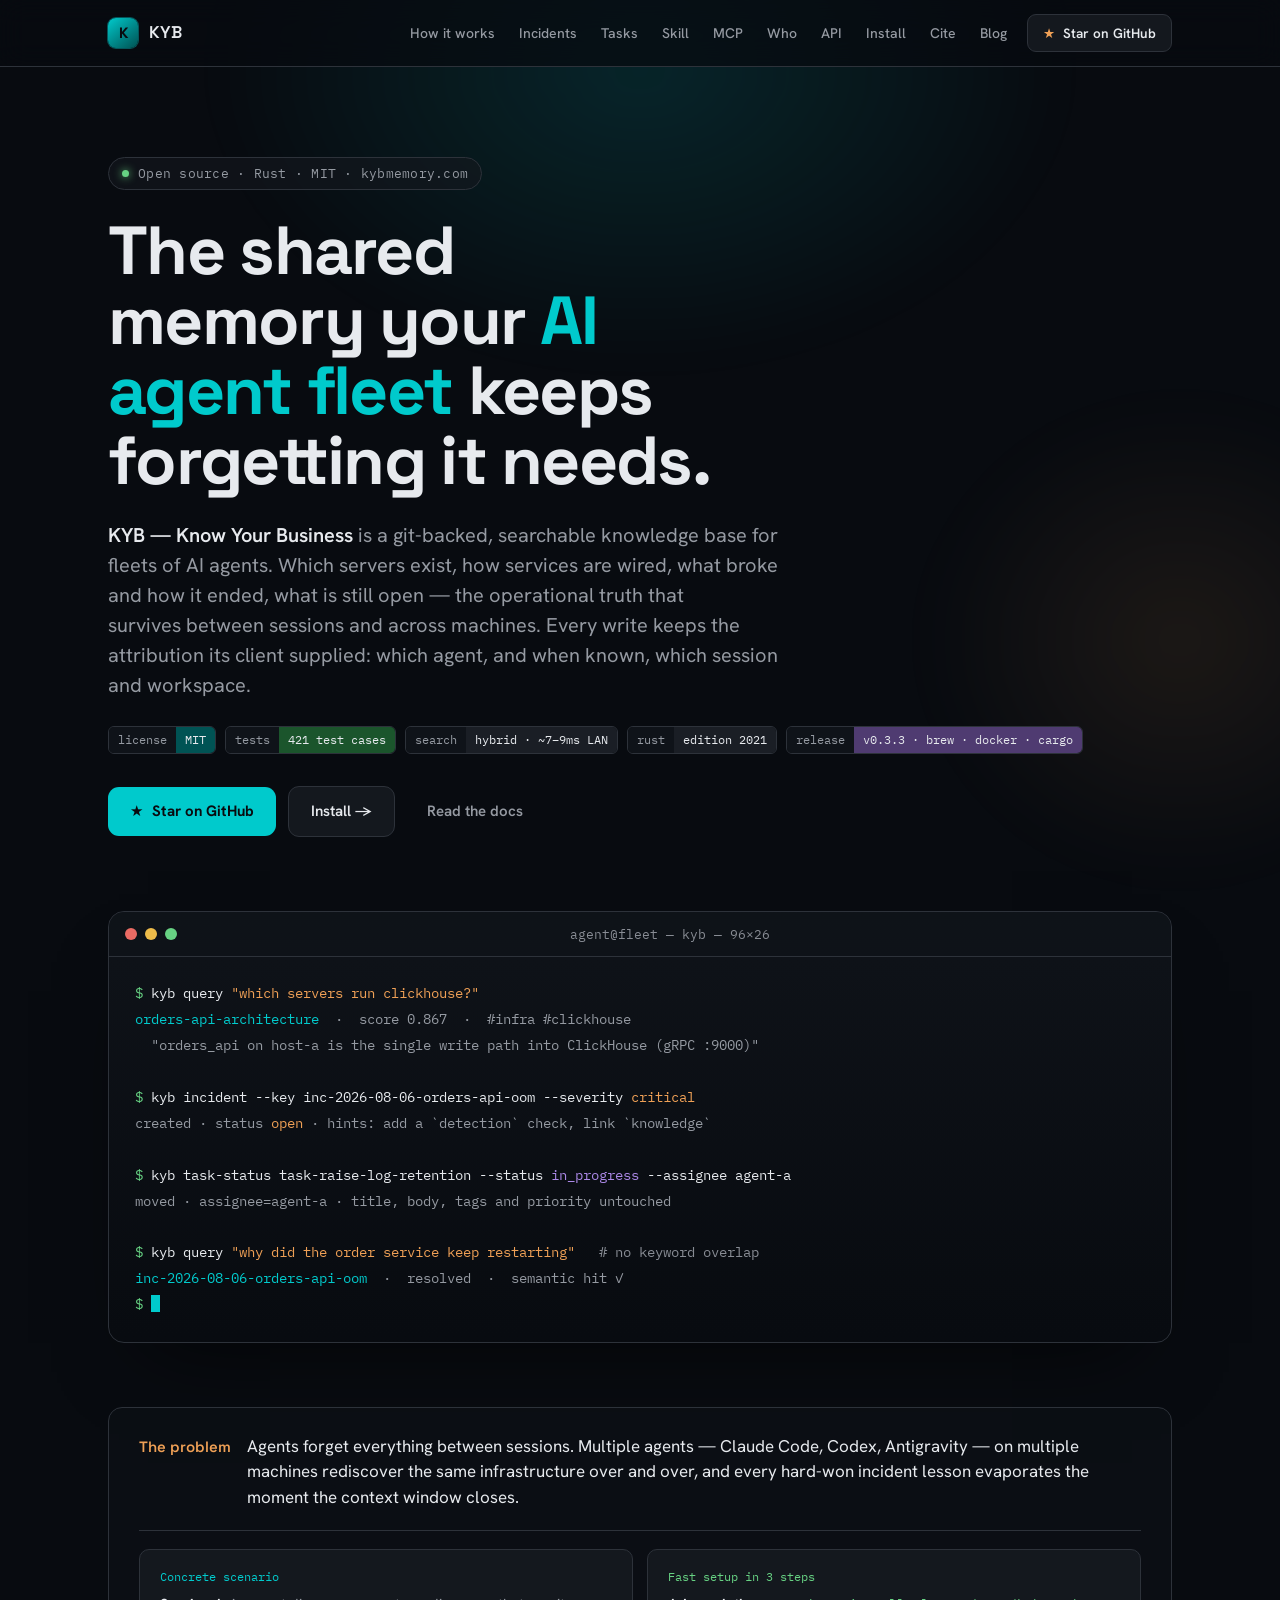
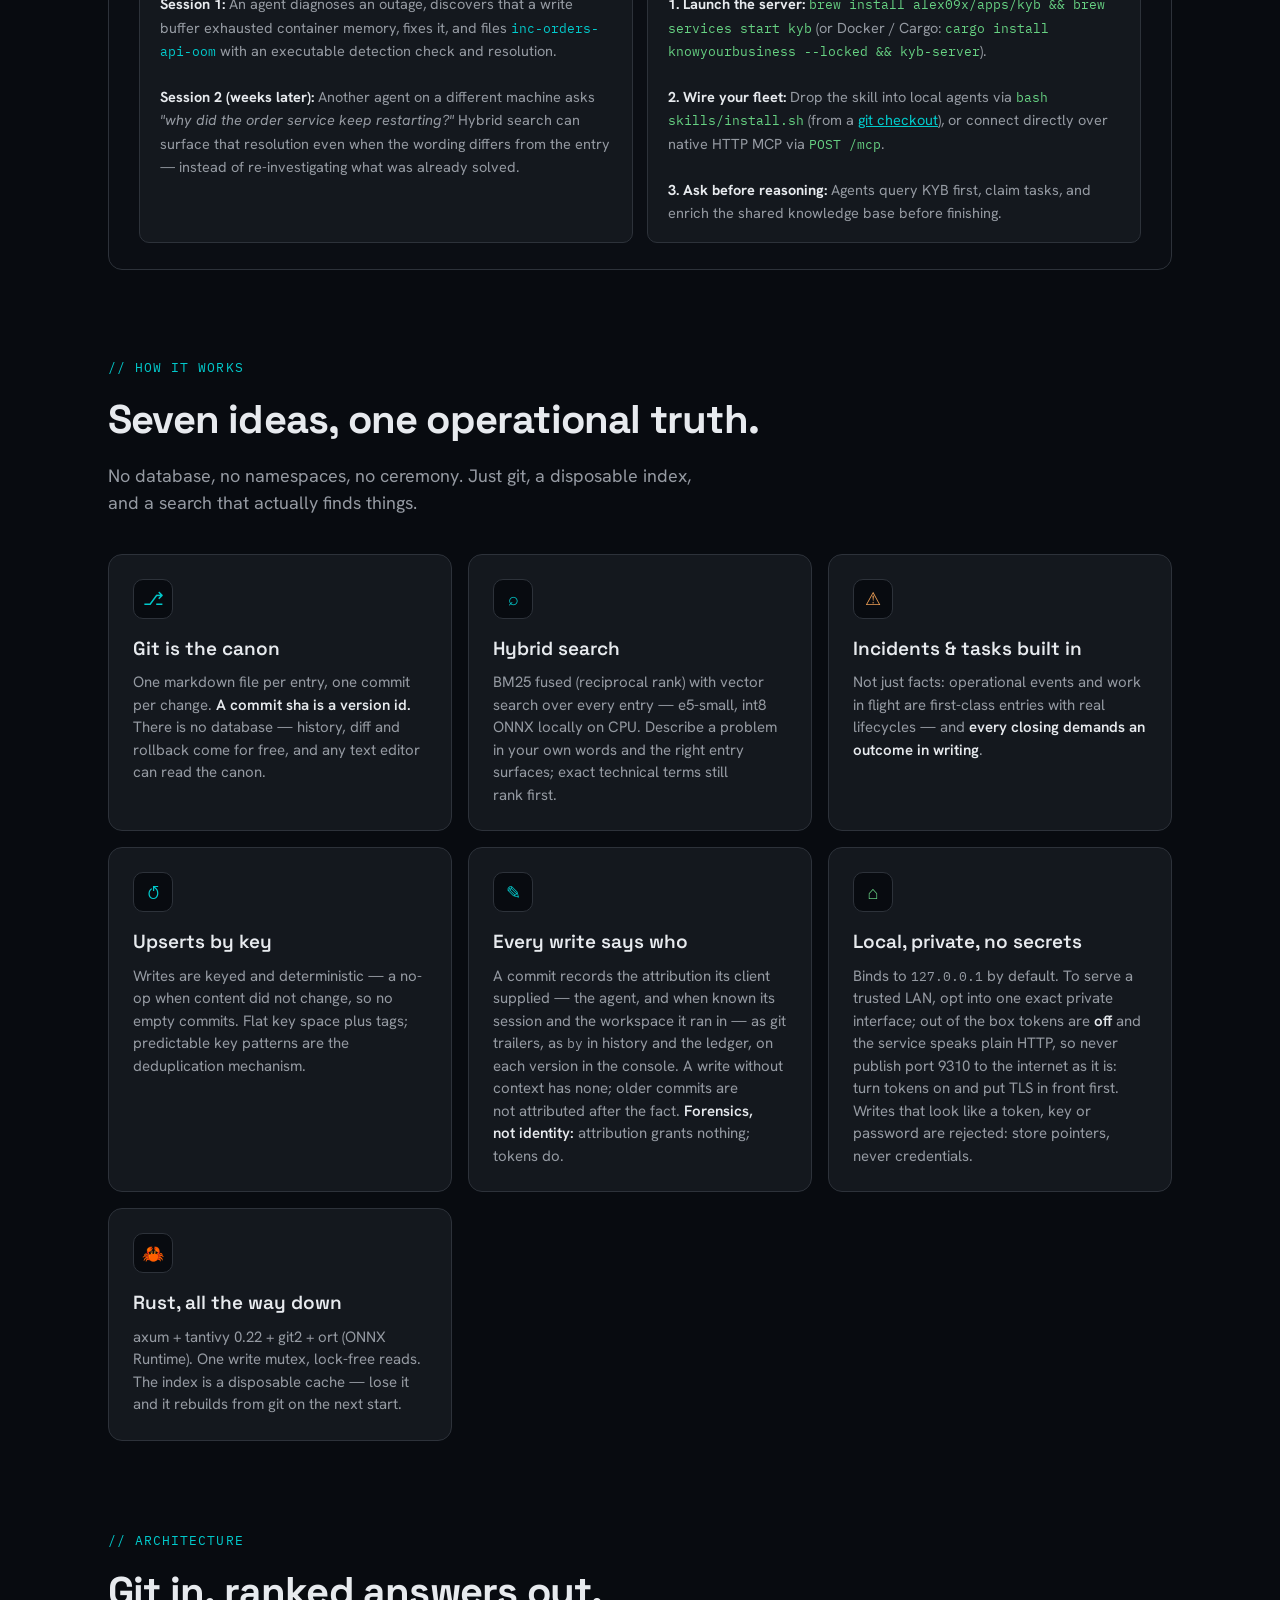
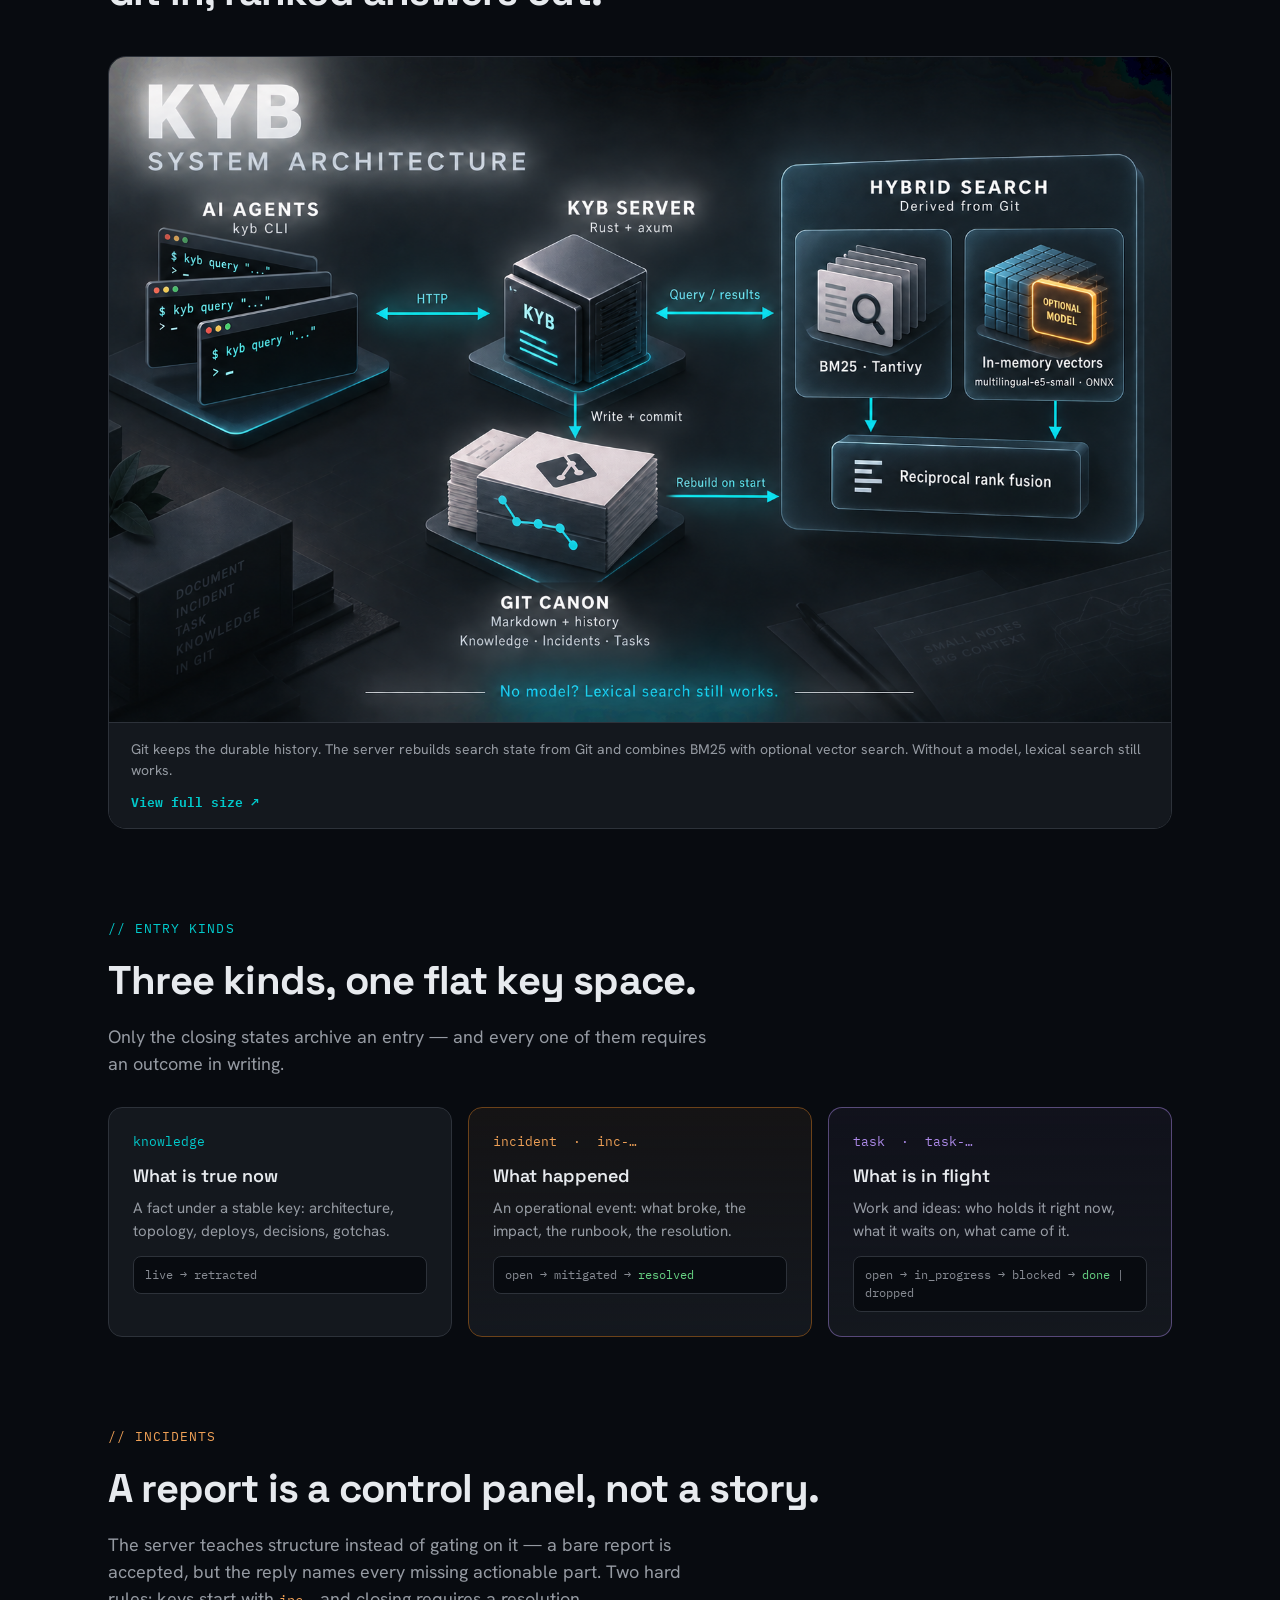
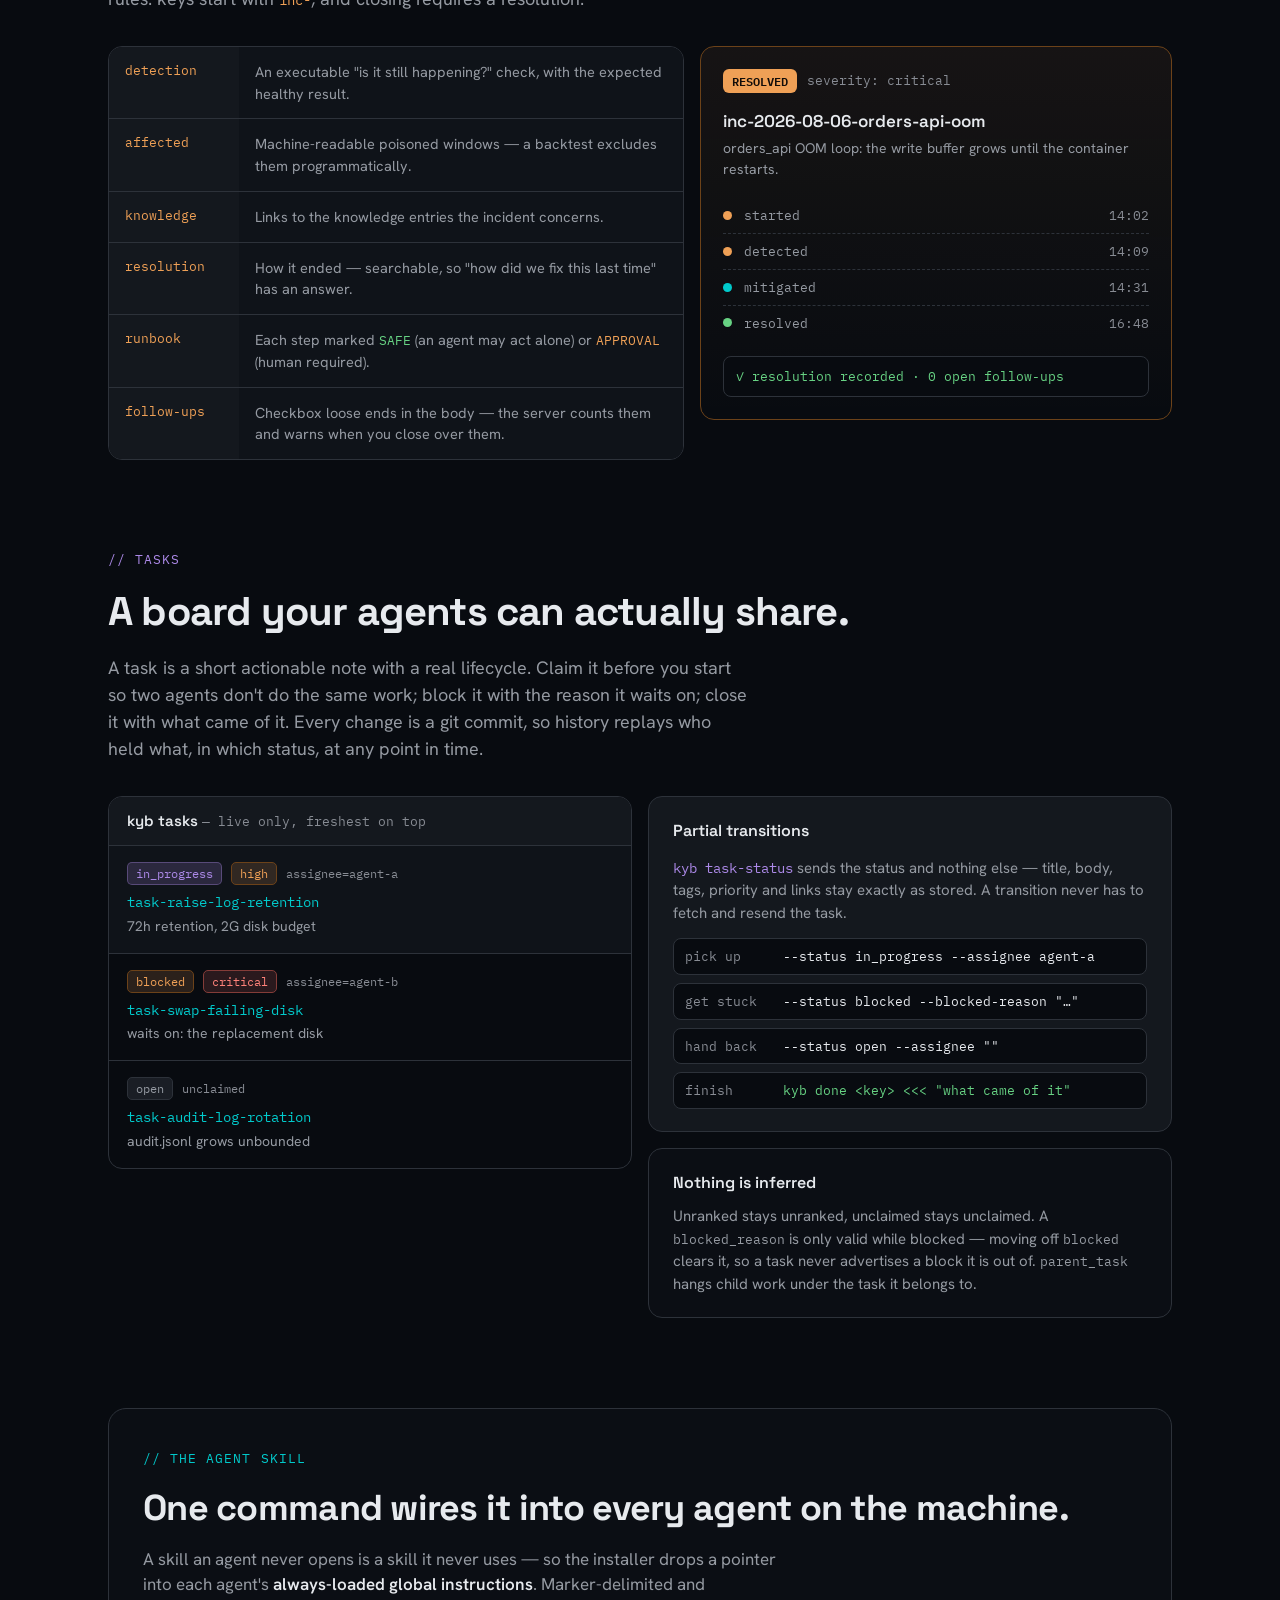
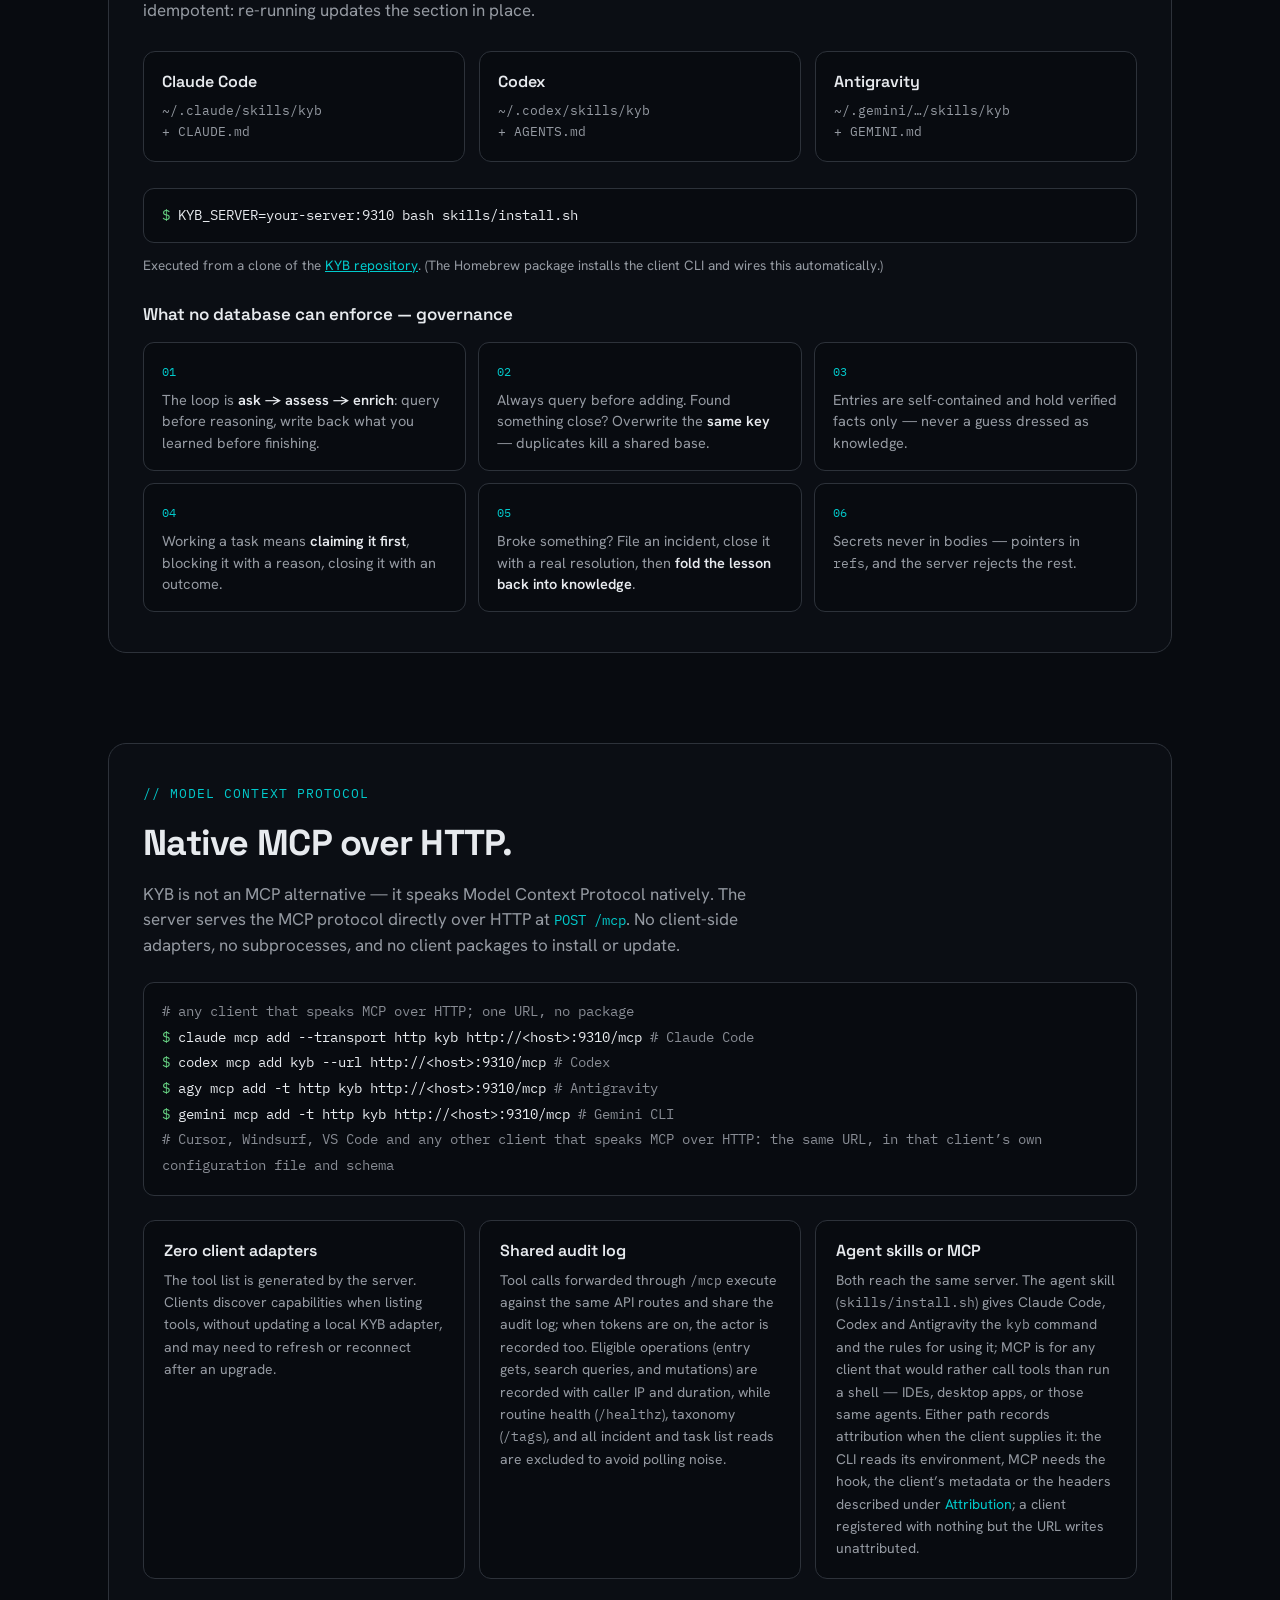
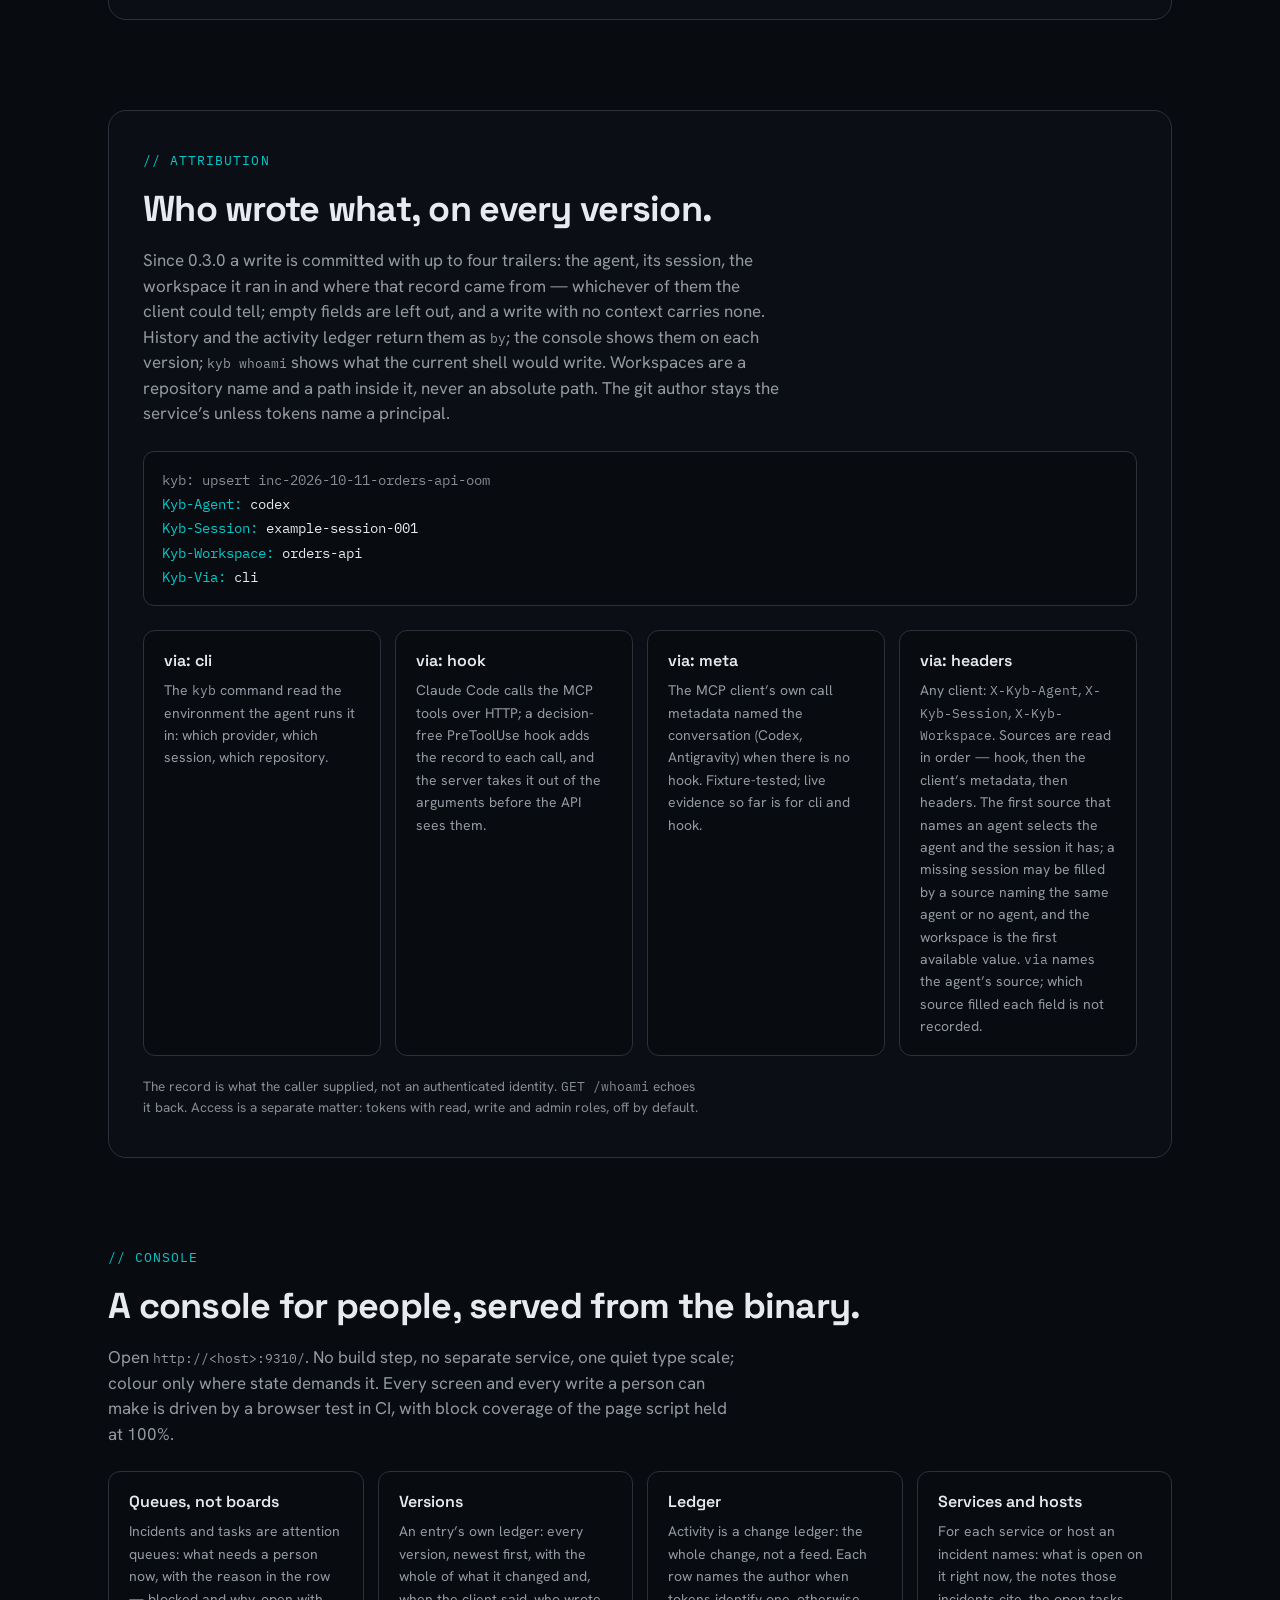
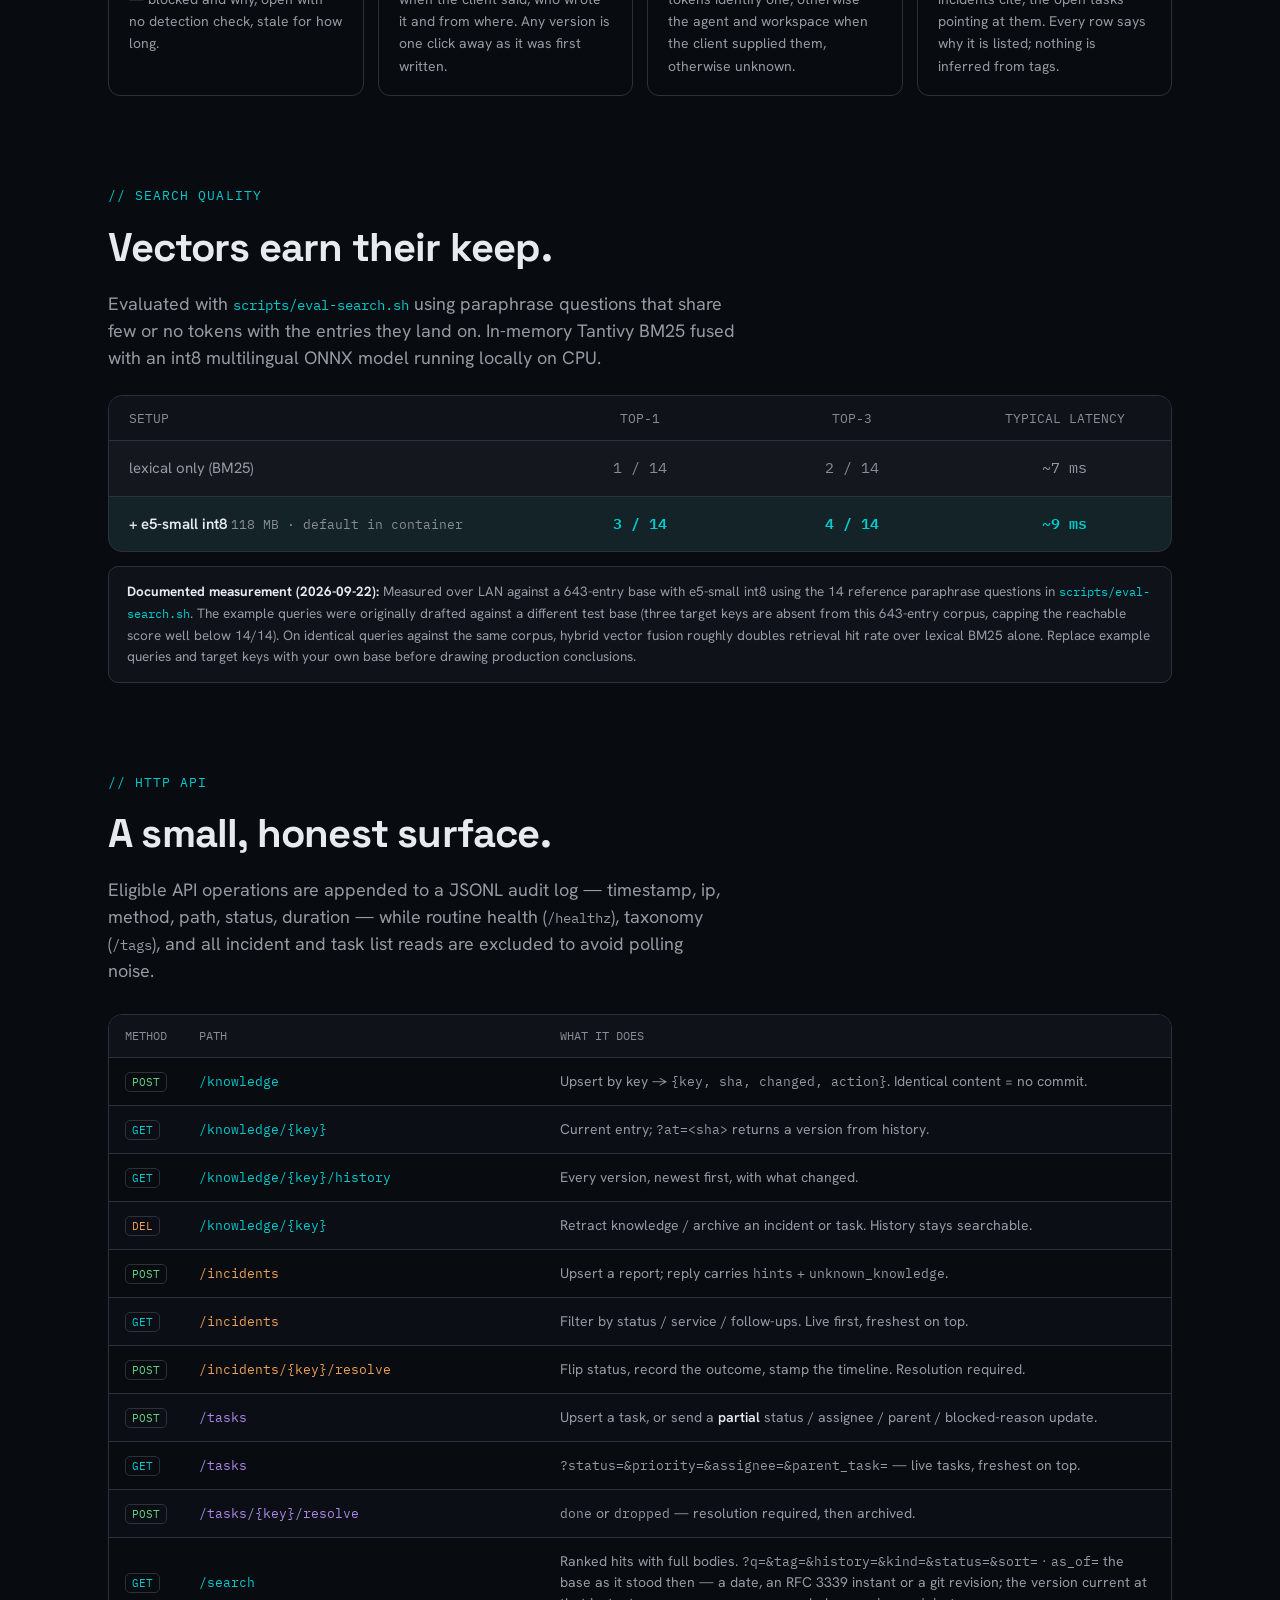
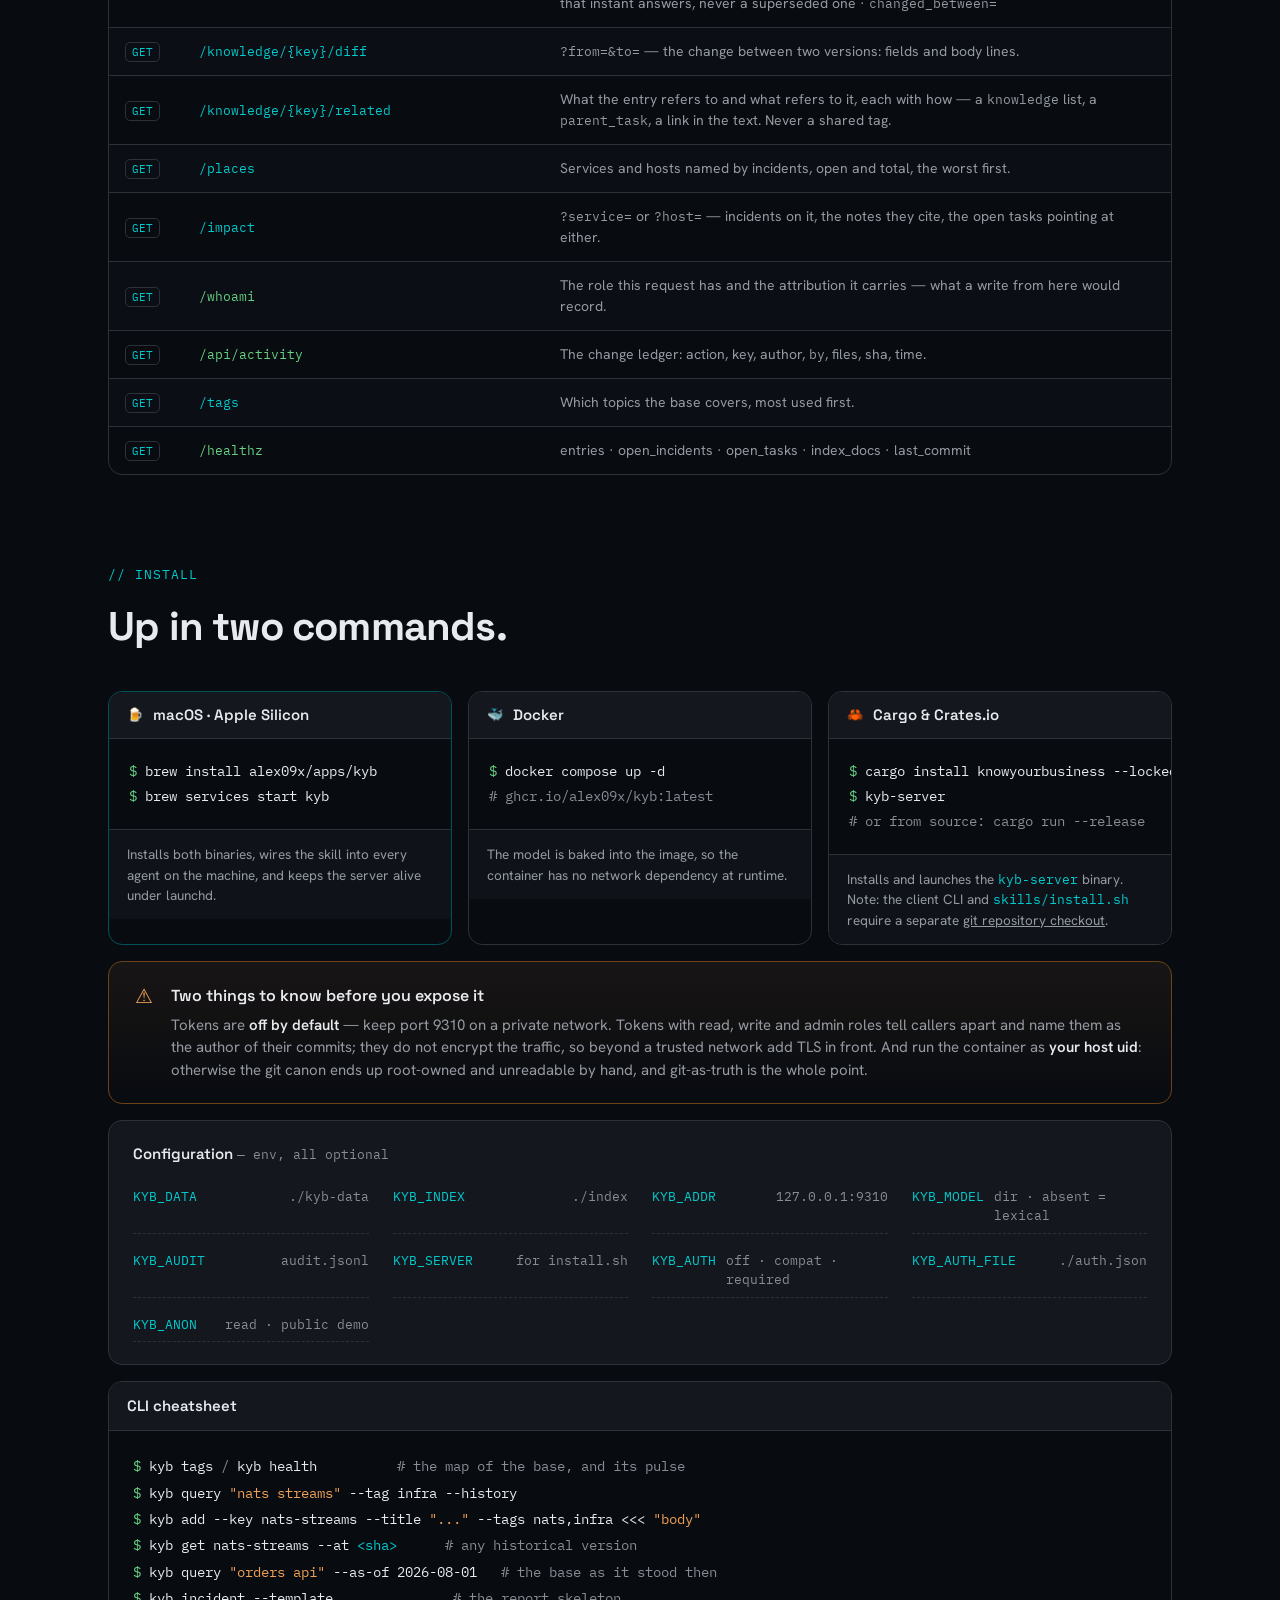
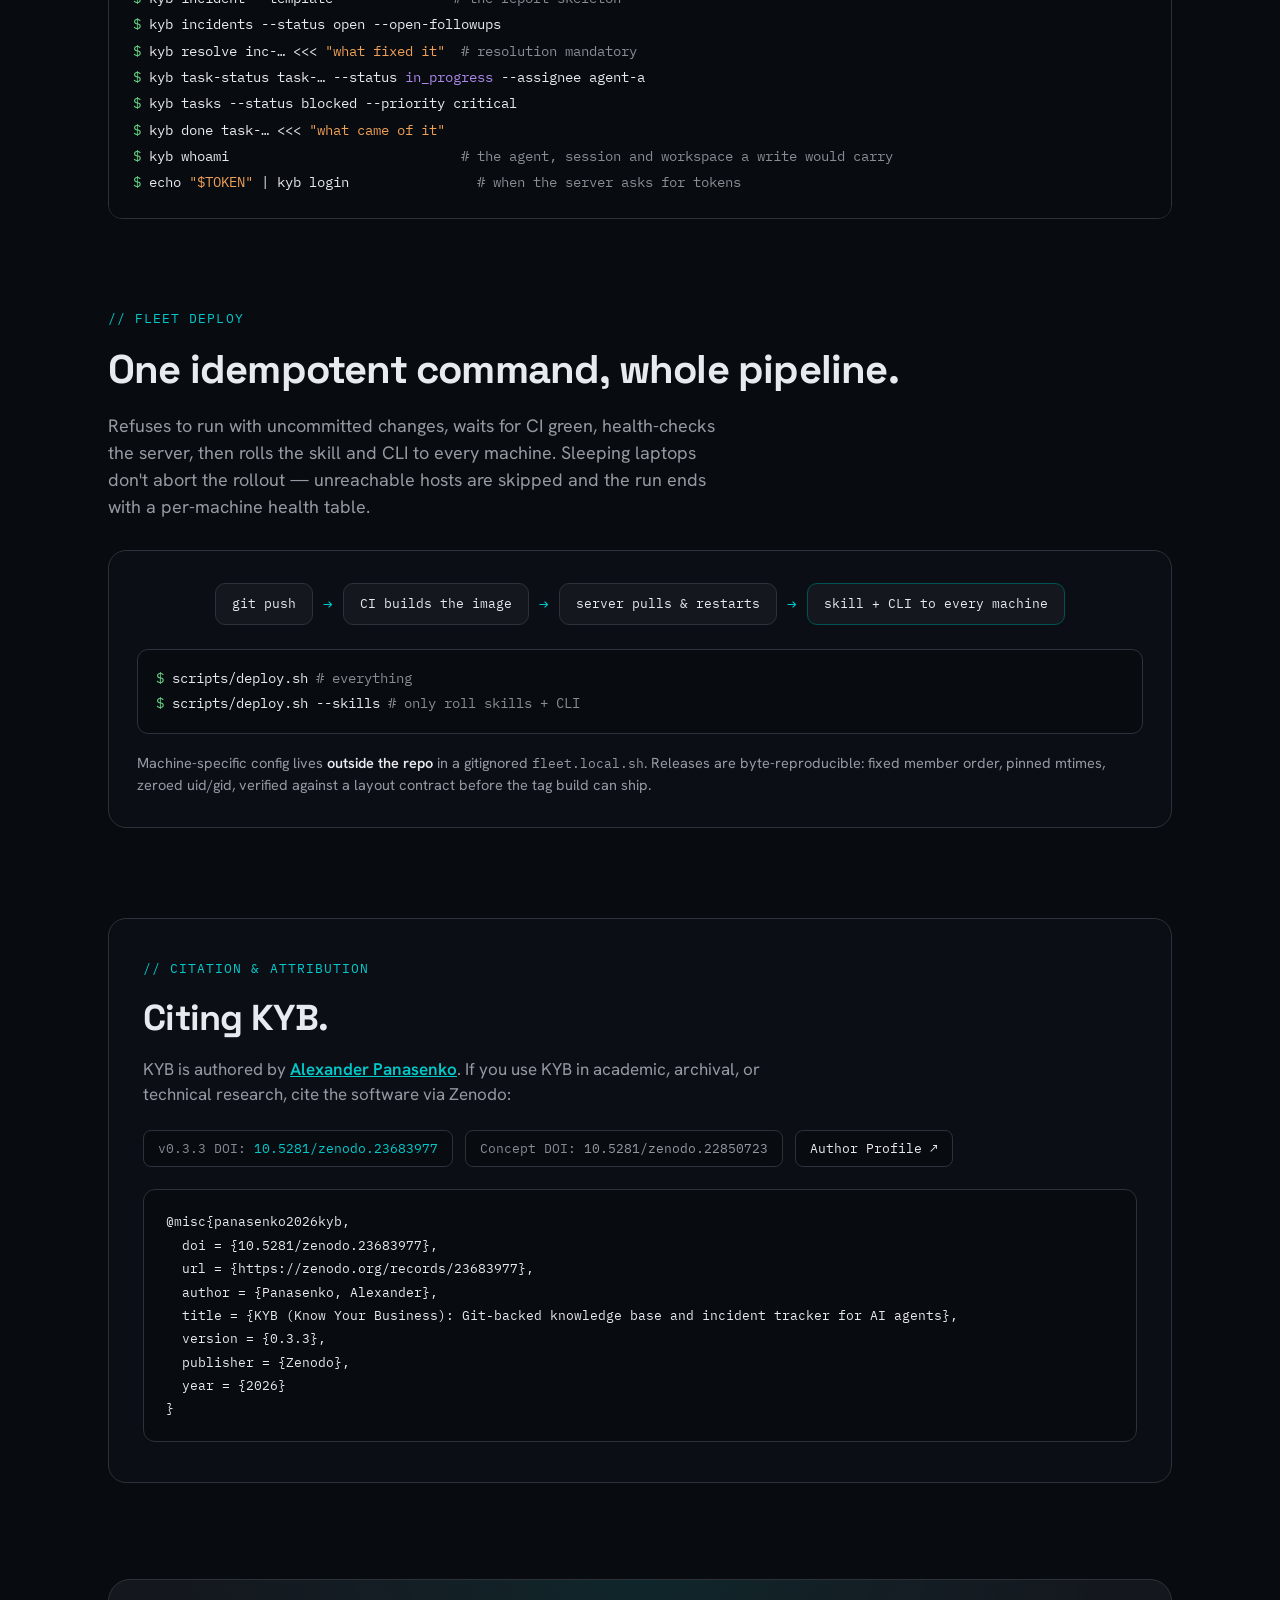
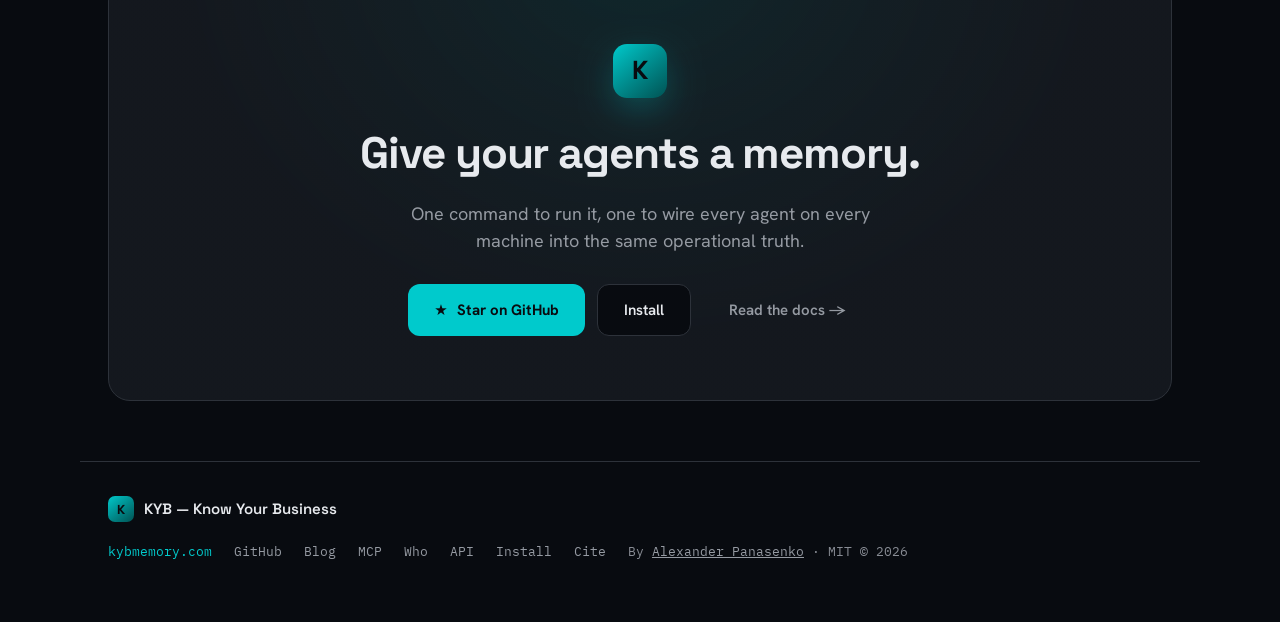
==== docs/index.html @ 68317d73 "docs: cite the 0.3.3 Zenodo record (10.5281/zenodo.23683977) in the README and on the site The versi" ====
<!DOCTYPE html>
<html lang="en">
<head>
<meta charset="utf-8">
<meta name="viewport" content="width=device-width, initial-scale=1">
<script async src="https://www.googletagmanager.com/gtag/js?id=G-3LG1NMQXB9"></script>
<script src="/assets/ga.js"></script>
<title>KYB — Shared Memory &amp; Incident Tracker for AI Agent Fleets</title>
<meta name="description" content="KYB is a git-backed, searchable knowledge base and incident tracker for fleets of AI agents. Fast hybrid BM25 + CPU vector search, no database, access tokens and roles optional. Open source, Rust, MIT.">
<link rel="canonical" href="https://kybmemory.com/">
<meta name="robots" content="index, follow, max-image-preview:large">
<meta name="theme-color" content="#131720">
<meta name="author" content="Alexander Panasenko">
<meta name="keywords" content="AI agent memory, agent knowledge base, incident tracker, hybrid search, BM25, vector search, git-backed, Rust, Claude Code, Codex, Antigravity, MCP, Model Context Protocol, infrastructure knowledge base">

<meta property="og:type" content="website">
<meta property="og:site_name" content="KYB — Know Your Business">
<meta property="og:title" content="KYB — the shared memory your AI agent fleet keeps forgetting it needs">
<meta property="og:description" content="KYB is a git-backed, searchable knowledge base and incident tracker for fleets of AI agents. Fast hybrid BM25 + CPU vector search, no database, access tokens and roles optional. Open source, Rust, MIT.">
<meta property="og:url" content="https://kybmemory.com/">
<meta property="og:image" content="https://kybmemory.com/og.png">
<meta property="og:image:width" content="1200">
<meta property="og:image:height" content="630">
<meta property="og:image:alt" content="KYB — git-backed shared memory and incident tracker for AI agent fleets">
<meta name="twitter:card" content="summary_large_image">
<meta name="twitter:title" content="KYB — shared memory for AI agent fleets">
<meta name="twitter:description" content="KYB is a git-backed, searchable knowledge base and incident tracker for fleets of AI agents. Fast hybrid BM25 + CPU vector search, no database, access tokens and roles optional. Open source, Rust, MIT.">
<meta name="twitter:image" content="https://kybmemory.com/og.png">

<link rel="icon" href="/favicon.svg" type="image/svg+xml">
<link rel="apple-touch-icon" href="/favicon.svg">

<link rel="preconnect" href="https://fonts.googleapis.com">
<link rel="preconnect" href="https://fonts.gstatic.com" crossorigin>
<link rel="stylesheet" href="https://fonts.googleapis.com/css2?family=Space+Grotesk:wght@400;500;600;700&amp;family=Hanken+Grotesk:wght@400;500;600;700&amp;family=IBM+Plex+Mono:wght@400;500;600&amp;display=swap">

<script type="application/ld+json">
{"@context":"https://schema.org","@graph":[
{"@type":"SoftwareApplication","name":"KYB — Know Your Business","applicationCategory":"DeveloperApplication","operatingSystem":"macOS, Linux, Docker","description":"KYB is a git-backed, searchable knowledge base and incident tracker for fleets of AI agents. Fast hybrid BM25 + CPU vector search, no database, access tokens and roles optional. Open source, Rust, MIT.","url":"https://kybmemory.com/","softwareVersion":"0.3.3","license":"https://opensource.org/licenses/MIT","programmingLanguage":"Rust","author":{"@type":"Person","name":"Alexander Panasenko","url":"https://prod.codes/about/"},"offers":{"@type":"Offer","price":"0","priceCurrency":"USD"},"codeRepository":"https://github.com/alex09x/kyb"},
{"@type":"WebSite","name":"KYB","url":"https://kybmemory.com/","description":"KYB is a git-backed, searchable knowledge base and incident tracker for fleets of AI agents. Fast hybrid BM25 + CPU vector search, no database, access tokens and roles optional. Open source, Rust, MIT.","author":{"@type":"Person","name":"Alexander Panasenko","url":"https://prod.codes/about/"}},
{"@type":"FAQPage","mainEntity":[
{"@type":"Question","name":"What is KYB?","acceptedAnswer":{"@type":"Answer","text":"KYB is a git-backed, searchable knowledge base and incident tracker for fleets of AI agents. It stores which servers exist, how services are wired, what broke and how it ended, and what work is still in flight — so the operational truth survives between agent sessions and across machines."}},
{"@type":"Question","name":"Does KYB need a database?","acceptedAnswer":{"@type":"Answer","text":"No. Git is the canon: one markdown file per entry, one commit per change, and a commit sha is a version id. The Tantivy search index is a disposable cache rebuilt from git on every start."}},
{"@type":"Question","name":"How does KYB search work?","acceptedAnswer":{"@type":"Answer","text":"Hybrid search: BM25 lexical scoring fused by reciprocal rank with vector search over every entry, using a multilingual e5-small int8 ONNX model on CPU. In a 2026-09-22 benchmark against a 643-entry base, round-trip LAN queries completed in ~7–9 ms. Without the model on disk the service degrades to lexical-only."}},
{"@type":"Question","name":"Which AI agents does KYB support?","acceptedAnswer":{"@type":"Answer","text":"The installer wires the KYB skill into every agent it finds on a machine: Claude Code, Codex and Antigravity. It writes a pointer into each agent's always-loaded global instructions, so the skill is discovered without being asked for. In addition, KYB serves native Model Context Protocol (MCP) over HTTP at POST /mcp."}},
{"@type":"Question","name":"How do I install KYB?","acceptedAnswer":{"@type":"Answer","text":"On Apple Silicon macOS: brew install alex09x/apps/kyb, then brew services start kyb. With Docker: docker compose up -d, using the ghcr.io/alex09x/kyb image. Via Cargo: cargo install knowyourbusiness --locked, then kyb-server. Skills installation (skills/install.sh) and the client CLI require a repository checkout. From source: cargo run --release."}}]}]}
</script>

<style>

  * { box-sizing: border-box; }
  html, body { margin: 0; padding: 0; }
  html { scroll-behavior: smooth; }
  body {
    --bg: oklch(0.148 0.012 260);
    --bg2: oklch(0.185 0.014 260);
    --panel: oklch(0.207 0.014 260);
    --panel2: oklch(0.235 0.015 260);
    --border: oklch(0.315 0.016 260);
    --text: oklch(0.935 0.006 260);
    --muted: oklch(0.685 0.013 260);
    --faint: oklch(0.64 0.012 260);
    --accent: oklch(0.76 0.132 196);
    --accent-dim: oklch(0.40 0.07 196);
    --incident: oklch(0.77 0.13 62);
    --incident-dim: oklch(0.42 0.08 62);
    --good: oklch(0.78 0.15 150);
    --violet: oklch(0.70 0.14 300);
    background: var(--bg);
  }
  a { color: var(--accent); text-decoration: none; }
  a:hover { color: oklch(0.86 0.11 196); }
  ::selection { background: oklch(0.76 0.132 196 / 0.30); }
  @keyframes kybBlink { 0%, 55% { opacity: 1; } 56%, 100% { opacity: 0; } }

  img { max-width: 100%; height: auto; }
  [data-hover] { transition: filter .18s ease, border-color .18s ease, color .18s ease, transform .18s ease; }
  [data-hover="0"]:hover, [data-hover="2"]:hover, [data-hover="5"]:hover { border-color: var(--accent) !important; }
  [data-hover="1"]:hover, [data-hover="4"]:hover { filter: brightness(1.08); }
  [data-hover="3"]:hover, [data-hover="6"]:hover { color: var(--text) !important; }
  a:focus-visible { outline: 2px solid var(--accent); outline-offset: 4px; border-radius: 4px; }
  @media (max-width: 900px) {
    nav div div:nth-child(3) { display: none !important; }
    section > div[style*="grid-template-columns: 1.1fr"],
    section > div[style*="grid-template-columns: 1fr 1fr"] { grid-template-columns: 1fr !important; }
  }
  @media (max-width: 600px) {
    #citation { padding-left: 16px !important; padding-right: 16px !important; }
    #citation > div { padding: 24px 16px !important; }
  }
  @media (prefers-reduced-motion: reduce) { * { animation: none !important; transition: none !important; } }
</style>
</head>
<body>
<div style="background: var(--bg); color: var(--text); font-family: 'Hanken Grotesk', system-ui, sans-serif; -webkit-font-smoothing: antialiased; line-height: 1.5; min-height: 100vh; overflow-x: hidden;">

  <div style="position: absolute; inset: 0; overflow: hidden; pointer-events: none;">
    <div style="position: absolute; top: -240px; left: 50%; transform: translateX(-50%); width: 900px; height: 620px; background: radial-gradient(ellipse at center, oklch(0.76 0.132 196 / 0.14), transparent 68%); filter: blur(20px);"></div>
    <div style="position: absolute; top: 380px; right: -180px; width: 560px; height: 520px; background: radial-gradient(ellipse at center, oklch(0.77 0.13 62 / 0.09), transparent 66%); filter: blur(24px);"></div>
  </div>

  <!-- ===================== NAV ===================== -->
  <nav aria-label="Primary" style="position: sticky; top: 0; z-index: 50; backdrop-filter: blur(14px); background: oklch(0.148 0.012 260 / 0.72); border-bottom: 1px solid var(--border);">
    <div style="max-width: 1120px; margin: 0 auto; padding: 14px 28px; display: flex; align-items: center; gap: 20px;">
      <a href="#top" style="display: flex; align-items: center; gap: 11px; color: var(--text);">
        <span style="width: 30px; height: 30px; border-radius: 8px; background: linear-gradient(140deg, var(--accent), var(--accent-dim)); display: grid; place-items: center; font-family: 'Space Grotesk'; font-weight: 700; font-size: 15px; color: oklch(0.15 0.01 260); box-shadow: 0 0 0 1px oklch(0.76 0.132 196 / 0.4);">K</span>
        <span style="font-family: 'Space Grotesk'; font-weight: 600; font-size: 17px; letter-spacing: -0.01em;">KYB</span>
      </a>
      <div style="flex: 1;"></div>
      <div style="display: flex; align-items: center; gap: 24px; font-size: 14px; font-weight: 500;">
        <a href="#how" style="color: var(--muted);">How it works</a>
        <a href="#incidents" style="color: var(--muted);">Incidents</a>
        <a href="#tasks" style="color: var(--muted);">Tasks</a>
        <a href="#skill" style="color: var(--muted);">Skill</a>
        <a href="#mcp" style="color: var(--muted);">MCP</a>
        <a href="#attribution" style="color: var(--muted);">Who</a>
        <a href="#api" style="color: var(--muted);">API</a>
        <a href="#install" style="color: var(--muted);">Install</a>
        <a href="#citation" style="color: var(--muted);">Cite</a>
        <a href="/blog/" style="color: var(--muted);">Blog</a>
      </div>
      <a href="https://github.com/alex09x/kyb" style="display: inline-flex; align-items: center; gap: 8px; padding: 8px 15px; border-radius: 9px; background: var(--panel); border: 1px solid var(--border); color: var(--text); font-size: 13.5px; font-weight: 600;" data-hover="0">
        <span style="color: var(--incident);">★</span> Star on GitHub
      </a>
    </div>
  </nav>

  <main>
  <div id="top"></div>

  <!-- ===================== HERO ===================== -->
  <header style="position: relative; max-width: 1120px; margin: 0 auto; padding: 90px 28px 40px;">
    <div style="display: inline-flex; align-items: center; gap: 9px; padding: 6px 13px; border-radius: 999px; border: 1px solid var(--border); background: oklch(0.207 0.014 260 / 0.6); font-family: 'IBM Plex Mono'; font-size: 12.5px; color: var(--muted); letter-spacing: 0.02em; margin-bottom: 26px;">
      <span style="width: 7px; height: 7px; border-radius: 50%; background: var(--good); box-shadow: 0 0 8px var(--good);"></span>
      Open source · Rust · MIT · kybmemory.com
    </div>

    <h1 style="font-family: 'Space Grotesk'; font-weight: 700; font-size: clamp(38px, 6vw, 68px); line-height: 1.03; letter-spacing: -0.025em; margin: 0 0 24px; max-width: 16ch; text-wrap: balance;">
      The shared memory your <span style="color: var(--accent);">AI agent fleet</span> keeps forgetting it needs.
    </h1>

    <p style="font-size: clamp(17px, 2vw, 20px); color: var(--muted); max-width: 62ch; margin: 0 0 20px; text-wrap: pretty;">
      <strong style="color: var(--text); font-weight: 600;">KYB — Know Your Business</strong> is a git-backed, searchable knowledge base for fleets of AI agents. Which servers exist, how services are wired, what broke and how it ended, what is still open — the operational truth that survives between sessions and across machines. Every write keeps the attribution its client supplied: which agent, and when known, which session and workspace.
    </p>

    <div style="display: flex; flex-wrap: wrap; gap: 9px; margin: 26px 0 32px;">
      <span style="display: inline-flex; font-family: 'IBM Plex Mono'; font-size: 12px; border-radius: 6px; overflow: hidden; border: 1px solid var(--border);"><span style="padding: 4px 9px; background: var(--bg2); color: var(--muted);">license</span><span style="padding: 4px 9px; background: var(--accent-dim); color: var(--text);">MIT</span></span>
      <span style="display: inline-flex; font-family: 'IBM Plex Mono'; font-size: 12px; border-radius: 6px; overflow: hidden; border: 1px solid var(--border);"><span style="padding: 4px 9px; background: var(--bg2); color: var(--muted);">tests</span><span style="padding: 4px 9px; background: oklch(0.40 0.09 150); color: var(--text);">421 test cases</span></span>
      <span style="display: inline-flex; font-family: 'IBM Plex Mono'; font-size: 12px; border-radius: 6px; overflow: hidden; border: 1px solid var(--border);"><span style="padding: 4px 9px; background: var(--bg2); color: var(--muted);">search</span><span style="padding: 4px 9px; background: var(--panel2); color: var(--text);">hybrid · ~7–9ms LAN</span></span>
      <span style="display: inline-flex; font-family: 'IBM Plex Mono'; font-size: 12px; border-radius: 6px; overflow: hidden; border: 1px solid var(--border);"><span style="padding: 4px 9px; background: var(--bg2); color: var(--muted);">rust</span><span style="padding: 4px 9px; background: var(--panel2); color: var(--text);">edition 2021</span></span>
      <span style="display: inline-flex; font-family: 'IBM Plex Mono'; font-size: 12px; border-radius: 6px; overflow: hidden; border: 1px solid var(--border);"><span style="padding: 4px 9px; background: var(--bg2); color: var(--muted);">release</span><span style="padding: 4px 9px; background: oklch(0.40 0.09 300); color: var(--text);">v0.3.3 · brew · docker · cargo</span></span>
    </div>

    <div style="display: flex; flex-wrap: wrap; gap: 12px; align-items: center;">
      <a href="https://github.com/alex09x/kyb" style="display: inline-flex; align-items: center; gap: 9px; padding: 13px 22px; border-radius: 11px; background: var(--accent); color: oklch(0.15 0.01 260); font-weight: 700; font-size: 15px;" data-hover="1">
        <span style="color: oklch(0.15 0.01 260);">★</span> Star on GitHub
      </a>
      <a href="#install" style="display: inline-flex; align-items: center; gap: 9px; padding: 13px 22px; border-radius: 11px; background: var(--panel); border: 1px solid var(--border); color: var(--text); font-weight: 600; font-size: 15px;" data-hover="2">
        Install →
      </a>
      <a href="#api" style="display: inline-flex; align-items: center; gap: 9px; padding: 13px 20px; border-radius: 11px; color: var(--muted); font-weight: 600; font-size: 15px;" data-hover="3">
        Read the docs
      </a>
    </div>
  </header>

  <!-- ===================== TERMINAL ===================== -->
  <section style="max-width: 1120px; margin: 0 auto; padding: 34px 28px 20px;">
    <div style="border-radius: 16px; border: 1px solid var(--border); background: linear-gradient(180deg, var(--bg2), var(--bg)); box-shadow: 0 40px 80px -40px oklch(0 0 0 / 0.7); overflow: hidden;">
      <div style="display: flex; align-items: center; gap: 8px; padding: 13px 16px; border-bottom: 1px solid var(--border); background: oklch(0.185 0.014 260 / 0.7);">
        <span style="width: 12px; height: 12px; border-radius: 50%; background: oklch(0.68 0.16 25);"></span>
        <span style="width: 12px; height: 12px; border-radius: 50%; background: oklch(0.82 0.14 85);"></span>
        <span style="width: 12px; height: 12px; border-radius: 50%; background: oklch(0.78 0.15 150);"></span>
        <span style="flex: 1; text-align: center; font-family: 'IBM Plex Mono'; font-size: 12.5px; color: var(--faint);">agent@fleet — kyb — 96×26</span>
      </div>
      <pre role="region" tabindex="0" aria-label="KYB terminal example" style="margin: 0; padding: 24px 26px; font-family: 'IBM Plex Mono'; font-size: 14px; line-height: 1.85; color: var(--text); overflow-x: auto;"><span style="display:block;"><span style="color: var(--good);">$</span> kyb query <span style="color: var(--incident);">"which servers run clickhouse?"</span></span><span style="display:block;"><span style="color: var(--accent);">orders-api-architecture</span><span style="color: var(--muted);">  ·  score 0.867  ·  #infra #clickhouse</span></span><span style="display:block;"><span style="color: var(--muted);">  "orders_api on host-a is the single write path into ClickHouse (gRPC :9000)"</span></span><span style="display:block;">&nbsp;</span><span style="display:block;"><span style="color: var(--good);">$</span> kyb incident --key inc-2026-08-06-orders-api-oom --severity <span style="color: var(--incident);">critical</span></span><span style="display:block;"><span style="color: var(--muted);">created · status </span><span style="color: var(--incident);">open</span><span style="color: var(--muted);"> · hints: add a `detection` check, link `knowledge`</span></span><span style="display:block;">&nbsp;</span><span style="display:block;"><span style="color: var(--good);">$</span> kyb task-status task-raise-log-retention --status <span style="color: var(--violet);">in_progress</span> --assignee agent-a</span><span style="display:block;"><span style="color: var(--muted);">moved · assignee=agent-a · title, body, tags and priority untouched</span></span><span style="display:block;">&nbsp;</span><span style="display:block;"><span style="color: var(--good);">$</span> kyb query <span style="color: var(--incident);">"why did the order service keep restarting"</span>   <span style="color: var(--faint);"># no keyword overlap</span></span><span style="display:block;"><span style="color: var(--accent);">inc-2026-08-06-orders-api-oom</span><span style="color: var(--muted);">  ·  resolved  ·  semantic hit ✓</span></span><span style="display:block;"><span style="color: var(--good);">$</span> <span style="display: inline-block; width: 9px; height: 17px; background: var(--accent); vertical-align: -3px; animation: kybBlink 1.1s steps(1) infinite;"></span></span></pre>
    </div>
  </section>

  <!-- ===================== PROBLEM & CONCRETE USE CASE ===================== -->
  <section style="max-width: 1120px; margin: 44px auto 0; padding: 0 28px;">
    <div style="border-radius: 14px; border: 1px solid var(--border); background: oklch(0.185 0.014 260 / 0.5); padding: 26px 30px; display: flex; flex-direction: column; gap: 20px;">
      <div style="display: flex; flex-wrap: wrap; gap: 16px; align-items: baseline;">
        <span style="font-family: 'Space Grotesk'; font-size: 15px; font-weight: 600; color: var(--incident);">The problem</span>
        <p style="margin: 0; font-size: 17px; color: var(--text); flex: 1; min-width: 280px; text-wrap: pretty;">
          Agents forget everything between sessions. Multiple agents — Claude Code, Codex, Antigravity — on multiple machines rediscover the same infrastructure over and over, and every hard-won incident lesson evaporates the moment the context window closes.
        </p>
      </div>

      <div style="display: grid; grid-template-columns: repeat(auto-fit, minmax(280px, 1fr)); gap: 14px; padding-top: 18px; border-top: 1px solid var(--border);">
        <div style="background: var(--panel); border: 1px solid var(--border); border-radius: 10px; padding: 18px 20px;">
          <div style="font-family: 'IBM Plex Mono'; font-size: 12px; color: var(--accent); margin-bottom: 6px;">Concrete scenario</div>
          <div style="font-size: 14.5px; color: var(--muted); line-height: 1.6;">
            <strong style="color: var(--text);">Session 1:</strong> An agent diagnoses an outage, discovers that a write buffer exhausted container memory, fixes it, and files <code style="font-family: 'IBM Plex Mono'; font-size: 12.5px; color: var(--accent);">inc-orders-api-oom</code> with an executable detection check and resolution.<br><br>
            <strong style="color: var(--text);">Session 2 (weeks later):</strong> Another agent on a different machine asks <em>"why did the order service keep restarting?"</em> Hybrid search can surface that resolution even when the wording differs from the entry — instead of re-investigating what was already solved.
          </div>
        </div>

        <div style="background: var(--panel); border: 1px solid var(--border); border-radius: 10px; padding: 18px 20px;">
          <div style="font-family: 'IBM Plex Mono'; font-size: 12px; color: var(--good); margin-bottom: 6px;">Fast setup in 3 steps</div>
          <div style="font-size: 14.5px; color: var(--muted); line-height: 1.6;">
            <strong style="color: var(--text);">1. Launch the server:</strong> <code style="font-family: 'IBM Plex Mono'; font-size: 12.5px; color: var(--good);">brew install alex09x/apps/kyb &amp;&amp; brew services start kyb</code> (or Docker / Cargo: <code style="font-family: 'IBM Plex Mono'; font-size: 12.5px; color: var(--good);">cargo install knowyourbusiness --locked &amp;&amp; kyb-server</code>).<br><br>
            <strong style="color: var(--text);">2. Wire your fleet:</strong> Drop the skill into local agents via <code style="font-family: 'IBM Plex Mono'; font-size: 12.5px; color: var(--good);">bash skills/install.sh</code> (from a <a href="https://github.com/alex09x/kyb" style="color: var(--accent); text-decoration: underline;">git checkout</a>), or connect directly over native HTTP MCP via <code style="font-family: 'IBM Plex Mono'; font-size: 12.5px; color: var(--good);">POST /mcp</code>.<br><br>
            <strong style="color: var(--text);">3. Ask before reasoning:</strong> Agents query KYB first, claim tasks, and enrich the shared knowledge base before finishing.
          </div>
        </div>
      </div>
    </div>
  </section>

  <!-- ===================== FEATURES ===================== -->
  <section id="how" style="max-width: 1120px; margin: 88px auto 0; padding: 0 28px;">
    <div style="font-family: 'IBM Plex Mono'; font-size: 13px; color: var(--accent); letter-spacing: 0.08em; text-transform: uppercase; margin-bottom: 12px;">// How it works</div>
    <h2 style="font-family: 'Space Grotesk'; font-weight: 700; font-size: clamp(28px, 4vw, 40px); letter-spacing: -0.02em; margin: 0 0 12px;">Seven ideas, one operational truth.</h2>
    <p style="font-size: 18px; color: var(--muted); max-width: 60ch; margin: 0 0 38px;">No database, no namespaces, no ceremony. Just git, a disposable index, and a search that actually finds things.</p>

    <div style="display: grid; grid-template-columns: repeat(auto-fit, minmax(300px, 1fr)); gap: 16px;">
      <div style="border-radius: 14px; border: 1px solid var(--border); background: var(--panel); padding: 24px;">
        <div style="width: 40px; height: 40px; border-radius: 10px; background: var(--bg); border: 1px solid var(--border); display: grid; place-items: center; font-family: 'IBM Plex Mono'; color: var(--accent); font-size: 18px; margin-bottom: 16px;">⎇</div>
        <h3 style="font-family: 'Space Grotesk'; font-weight: 600; font-size: 19px; margin: 0 0 8px;">Git is the canon</h3>
        <p style="margin: 0; color: var(--muted); font-size: 15px; text-wrap: pretty;">One markdown file per entry, one commit per change. <strong style="color: var(--text); font-weight: 600;">A commit sha is a version id.</strong> There is no database — history, diff and rollback come for free, and any text editor can read the canon.</p>
      </div>
      <div style="border-radius: 14px; border: 1px solid var(--border); background: var(--panel); padding: 24px;">
        <div style="width: 40px; height: 40px; border-radius: 10px; background: var(--bg); border: 1px solid var(--border); display: grid; place-items: center; font-family: 'IBM Plex Mono'; color: var(--accent); font-size: 18px; margin-bottom: 16px;">⌕</div>
        <h3 style="font-family: 'Space Grotesk'; font-weight: 600; font-size: 19px; margin: 0 0 8px;">Hybrid search</h3>
        <p style="margin: 0; color: var(--muted); font-size: 15px; text-wrap: pretty;">BM25 fused (reciprocal rank) with vector search over every entry — e5-small, int8 ONNX locally on CPU. Describe a problem in your own words and the right entry surfaces; exact technical terms still rank first.</p>
      </div>
      <div style="border-radius: 14px; border: 1px solid var(--border); background: var(--panel); padding: 24px;">
        <div style="width: 40px; height: 40px; border-radius: 10px; background: var(--bg); border: 1px solid var(--border); display: grid; place-items: center; font-family: 'IBM Plex Mono'; color: var(--incident); font-size: 18px; margin-bottom: 16px;">⚠</div>
        <h3 style="font-family: 'Space Grotesk'; font-weight: 600; font-size: 19px; margin: 0 0 8px;">Incidents &amp; tasks built in</h3>
        <p style="margin: 0; color: var(--muted); font-size: 15px; text-wrap: pretty;">Not just facts: operational events and work in flight are first-class entries with real lifecycles — and <strong style="color: var(--text); font-weight: 600;">every closing demands an outcome in writing</strong>.</p>
      </div>
      <div style="border-radius: 14px; border: 1px solid var(--border); background: var(--panel); padding: 24px;">
        <div style="width: 40px; height: 40px; border-radius: 10px; background: var(--bg); border: 1px solid var(--border); display: grid; place-items: center; font-family: 'IBM Plex Mono'; color: var(--accent); font-size: 18px; margin-bottom: 16px;">↺</div>
        <h3 style="font-family: 'Space Grotesk'; font-weight: 600; font-size: 19px; margin: 0 0 8px;">Upserts by key</h3>
        <p style="margin: 0; color: var(--muted); font-size: 15px; text-wrap: pretty;">Writes are keyed and deterministic — a no-op when content did not change, so no empty commits. Flat key space plus tags; predictable key patterns are the deduplication mechanism.</p>
      </div>
      <div style="border-radius: 14px; border: 1px solid var(--border); background: var(--panel); padding: 24px;">
        <div style="width: 40px; height: 40px; border-radius: 10px; background: var(--bg); border: 1px solid var(--border); display: grid; place-items: center; font-family: 'IBM Plex Mono'; color: var(--accent); font-size: 18px; margin-bottom: 16px;">✎</div>
        <h3 style="font-family: 'Space Grotesk'; font-weight: 600; font-size: 19px; margin: 0 0 8px;">Every write says who</h3>
        <p style="margin: 0; color: var(--muted); font-size: 15px; text-wrap: pretty;">A commit records the attribution its client supplied — the agent, and when known its session and the workspace it ran in — as git trailers, as <span style="font-family: 'IBM Plex Mono'; font-size: 13px;">by</span> in history and the ledger, on each version in the console. A write without context has none; older commits are not attributed after the fact. <strong style="color: var(--text); font-weight: 600;">Forensics, not identity:</strong> attribution grants nothing; tokens do.</p>
      </div>
      <div style="border-radius: 14px; border: 1px solid var(--border); background: var(--panel); padding: 24px;">
        <div style="width: 40px; height: 40px; border-radius: 10px; background: var(--bg); border: 1px solid var(--border); display: grid; place-items: center; font-family: 'IBM Plex Mono'; color: var(--good); font-size: 18px; margin-bottom: 16px;">⌂</div>
        <h3 style="font-family: 'Space Grotesk'; font-weight: 600; font-size: 19px; margin: 0 0 8px;">Local, private, no secrets</h3>
        <p style="margin: 0; color: var(--muted); font-size: 15px; text-wrap: pretty;">Binds to <span style="font-family: 'IBM Plex Mono'; font-size: 13px;">127.0.0.1</span> by default. To serve a trusted LAN, opt into one exact private interface; out of the box tokens are <strong style="color: var(--text); font-weight: 600;">off</strong> and the service speaks plain HTTP, so never publish port 9310 to the internet as it is: turn tokens on and put TLS in front first. Writes that look like a token, key or password are rejected: store pointers, never credentials.</p>
      </div>
      <div style="border-radius: 14px; border: 1px solid var(--border); background: var(--panel); padding: 24px;">
        <div style="width: 40px; height: 40px; border-radius: 10px; background: var(--bg); border: 1px solid var(--border); display: grid; place-items: center; font-family: 'IBM Plex Mono'; color: var(--incident); font-size: 18px; margin-bottom: 16px;">🦀</div>
        <h3 style="font-family: 'Space Grotesk'; font-weight: 600; font-size: 19px; margin: 0 0 8px;">Rust, all the way down</h3>
        <p style="margin: 0; color: var(--muted); font-size: 15px; text-wrap: pretty;">axum + tantivy 0.22 + git2 + ort (ONNX Runtime). One write mutex, lock-free reads. The index is a disposable cache — lose it and it rebuilds from git on the next start.</p>
      </div>
    </div>
  </section>

  <!-- ===================== ARCHITECTURE ===================== -->
  <section id="architecture" style="max-width: 1120px; margin: 90px auto 0; padding: 0 28px;">
    <div style="font-family: 'IBM Plex Mono'; font-size: 13px; color: var(--accent); letter-spacing: 0.08em; text-transform: uppercase; margin-bottom: 12px;">// Architecture</div>
    <h2 style="font-family: 'Space Grotesk'; font-weight: 700; font-size: clamp(28px, 4vw, 40px); letter-spacing: -0.02em; margin: 0 0 34px;">Git in, ranked answers out.</h2>

    <figure style="margin: 0; padding: 0; border-radius: 18px; border: 1px solid var(--border); background: oklch(0.185 0.014 260 / 0.5); overflow: hidden;">
      <a href="assets/kyb-architecture.png" target="_blank" rel="noopener noreferrer" style="display: block;">
        <img src="assets/kyb-architecture.png" alt="KYB architecture: AI agents, Rust server, Git history and derived BM25 plus optional vector search" width="1586" height="992" loading="lazy" decoding="async" style="display: block; width: 100%; height: auto; border-bottom: 1px solid var(--border);">
      </a>
      <figcaption style="padding: 16px 22px; display: flex; flex-wrap: wrap; justify-content: space-between; align-items: center; gap: 12px; font-size: 14px; color: var(--muted); background: var(--panel);">
        <span>Git keeps the durable history. The server rebuilds search state from Git and combines BM25 with optional vector search. Without a model, lexical search still works.</span>
        <a href="assets/kyb-architecture.png" target="_blank" rel="noopener noreferrer" style="font-family: 'IBM Plex Mono'; font-size: 13px; font-weight: 600; color: var(--accent); white-space: nowrap;">View full size ↗</a>
      </figcaption>
    </figure>
  </section>

  <!-- ===================== THREE KINDS ===================== -->
  <section style="max-width: 1120px; margin: 90px auto 0; padding: 0 28px;">
    <div style="font-family: 'IBM Plex Mono'; font-size: 13px; color: var(--accent); letter-spacing: 0.08em; text-transform: uppercase; margin-bottom: 12px;">// Entry kinds</div>
    <h2 style="font-family: 'Space Grotesk'; font-weight: 700; font-size: clamp(28px, 4vw, 40px); letter-spacing: -0.02em; margin: 0 0 12px;">Three kinds, one flat key space.</h2>
    <p style="font-size: 18px; color: var(--muted); max-width: 62ch; margin: 0 0 30px;">Only the closing states archive an entry — and every one of them requires an outcome in writing.</p>

    <div style="display: grid; grid-template-columns: repeat(auto-fit, minmax(280px, 1fr)); gap: 16px;">
      <div style="border-radius: 14px; border: 1px solid var(--border); background: var(--panel); padding: 24px;">
        <div style="font-family: 'IBM Plex Mono'; font-size: 12.5px; color: var(--accent); margin-bottom: 12px;">knowledge</div>
        <h3 style="font-family: 'Space Grotesk'; font-weight: 600; font-size: 18px; margin: 0 0 8px;">What is true now</h3>
        <p style="margin: 0 0 14px; color: var(--muted); font-size: 15px;">A fact under a stable key: architecture, topology, deploys, decisions, gotchas.</p>
        <div style="font-family: 'IBM Plex Mono'; font-size: 12px; color: var(--faint); background: var(--bg); border: 1px solid var(--border); border-radius: 8px; padding: 9px 11px;">live → retracted</div>
      </div>
      <div style="border-radius: 14px; border: 1px solid var(--incident-dim); background: linear-gradient(180deg, oklch(0.77 0.13 62 / 0.06), var(--panel)); padding: 24px;">
        <div style="font-family: 'IBM Plex Mono'; font-size: 12.5px; color: var(--incident); margin-bottom: 12px;">incident &nbsp;· &nbsp;inc-…</div>
        <h3 style="font-family: 'Space Grotesk'; font-weight: 600; font-size: 18px; margin: 0 0 8px;">What happened</h3>
        <p style="margin: 0 0 14px; color: var(--muted); font-size: 15px;">An operational event: what broke, the impact, the runbook, the resolution.</p>
        <div style="font-family: 'IBM Plex Mono'; font-size: 12px; color: var(--faint); background: var(--bg); border: 1px solid var(--border); border-radius: 8px; padding: 9px 11px;">open → mitigated → <span style="color: var(--good);">resolved</span></div>
      </div>
      <div style="border-radius: 14px; border: 1px solid oklch(0.70 0.14 300 / 0.45); background: linear-gradient(180deg, oklch(0.70 0.14 300 / 0.06), var(--panel)); padding: 24px;">
        <div style="font-family: 'IBM Plex Mono'; font-size: 12.5px; color: var(--violet); margin-bottom: 12px;">task &nbsp;· &nbsp;task-…</div>
        <h3 style="font-family: 'Space Grotesk'; font-weight: 600; font-size: 18px; margin: 0 0 8px;">What is in flight</h3>
        <p style="margin: 0 0 14px; color: var(--muted); font-size: 15px;">Work and ideas: who holds it right now, what it waits on, what came of it.</p>
        <div style="font-family: 'IBM Plex Mono'; font-size: 12px; color: var(--faint); background: var(--bg); border: 1px solid var(--border); border-radius: 8px; padding: 9px 11px;">open → in_progress → blocked → <span style="color: var(--good);">done</span> | dropped</div>
      </div>
    </div>
  </section>

  <!-- ===================== INCIDENTS ===================== -->
  <section id="incidents" style="max-width: 1120px; margin: 90px auto 0; padding: 0 28px;">
    <div style="font-family: 'IBM Plex Mono'; font-size: 13px; color: var(--incident); letter-spacing: 0.08em; text-transform: uppercase; margin-bottom: 12px;">// Incidents</div>
    <h2 style="font-family: 'Space Grotesk'; font-weight: 700; font-size: clamp(28px, 4vw, 40px); letter-spacing: -0.02em; margin: 0 0 12px;">A report is a control panel, not a story.</h2>
    <p style="font-size: 18px; color: var(--muted); max-width: 62ch; margin: 0 0 34px;">The server teaches structure instead of gating on it — a bare report is accepted, but the reply names every missing actionable part. Two hard rules: keys start with <span style="font-family: 'IBM Plex Mono'; font-size: 14px; color: var(--incident);">inc-</span>, and closing requires a resolution.</p>

    <div style="display: grid; grid-template-columns: 1.1fr 0.9fr; gap: 16px; align-items: start;">
      <div style="border-radius: 14px; border: 1px solid var(--border); overflow: hidden;">
        <div style="display: grid; grid-template-columns: 130px 1fr; font-size: 14.5px;">
          <div style="padding: 14px 16px; background: var(--panel); border-bottom: 1px solid var(--border); font-family: 'IBM Plex Mono'; font-size: 13px; color: var(--incident);">detection</div>
          <div style="padding: 14px 16px; background: var(--bg2); border-bottom: 1px solid var(--border); color: var(--muted);">An executable "is it still happening?" check, with the expected healthy result.</div>
          <div style="padding: 14px 16px; background: var(--panel); border-bottom: 1px solid var(--border); font-family: 'IBM Plex Mono'; font-size: 13px; color: var(--incident);">affected</div>
          <div style="padding: 14px 16px; background: var(--bg2); border-bottom: 1px solid var(--border); color: var(--muted);">Machine-readable poisoned windows — a backtest excludes them programmatically.</div>

<div style="padding: 14px 16px; background: var(--panel); border-bottom: 1px solid var(--border); font-family: 'IBM Plex Mono'; font-size: 13px; color: var(--incident);">knowledge</div>
          <div style="padding: 14px 16px; background: var(--bg2); border-bottom: 1px solid var(--border); color: var(--muted);">Links to the knowledge entries the incident concerns.</div>
          <div style="padding: 14px 16px; background: var(--panel); border-bottom: 1px solid var(--border); font-family: 'IBM Plex Mono'; font-size: 13px; color: var(--incident);">resolution</div>
          <div style="padding: 14px 16px; background: var(--bg2); border-bottom: 1px solid var(--border); color: var(--muted);">How it ended — searchable, so "how did we fix this last time" has an answer.</div>
          <div style="padding: 14px 16px; background: var(--panel); border-bottom: 1px solid var(--border); font-family: 'IBM Plex Mono'; font-size: 13px; color: var(--incident);">runbook</div>
          <div style="padding: 14px 16px; background: var(--bg2); border-bottom: 1px solid var(--border); color: var(--muted);">Each step marked <span style="font-family: 'IBM Plex Mono'; font-size: 12.5px; color: var(--good);">SAFE</span> (an agent may act alone) or <span style="font-family: 'IBM Plex Mono'; font-size: 12.5px; color: var(--incident);">APPROVAL</span> (human required).</div>
          <div style="padding: 14px 16px; background: var(--panel); font-family: 'IBM Plex Mono'; font-size: 13px; color: var(--incident);">follow-ups</div>
          <div style="padding: 14px 16px; background: var(--bg2); color: var(--muted);">Checkbox loose ends in the body — the server counts them and warns when you close over them.</div>
        </div>
      </div>

      <div style="border-radius: 14px; border: 1px solid var(--incident-dim); background: linear-gradient(180deg, oklch(0.77 0.13 62 / 0.06), transparent); padding: 22px;">
        <div style="display: flex; align-items: center; gap: 10px; margin-bottom: 16px;">
          <span style="font-family: 'IBM Plex Mono'; font-size: 12px; padding: 3px 9px; border-radius: 6px; background: var(--incident); color: oklch(0.16 0.01 60); font-weight: 600;">RESOLVED</span>
          <span style="font-family: 'IBM Plex Mono'; font-size: 12.5px; color: var(--faint);">severity: critical</span>
        </div>
        <h3 style="font-family: 'Space Grotesk'; font-weight: 600; font-size: 17px; margin: 0 0 4px;">inc-2026-08-06-orders-api-oom</h3>
        <p style="margin: 0 0 18px; color: var(--muted); font-size: 14px;">orders_api OOM loop: the write buffer grows until the container restarts.</p>
        <div style="display: flex; flex-direction: column;">
          <div style="display: flex; align-items: center; gap: 12px; padding: 8px 0; border-bottom: 1px dashed var(--border);"><span style="width: 9px; height: 9px; border-radius: 50%; background: var(--incident);"></span><span style="font-family: 'IBM Plex Mono'; font-size: 12.5px; color: var(--muted);">started</span><span style="flex:1;"></span><span style="font-family: 'IBM Plex Mono'; font-size: 12.5px; color: var(--faint);">14:02</span></div>
          <div style="display: flex; align-items: center; gap: 12px; padding: 8px 0; border-bottom: 1px dashed var(--border);"><span style="width: 9px; height: 9px; border-radius: 50%; background: var(--incident);"></span><span style="font-family: 'IBM Plex Mono'; font-size: 12.5px; color: var(--muted);">detected</span><span style="flex:1;"></span><span style="font-family: 'IBM Plex Mono'; font-size: 12.5px; color: var(--faint);">14:09</span></div>
          <div style="display: flex; align-items: center; gap: 12px; padding: 8px 0; border-bottom: 1px dashed var(--border);"><span style="width: 9px; height: 9px; border-radius: 50%; background: var(--accent);"></span><span style="font-family: 'IBM Plex Mono'; font-size: 12.5px; color: var(--muted);">mitigated</span><span style="flex:1;"></span><span style="font-family: 'IBM Plex Mono'; font-size: 12.5px; color: var(--faint);">14:31</span></div>
          <div style="display: flex; align-items: center; gap: 12px; padding: 8px 0;"><span style="width: 9px; height: 9px; border-radius: 50%; background: var(--good);"></span><span style="font-family: 'IBM Plex Mono'; font-size: 12.5px; color: var(--muted);">resolved</span><span style="flex:1;"></span><span style="font-family: 'IBM Plex Mono'; font-size: 12.5px; color: var(--faint);">16:48</span></div>
        </div>
        <div style="margin-top: 16px; font-family: 'IBM Plex Mono'; font-size: 12.5px; color: var(--good); background: var(--bg); border: 1px solid var(--border); border-radius: 8px; padding: 10px 12px;">✓ resolution recorded · 0 open follow-ups</div>
      </div>
    </div>
  </section>

  <!-- ===================== TASKS ===================== -->
  <section id="tasks" style="max-width: 1120px; margin: 90px auto 0; padding: 0 28px;">
    <div style="font-family: 'IBM Plex Mono'; font-size: 13px; color: var(--violet); letter-spacing: 0.08em; text-transform: uppercase; margin-bottom: 12px;">// Tasks</div>
    <h2 style="font-family: 'Space Grotesk'; font-weight: 700; font-size: clamp(28px, 4vw, 40px); letter-spacing: -0.02em; margin: 0 0 12px;">A board your agents can actually share.</h2>
    <p style="font-size: 18px; color: var(--muted); max-width: 64ch; margin: 0 0 34px;">A task is a short actionable note with a real lifecycle. Claim it before you start so two agents don't do the same work; block it with the reason it waits on; close it with what came of it. Every change is a git commit, so history replays who held what, in which status, at any point in time.</p>

    <div style="display: grid; grid-template-columns: 1fr 1fr; gap: 16px; align-items: start;">
      <div style="border-radius: 14px; border: 1px solid var(--border); overflow: hidden;">
        <div style="padding: 13px 18px; background: var(--panel); border-bottom: 1px solid var(--border); font-family: 'Space Grotesk'; font-weight: 600; font-size: 15px;">kyb tasks <span style="color: var(--faint); font-family: 'IBM Plex Mono'; font-size: 12.5px; font-weight: 400;">— live only, freshest on top</span></div>
        <div style="padding: 16px 18px; border-bottom: 1px solid var(--border); background: var(--bg2);">
          <div style="display: flex; align-items: center; gap: 9px; margin-bottom: 7px; flex-wrap: wrap;">
            <span style="font-family: 'IBM Plex Mono'; font-size: 11.5px; padding: 2px 8px; border-radius: 5px; background: oklch(0.70 0.14 300 / 0.18); color: var(--violet); border: 1px solid oklch(0.70 0.14 300 / 0.35);">in_progress</span>
            <span style="font-family: 'IBM Plex Mono'; font-size: 11.5px; padding: 2px 8px; border-radius: 5px; background: oklch(0.77 0.13 62 / 0.15); color: var(--incident); border: 1px solid var(--incident-dim);">high</span>
            <span style="font-family: 'IBM Plex Mono'; font-size: 11.5px; color: var(--faint);">assignee=agent-a</span>
          </div>
          <div style="font-family: 'IBM Plex Mono'; font-size: 13.5px; color: var(--accent);">task-raise-log-retention</div>
          <div style="font-size: 14px; color: var(--muted); margin-top: 3px;">72h retention, 2G disk budget</div>
        </div>
        <div style="padding: 16px 18px; border-bottom: 1px solid var(--border);">
          <div style="display: flex; align-items: center; gap: 9px; margin-bottom: 7px; flex-wrap: wrap;">
            <span style="font-family: 'IBM Plex Mono'; font-size: 11.5px; padding: 2px 8px; border-radius: 5px; background: oklch(0.77 0.13 62 / 0.15); color: var(--incident); border: 1px solid var(--incident-dim);">blocked</span>
            <span style="font-family: 'IBM Plex Mono'; font-size: 11.5px; padding: 2px 8px; border-radius: 5px; background: oklch(0.68 0.16 25 / 0.15); color: oklch(0.75 0.16 25); border: 1px solid oklch(0.45 0.10 25);">critical</span>
            <span style="font-family: 'IBM Plex Mono'; font-size: 11.5px; color: var(--faint);">assignee=agent-b</span>
          </div>
          <div style="font-family: 'IBM Plex Mono'; font-size: 13.5px; color: var(--accent);">task-swap-failing-disk</div>
          <div style="font-size: 14px; color: var(--muted); margin-top: 3px;">waits on: the replacement disk</div>
        </div>
        <div style="padding: 16px 18px;">
          <div style="display: flex; align-items: center; gap: 9px; margin-bottom: 7px; flex-wrap: wrap;">
            <span style="font-family: 'IBM Plex Mono'; font-size: 11.5px; padding: 2px 8px; border-radius: 5px; background: var(--panel2); color: var(--muted); border: 1px solid var(--border);">open</span>
            <span style="font-family: 'IBM Plex Mono'; font-size: 11.5px; color: var(--faint);">unclaimed</span>
          </div>
          <div style="font-family: 'IBM Plex Mono'; font-size: 13.5px; color: var(--accent);">task-audit-log-rotation</div>
          <div style="font-size: 14px; color: var(--muted); margin-top: 3px;">audit.jsonl grows unbounded</div>
        </div>
      </div>

      <div style="display: flex; flex-direction: column; gap: 16px;">
        <div style="border-radius: 14px; border: 1px solid var(--border); background: var(--panel); padding: 22px 24px;">
          <h3 style="font-family: 'Space Grotesk'; font-weight: 600; font-size: 16px; margin: 0 0 14px;">Partial transitions</h3>
          <p style="margin: 0 0 14px; color: var(--muted); font-size: 15px; text-wrap: pretty;"><span style="font-family: 'IBM Plex Mono'; font-size: 13.5px; color: var(--violet);">kyb task-status</span> sends the status and nothing else — title, body, tags, priority and links stay exactly as stored. A transition never has to fetch and resend the task.</p>
          <div style="display: grid; gap: 8px; font-family: 'IBM Plex Mono'; font-size: 12.5px;">
            <div style="display: flex; gap: 10px; padding: 8px 11px; background: var(--bg); border: 1px solid var(--border); border-radius: 8px;"><span style="color: var(--faint); min-width: 88px;">pick up</span><span style="color: var(--text);">--status in_progress --assignee agent-a</span></div>
            <div style="display: flex; gap: 10px; padding: 8px 11px; background: var(--bg); border: 1px solid var(--border); border-radius: 8px;"><span style="color: var(--faint); min-width: 88px;">get stuck</span><span style="color: var(--text);">--status blocked --blocked-reason "…"</span></div>
            <div style="display: flex; gap: 10px; padding: 8px 11px; background: var(--bg); border: 1px solid var(--border); border-radius: 8px;"><span style="color: var(--faint); min-width: 88px;">hand back</span><span style="color: var(--text);">--status open --assignee ""</span></div>
            <div style="display: flex; gap: 10px; padding: 8px 11px; background: var(--bg); border: 1px solid var(--border); border-radius: 8px;"><span style="color: var(--faint); min-width: 88px;">finish</span><span style="color: var(--good);">kyb done &lt;key&gt; &lt;&lt;&lt; "what came of it"</span></div>
          </div>
        </div>
        <div style="border-radius: 14px; border: 1px solid var(--border); background: oklch(0.185 0.014 260 / 0.5); padding: 22px 24px;">
          <h3 style="font-family: 'Space Grotesk'; font-weight: 600; font-size: 16px; margin: 0 0 10px;">Nothing is inferred</h3>
          <p style="margin: 0; color: var(--muted); font-size: 15px; text-wrap: pretty;">Unranked stays unranked, unclaimed stays unclaimed. A <span style="font-family: 'IBM Plex Mono'; font-size: 13px;">blocked_reason</span> is only valid while blocked — moving off <span style="font-family: 'IBM Plex Mono'; font-size: 13px;">blocked</span> clears it, so a task never advertises a block it is out of. <span style="font-family: 'IBM Plex Mono'; font-size: 13px;">parent_task</span> hangs child work under the task it belongs to.</p>
        </div>
      </div>
    </div>
  </section>

  <!-- ===================== AGENT SKILL ===================== -->
  <section id="skill" style="max-width: 1120px; margin: 90px auto 0; padding: 0 28px;">
    <div style="border-radius: 18px; border: 1px solid var(--border); background: oklch(0.185 0.014 260 / 0.5); padding: 40px 34px;">
      <div style="font-family: 'IBM Plex Mono'; font-size: 13px; color: var(--accent); letter-spacing: 0.08em; text-transform: uppercase; margin-bottom: 12px;">// The agent skill</div>
      <h2 style="font-family: 'Space Grotesk'; font-weight: 700; font-size: clamp(26px, 3.6vw, 36px); letter-spacing: -0.02em; margin: 0 0 12px;">One command wires it into every agent on the machine.</h2>
      <p style="font-size: 17px; color: var(--muted); max-width: 64ch; margin: 0 0 28px; text-wrap: pretty;">A skill an agent never opens is a skill it never uses — so the installer drops a pointer into each agent's <strong style="color: var(--text); font-weight: 600;">always-loaded global instructions</strong>. Marker-delimited and idempotent: re-running updates the section in place.</p>

      <div style="display: grid; grid-template-columns: repeat(auto-fit, minmax(220px, 1fr)); gap: 14px; margin-bottom: 26px;">
        <div style="border-radius: 12px; border: 1px solid var(--border); background: var(--bg); padding: 18px;">
          <h3 style="font-family: 'Space Grotesk'; font-weight: 600; font-size: 16px; margin: 0 0 6px;">Claude Code</h3>
          <p style="margin: 0; font-family: 'IBM Plex Mono'; font-size: 12.5px; color: var(--muted); line-height: 1.7;">~/.claude/skills/kyb<br>+ CLAUDE.md</p>
        </div>
        <div style="border-radius: 12px; border: 1px solid var(--border); background: var(--bg); padding: 18px;">
          <h3 style="font-family: 'Space Grotesk'; font-weight: 600; font-size: 16px; margin: 0 0 6px;">Codex</h3>
          <p style="margin: 0; font-family: 'IBM Plex Mono'; font-size: 12.5px; color: var(--muted); line-height: 1.7;">~/.codex/skills/kyb<br>+ AGENTS.md</p>
        </div>
        <div style="border-radius: 12px; border: 1px solid var(--border); background: var(--bg); padding: 18px;">
          <h3 style="font-family: 'Space Grotesk'; font-weight: 600; font-size: 16px; margin: 0 0 6px;">Antigravity</h3>
          <p style="margin: 0; font-family: 'IBM Plex Mono'; font-size: 12.5px; color: var(--muted); line-height: 1.7;">~/.gemini/…/skills/kyb<br>+ GEMINI.md</p>
        </div>
      </div>

      <div style="border-radius: 11px; background: var(--bg); border: 1px solid var(--border); padding: 16px 18px; font-family: 'IBM Plex Mono'; font-size: 14px; overflow-x: auto; margin-bottom: 12px;"><span style="color: var(--good);">$</span> KYB_SERVER=your-server:9310 bash skills/install.sh</div>
      <p style="margin: 0 0 26px; color: var(--muted); font-size: 13.5px; line-height: 1.6;">Executed from a clone of the <a href="https://github.com/alex09x/kyb" style="color: var(--accent); text-decoration: underline;">KYB repository</a>. (The Homebrew package installs the client CLI and wires this automatically.)</p>

      <h3 style="font-family: 'Space Grotesk'; font-weight: 600; font-size: 17px; margin: 0 0 14px;">What no database can enforce — governance</h3>
      <div style="display: grid; grid-template-columns: repeat(auto-fit, minmax(260px, 1fr)); gap: 12px;">
        <div style="border-radius: 11px; border: 1px solid var(--border); background: var(--bg); padding: 16px 18px;"><span style="font-family: 'IBM Plex Mono'; font-size: 12px; color: var(--accent);">01</span><p style="margin: 6px 0 0; color: var(--muted); font-size: 14.5px;">The loop is <strong style="color: var(--text); font-weight: 600;">ask → assess → enrich</strong>: query before reasoning, write back what you learned before finishing.</p></div>
        <div style="border-radius: 11px; border: 1px solid var(--border); background: var(--bg); padding: 16px 18px;"><span style="font-family: 'IBM Plex Mono'; font-size: 12px; color: var(--accent);">02</span><p style="margin: 6px 0 0; color: var(--muted); font-size: 14.5px;">Always query before adding. Found something close? Overwrite the <strong style="color: var(--text); font-weight: 600;">same key</strong> — duplicates kill a shared base.</p></div>
        <div style="border-radius: 11px; border: 1px solid var(--border); background: var(--bg); padding: 16px 18px;"><span style="font-family: 'IBM Plex Mono'; font-size: 12px; color: var(--accent);">03</span><p style="margin: 6px 0 0; color: var(--muted); font-size: 14.5px;">Entries are self-contained and hold verified facts only — never a guess dressed as knowledge.</p></div>
        <div style="border-radius: 11px; border: 1px solid var(--border); background: var(--bg); padding: 16px 18px;"><span style="font-family: 'IBM Plex Mono'; font-size: 12px; color: var(--accent);">04</span><p style="margin: 6px 0 0; color: var(--muted); font-size: 14.5px;">Working a task means <strong style="color: var(--text); font-weight: 600;">claiming it first</strong>, blocking it with a reason, closing it with an outcome.</p></div>
        <div style="border-radius: 11px; border: 1px solid var(--border); background: var(--bg); padding: 16px 18px;"><span style="font-family: 'IBM Plex Mono'; font-size: 12px; color: var(--accent);">05</span><p style="margin: 6px 0 0; color: var(--muted); font-size: 14.5px;">Broke something? File an incident, close it with a real resolution, then <strong style="color: var(--text); font-weight: 600;">fold the lesson back into knowledge</strong>.</p></div>
        <div style="border-radius: 11px; border: 1px solid var(--border); background: var(--bg); padding: 16px 18px;"><span style="font-family: 'IBM Plex Mono'; font-size: 12px; color: var(--accent);">06</span><p style="margin: 6px 0 0; color: var(--muted); font-size: 14.5px;">Secrets never in bodies — pointers in <span style="font-family: 'IBM Plex Mono'; font-size: 13px;">refs</span>, and the server rejects the rest.</p></div>
      </div>
    </div>
  </section>

  <!-- ===================== MCP ===================== -->
  <section id="mcp" style="max-width: 1120px; margin: 90px auto 0; padding: 0 28px;">
    <div style="border-radius: 18px; border: 1px solid var(--border); background: oklch(0.185 0.014 260 / 0.5); padding: 40px 34px;">
      <div style="font-family: 'IBM Plex Mono'; font-size: 13px; color: var(--accent); letter-spacing: 0.08em; text-transform: uppercase; margin-bottom: 12px;">// Model Context Protocol</div>
      <h2 style="font-family: 'Space Grotesk'; font-weight: 700; font-size: clamp(26px, 3.6vw, 36px); letter-spacing: -0.02em; margin: 0 0 12px;">Native MCP over HTTP.</h2>
      <p style="font-size: 17px; color: var(--muted); max-width: 64ch; margin: 0 0 24px; text-wrap: pretty;">KYB is not an MCP alternative — it speaks Model Context Protocol natively. The server serves the MCP protocol directly over HTTP at <span style="font-family: 'IBM Plex Mono'; font-size: 14px; color: var(--accent);">POST /mcp</span>. No client-side adapters, no subprocesses, and no client packages to install or update.</p>

      <div style="border-radius: 11px; background: var(--bg); border: 1px solid var(--border); padding: 16px 18px; font-family: 'IBM Plex Mono'; font-size: 13.5px; line-height: 1.9; overflow-x: auto; margin-bottom: 24px;">
        <span style="display:block;"><span style="color: var(--faint);"># any client that speaks MCP over HTTP; one URL, no package</span></span>
        <span style="display:block;"><span style="color: var(--good);">$</span> claude mcp add --transport http kyb http://&lt;host&gt;:9310/mcp   <span style="color: var(--faint);"># Claude Code</span></span>
        <span style="display:block;"><span style="color: var(--good);">$</span> codex mcp add kyb --url http://&lt;host&gt;:9310/mcp             <span style="color: var(--faint);"># Codex</span></span>
        <span style="display:block;"><span style="color: var(--good);">$</span> agy mcp add -t http kyb http://&lt;host&gt;:9310/mcp             <span style="color: var(--faint);"># Antigravity</span></span>
        <span style="display:block;"><span style="color: var(--good);">$</span> gemini mcp add -t http kyb http://&lt;host&gt;:9310/mcp          <span style="color: var(--faint);"># Gemini CLI</span></span>
        <span style="display:block;"><span style="color: var(--faint);"># Cursor, Windsurf, VS Code and any other client that speaks MCP over HTTP: the same URL, in that client&#8217;s own configuration file and schema</span></span>
      </div>

      <div style="display: grid; grid-template-columns: repeat(auto-fit, minmax(260px, 1fr)); gap: 14px;">
        <div style="border-radius: 12px; border: 1px solid var(--border); background: var(--bg); padding: 18px 20px;">
          <h3 style="font-family: 'Space Grotesk'; font-weight: 600; font-size: 16px; margin: 0 0 6px;">Zero client adapters</h3>
          <p style="margin: 0; color: var(--muted); font-size: 14px; line-height: 1.6;">The tool list is generated by the server. Clients discover capabilities when listing tools, without updating a local KYB adapter, and may need to refresh or reconnect after an upgrade.</p>
        </div>
        <div style="border-radius: 12px; border: 1px solid var(--border); background: var(--bg); padding: 18px 20px;">
          <h3 style="font-family: 'Space Grotesk'; font-weight: 600; font-size: 16px; margin: 0 0 6px;">Shared audit log</h3>
          <p style="margin: 0; color: var(--muted); font-size: 14px; line-height: 1.6;">Tool calls forwarded through <span style="font-family: 'IBM Plex Mono'; font-size: 12.5px;">/mcp</span> execute against the same API routes and share the audit log; when tokens are on, the actor is recorded too. Eligible operations (entry gets, search queries, and mutations) are recorded with caller IP and duration, while routine health (<span style="font-family: 'IBM Plex Mono'; font-size: 12.5px;">/healthz</span>), taxonomy (<span style="font-family: 'IBM Plex Mono'; font-size: 12.5px;">/tags</span>), and all incident and task list reads are excluded to avoid polling noise.</p>
        </div>
        <div style="border-radius: 12px; border: 1px solid var(--border); background: var(--bg); padding: 18px 20px;">
          <h3 style="font-family: 'Space Grotesk'; font-weight: 600; font-size: 16px; margin: 0 0 6px;">Agent skills or MCP</h3>
          <p style="margin: 0; color: var(--muted); font-size: 14px; line-height: 1.6;">Both reach the same server. The agent skill (<span style="font-family: 'IBM Plex Mono'; font-size: 12.5px;">skills/install.sh</span>) gives Claude Code, Codex and Antigravity the <span style="font-family: 'IBM Plex Mono'; font-size: 12.5px;">kyb</span> command and the rules for using it; MCP is for any client that would rather call tools than run a shell — IDEs, desktop apps, or those same agents. Either path records attribution when the client supplies it: the CLI reads its environment, MCP needs the hook, the client&#8217;s metadata or the headers described under <a href="#attribution" style="color: var(--accent); text-decoration: none;">Attribution</a>; a client registered with nothing but the URL writes unattributed.</p>
        </div>
      </div>
    </div>
  </section>

  <!-- ===================== ATTRIBUTION ===================== -->
  <section id="attribution" style="max-width: 1120px; margin: 90px auto 0; padding: 0 28px;">
    <div style="border-radius: 18px; border: 1px solid var(--border); background: oklch(0.185 0.014 260 / 0.5); padding: 40px 34px;">
      <div style="font-family: 'IBM Plex Mono'; font-size: 13px; color: var(--accent); letter-spacing: 0.08em; text-transform: uppercase; margin-bottom: 12px;">// Attribution</div>
      <h2 style="font-family: 'Space Grotesk'; font-weight: 700; font-size: clamp(26px, 3.6vw, 36px); letter-spacing: -0.02em; margin: 0 0 12px;">Who wrote what, on every version.</h2>
      <p style="font-size: 17px; color: var(--muted); max-width: 64ch; margin: 0 0 24px; text-wrap: pretty;">Since 0.3.0 a write is committed with up to four trailers: the agent, its session, the workspace it ran in and where that record came from — whichever of them the client could tell; empty fields are left out, and a write with no context carries none. History and the activity ledger return them as <span style="font-family: 'IBM Plex Mono'; font-size: 12.5px;">by</span>; the console shows them on each version; <span style="font-family: 'IBM Plex Mono'; font-size: 12.5px;">kyb whoami</span> shows what the current shell would write. Workspaces are a repository name and a path inside it, never an absolute path. The git author stays the service&#8217;s unless tokens name a principal.</p>

      <div style="border-radius: 11px; background: var(--bg); border: 1px solid var(--border); padding: 16px 18px; font-family: 'IBM Plex Mono'; font-size: 13.5px; line-height: 1.8; overflow-x: auto; margin-bottom: 24px; white-space: pre;"><span style="color: var(--faint);">kyb: upsert inc-2026-10-11-orders-api-oom</span>
<span style="color: var(--accent);">Kyb-Agent:</span> codex
<span style="color: var(--accent);">Kyb-Session:</span> example-session-001
<span style="color: var(--accent);">Kyb-Workspace:</span> orders-api
<span style="color: var(--accent);">Kyb-Via:</span> cli</div>

      <div style="display: grid; grid-template-columns: repeat(auto-fit, minmax(230px, 1fr)); gap: 14px;">
        <div style="border-radius: 12px; border: 1px solid var(--border); background: var(--bg); padding: 18px 20px;">
          <h3 style="font-family: 'Space Grotesk'; font-weight: 600; font-size: 16px; margin: 0 0 6px;">via: cli</h3>
          <p style="margin: 0; color: var(--muted); font-size: 14px; line-height: 1.6;">The <span style="font-family: 'IBM Plex Mono'; font-size: 12.5px;">kyb</span> command read the environment the agent runs it in: which provider, which session, which repository.</p>
        </div>
        <div style="border-radius: 12px; border: 1px solid var(--border); background: var(--bg); padding: 18px 20px;">
          <h3 style="font-family: 'Space Grotesk'; font-weight: 600; font-size: 16px; margin: 0 0 6px;">via: hook</h3>
          <p style="margin: 0; color: var(--muted); font-size: 14px; line-height: 1.6;">Claude Code calls the MCP tools over HTTP; a decision-free PreToolUse hook adds the record to each call, and the server takes it out of the arguments before the API sees them.</p>
        </div>
        <div style="border-radius: 12px; border: 1px solid var(--border); background: var(--bg); padding: 18px 20px;">
          <h3 style="font-family: 'Space Grotesk'; font-weight: 600; font-size: 16px; margin: 0 0 6px;">via: meta</h3>
          <p style="margin: 0; color: var(--muted); font-size: 14px; line-height: 1.6;">The MCP client&#8217;s own call metadata named the conversation (Codex, Antigravity) when there is no hook. Fixture-tested; live evidence so far is for cli and hook.</p>
        </div>
        <div style="border-radius: 12px; border: 1px solid var(--border); background: var(--bg); padding: 18px 20px;">
          <h3 style="font-family: 'Space Grotesk'; font-weight: 600; font-size: 16px; margin: 0 0 6px;">via: headers</h3>
          <p style="margin: 0; color: var(--muted); font-size: 14px; line-height: 1.6;">Any client: <span style="font-family: 'IBM Plex Mono'; font-size: 12.5px;">X-Kyb-Agent</span>, <span style="font-family: 'IBM Plex Mono'; font-size: 12.5px;">X-Kyb-Session</span>, <span style="font-family: 'IBM Plex Mono'; font-size: 12.5px;">X-Kyb-Workspace</span>. Sources are read in order — hook, then the client&#8217;s metadata, then headers. The first source that names an agent selects the agent and the session it has; a missing session may be filled by a source naming the same agent or no agent, and the workspace is the first available value. <span style="font-family: 'IBM Plex Mono'; font-size: 12.5px;">via</span> names the agent&#8217;s source; which source filled each field is not recorded.</p>
        </div>
      </div>
      <p style="margin: 20px 0 0; color: var(--faint); font-size: 13.5px; max-width: 70ch;">The record is what the caller supplied, not an authenticated identity. <span style="font-family: 'IBM Plex Mono'; font-size: 12.5px;">GET /whoami</span> echoes it back. Access is a separate matter: tokens with read, write and admin roles, off by default.</p>
    </div>
  </section>

  <!-- ===================== CONSOLE ===================== -->
  <section id="console" style="max-width: 1120px; margin: 90px auto 0; padding: 0 28px;">
    <div style="font-family: 'IBM Plex Mono'; font-size: 13px; color: var(--accent); letter-spacing: 0.08em; text-transform: uppercase; margin-bottom: 12px;">// Console</div>
    <h2 style="font-family: 'Space Grotesk'; font-weight: 700; font-size: clamp(26px, 3.6vw, 36px); letter-spacing: -0.02em; margin: 0 0 12px;">A console for people, served from the binary.</h2>
    <p style="font-size: 17px; color: var(--muted); max-width: 64ch; margin: 0 0 24px; text-wrap: pretty;">Open <span style="font-family: 'IBM Plex Mono'; font-size: 12.5px;">http://&lt;host&gt;:9310/</span>. No build step, no separate service, one quiet type scale; colour only where state demands it. Every screen and every write a person can make is driven by a browser test in CI, with block coverage of the page script held at 100%.</p>
    <div style="display: grid; grid-template-columns: repeat(auto-fit, minmax(230px, 1fr)); gap: 14px;">
        <div style="border-radius: 12px; border: 1px solid var(--border); background: var(--bg); padding: 18px 20px;">
          <h3 style="font-family: 'Space Grotesk'; font-weight: 600; font-size: 16px; margin: 0 0 6px;">Queues, not boards</h3>
          <p style="margin: 0; color: var(--muted); font-size: 14px; line-height: 1.6;">Incidents and tasks are attention queues: what needs a person now, with the reason in the row &#8212; blocked and why, open with no detection check, stale for how long.</p>
        </div>
        <div style="border-radius: 12px; border: 1px solid var(--border); background: var(--bg); padding: 18px 20px;">
          <h3 style="font-family: 'Space Grotesk'; font-weight: 600; font-size: 16px; margin: 0 0 6px;">Versions</h3>
          <p style="margin: 0; color: var(--muted); font-size: 14px; line-height: 1.6;">An entry&#8217;s own ledger: every version, newest first, with the whole of what it changed and, when the client said, who wrote it and from where. Any version is one click away as it was first written.</p>
        </div>
        <div style="border-radius: 12px; border: 1px solid var(--border); background: var(--bg); padding: 18px 20px;">
          <h3 style="font-family: 'Space Grotesk'; font-weight: 600; font-size: 16px; margin: 0 0 6px;">Ledger</h3>
          <p style="margin: 0; color: var(--muted); font-size: 14px; line-height: 1.6;">Activity is a change ledger: the whole change, not a feed. Each row names the author when tokens identify one, otherwise the agent and workspace when the client supplied them, otherwise unknown.</p>
        </div>
        <div style="border-radius: 12px; border: 1px solid var(--border); background: var(--bg); padding: 18px 20px;">
          <h3 style="font-family: 'Space Grotesk'; font-weight: 600; font-size: 16px; margin: 0 0 6px;">Services and hosts</h3>
          <p style="margin: 0; color: var(--muted); font-size: 14px; line-height: 1.6;">For each service or host an incident names: what is open on it right now, the notes those incidents cite, the open tasks pointing at them. Every row says why it is listed; nothing is inferred from tags.</p>
        </div>
    </div>
  </section>

  <!-- ===================== BENCHMARK ===================== -->
  <section id="benchmark" style="max-width: 1120px; margin: 90px auto 0; padding: 0 28px;">
    <div style="font-family: 'IBM Plex Mono'; font-size: 13px; color: var(--accent); letter-spacing: 0.08em; text-transform: uppercase; margin-bottom: 12px;">// Search quality</div>
    <h2 style="font-family: 'Space Grotesk'; font-weight: 700; font-size: clamp(28px, 4vw, 40px); letter-spacing: -0.02em; margin: 0 0 12px;">Vectors earn their keep.</h2>
    <p style="font-size: 18px; color: var(--muted); max-width: 64ch; margin: 0 0 24px; text-wrap: pretty;">Evaluated with <span style="font-family: 'IBM Plex Mono'; font-size: 14px; color: var(--accent);">scripts/eval-search.sh</span> using paraphrase questions that share few or no tokens with the entries they land on. In-memory Tantivy BM25 fused with an int8 multilingual ONNX model running locally on CPU.</p>

    <div style="border-radius: 14px; border: 1px solid var(--border); overflow: hidden; background: var(--panel);">
      <div style="display: grid; grid-template-columns: 2fr 1fr 1fr 1fr; font-family: 'IBM Plex Mono'; font-size: 12.5px; color: var(--faint); background: var(--bg2);">
        <div style="padding: 13px 20px;">SETUP</div>
        <div style="padding: 13px 20px; text-align: center;">TOP-1</div>
        <div style="padding: 13px 20px; text-align: center;">TOP-3</div>
        <div style="padding: 13px 20px; text-align: center;">TYPICAL LATENCY</div>
      </div>
      <div style="display: grid; grid-template-columns: 2fr 1fr 1fr 1fr; align-items: center; border-top: 1px solid var(--border); font-size: 15px;">
        <div style="padding: 16px 20px; color: var(--muted);">lexical only (BM25)</div>
        <div style="padding: 16px 20px; text-align: center; font-family: 'IBM Plex Mono'; color: var(--faint);">1 / 14</div>
        <div style="padding: 16px 20px; text-align: center; font-family: 'IBM Plex Mono'; color: var(--faint);">2 / 14</div>
        <div style="padding: 16px 20px; text-align: center; font-family: 'IBM Plex Mono'; color: var(--muted);">~7 ms</div>
      </div>
      <div style="display: grid; grid-template-columns: 2fr 1fr 1fr 1fr; align-items: center; border-top: 1px solid var(--border); font-size: 15px; background: oklch(0.76 0.132 196 / 0.06);">
        <div style="padding: 16px 20px; color: var(--text); font-weight: 600;">+ e5-small int8 <span style="color: var(--faint); font-weight: 400; font-family: 'IBM Plex Mono'; font-size: 12.5px;">118 MB · default in container</span></div>
        <div style="padding: 16px 20px; text-align: center; font-family: 'IBM Plex Mono'; color: var(--accent); font-weight: 600;">3 / 14</div>
        <div style="padding: 16px 20px; text-align: center; font-family: 'IBM Plex Mono'; color: var(--accent); font-weight: 600;">4 / 14</div>
        <div style="padding: 16px 20px; text-align: center; font-family: 'IBM Plex Mono'; color: var(--accent); font-weight: 600;">~9 ms</div>
      </div>
    </div>

    <div style="margin-top: 14px; padding: 14px 18px; border-radius: 10px; background: var(--bg2); border: 1px solid var(--border); font-size: 13.5px; color: var(--muted); line-height: 1.6;">
      <strong style="color: var(--text);">Documented measurement (2026-09-22):</strong> Measured over LAN against a 643-entry base with e5-small int8 using the 14 reference paraphrase questions in <code style="font-family: 'IBM Plex Mono'; font-size: 12px; color: var(--accent);">scripts/eval-search.sh</code>. The example queries were originally drafted against a different test base (three target keys are absent from this 643-entry corpus, capping the reachable score well below 14/14). On identical queries against the same corpus, hybrid vector fusion roughly doubles retrieval hit rate over lexical BM25 alone. Replace example queries and target keys with your own base before drawing production conclusions.
    </div>
  </section>

  <!-- ===================== HTTP API ===================== -->
  <section id="api" style="max-width: 1120px; margin: 90px auto 0; padding: 0 28px;">
    <div style="font-family: 'IBM Plex Mono'; font-size: 13px; color: var(--accent); letter-spacing: 0.08em; text-transform: uppercase; margin-bottom: 12px;">// HTTP API</div>
    <h2 style="font-family: 'Space Grotesk'; font-weight: 700; font-size: clamp(28px, 4vw, 40px); letter-spacing: -0.02em; margin: 0 0 12px;">A small, honest surface.</h2>
    <p style="font-size: 18px; color: var(--muted); max-width: 62ch; margin: 0 0 30px;">Eligible API operations are appended to a JSONL audit log — timestamp, ip, method, path, status, duration — while routine health (<span style="font-family:'IBM Plex Mono'; font-size:14px;">/healthz</span>), taxonomy (<span style="font-family:'IBM Plex Mono'; font-size:14px;">/tags</span>), and all incident and task list reads are excluded to avoid polling noise.</p>

    <div style="border-radius: 14px; border: 1px solid var(--border); overflow: hidden;">
      <div style="display: grid; grid-template-columns: 74px 1.15fr 2fr; font-family: 'IBM Plex Mono'; font-size: 12px; color: var(--faint); background: var(--bg2); border-bottom: 1px solid var(--border);">
        <div style="padding: 12px 16px;">METHOD</div><div style="padding: 12px 16px;">PATH</div><div style="padding: 12px 16px;">WHAT IT DOES</div>
      </div>
      <div style="display: grid; grid-template-columns: 74px 1.15fr 2fr; font-size: 14px; border-bottom: 1px solid var(--border); align-items: center;"><div style="padding: 13px 16px;"><span style="font-family:'IBM Plex Mono'; font-size: 11px; color: var(--good); border: 1px solid var(--border); border-radius: 5px; padding: 2px 6px;">POST</span></div><div style="padding: 13px 16px; font-family:'IBM Plex Mono'; font-size: 13px; color: var(--accent);">/knowledge</div><div style="padding: 13px 16px; color: var(--muted);">Upsert by key → <span style="font-family:'IBM Plex Mono'; font-size:12.5px;">{key, sha, changed, action}</span>. Identical content = no commit.</div></div>
      <div style="display: grid; grid-template-columns: 74px 1.15fr 2fr; font-size: 14px; border-bottom: 1px solid var(--border); align-items: center; background: oklch(0.185 0.014 260 / 0.4);"><div style="padding: 13px 16px;"><span style="font-family:'IBM Plex Mono'; font-size: 11px; color: var(--accent); border: 1px solid var(--border); border-radius: 5px; padding: 2px 6px;">GET</span></div><div style="padding: 13px 16px; font-family:'IBM Plex Mono'; font-size: 13px; color: var(--accent);">/knowledge/{key}</div><div style="padding: 13px 16px; color: var(--muted);">Current entry; <span style="font-family:'IBM Plex Mono'; font-size:12.5px;">?at=&lt;sha&gt;</span> returns a version from history.</div></div>
      <div style="display: grid; grid-template-columns: 74px 1.15fr 2fr; font-size: 14px; border-bottom: 1px solid var(--border); align-items: center;"><div style="padding: 13px 16px;"><span style="font-family:'IBM Plex Mono'; font-size: 11px; color: var(--accent); border: 1px solid var(--border); border-radius: 5px; padding: 2px 6px;">GET</span></div><div style="padding: 13px 16px; font-family:'IBM Plex Mono'; font-size: 13px; color: var(--accent);">/knowledge/{key}/history</div><div style="padding: 13px 16px; color: var(--muted);">Every version, newest first, with what changed.</div></div>
      <div style="display: grid; grid-template-columns: 74px 1.15fr 2fr; font-size: 14px; border-bottom: 1px solid var(--border); align-items: center; background: oklch(0.185 0.014 260 / 0.4);"><div style="padding: 13px 16px;"><span style="font-family:'IBM Plex Mono'; font-size: 11px; color: var(--incident); border: 1px solid var(--border); border-radius: 5px; padding: 2px 6px;">DEL</span></div><div style="padding: 13px 16px; font-family:'IBM Plex Mono'; font-size: 13px; color: var(--accent);">/knowledge/{key}</div><div style="padding: 13px 16px; color: var(--muted);">Retract knowledge / archive an incident or task. History stays searchable.</div></div>
      <div style="display: grid; grid-template-columns: 74px 1.15fr 2fr; font-size: 14px; border-bottom: 1px solid var(--border); align-items: center;"><div style="padding: 13px 16px;"><span style="font-family:'IBM Plex Mono'; font-size: 11px; color: var(--good); border: 1px solid var(--border); border-radius: 5px; padding: 2px 6px;">POST</span></div><div style="padding: 13px 16px; font-family:'IBM Plex Mono'; font-size: 13px; color: var(--incident);">/incidents</div><div style="padding: 13px 16px; color: var(--muted);">Upsert a report; reply carries <span style="font-family:'IBM Plex Mono'; font-size:12.5px;">hints</span> + <span style="font-family:'IBM Plex Mono'; font-size:12.5px;">unknown_knowledge</span>.</div></div>
      <div style="display: grid; grid-template-columns: 74px 1.15fr 2fr; font-size: 14px; border-bottom: 1px solid var(--border); align-items: center; background: oklch(0.185 0.014 260 / 0.4);"><div style="padding: 13px 16px;"><span style="font-family:'IBM Plex Mono'; font-size: 11px; color: var(--accent); border: 1px solid var(--border); border-radius: 5px; padding: 2px 6px;">GET</span></div><div style="padding: 13px 16px; font-family:'IBM Plex Mono'; font-size: 13px; color: var(--incident);">/incidents</div><div style="padding: 13px 16px; color: var(--muted);">Filter by status / service / follow-ups. Live first, freshest on top.</div></div>
      <div style="display: grid; grid-template-columns: 74px 1.15fr 2fr; font-size: 14px; border-bottom: 1px solid var(--border); align-items: center;"><div style="padding: 13px 16px;"><span style="font-family:'IBM Plex Mono'; font-size: 11px; color: var(--good); border: 1px solid var(--border); border-radius: 5px; padding: 2px 6px;">POST</span></div><div style="padding: 13px 16px; font-family:'IBM Plex Mono'; font-size: 13px; color: var(--incident);">/incidents/{key}/resolve</div><div style="padding: 13px 16px; color: var(--muted);">Flip status, record the outcome, stamp the timeline. Resolution required.</div></div>
      <div style="display: grid; grid-template-columns: 74px 1.15fr 2fr; font-size: 14px; border-bottom: 1px solid var(--border); align-items: center; background: oklch(0.185 0.014 260 / 0.4);"><div style="padding: 13px 16px;"><span style="font-family:'IBM Plex Mono'; font-size: 11px; color: var(--good); border: 1px solid var(--border); border-radius: 5px; padding: 2px 6px;">POST</span></div><div style="padding: 13px 16px; font-family:'IBM Plex Mono'; font-size: 13px; color: var(--violet);">/tasks</div><div style="padding: 13px 16px; color: var(--muted);">Upsert a task, or send a <strong style="color: var(--text); font-weight: 600;">partial</strong> status / assignee / parent / blocked-reason update.</div></div>
      <div style="display: grid; grid-template-columns: 74px 1.15fr 2fr; font-size: 14px; border-bottom: 1px solid var(--border); align-items: center;"><div style="padding: 13px 16px;"><span style="font-family:'IBM Plex Mono'; font-size: 11px; color: var(--accent); border: 1px solid var(--border); border-radius: 5px; padding: 2px 6px;">GET</span></div><div style="padding: 13px 16px; font-family:'IBM Plex Mono'; font-size: 13px; color: var(--violet);">/tasks</div><div style="padding: 13px 16px; color: var(--muted);"><span style="font-family:'IBM Plex Mono'; font-size:12.5px;">?status=&amp;priority=&amp;assignee=&amp;parent_task=</span> — live tasks, freshest on top.</div></div>
      <div style="display: grid; grid-template-columns: 74px 1.15fr 2fr; font-size: 14px; border-bottom: 1px solid var(--border); align-items: center; background: oklch(0.185 0.014 260 / 0.4);"><div style="padding: 13px 16px;"><span style="font-family:'IBM Plex Mono'; font-size: 11px; color: var(--good); border: 1px solid var(--border); border-radius: 5px; padding: 2px 6px;">POST</span></div><div style="padding: 13px 16px; font-family:'IBM Plex Mono'; font-size: 13px; color: var(--violet);">/tasks/{key}/resolve</div><div style="padding: 13px 16px; color: var(--muted);"><span style="font-family:'IBM Plex Mono'; font-size:12.5px;">done</span> or <span style="font-family:'IBM Plex Mono'; font-size:12.5px;">dropped</span> — resolution required, then archived.</div></div>
      <div style="display: grid; grid-template-columns: 74px 1.15fr 2fr; font-size: 14px; border-bottom: 1px solid var(--border); align-items: center;"><div style="padding: 13px 16px;"><span style="font-family:'IBM Plex Mono'; font-size: 11px; color: var(--accent); border: 1px solid var(--border); border-radius: 5px; padding: 2px 6px;">GET</span></div><div style="padding: 13px 16px; font-family:'IBM Plex Mono'; font-size: 13px; color: var(--accent);">/search</div><div style="padding: 13px 16px; color: var(--muted);">Ranked hits with full bodies. <span style="font-family:'IBM Plex Mono'; font-size:12.5px;">?q=&amp;tag=&amp;history=&amp;kind=&amp;status=&amp;sort=</span> · <span style="font-family: 'IBM Plex Mono'; font-size: 12.5px;">as_of=</span> the base as it stood then — a date, an RFC 3339 instant or a git revision; the version current at that instant answers, never a superseded one · <span style="font-family: 'IBM Plex Mono'; font-size: 12.5px;">changed_between=</span></div></div>
      <div style="display: grid; grid-template-columns: 74px 1.15fr 2fr; font-size: 14px; border-bottom: 1px solid var(--border); align-items: center; background: oklch(0.185 0.014 260 / 0.4);"><div style="padding: 13px 16px;"><span style="font-family:'IBM Plex Mono'; font-size: 11px; color: var(--accent); border: 1px solid var(--border); border-radius: 5px; padding: 2px 6px;">GET</span></div><div style="padding: 13px 16px; font-family:'IBM Plex Mono'; font-size: 13px; color: var(--accent);">/knowledge/{key}/diff</div><div style="padding: 13px 16px; color: var(--muted);"><span style="font-family: 'IBM Plex Mono'; font-size: 12.5px;">?from=&amp;to=</span> — the change between two versions: fields and body lines.</div></div>
      <div style="display: grid; grid-template-columns: 74px 1.15fr 2fr; font-size: 14px; border-bottom: 1px solid var(--border); align-items: center;"><div style="padding: 13px 16px;"><span style="font-family:'IBM Plex Mono'; font-size: 11px; color: var(--accent); border: 1px solid var(--border); border-radius: 5px; padding: 2px 6px;">GET</span></div><div style="padding: 13px 16px; font-family:'IBM Plex Mono'; font-size: 13px; color: var(--accent);">/knowledge/{key}/related</div><div style="padding: 13px 16px; color: var(--muted);">What the entry refers to and what refers to it, each with how — a <span style="font-family: 'IBM Plex Mono'; font-size: 12.5px;">knowledge</span> list, a <span style="font-family: 'IBM Plex Mono'; font-size: 12.5px;">parent_task</span>, a link in the text. Never a shared tag.</div></div>
      <div style="display: grid; grid-template-columns: 74px 1.15fr 2fr; font-size: 14px; border-bottom: 1px solid var(--border); align-items: center; background: oklch(0.185 0.014 260 / 0.4);"><div style="padding: 13px 16px;"><span style="font-family:'IBM Plex Mono'; font-size: 11px; color: var(--accent); border: 1px solid var(--border); border-radius: 5px; padding: 2px 6px;">GET</span></div><div style="padding: 13px 16px; font-family:'IBM Plex Mono'; font-size: 13px; color: var(--accent);">/places</div><div style="padding: 13px 16px; color: var(--muted);">Services and hosts named by incidents, open and total, the worst first.</div></div>
      <div style="display: grid; grid-template-columns: 74px 1.15fr 2fr; font-size: 14px; border-bottom: 1px solid var(--border); align-items: center;"><div style="padding: 13px 16px;"><span style="font-family:'IBM Plex Mono'; font-size: 11px; color: var(--accent); border: 1px solid var(--border); border-radius: 5px; padding: 2px 6px;">GET</span></div><div style="padding: 13px 16px; font-family:'IBM Plex Mono'; font-size: 13px; color: var(--accent);">/impact</div><div style="padding: 13px 16px; color: var(--muted);"><span style="font-family: 'IBM Plex Mono'; font-size: 12.5px;">?service=</span> or <span style="font-family: 'IBM Plex Mono'; font-size: 12.5px;">?host=</span> — incidents on it, the notes they cite, the open tasks pointing at either.</div></div>
      <div style="display: grid; grid-template-columns: 74px 1.15fr 2fr; font-size: 14px; border-bottom: 1px solid var(--border); align-items: center; background: oklch(0.185 0.014 260 / 0.4);"><div style="padding: 13px 16px;"><span style="font-family:'IBM Plex Mono'; font-size: 11px; color: var(--accent); border: 1px solid var(--border); border-radius: 5px; padding: 2px 6px;">GET</span></div><div style="padding: 13px 16px; font-family:'IBM Plex Mono'; font-size: 13px; color: var(--good);">/whoami</div><div style="padding: 13px 16px; color: var(--muted);">The role this request has and the attribution it carries — what a write from here would record.</div></div>
      <div style="display: grid; grid-template-columns: 74px 1.15fr 2fr; font-size: 14px; border-bottom: 1px solid var(--border); align-items: center;"><div style="padding: 13px 16px;"><span style="font-family:'IBM Plex Mono'; font-size: 11px; color: var(--accent); border: 1px solid var(--border); border-radius: 5px; padding: 2px 6px;">GET</span></div><div style="padding: 13px 16px; font-family:'IBM Plex Mono'; font-size: 13px; color: var(--good);">/api/activity</div><div style="padding: 13px 16px; color: var(--muted);">The change ledger: action, key, author, <span style="font-family: 'IBM Plex Mono'; font-size: 12.5px;">by</span>, files, sha, time.</div></div>
      <div style="display: grid; grid-template-columns: 74px 1.15fr 2fr; font-size: 14px; border-bottom: 1px solid var(--border); align-items: center; background: oklch(0.185 0.014 260 / 0.4);"><div style="padding: 13px 16px;"><span style="font-family:'IBM Plex Mono'; font-size: 11px; color: var(--accent); border: 1px solid var(--border); border-radius: 5px; padding: 2px 6px;">GET</span></div><div style="padding: 13px 16px; font-family:'IBM Plex Mono'; font-size: 13px; color: var(--accent);">/tags</div><div style="padding: 13px 16px; color: var(--muted);">Which topics the base covers, most used first.</div></div>
      <div style="display: grid; grid-template-columns: 74px 1.15fr 2fr; font-size: 14px; align-items: center;"><div style="padding: 13px 16px;"><span style="font-family:'IBM Plex Mono'; font-size: 11px; color: var(--accent); border: 1px solid var(--border); border-radius: 5px; padding: 2px 6px;">GET</span></div><div style="padding: 13px 16px; font-family:'IBM Plex Mono'; font-size: 13px; color: var(--good);">/healthz</div><div style="padding: 13px 16px; color: var(--muted);">entries · open_incidents · open_tasks · index_docs · last_commit</div></div>
    </div>
  </section>

  <!-- ===================== INSTALL ===================== -->
  <section id="install" style="max-width: 1120px; margin: 90px auto 0; padding: 0 28px;">
    <div style="font-family: 'IBM Plex Mono'; font-size: 13px; color: var(--accent); letter-spacing: 0.08em; text-transform: uppercase; margin-bottom: 12px;">// Install</div>
    <h2 style="font-family: 'Space Grotesk'; font-weight: 700; font-size: clamp(28px, 4vw, 40px); letter-spacing: -0.02em; margin: 0 0 34px;">Up in two commands.</h2>

    <div style="display: grid; grid-template-columns: repeat(auto-fit, minmax(300px, 1fr)); gap: 16px;">
      <div style="border-radius: 14px; border: 1px solid var(--accent-dim); overflow: hidden;">
        <div style="padding: 12px 18px; border-bottom: 1px solid var(--border); background: var(--panel); display: flex; align-items: center; gap: 10px;">
          <span style="font-size: 13px;">🍺</span>
          <span style="font-family: 'Space Grotesk'; font-weight: 600; font-size: 15px;">macOS · Apple Silicon</span>
        </div>
        <pre role="region" tabindex="0" aria-label="Homebrew installation commands" style="margin: 0; padding: 20px; font-family: 'IBM Plex Mono'; font-size: 13.5px; line-height: 1.85; color: var(--text); background: var(--bg); overflow-x: auto;"><span style="display:block;"><span style="color: var(--good);">$</span> brew install alex09x/apps/kyb</span><span style="display:block;"><span style="color: var(--good);">$</span> brew services start kyb</span></pre>
        <div style="padding: 14px 18px; background: var(--bg2); color: var(--muted); font-size: 13.5px; border-top: 1px solid var(--border);">Installs both binaries, wires the skill into every agent on the machine, and keeps the server alive under launchd.</div>
      </div>

      <div style="border-radius: 14px; border: 1px solid var(--border); overflow: hidden;">
        <div style="padding: 12px 18px; border-bottom: 1px solid var(--border); background: var(--panel); display: flex; align-items: center; gap: 10px;">
          <span style="font-size: 13px;">🐳</span>
          <span style="font-family: 'Space Grotesk'; font-weight: 600; font-size: 15px;">Docker</span>
        </div>
        <pre role="region" tabindex="0" aria-label="Docker installation commands" style="margin: 0; padding: 20px; font-family: 'IBM Plex Mono'; font-size: 13.5px; line-height: 1.85; color: var(--text); background: var(--bg); overflow-x: auto;"><span style="display:block;"><span style="color: var(--good);">$</span> docker compose up -d</span><span style="display:block;"><span style="color: var(--faint);"># ghcr.io/alex09x/kyb:latest</span></span></pre>
        <div style="padding: 14px 18px; background: var(--bg2); color: var(--muted); font-size: 13.5px; border-top: 1px solid var(--border);">The model is baked into the image, so the container has no network dependency at runtime.</div>
      </div>

      <div style="border-radius: 14px; border: 1px solid var(--border); overflow: hidden;">
        <div style="padding: 12px 18px; border-bottom: 1px solid var(--border); background: var(--panel); display: flex; align-items: center; gap: 10px;">
          <span style="font-size: 13px;">🦀</span>
          <span style="font-family: 'Space Grotesk'; font-weight: 600; font-size: 15px;">Cargo &amp; Crates.io</span>
        </div>
        <pre role="region" tabindex="0" aria-label="Cargo installation commands" style="margin: 0; padding: 20px; font-family: 'IBM Plex Mono'; font-size: 13.5px; line-height: 1.85; color: var(--text); background: var(--bg); overflow-x: auto;"><span style="display:block;"><span style="color: var(--good);">$</span> cargo install knowyourbusiness --locked</span><span style="display:block;"><span style="color: var(--good);">$</span> kyb-server</span><span style="display:block;"><span style="color: var(--faint);"># or from source: cargo run --release</span></span></pre>
        <div style="padding: 14px 18px; background: var(--bg2); color: var(--muted); font-size: 13.5px; border-top: 1px solid var(--border);">Installs and launches the <code style="font-family: 'IBM Plex Mono'; font-size: 12.5px; color: var(--accent);">kyb-server</code> binary. Note: the client CLI and <code style="font-family: 'IBM Plex Mono'; font-size: 12.5px; color: var(--accent);">skills/install.sh</code> require a separate <a href="https://github.com/alex09x/kyb" style="color: var(--muted); text-decoration: underline;">git repository checkout</a>.</div>
      </div>
    </div>

    <div style="margin-top: 16px; border-radius: 14px; border: 1px solid var(--incident-dim); background: linear-gradient(180deg, oklch(0.77 0.13 62 / 0.07), transparent); padding: 22px 26px; display: flex; gap: 18px; align-items: flex-start;">
      <span style="color: var(--incident); font-size: 20px; line-height: 1.2;">⚠</span>
      <div>
        <h3 style="font-family: 'Space Grotesk'; font-weight: 600; font-size: 16px; margin: 0 0 6px;">Two things to know before you expose it</h3>
        <p style="margin: 0; color: var(--muted); font-size: 15px; text-wrap: pretty;">Tokens are <strong style="color: var(--text); font-weight: 600;">off by default</strong> — keep port 9310 on a private network. Tokens with read, write and admin roles tell callers apart and name them as the author of their commits; they do not encrypt the traffic, so beyond a trusted network add TLS in front. And run the container as <strong style="color: var(--text); font-weight: 600;">your host uid</strong>: otherwise the git canon ends up root-owned and unreadable by hand, and git-as-truth is the whole point.</p>
      </div>
    </div>

    <div style="margin-top: 16px; border-radius: 14px; border: 1px solid var(--border); background: var(--panel); padding: 22px 24px;">
      <div style="font-family: 'Space Grotesk'; font-weight: 600; font-size: 15px; margin-bottom: 14px;">Configuration <span style="color: var(--faint); font-weight: 400; font-family:'IBM Plex Mono'; font-size: 12.5px;">— env, all optional</span></div>
      <div style="display: grid; grid-template-columns: repeat(auto-fit, minmax(230px, 1fr)); gap: 10px 24px; font-family: 'IBM Plex Mono'; font-size: 13px;">
        <div style="display: flex; justify-content: space-between; gap: 10px; padding: 7px 0; border-bottom: 1px dashed var(--border);"><span style="color: var(--accent);">KYB_DATA</span><span style="color: var(--faint);">./kyb-data</span></div>
        <div style="display: flex; justify-content: space-between; gap: 10px; padding: 7px 0; border-bottom: 1px dashed var(--border);"><span style="color: var(--accent);">KYB_INDEX</span><span style="color: var(--faint);">./index</span></div>
        <div style="display: flex; justify-content: space-between; gap: 10px; padding: 7px 0; border-bottom: 1px dashed var(--border);"><span style="color: var(--accent);">KYB_ADDR</span><span style="color: var(--faint);">127.0.0.1:9310</span></div>
        <div style="display: flex; justify-content: space-between; gap: 10px; padding: 7px 0; border-bottom: 1px dashed var(--border);"><span style="color: var(--accent);">KYB_MODEL</span><span style="color: var(--faint);">dir · absent = lexical</span></div>
        <div style="display: flex; justify-content: space-between; gap: 10px; padding: 7px 0; border-bottom: 1px dashed var(--border);"><span style="color: var(--accent);">KYB_AUDIT</span><span style="color: var(--faint);">audit.jsonl</span></div>
        <div style="display: flex; justify-content: space-between; gap: 10px; padding: 7px 0; border-bottom: 1px dashed var(--border);"><span style="color: var(--accent);">KYB_SERVER</span><span style="color: var(--faint);">for install.sh</span></div>
        <div style="display: flex; justify-content: space-between; gap: 10px; padding: 7px 0; border-bottom: 1px dashed var(--border);"><span style="color: var(--accent);">KYB_AUTH</span><span style="color: var(--faint);">off · compat · required</span></div>
        <div style="display: flex; justify-content: space-between; gap: 10px; padding: 7px 0; border-bottom: 1px dashed var(--border);"><span style="color: var(--accent);">KYB_AUTH_FILE</span><span style="color: var(--faint);">./auth.json</span></div>
        <div style="display: flex; justify-content: space-between; gap: 10px; padding: 7px 0; border-bottom: 1px dashed var(--border);"><span style="color: var(--accent);">KYB_ANON</span><span style="color: var(--faint);">read · public demo</span></div>
      </div>
    </div>

    <div style="margin-top: 16px; border-radius: 14px; border: 1px solid var(--border); overflow: hidden;">
      <div style="padding: 12px 18px; border-bottom: 1px solid var(--border); background: var(--panel);"><span style="font-family: 'Space Grotesk'; font-weight: 600; font-size: 15px;">CLI cheatsheet</span></div>
      <pre role="region" tabindex="0" aria-label="KYB command-line examples" style="margin: 0; padding: 22px 24px; font-family: 'IBM Plex Mono'; font-size: 13.5px; line-height: 1.95; color: var(--text); background: var(--bg); overflow-x: auto;"><span style="display:block;"><span style="color: var(--good);">$</span> kyb tags <span style="color: var(--faint);">/</span> kyb health          <span style="color: var(--faint);"># the map of the base, and its pulse</span></span><span style="display:block;"><span style="color: var(--good);">$</span> kyb query <span style="color: var(--incident);">"nats streams"</span> --tag infra --history</span><span style="display:block;"><span style="color: var(--good);">$</span> kyb add --key nats-streams --title <span style="color: var(--incident);">"..."</span> --tags nats,infra &lt;&lt;&lt; <span style="color: var(--incident);">"body"</span></span><span style="display:block;"><span style="color: var(--good);">$</span> kyb get nats-streams --at <span style="color: var(--accent);">&lt;sha&gt;</span>      <span style="color: var(--faint);"># any historical version</span></span><span style="display:block;"><span style="color: var(--good);">$</span> kyb query <span style="color: var(--incident);">"orders api"</span> --as-of 2026-08-01   <span style="color: var(--faint);"># the base as it stood then</span></span><span style="display:block;"><span style="color: var(--good);">$</span> kyb incident --template               <span style="color: var(--faint);"># the report skeleton</span></span><span style="display:block;"><span style="color: var(--good);">$</span> kyb incidents --status open --open-followups</span><span style="display:block;"><span style="color: var(--good);">$</span> kyb resolve inc-… &lt;&lt;&lt; <span style="color: var(--incident);">"what fixed it"</span>  <span style="color: var(--faint);"># resolution mandatory</span></span><span style="display:block;"><span style="color: var(--good);">$</span> kyb task-status task-… --status <span style="color: var(--violet);">in_progress</span> --assignee agent-a</span><span style="display:block;"><span style="color: var(--good);">$</span> kyb tasks --status blocked --priority critical</span><span style="display:block;"><span style="color: var(--good);">$</span> kyb done task-… &lt;&lt;&lt; <span style="color: var(--incident);">"what came of it"</span></span><span style="display:block;"><span style="color: var(--good);">$</span> kyb whoami                             <span style="color: var(--faint);"># the agent, session and workspace a write would carry</span></span><span style="display:block;"><span style="color: var(--good);">$</span> echo <span style="color: var(--incident);">"$TOKEN"</span> | kyb login                <span style="color: var(--faint);"># when the server asks for tokens</span></span></pre>
    </div>
  </section>

  <!-- ===================== FLEET DEPLOY ===================== -->
  <section style="max-width: 1120px; margin: 90px auto 0; padding: 0 28px;">
    <div style="font-family: 'IBM Plex Mono'; font-size: 13px; color: var(--accent); letter-spacing: 0.08em; text-transform: uppercase; margin-bottom: 12px;">// Fleet deploy</div>
    <h2 style="font-family: 'Space Grotesk'; font-weight: 700; font-size: clamp(28px, 4vw, 40px); letter-spacing: -0.02em; margin: 0 0 12px;">One idempotent command, whole pipeline.</h2>
    <p style="font-size: 18px; color: var(--muted); max-width: 62ch; margin: 0 0 30px;">Refuses to run with uncommitted changes, waits for CI green, health-checks the server, then rolls the skill and CLI to every machine. Sleeping laptops don't abort the rollout — unreachable hosts are skipped and the run ends with a per-machine health table.</p>

    <div style="border-radius: 18px; border: 1px solid var(--border); background: oklch(0.185 0.014 260 / 0.5); padding: 32px 28px;">
      <div style="display: flex; flex-wrap: wrap; align-items: center; justify-content: center; gap: 10px; margin-bottom: 24px;">
        <span style="font-family: 'IBM Plex Mono'; font-size: 13px; padding: 10px 16px; border-radius: 10px; background: var(--panel); border: 1px solid var(--border); color: var(--text);">git push</span>
        <span style="color: var(--accent); font-family: 'IBM Plex Mono';">→</span>
        <span style="font-family: 'IBM Plex Mono'; font-size: 13px; padding: 10px 16px; border-radius: 10px; background: var(--panel); border: 1px solid var(--border); color: var(--text);">CI builds the image</span>
        <span style="color: var(--accent); font-family: 'IBM Plex Mono';">→</span>
        <span style="font-family: 'IBM Plex Mono'; font-size: 13px; padding: 10px 16px; border-radius: 10px; background: var(--panel); border: 1px solid var(--border); color: var(--text);">server pulls &amp; restarts</span>
        <span style="color: var(--accent); font-family: 'IBM Plex Mono';">→</span>
        <span style="font-family: 'IBM Plex Mono'; font-size: 13px; padding: 10px 16px; border-radius: 10px; background: var(--panel); border: 1px solid var(--accent-dim); color: var(--text);">skill + CLI to every machine</span>
      </div>
      <div style="border-radius: 11px; background: var(--bg); border: 1px solid var(--border); padding: 16px 18px; font-family: 'IBM Plex Mono'; font-size: 13.5px; line-height: 1.9; overflow-x: auto;"><div><span style="color: var(--good);">$</span> scripts/deploy.sh            <span style="color: var(--faint);"># everything</span></div><div><span style="color: var(--good);">$</span> scripts/deploy.sh --skills   <span style="color: var(--faint);"># only roll skills + CLI</span></div></div>
      <p style="margin: 18px 0 0; color: var(--muted); font-size: 14.5px; text-wrap: pretty;">Machine-specific config lives <strong style="color: var(--text); font-weight: 600;">outside the repo</strong> in a gitignored <span style="font-family: 'IBM Plex Mono'; font-size: 13px;">fleet.local.sh</span>. Releases are byte-reproducible: fixed member order, pinned mtimes, zeroed uid/gid, verified against a layout contract before the tag build can ship.</p>
    </div>
  </section>

  <!-- ===================== CITATION ===================== -->
  <section id="citation" style="max-width: 1120px; margin: 90px auto 0; padding: 0 28px;">
    <div style="border-radius: 18px; border: 1px solid var(--border); background: oklch(0.185 0.014 260 / 0.5); padding: clamp(24px, 4vw, 40px) clamp(16px, 3.5vw, 34px);">
      <div style="font-family: 'IBM Plex Mono'; font-size: 13px; color: var(--accent); letter-spacing: 0.08em; text-transform: uppercase; margin-bottom: 12px;">// Citation &amp; Attribution</div>
      <h2 style="font-family: 'Space Grotesk'; font-weight: 700; font-size: clamp(26px, 3.6vw, 36px); letter-spacing: -0.02em; margin: 0 0 12px;">Citing KYB.</h2>
      <p style="font-size: 17px; color: var(--muted); max-width: 64ch; margin: 0 0 22px; text-wrap: pretty;">
        KYB is authored by <a href="https://prod.codes/about/" style="color: var(--accent); text-decoration: underline; font-weight: 600;">Alexander Panasenko</a>. If you use KYB in academic, archival, or technical research, cite the software via Zenodo:
      </p>

      <div style="display: flex; flex-wrap: wrap; gap: 12px; margin-bottom: 22px;">
        <a href="https://doi.org/10.5281/zenodo.23683977" style="display: inline-flex; flex-wrap: wrap; align-items: center; gap: 4px 8px; max-width: 100%; box-sizing: border-box; padding: 8px 14px; border-radius: 8px; background: var(--bg); border: 1px solid var(--border); font-family: 'IBM Plex Mono'; font-size: 13px; color: var(--accent); word-break: break-word;">
          <span style="color: var(--faint); white-space: nowrap;">v0.3.3 DOI:</span> <span style="word-break: break-all; overflow-wrap: anywhere;">10.5281/zenodo.23683977</span>
        </a>
        <a href="https://doi.org/10.5281/zenodo.22850723" style="display: inline-flex; flex-wrap: wrap; align-items: center; gap: 4px 8px; max-width: 100%; box-sizing: border-box; padding: 8px 14px; border-radius: 8px; background: var(--bg); border: 1px solid var(--border); font-family: 'IBM Plex Mono'; font-size: 13px; color: var(--muted); word-break: break-word;">
          <span style="color: var(--faint); white-space: nowrap;">Concept DOI:</span> <span style="word-break: break-all; overflow-wrap: anywhere;">10.5281/zenodo.22850723</span>
        </a>
        <a href="https://prod.codes/about/" style="display: inline-flex; align-items: center; gap: 8px; max-width: 100%; box-sizing: border-box; padding: 8px 14px; border-radius: 8px; background: var(--bg); border: 1px solid var(--border); font-family: 'IBM Plex Mono'; font-size: 13px; color: var(--text);">
          <span>Author Profile ↗</span>
        </a>
      </div>

      <pre role="region" tabindex="0" aria-label="BibTeX citation" style="margin: 0; padding: 20px 22px; font-family: 'IBM Plex Mono'; font-size: 13px; line-height: 1.8; color: var(--text); background: var(--bg); border: 1px solid var(--border); border-radius: 12px; overflow-x: auto;">@misc{panasenko2026kyb,
  doi = {10.5281/zenodo.23683977},
  url = {https://zenodo.org/records/23683977},
  author = {Panasenko, Alexander},
  title = {KYB (Know Your Business): Git-backed knowledge base and incident tracker for AI agents},
  version = {0.3.3},
  publisher = {Zenodo},
  year = {2026}
}</pre>
    </div>
  </section>

  <!-- ===================== FINAL CTA ===================== -->
  <section style="max-width: 1120px; margin: 96px auto 0; padding: 0 28px;">
    <div style="border-radius: 22px; border: 1px solid var(--border); background: radial-gradient(ellipse at 50% -10%, oklch(0.76 0.132 196 / 0.16), var(--panel) 62%); padding: 64px 34px; text-align: center;">
      <div style="width: 54px; height: 54px; border-radius: 14px; background: linear-gradient(140deg, var(--accent), var(--accent-dim)); display: grid; place-items: center; font-family: 'Space Grotesk'; font-weight: 700; font-size: 26px; color: oklch(0.15 0.01 260); margin: 0 auto 22px; box-shadow: 0 12px 40px -10px oklch(0.76 0.132 196 / 0.6);">K</div>
      <h2 style="font-family: 'Space Grotesk'; font-weight: 700; font-size: clamp(28px, 4.4vw, 44px); letter-spacing: -0.025em; margin: 0 0 14px; text-wrap: balance;">Give your agents a memory.</h2>
      <p style="font-size: 18px; color: var(--muted); max-width: 52ch; margin: 0 auto 30px;">One command to run it, one to wire every agent on every machine into the same operational truth.</p>
      <div style="display: flex; flex-wrap: wrap; gap: 12px; justify-content: center;">
        <a href="https://github.com/alex09x/kyb" style="display: inline-flex; align-items: center; gap: 9px; padding: 14px 26px; border-radius: 12px; background: var(--accent); color: oklch(0.15 0.01 260); font-weight: 700; font-size: 15px;" data-hover="4"><span style="color: oklch(0.15 0.01 260);">★</span> Star on GitHub</a>
        <a href="#install" style="display: inline-flex; align-items: center; gap: 9px; padding: 14px 26px; border-radius: 12px; background: var(--bg); border: 1px solid var(--border); color: var(--text); font-weight: 600; font-size: 15px;" data-hover="5">Install</a>
        <a href="#api" style="display: inline-flex; align-items: center; gap: 9px; padding: 14px 26px; border-radius: 12px; color: var(--muted); font-weight: 600; font-size: 15px;" data-hover="6">Read the docs →</a>
      </div>
    </div>
  </section>

  </main>

  <!-- ===================== FOOTER ===================== -->
  <footer style="max-width: 1120px; margin: 60px auto 0; padding: 34px 28px 60px; border-top: 1px solid var(--border); display: flex; flex-wrap: wrap; gap: 20px; align-items: center;">
    <div style="display: flex; align-items: center; gap: 10px;">
      <span style="width: 26px; height: 26px; border-radius: 7px; background: linear-gradient(140deg, var(--accent), var(--accent-dim)); display: grid; place-items: center; font-family: 'Space Grotesk'; font-weight: 700; font-size: 13px; color: oklch(0.15 0.01 260);">K</span>
      <span style="font-family: 'Space Grotesk'; font-weight: 600; font-size: 15px;">KYB — Know Your Business</span>
    </div>
    <div style="flex: 1;"></div>
    <div style="display: flex; flex-wrap: wrap; gap: 22px; font-family: 'IBM Plex Mono'; font-size: 13px; align-items: center;">
      <a href="https://kybmemory.com" style="color: var(--accent);">kybmemory.com</a>
      <a href="https://github.com/alex09x/kyb" style="color: var(--muted);">GitHub</a>
      <a href="/blog/" style="color: var(--muted);">Blog</a>
      <a href="#mcp" style="color: var(--muted);">MCP</a>
      <a href="#attribution" style="color: var(--muted);">Who</a>
      <a href="#api" style="color: var(--muted);">API</a>
      <a href="#install" style="color: var(--muted);">Install</a>
      <a href="#citation" style="color: var(--muted);">Cite</a>
      <span style="color: var(--faint);">By <a href="https://prod.codes/about/" style="color: var(--muted); text-decoration: underline;">Alexander Panasenko</a> · MIT © 2026</span>
    </div>
  </footer>

</div>
</body>
</html>
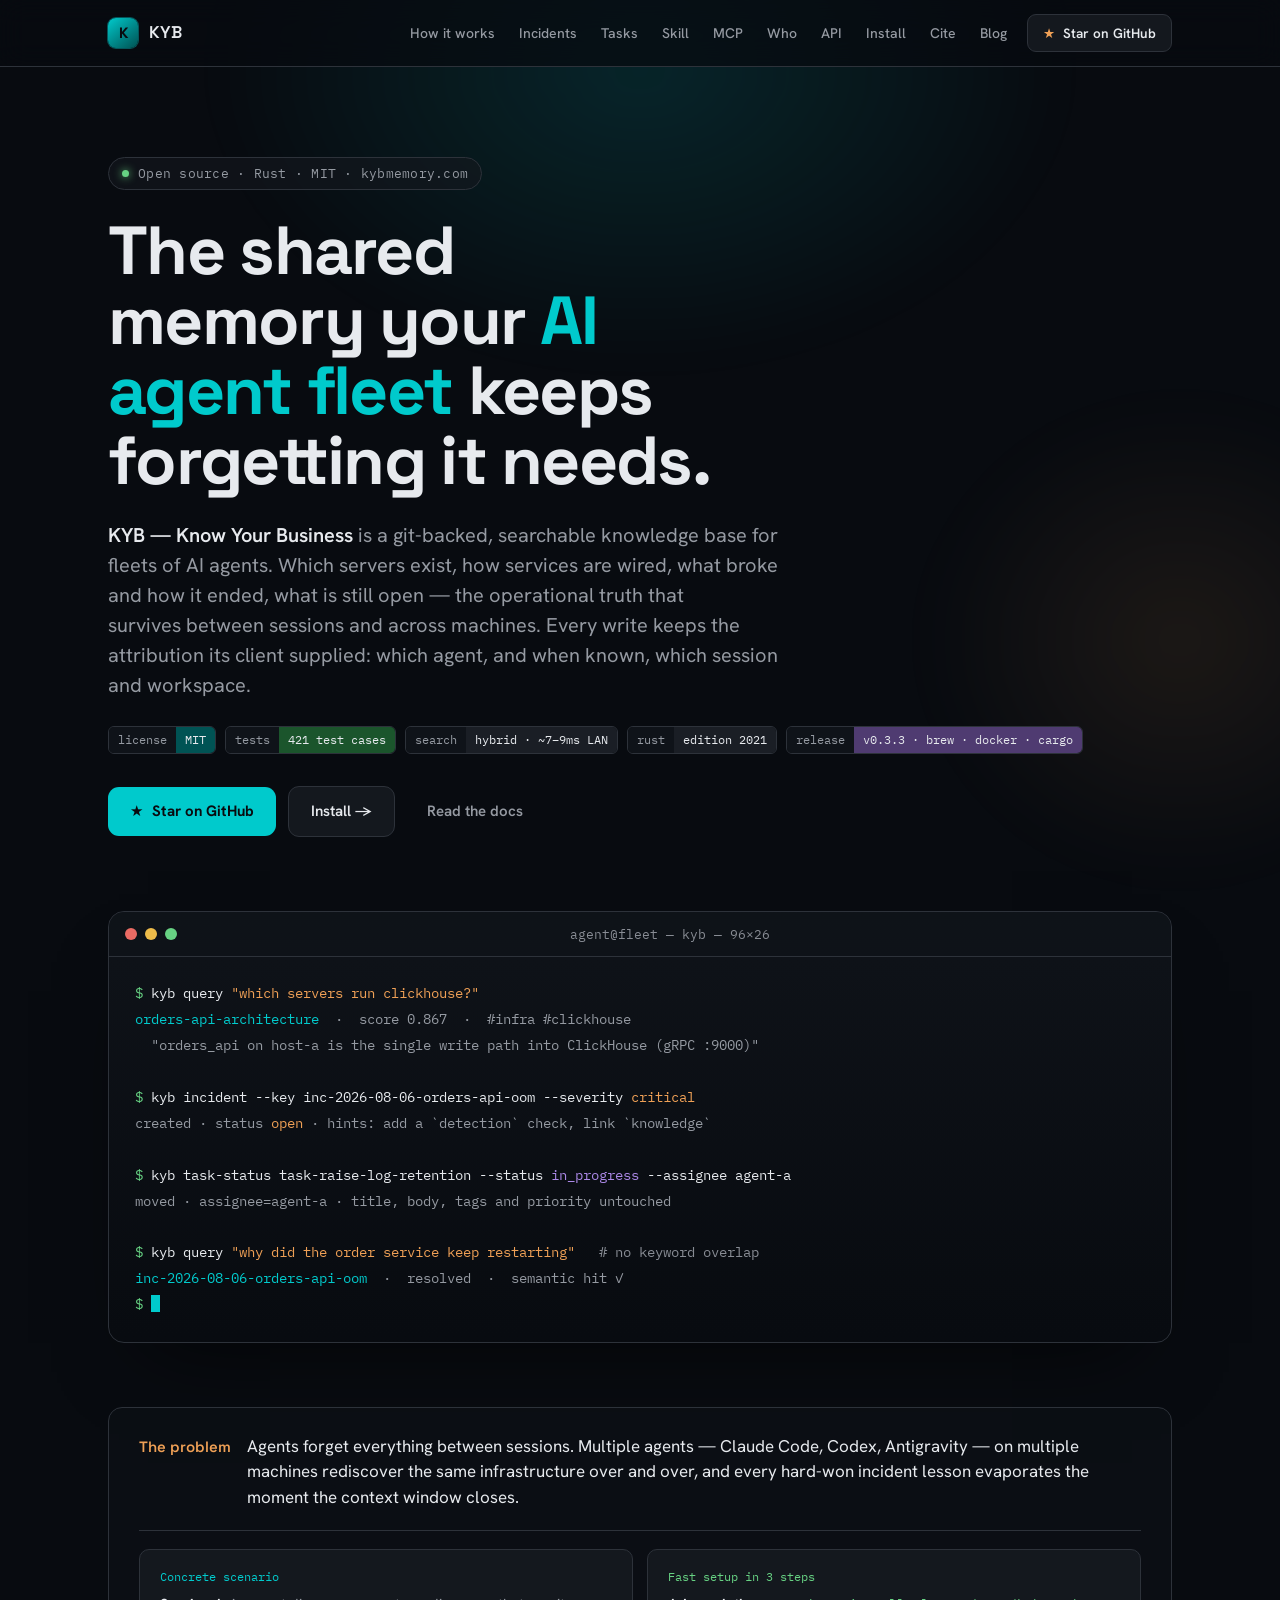
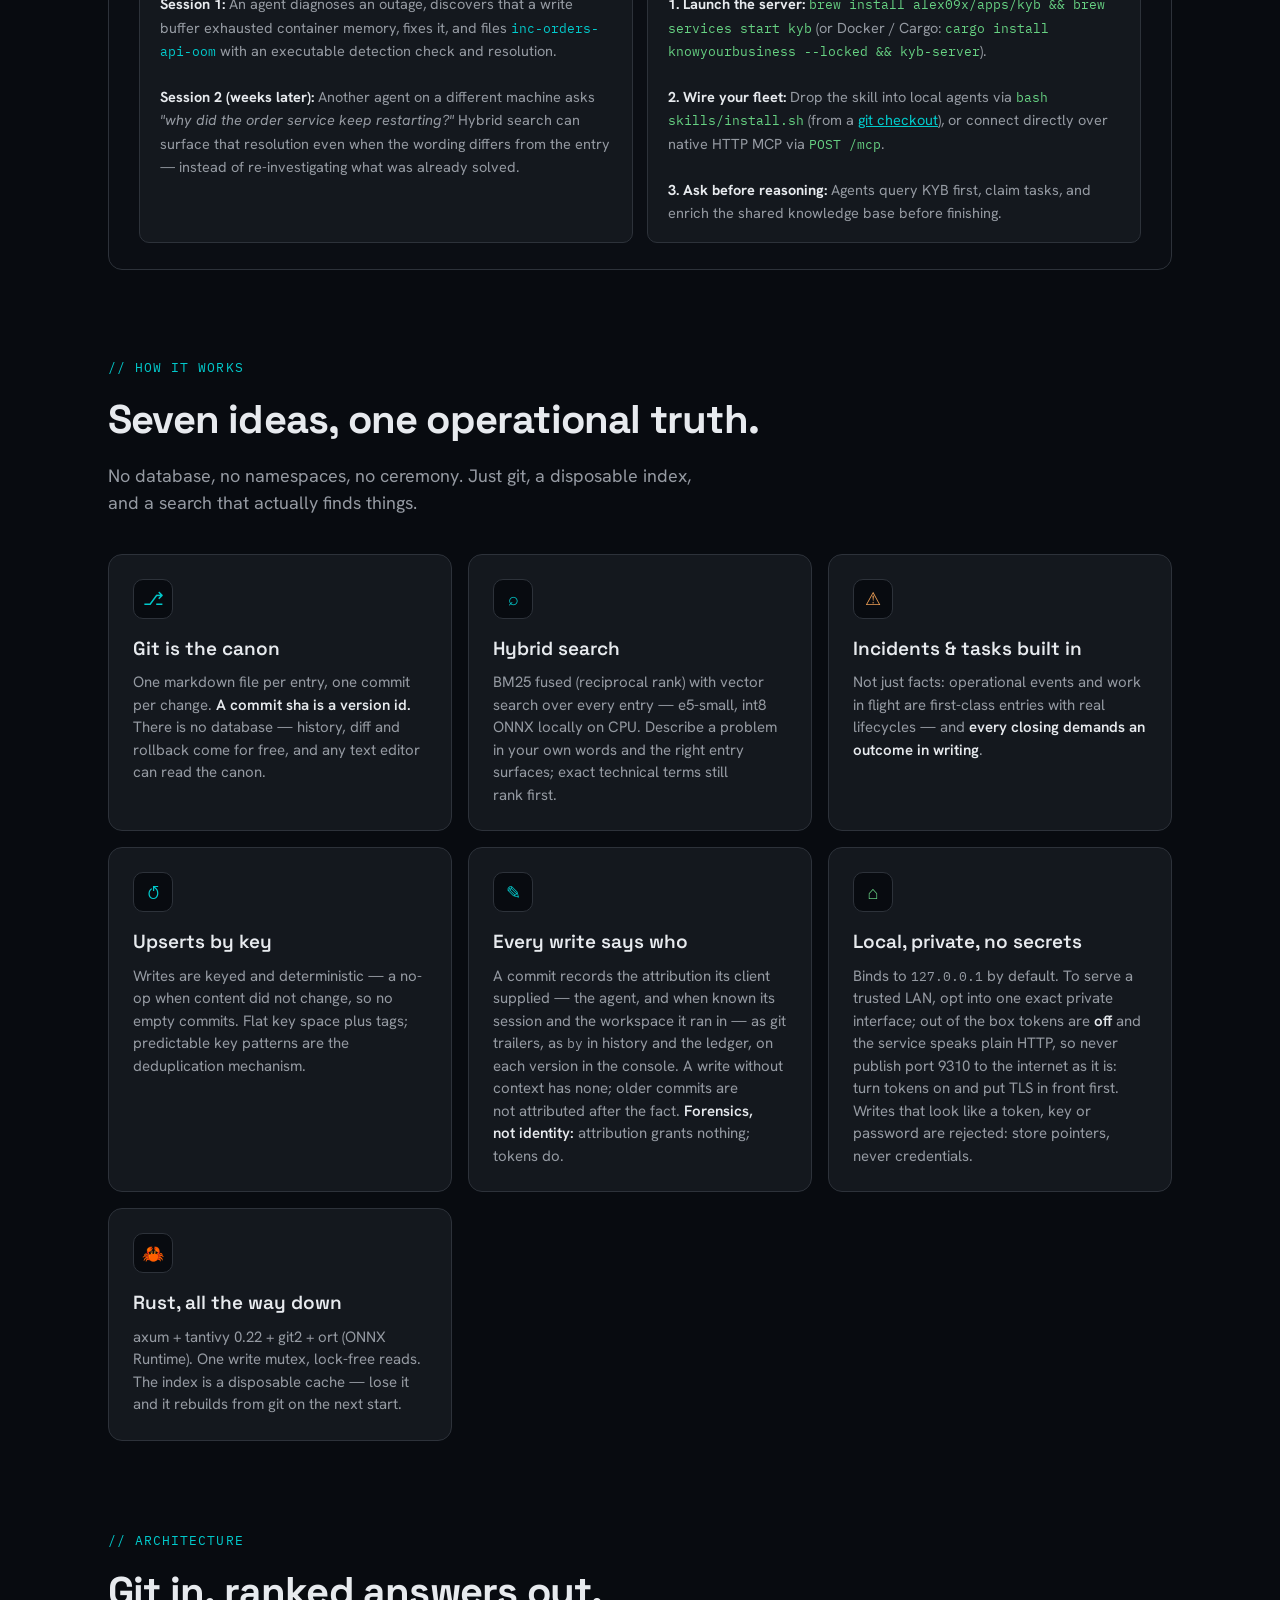
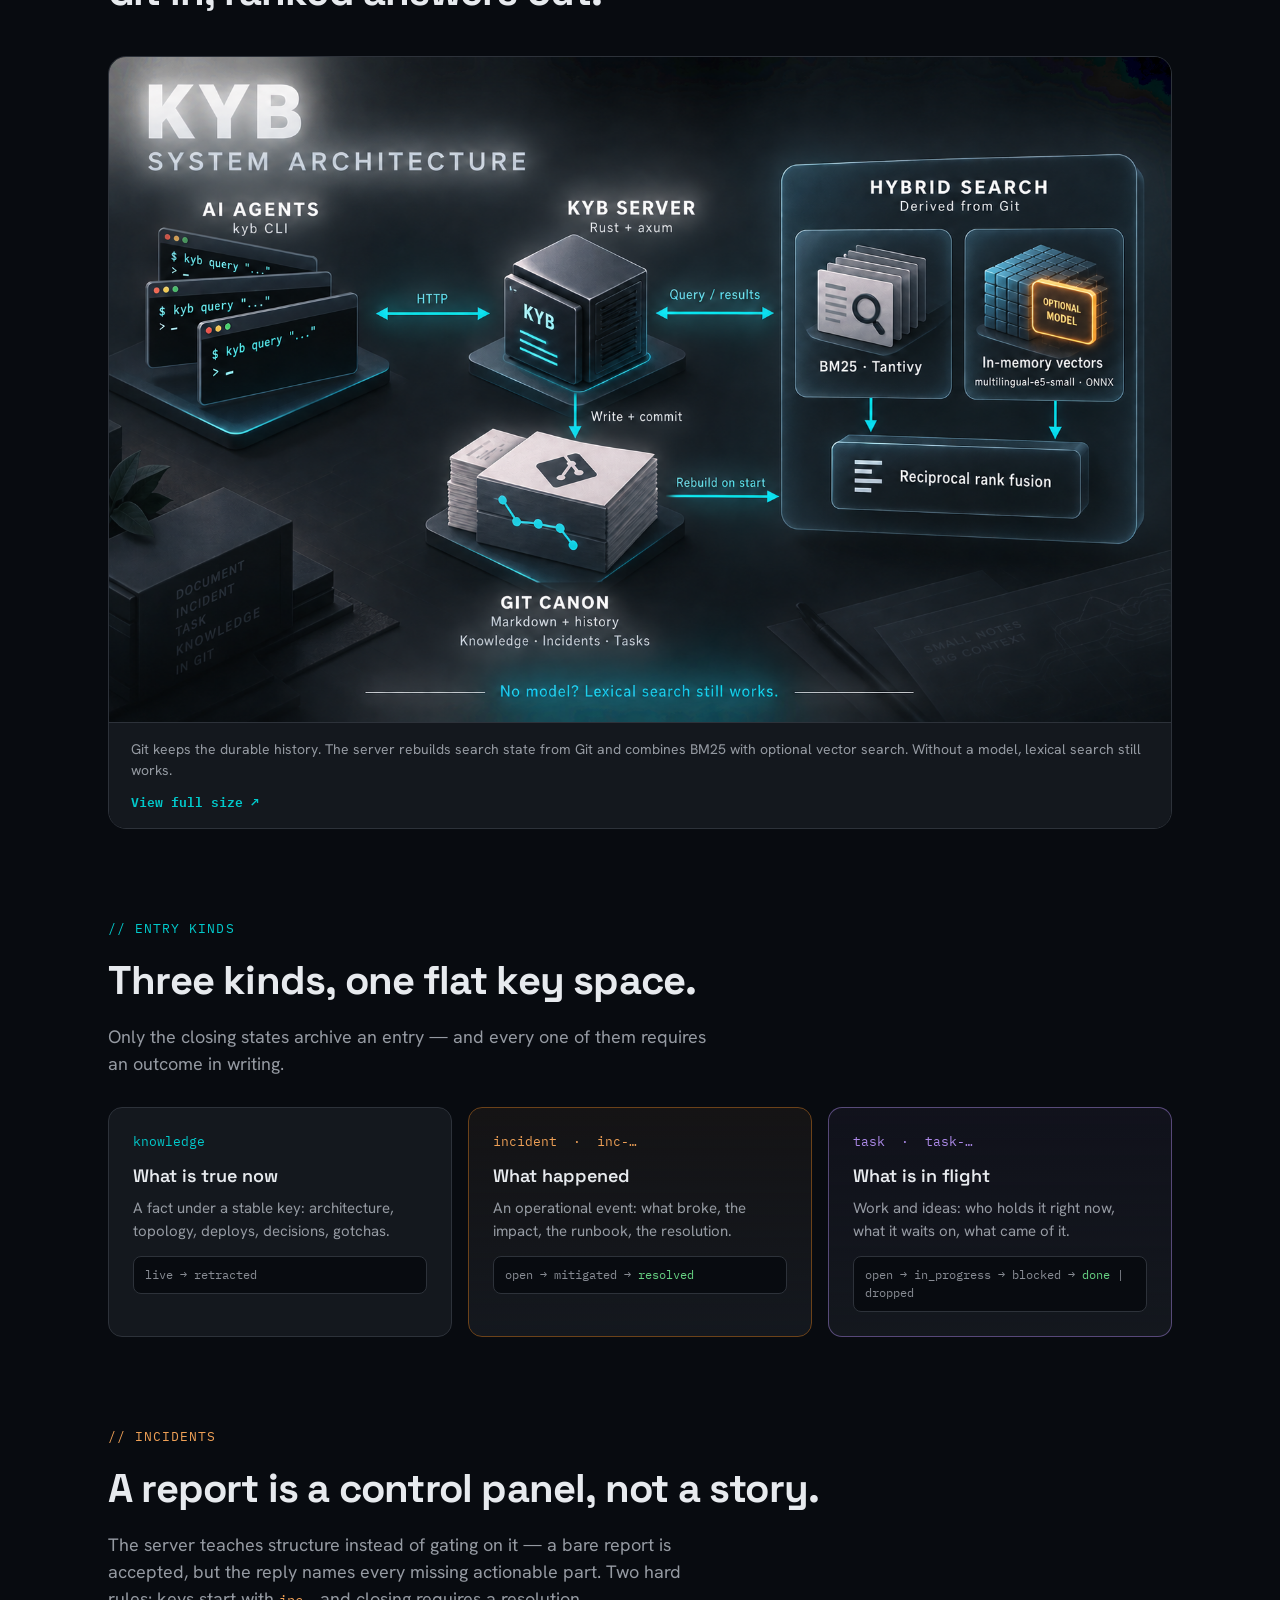
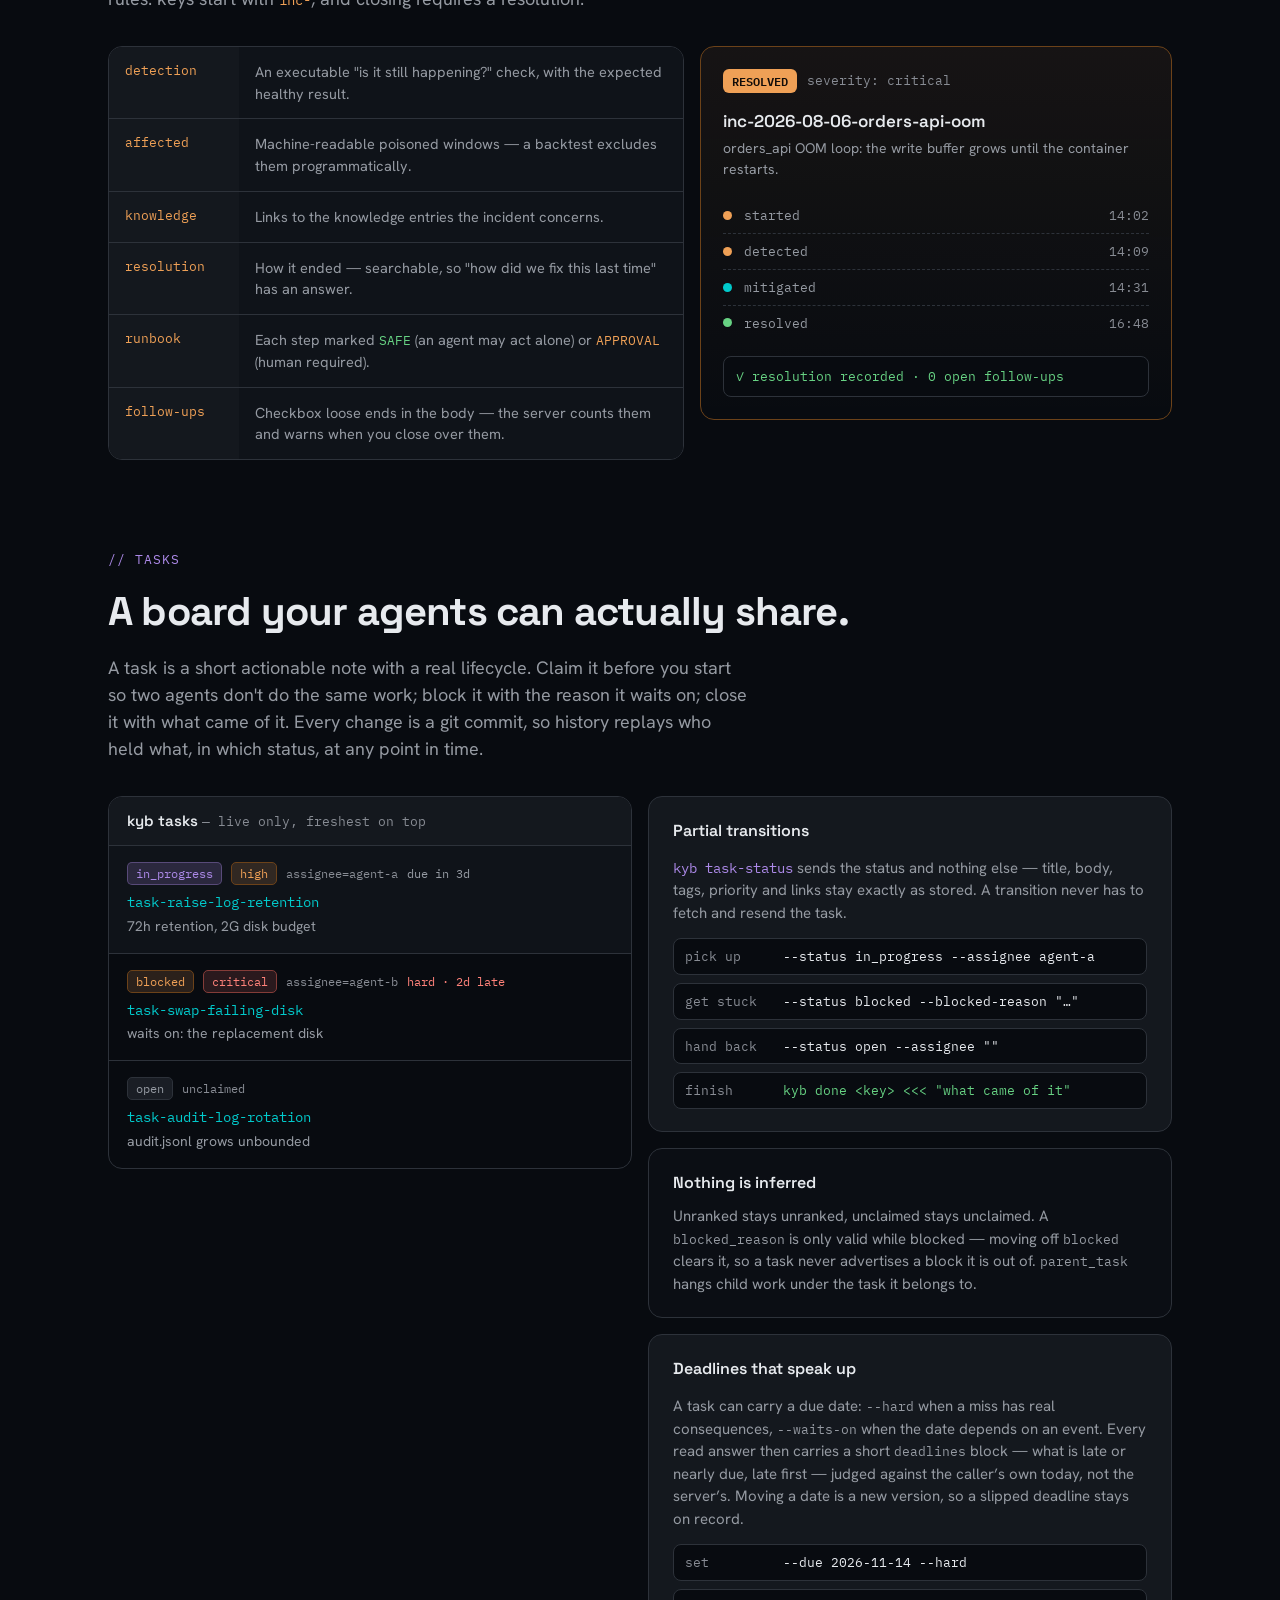
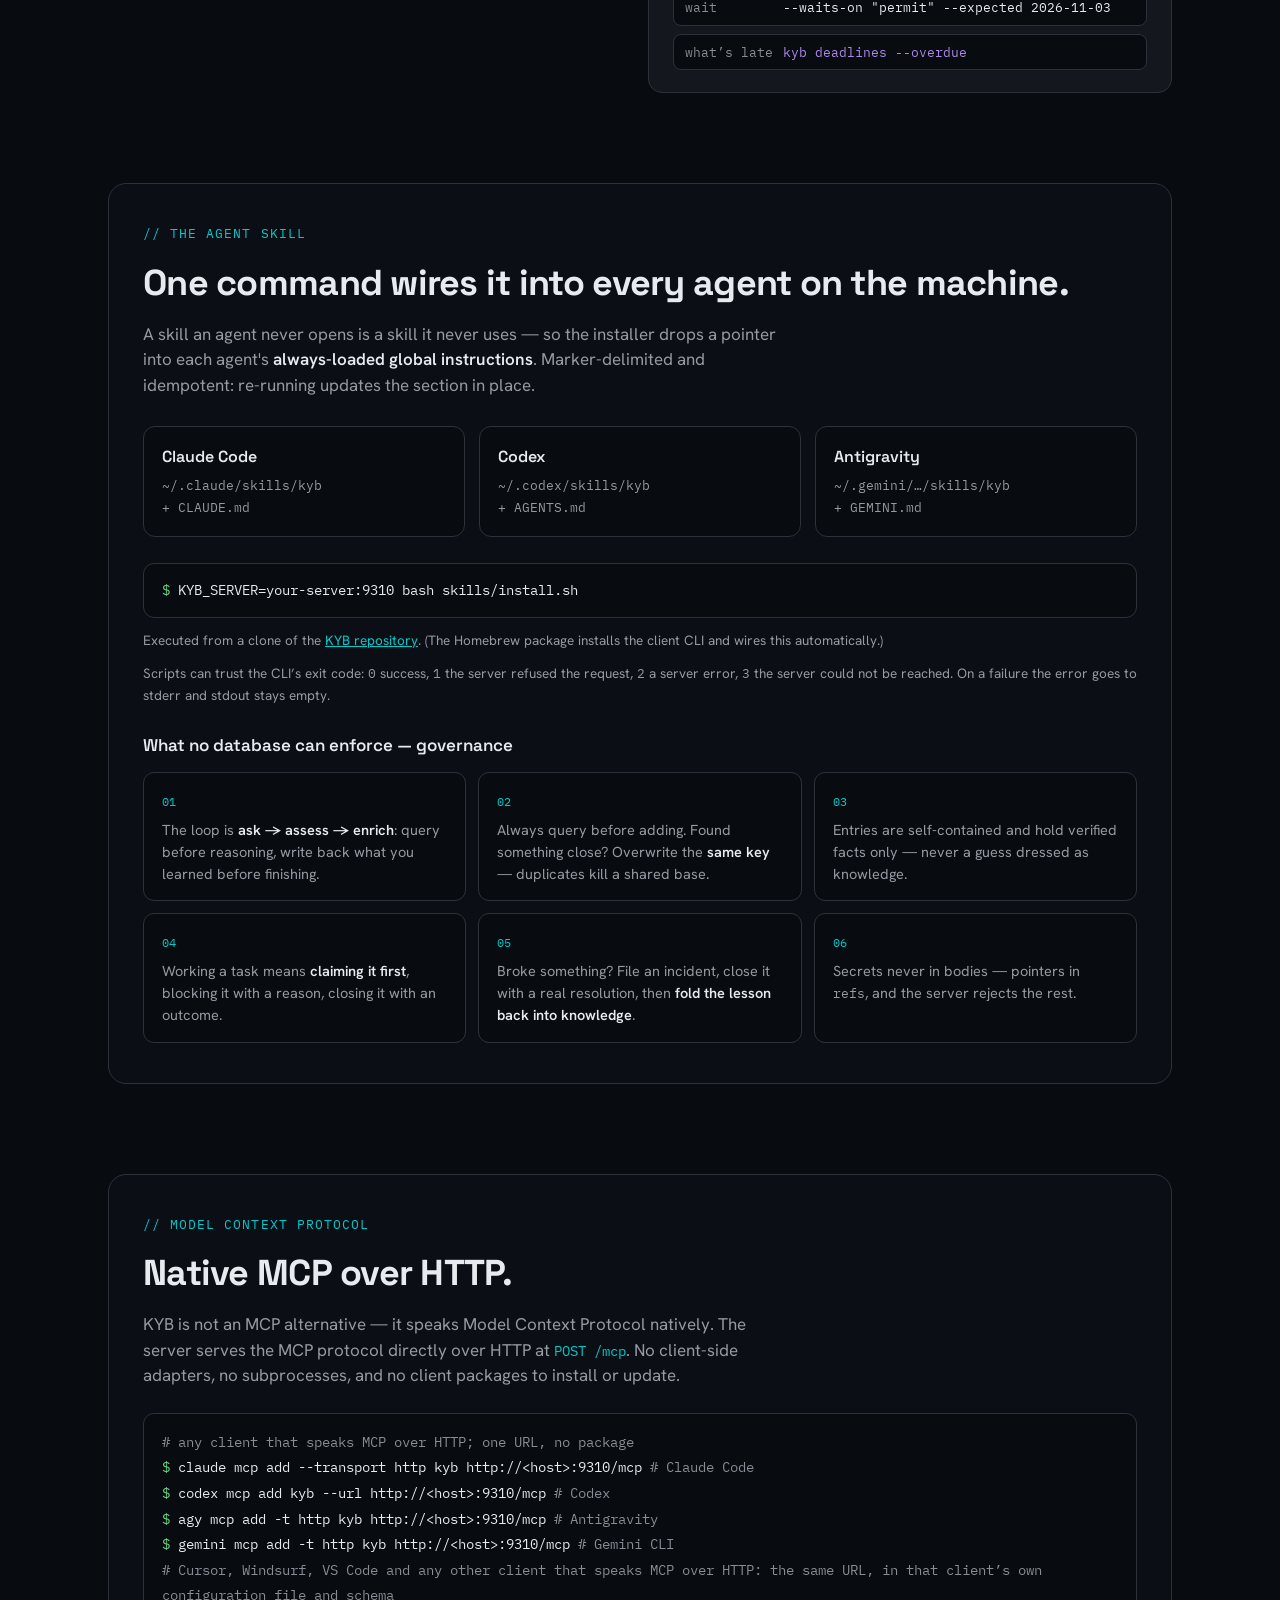
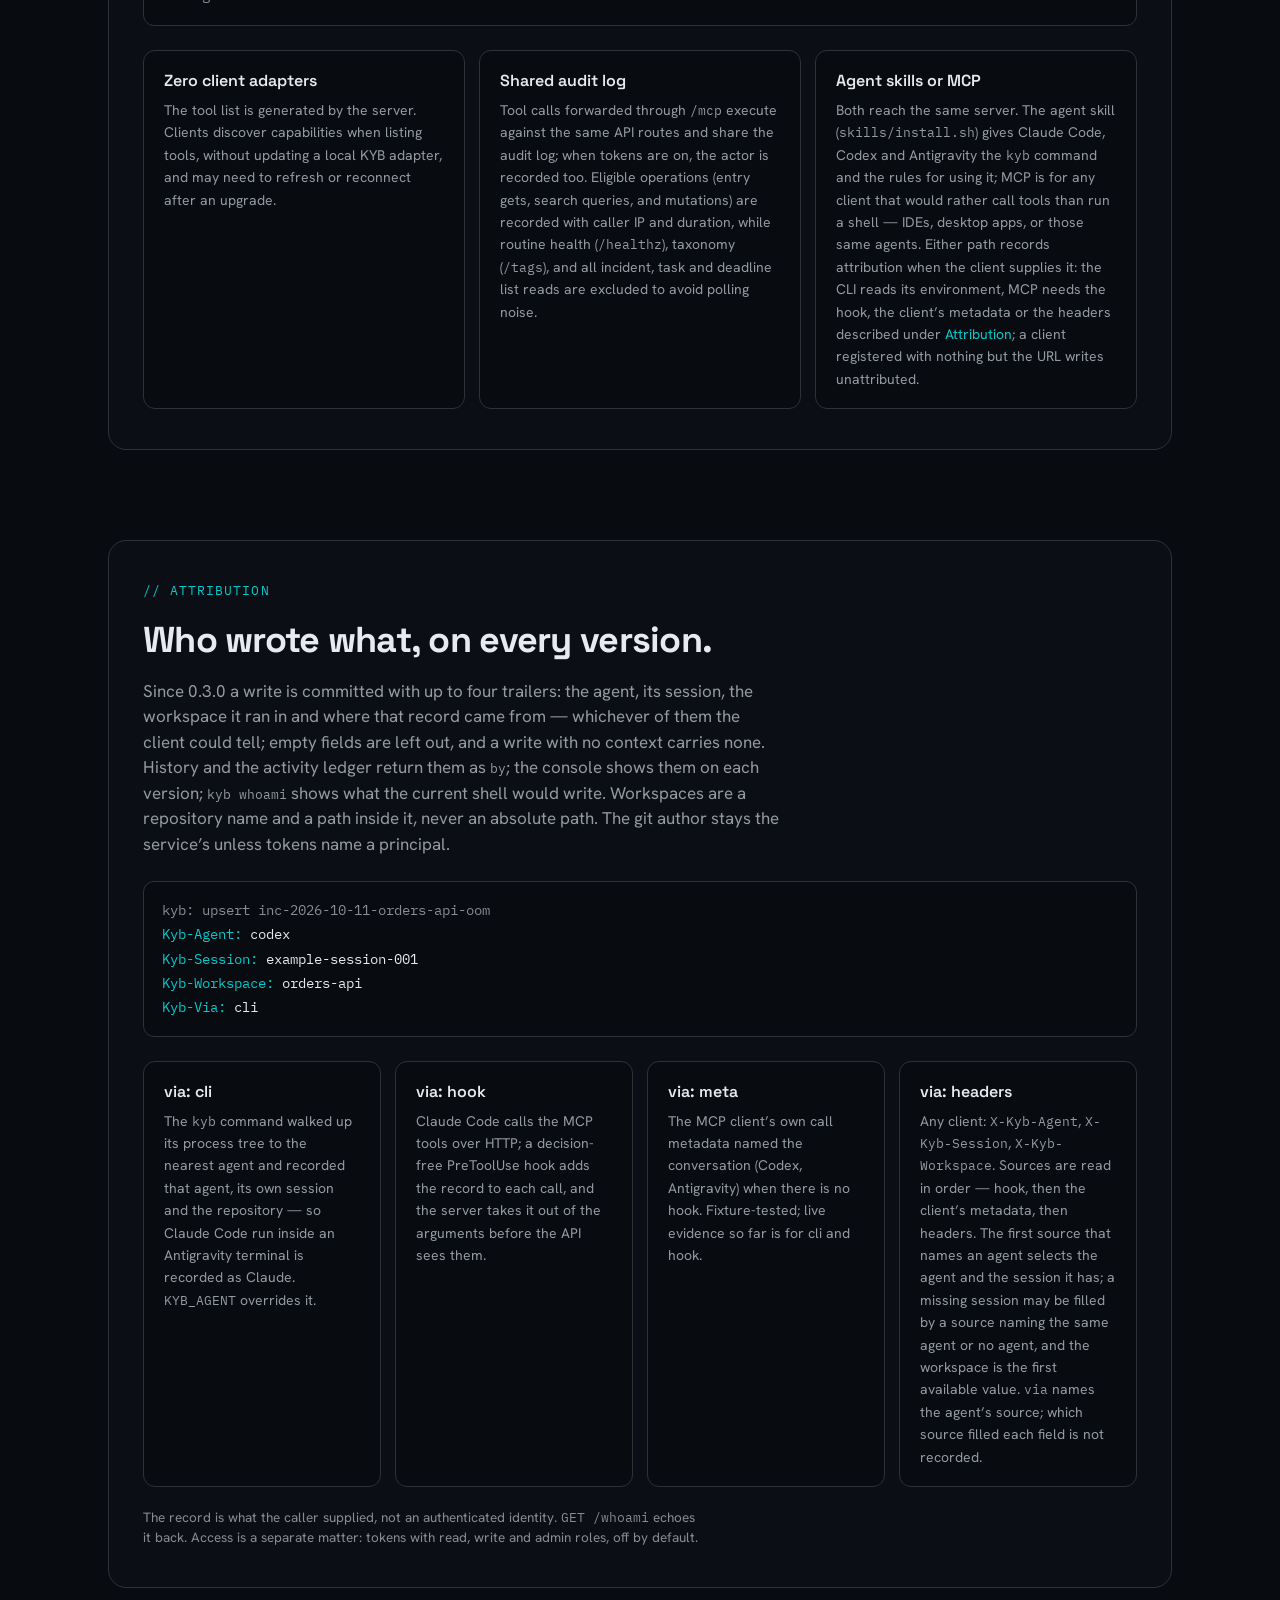
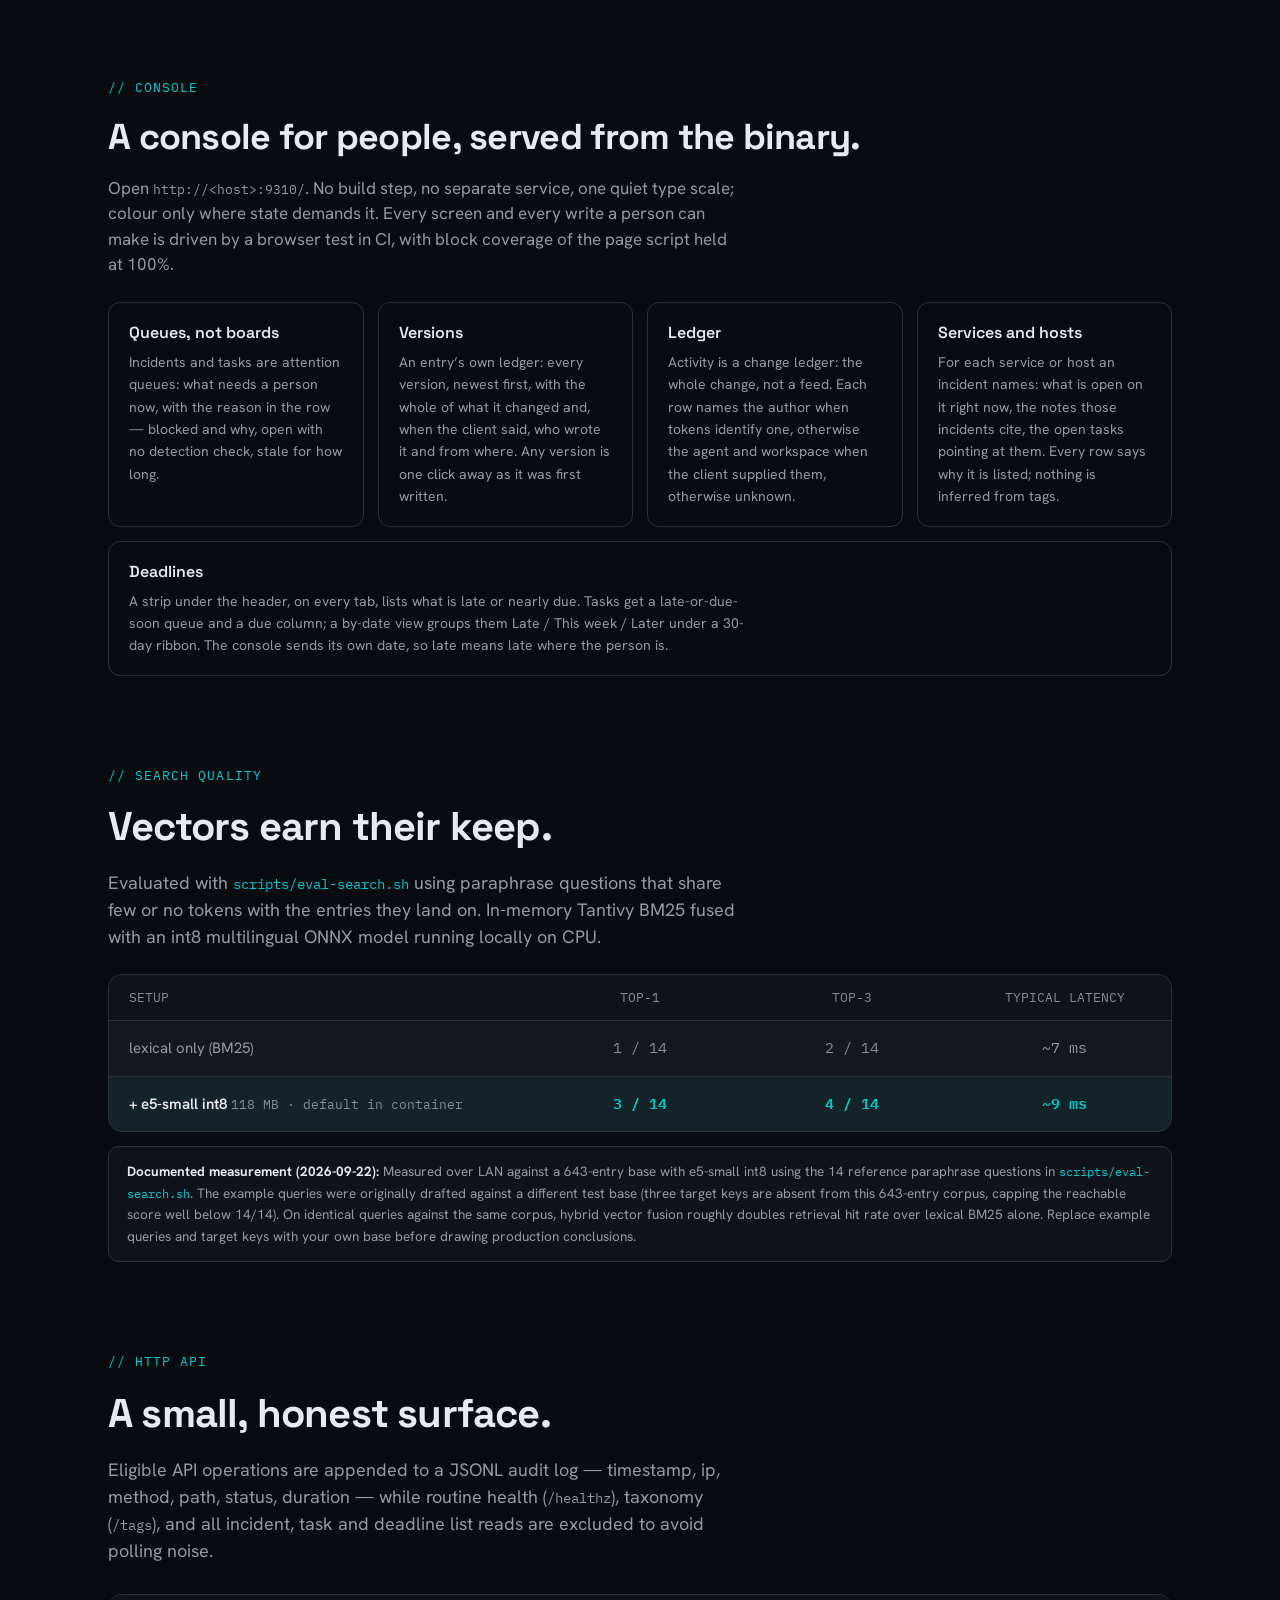
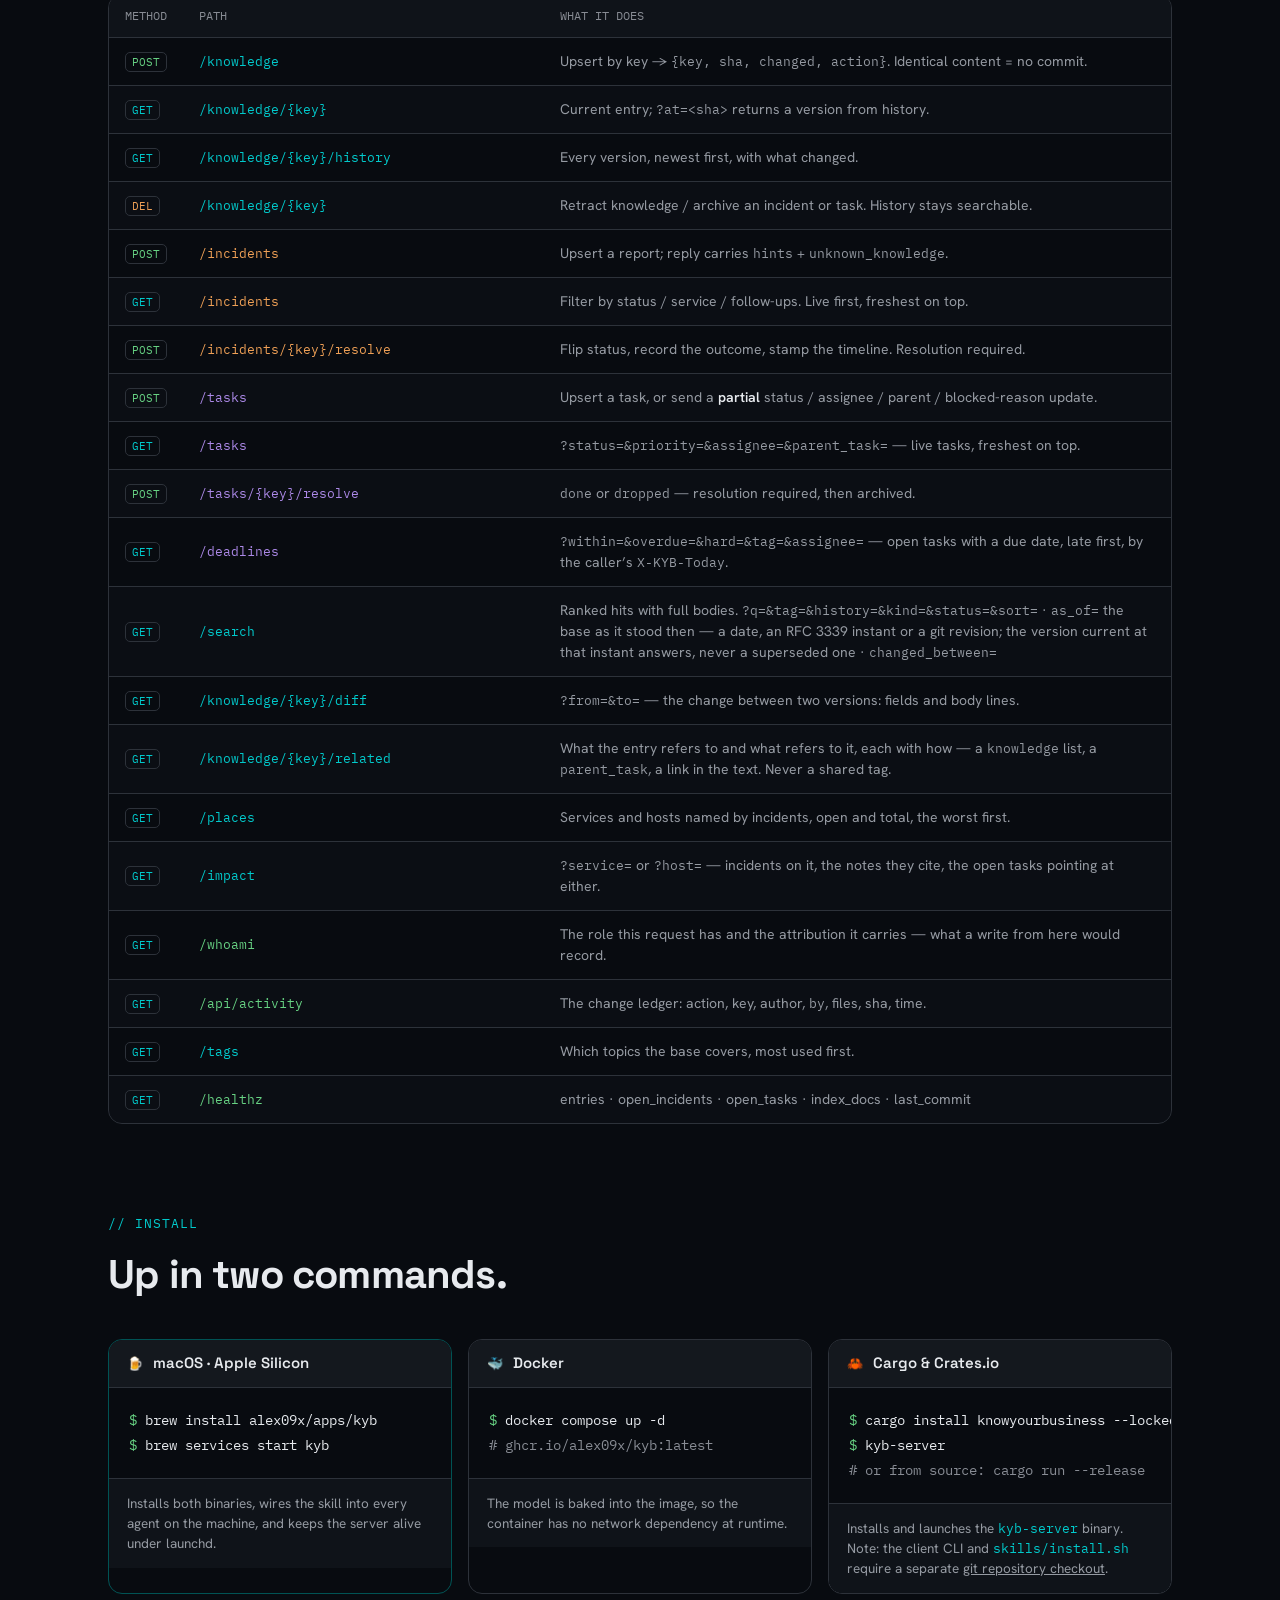
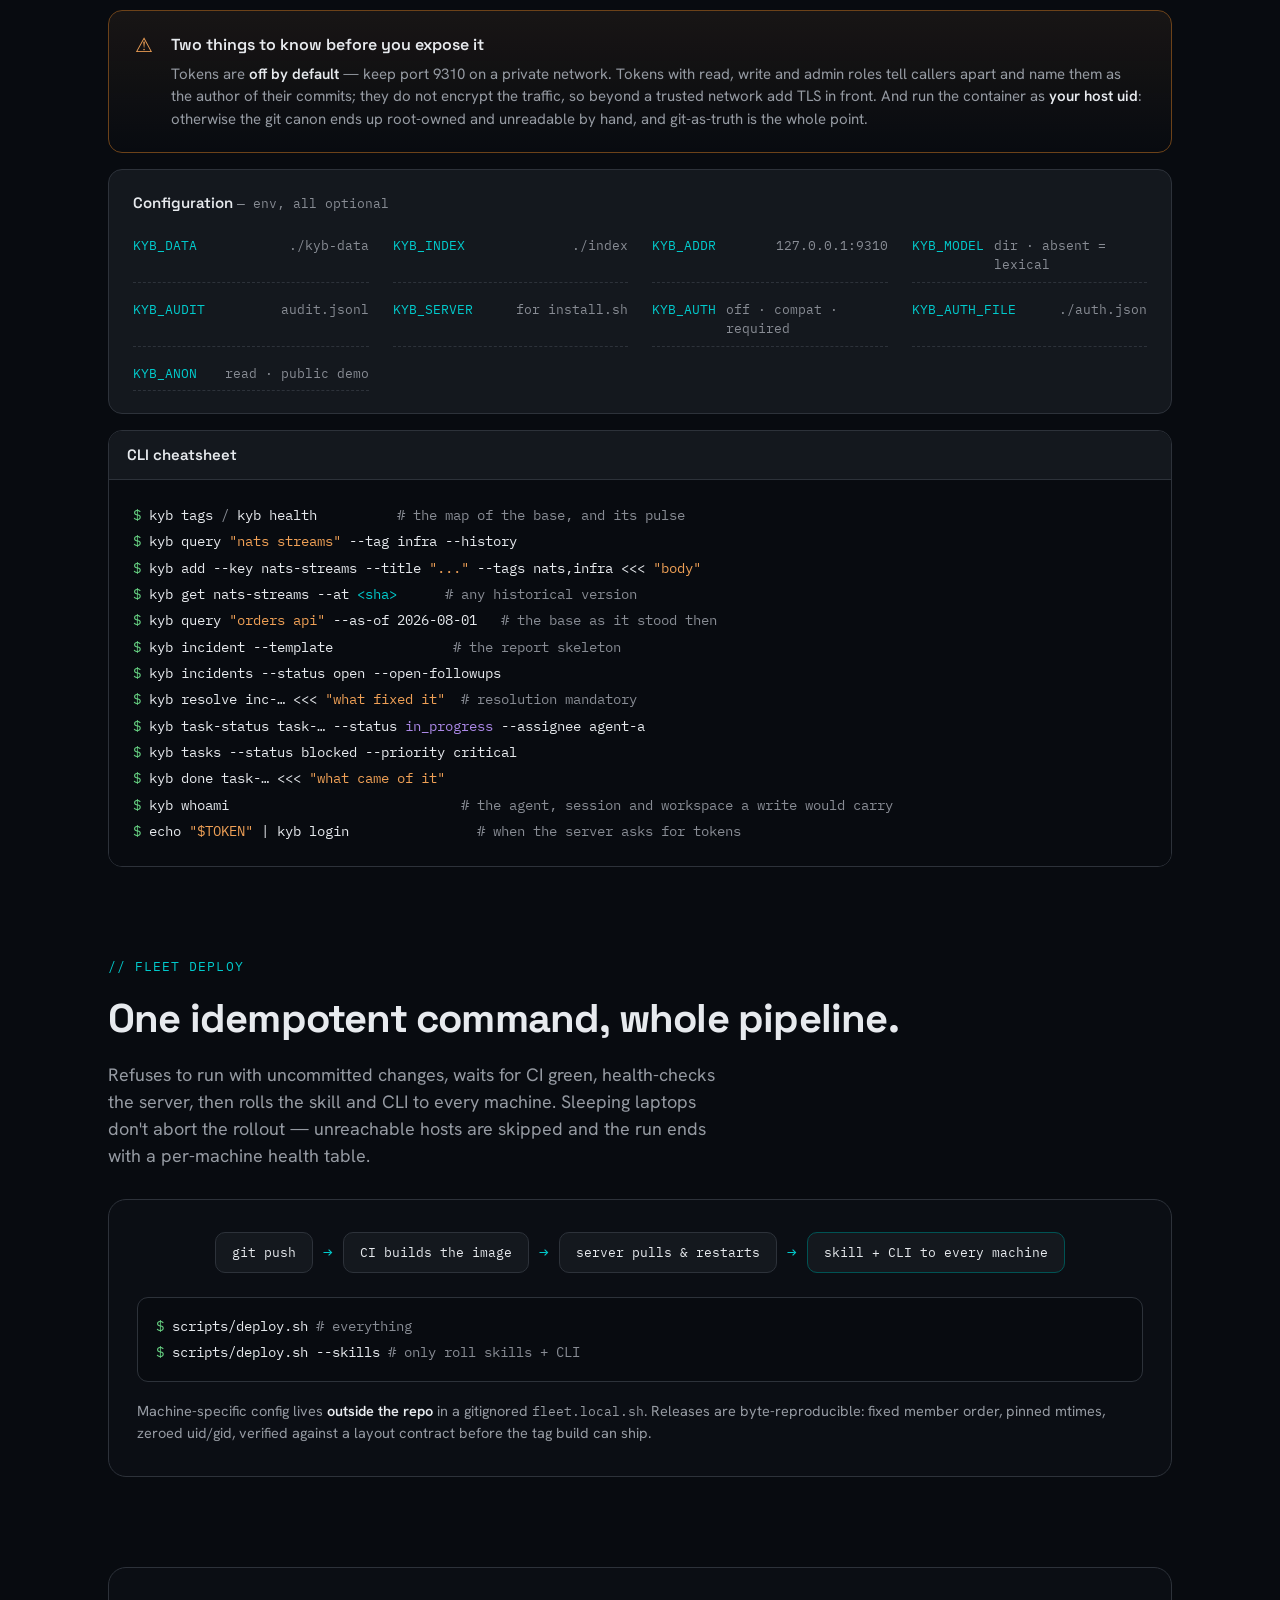
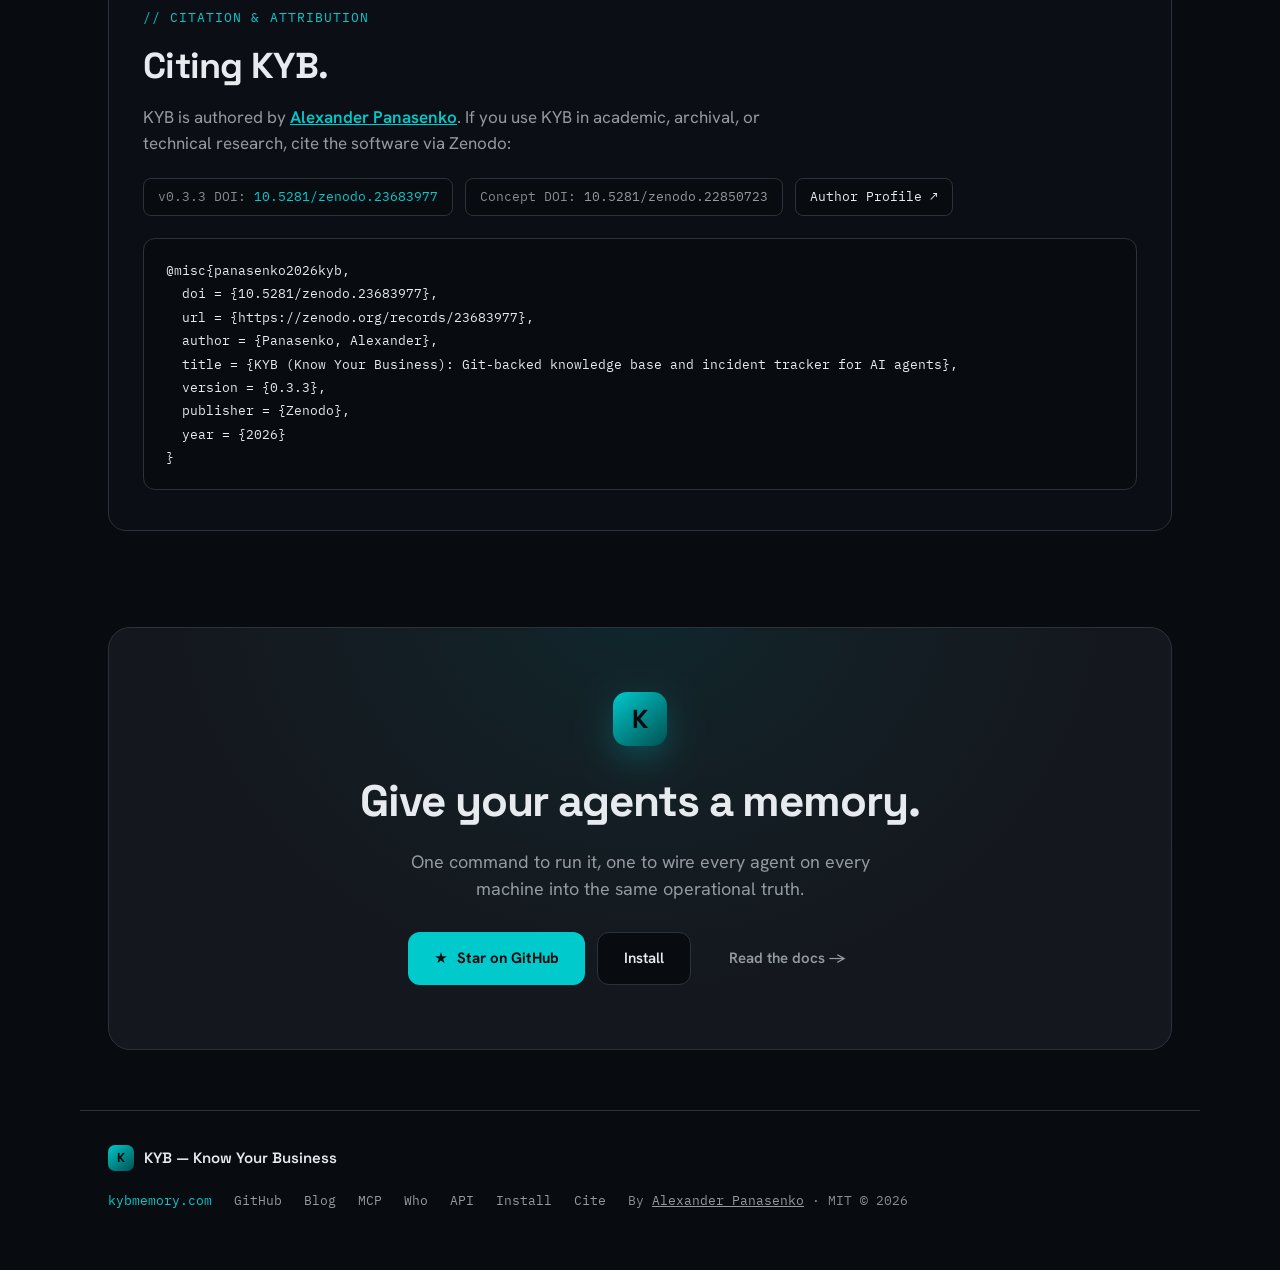
==== commit 371a6700: "site: what 0.3.2 and 0.3.3 added - deadlines on tasks and in the console, GET /deadlines, CLI exit c" ====
--- a/docs/index.html
+++ b/docs/index.html
@@ -354,6 +354,7 @@
             <span style="font-family: 'IBM Plex Mono'; font-size: 11.5px; padding: 2px 8px; border-radius: 5px; background: oklch(0.70 0.14 300 / 0.18); color: var(--violet); border: 1px solid oklch(0.70 0.14 300 / 0.35);">in_progress</span>
             <span style="font-family: 'IBM Plex Mono'; font-size: 11.5px; padding: 2px 8px; border-radius: 5px; background: oklch(0.77 0.13 62 / 0.15); color: var(--incident); border: 1px solid var(--incident-dim);">high</span>
             <span style="font-family: 'IBM Plex Mono'; font-size: 11.5px; color: var(--faint);">assignee=agent-a</span>
+            <span style="font-family: 'IBM Plex Mono'; font-size: 11.5px; color: var(--muted);">due in 3d</span>
           </div>
           <div style="font-family: 'IBM Plex Mono'; font-size: 13.5px; color: var(--accent);">task-raise-log-retention</div>
           <div style="font-size: 14px; color: var(--muted); margin-top: 3px;">72h retention, 2G disk budget</div>
@@ -363,6 +364,7 @@
             <span style="font-family: 'IBM Plex Mono'; font-size: 11.5px; padding: 2px 8px; border-radius: 5px; background: oklch(0.77 0.13 62 / 0.15); color: var(--incident); border: 1px solid var(--incident-dim);">blocked</span>
             <span style="font-family: 'IBM Plex Mono'; font-size: 11.5px; padding: 2px 8px; border-radius: 5px; background: oklch(0.68 0.16 25 / 0.15); color: oklch(0.75 0.16 25); border: 1px solid oklch(0.45 0.10 25);">critical</span>
             <span style="font-family: 'IBM Plex Mono'; font-size: 11.5px; color: var(--faint);">assignee=agent-b</span>
+            <span style="font-family: 'IBM Plex Mono'; font-size: 11.5px; color: oklch(0.75 0.16 25);">hard · 2d late</span>
           </div>
           <div style="font-family: 'IBM Plex Mono'; font-size: 13.5px; color: var(--accent);">task-swap-failing-disk</div>
           <div style="font-size: 14px; color: var(--muted); margin-top: 3px;">waits on: the replacement disk</div>
@@ -392,6 +394,15 @@
           <h3 style="font-family: 'Space Grotesk'; font-weight: 600; font-size: 16px; margin: 0 0 10px;">Nothing is inferred</h3>
           <p style="margin: 0; color: var(--muted); font-size: 15px; text-wrap: pretty;">Unranked stays unranked, unclaimed stays unclaimed. A <span style="font-family: 'IBM Plex Mono'; font-size: 13px;">blocked_reason</span> is only valid while blocked — moving off <span style="font-family: 'IBM Plex Mono'; font-size: 13px;">blocked</span> clears it, so a task never advertises a block it is out of. <span style="font-family: 'IBM Plex Mono'; font-size: 13px;">parent_task</span> hangs child work under the task it belongs to.</p>
         </div>
+        <div style="border-radius: 14px; border: 1px solid var(--border); background: var(--panel); padding: 22px 24px;">
+          <h3 style="font-family: 'Space Grotesk'; font-weight: 600; font-size: 16px; margin: 0 0 14px;">Deadlines that speak up</h3>
+          <p style="margin: 0 0 14px; color: var(--muted); font-size: 15px; text-wrap: pretty;">A task can carry a due date: <span style="font-family: 'IBM Plex Mono'; font-size: 13px;">--hard</span> when a miss has real consequences, <span style="font-family: 'IBM Plex Mono'; font-size: 13px;">--waits-on</span> when the date depends on an event. Every read answer then carries a short <span style="font-family: 'IBM Plex Mono'; font-size: 13px;">deadlines</span> block &#8212; what is late or nearly due, late first &#8212; judged against the caller&#8217;s own today, not the server&#8217;s. Moving a date is a new version, so a slipped deadline stays on record.</p>
+          <div style="display: grid; gap: 8px; font-family: 'IBM Plex Mono'; font-size: 12.5px;">
+            <div style="display: flex; gap: 10px; padding: 8px 11px; background: var(--bg); border: 1px solid var(--border); border-radius: 8px;"><span style="color: var(--faint); min-width: 88px;">set</span><span style="color: var(--text);">--due 2026-11-14 --hard</span></div>
+            <div style="display: flex; gap: 10px; padding: 8px 11px; background: var(--bg); border: 1px solid var(--border); border-radius: 8px;"><span style="color: var(--faint); min-width: 88px;">wait</span><span style="color: var(--text);">--waits-on "permit" --expected 2026-11-03</span></div>
+            <div style="display: flex; gap: 10px; padding: 8px 11px; background: var(--bg); border: 1px solid var(--border); border-radius: 8px;"><span style="color: var(--faint); min-width: 88px;">what&#8217;s late</span><span style="color: var(--violet);">kyb deadlines --overdue</span></div>
+          </div>
+        </div>
       </div>
     </div>
   </section>
@@ -420,6 +431,7 @@
 
       <div style="border-radius: 11px; background: var(--bg); border: 1px solid var(--border); padding: 16px 18px; font-family: 'IBM Plex Mono'; font-size: 14px; overflow-x: auto; margin-bottom: 12px;"><span style="color: var(--good);">$</span> KYB_SERVER=your-server:9310 bash skills/install.sh</div>
       <p style="margin: 0 0 26px; color: var(--muted); font-size: 13.5px; line-height: 1.6;">Executed from a clone of the <a href="https://github.com/alex09x/kyb" style="color: var(--accent); text-decoration: underline;">KYB repository</a>. (The Homebrew package installs the client CLI and wires this automatically.)</p>
+      <p style="margin: -14px 0 26px; color: var(--muted); font-size: 13.5px; line-height: 1.6;">Scripts can trust the CLI&#8217;s exit code: <span style="font-family: 'IBM Plex Mono'; font-size: 12.5px;">0</span> success, <span style="font-family: 'IBM Plex Mono'; font-size: 12.5px;">1</span> the server refused the request, <span style="font-family: 'IBM Plex Mono'; font-size: 12.5px;">2</span> a server error, <span style="font-family: 'IBM Plex Mono'; font-size: 12.5px;">3</span> the server could not be reached. On a failure the error goes to stderr and stdout stays empty.</p>
 
       <h3 style="font-family: 'Space Grotesk'; font-weight: 600; font-size: 17px; margin: 0 0 14px;">What no database can enforce — governance</h3>
       <div style="display: grid; grid-template-columns: repeat(auto-fit, minmax(260px, 1fr)); gap: 12px;">
@@ -456,7 +468,7 @@
         </div>
         <div style="border-radius: 12px; border: 1px solid var(--border); background: var(--bg); padding: 18px 20px;">
           <h3 style="font-family: 'Space Grotesk'; font-weight: 600; font-size: 16px; margin: 0 0 6px;">Shared audit log</h3>
-          <p style="margin: 0; color: var(--muted); font-size: 14px; line-height: 1.6;">Tool calls forwarded through <span style="font-family: 'IBM Plex Mono'; font-size: 12.5px;">/mcp</span> execute against the same API routes and share the audit log; when tokens are on, the actor is recorded too. Eligible operations (entry gets, search queries, and mutations) are recorded with caller IP and duration, while routine health (<span style="font-family: 'IBM Plex Mono'; font-size: 12.5px;">/healthz</span>), taxonomy (<span style="font-family: 'IBM Plex Mono'; font-size: 12.5px;">/tags</span>), and all incident and task list reads are excluded to avoid polling noise.</p>
+          <p style="margin: 0; color: var(--muted); font-size: 14px; line-height: 1.6;">Tool calls forwarded through <span style="font-family: 'IBM Plex Mono'; font-size: 12.5px;">/mcp</span> execute against the same API routes and share the audit log; when tokens are on, the actor is recorded too. Eligible operations (entry gets, search queries, and mutations) are recorded with caller IP and duration, while routine health (<span style="font-family: 'IBM Plex Mono'; font-size: 12.5px;">/healthz</span>), taxonomy (<span style="font-family: 'IBM Plex Mono'; font-size: 12.5px;">/tags</span>), and all incident, task and deadline list reads are excluded to avoid polling noise.</p>
         </div>
         <div style="border-radius: 12px; border: 1px solid var(--border); background: var(--bg); padding: 18px 20px;">
           <h3 style="font-family: 'Space Grotesk'; font-weight: 600; font-size: 16px; margin: 0 0 6px;">Agent skills or MCP</h3>
@@ -482,7 +494,7 @@
       <div style="display: grid; grid-template-columns: repeat(auto-fit, minmax(230px, 1fr)); gap: 14px;">
         <div style="border-radius: 12px; border: 1px solid var(--border); background: var(--bg); padding: 18px 20px;">
           <h3 style="font-family: 'Space Grotesk'; font-weight: 600; font-size: 16px; margin: 0 0 6px;">via: cli</h3>
-          <p style="margin: 0; color: var(--muted); font-size: 14px; line-height: 1.6;">The <span style="font-family: 'IBM Plex Mono'; font-size: 12.5px;">kyb</span> command read the environment the agent runs it in: which provider, which session, which repository.</p>
+          <p style="margin: 0; color: var(--muted); font-size: 14px; line-height: 1.6;">The <span style="font-family: 'IBM Plex Mono'; font-size: 12.5px;">kyb</span> command walked up its process tree to the nearest agent and recorded that agent, its own session and the repository &#8212; so Claude Code run inside an Antigravity terminal is recorded as Claude. <span style="font-family: 'IBM Plex Mono'; font-size: 12.5px;">KYB_AGENT</span> overrides it.</p>
         </div>
         <div style="border-radius: 12px; border: 1px solid var(--border); background: var(--bg); padding: 18px 20px;">
           <h3 style="font-family: 'Space Grotesk'; font-weight: 600; font-size: 16px; margin: 0 0 6px;">via: hook</h3>
@@ -523,6 +535,10 @@
           <h3 style="font-family: 'Space Grotesk'; font-weight: 600; font-size: 16px; margin: 0 0 6px;">Services and hosts</h3>
           <p style="margin: 0; color: var(--muted); font-size: 14px; line-height: 1.6;">For each service or host an incident names: what is open on it right now, the notes those incidents cite, the open tasks pointing at them. Every row says why it is listed; nothing is inferred from tags.</p>
         </div>
+        <div style="grid-column: 1 / -1; border-radius: 12px; border: 1px solid var(--border); background: var(--bg); padding: 18px 20px;">
+          <h3 style="font-family: 'Space Grotesk'; font-weight: 600; font-size: 16px; margin: 0 0 6px;">Deadlines</h3>
+          <p style="margin: 0; max-width: 78ch; color: var(--muted); font-size: 14px; line-height: 1.6;">A strip under the header, on every tab, lists what is late or nearly due. Tasks get a late-or-due-soon queue and a due column; a by-date view groups them Late / This week / Later under a 30-day ribbon. The console sends its own date, so late means late where the person is.</p>
+        </div>
     </div>
   </section>
 
@@ -562,7 +578,7 @@
   <section id="api" style="max-width: 1120px; margin: 90px auto 0; padding: 0 28px;">
     <div style="font-family: 'IBM Plex Mono'; font-size: 13px; color: var(--accent); letter-spacing: 0.08em; text-transform: uppercase; margin-bottom: 12px;">// HTTP API</div>
     <h2 style="font-family: 'Space Grotesk'; font-weight: 700; font-size: clamp(28px, 4vw, 40px); letter-spacing: -0.02em; margin: 0 0 12px;">A small, honest surface.</h2>
-    <p style="font-size: 18px; color: var(--muted); max-width: 62ch; margin: 0 0 30px;">Eligible API operations are appended to a JSONL audit log — timestamp, ip, method, path, status, duration — while routine health (<span style="font-family:'IBM Plex Mono'; font-size:14px;">/healthz</span>), taxonomy (<span style="font-family:'IBM Plex Mono'; font-size:14px;">/tags</span>), and all incident and task list reads are excluded to avoid polling noise.</p>
+    <p style="font-size: 18px; color: var(--muted); max-width: 62ch; margin: 0 0 30px;">Eligible API operations are appended to a JSONL audit log — timestamp, ip, method, path, status, duration — while routine health (<span style="font-family:'IBM Plex Mono'; font-size:14px;">/healthz</span>), taxonomy (<span style="font-family:'IBM Plex Mono'; font-size:14px;">/tags</span>), and all incident, task and deadline list reads are excluded to avoid polling noise.</p>
 
     <div style="border-radius: 14px; border: 1px solid var(--border); overflow: hidden;">
       <div style="display: grid; grid-template-columns: 74px 1.15fr 2fr; font-family: 'IBM Plex Mono'; font-size: 12px; color: var(--faint); background: var(--bg2); border-bottom: 1px solid var(--border);">
@@ -578,15 +594,16 @@
       <div style="display: grid; grid-template-columns: 74px 1.15fr 2fr; font-size: 14px; border-bottom: 1px solid var(--border); align-items: center; background: oklch(0.185 0.014 260 / 0.4);"><div style="padding: 13px 16px;"><span style="font-family:'IBM Plex Mono'; font-size: 11px; color: var(--good); border: 1px solid var(--border); border-radius: 5px; padding: 2px 6px;">POST</span></div><div style="padding: 13px 16px; font-family:'IBM Plex Mono'; font-size: 13px; color: var(--violet);">/tasks</div><div style="padding: 13px 16px; color: var(--muted);">Upsert a task, or send a <strong style="color: var(--text); font-weight: 600;">partial</strong> status / assignee / parent / blocked-reason update.</div></div>
       <div style="display: grid; grid-template-columns: 74px 1.15fr 2fr; font-size: 14px; border-bottom: 1px solid var(--border); align-items: center;"><div style="padding: 13px 16px;"><span style="font-family:'IBM Plex Mono'; font-size: 11px; color: var(--accent); border: 1px solid var(--border); border-radius: 5px; padding: 2px 6px;">GET</span></div><div style="padding: 13px 16px; font-family:'IBM Plex Mono'; font-size: 13px; color: var(--violet);">/tasks</div><div style="padding: 13px 16px; color: var(--muted);"><span style="font-family:'IBM Plex Mono'; font-size:12.5px;">?status=&amp;priority=&amp;assignee=&amp;parent_task=</span> — live tasks, freshest on top.</div></div>
       <div style="display: grid; grid-template-columns: 74px 1.15fr 2fr; font-size: 14px; border-bottom: 1px solid var(--border); align-items: center; background: oklch(0.185 0.014 260 / 0.4);"><div style="padding: 13px 16px;"><span style="font-family:'IBM Plex Mono'; font-size: 11px; color: var(--good); border: 1px solid var(--border); border-radius: 5px; padding: 2px 6px;">POST</span></div><div style="padding: 13px 16px; font-family:'IBM Plex Mono'; font-size: 13px; color: var(--violet);">/tasks/{key}/resolve</div><div style="padding: 13px 16px; color: var(--muted);"><span style="font-family:'IBM Plex Mono'; font-size:12.5px;">done</span> or <span style="font-family:'IBM Plex Mono'; font-size:12.5px;">dropped</span> — resolution required, then archived.</div></div>
-      <div style="display: grid; grid-template-columns: 74px 1.15fr 2fr; font-size: 14px; border-bottom: 1px solid var(--border); align-items: center;"><div style="padding: 13px 16px;"><span style="font-family:'IBM Plex Mono'; font-size: 11px; color: var(--accent); border: 1px solid var(--border); border-radius: 5px; padding: 2px 6px;">GET</span></div><div style="padding: 13px 16px; font-family:'IBM Plex Mono'; font-size: 13px; color: var(--accent);">/search</div><div style="padding: 13px 16px; color: var(--muted);">Ranked hits with full bodies. <span style="font-family:'IBM Plex Mono'; font-size:12.5px;">?q=&amp;tag=&amp;history=&amp;kind=&amp;status=&amp;sort=</span> · <span style="font-family: 'IBM Plex Mono'; font-size: 12.5px;">as_of=</span> the base as it stood then — a date, an RFC 3339 instant or a git revision; the version current at that instant answers, never a superseded one · <span style="font-family: 'IBM Plex Mono'; font-size: 12.5px;">changed_between=</span></div></div>
-      <div style="display: grid; grid-template-columns: 74px 1.15fr 2fr; font-size: 14px; border-bottom: 1px solid var(--border); align-items: center; background: oklch(0.185 0.014 260 / 0.4);"><div style="padding: 13px 16px;"><span style="font-family:'IBM Plex Mono'; font-size: 11px; color: var(--accent); border: 1px solid var(--border); border-radius: 5px; padding: 2px 6px;">GET</span></div><div style="padding: 13px 16px; font-family:'IBM Plex Mono'; font-size: 13px; color: var(--accent);">/knowledge/{key}/diff</div><div style="padding: 13px 16px; color: var(--muted);"><span style="font-family: 'IBM Plex Mono'; font-size: 12.5px;">?from=&amp;to=</span> — the change between two versions: fields and body lines.</div></div>
-      <div style="display: grid; grid-template-columns: 74px 1.15fr 2fr; font-size: 14px; border-bottom: 1px solid var(--border); align-items: center;"><div style="padding: 13px 16px;"><span style="font-family:'IBM Plex Mono'; font-size: 11px; color: var(--accent); border: 1px solid var(--border); border-radius: 5px; padding: 2px 6px;">GET</span></div><div style="padding: 13px 16px; font-family:'IBM Plex Mono'; font-size: 13px; color: var(--accent);">/knowledge/{key}/related</div><div style="padding: 13px 16px; color: var(--muted);">What the entry refers to and what refers to it, each with how — a <span style="font-family: 'IBM Plex Mono'; font-size: 12.5px;">knowledge</span> list, a <span style="font-family: 'IBM Plex Mono'; font-size: 12.5px;">parent_task</span>, a link in the text. Never a shared tag.</div></div>
-      <div style="display: grid; grid-template-columns: 74px 1.15fr 2fr; font-size: 14px; border-bottom: 1px solid var(--border); align-items: center; background: oklch(0.185 0.014 260 / 0.4);"><div style="padding: 13px 16px;"><span style="font-family:'IBM Plex Mono'; font-size: 11px; color: var(--accent); border: 1px solid var(--border); border-radius: 5px; padding: 2px 6px;">GET</span></div><div style="padding: 13px 16px; font-family:'IBM Plex Mono'; font-size: 13px; color: var(--accent);">/places</div><div style="padding: 13px 16px; color: var(--muted);">Services and hosts named by incidents, open and total, the worst first.</div></div>
-      <div style="display: grid; grid-template-columns: 74px 1.15fr 2fr; font-size: 14px; border-bottom: 1px solid var(--border); align-items: center;"><div style="padding: 13px 16px;"><span style="font-family:'IBM Plex Mono'; font-size: 11px; color: var(--accent); border: 1px solid var(--border); border-radius: 5px; padding: 2px 6px;">GET</span></div><div style="padding: 13px 16px; font-family:'IBM Plex Mono'; font-size: 13px; color: var(--accent);">/impact</div><div style="padding: 13px 16px; color: var(--muted);"><span style="font-family: 'IBM Plex Mono'; font-size: 12.5px;">?service=</span> or <span style="font-family: 'IBM Plex Mono'; font-size: 12.5px;">?host=</span> — incidents on it, the notes they cite, the open tasks pointing at either.</div></div>
-      <div style="display: grid; grid-template-columns: 74px 1.15fr 2fr; font-size: 14px; border-bottom: 1px solid var(--border); align-items: center; background: oklch(0.185 0.014 260 / 0.4);"><div style="padding: 13px 16px;"><span style="font-family:'IBM Plex Mono'; font-size: 11px; color: var(--accent); border: 1px solid var(--border); border-radius: 5px; padding: 2px 6px;">GET</span></div><div style="padding: 13px 16px; font-family:'IBM Plex Mono'; font-size: 13px; color: var(--good);">/whoami</div><div style="padding: 13px 16px; color: var(--muted);">The role this request has and the attribution it carries — what a write from here would record.</div></div>
-      <div style="display: grid; grid-template-columns: 74px 1.15fr 2fr; font-size: 14px; border-bottom: 1px solid var(--border); align-items: center;"><div style="padding: 13px 16px;"><span style="font-family:'IBM Plex Mono'; font-size: 11px; color: var(--accent); border: 1px solid var(--border); border-radius: 5px; padding: 2px 6px;">GET</span></div><div style="padding: 13px 16px; font-family:'IBM Plex Mono'; font-size: 13px; color: var(--good);">/api/activity</div><div style="padding: 13px 16px; color: var(--muted);">The change ledger: action, key, author, <span style="font-family: 'IBM Plex Mono'; font-size: 12.5px;">by</span>, files, sha, time.</div></div>
-      <div style="display: grid; grid-template-columns: 74px 1.15fr 2fr; font-size: 14px; border-bottom: 1px solid var(--border); align-items: center; background: oklch(0.185 0.014 260 / 0.4);"><div style="padding: 13px 16px;"><span style="font-family:'IBM Plex Mono'; font-size: 11px; color: var(--accent); border: 1px solid var(--border); border-radius: 5px; padding: 2px 6px;">GET</span></div><div style="padding: 13px 16px; font-family:'IBM Plex Mono'; font-size: 13px; color: var(--accent);">/tags</div><div style="padding: 13px 16px; color: var(--muted);">Which topics the base covers, most used first.</div></div>
-      <div style="display: grid; grid-template-columns: 74px 1.15fr 2fr; font-size: 14px; align-items: center;"><div style="padding: 13px 16px;"><span style="font-family:'IBM Plex Mono'; font-size: 11px; color: var(--accent); border: 1px solid var(--border); border-radius: 5px; padding: 2px 6px;">GET</span></div><div style="padding: 13px 16px; font-family:'IBM Plex Mono'; font-size: 13px; color: var(--good);">/healthz</div><div style="padding: 13px 16px; color: var(--muted);">entries · open_incidents · open_tasks · index_docs · last_commit</div></div>
+      <div style="display: grid; grid-template-columns: 74px 1.15fr 2fr; font-size: 14px; border-bottom: 1px solid var(--border); align-items: center;"><div style="padding: 13px 16px;"><span style="font-family:'IBM Plex Mono'; font-size: 11px; color: var(--accent); border: 1px solid var(--border); border-radius: 5px; padding: 2px 6px;">GET</span></div><div style="padding: 13px 16px; font-family:'IBM Plex Mono'; font-size: 13px; color: var(--violet);">/deadlines</div><div style="padding: 13px 16px; color: var(--muted);"><span style="font-family:'IBM Plex Mono'; font-size:12.5px;">?within=&amp;overdue=&amp;hard=&amp;tag=&amp;assignee=</span> — open tasks with a due date, late first, by the caller&#8217;s <span style="font-family:'IBM Plex Mono'; font-size:12.5px;">X-KYB-Today</span>.</div></div>
+      <div style="display: grid; grid-template-columns: 74px 1.15fr 2fr; font-size: 14px; border-bottom: 1px solid var(--border); align-items: center; background: oklch(0.185 0.014 260 / 0.4);"><div style="padding: 13px 16px;"><span style="font-family:'IBM Plex Mono'; font-size: 11px; color: var(--accent); border: 1px solid var(--border); border-radius: 5px; padding: 2px 6px;">GET</span></div><div style="padding: 13px 16px; font-family:'IBM Plex Mono'; font-size: 13px; color: var(--accent);">/search</div><div style="padding: 13px 16px; color: var(--muted);">Ranked hits with full bodies. <span style="font-family:'IBM Plex Mono'; font-size:12.5px;">?q=&amp;tag=&amp;history=&amp;kind=&amp;status=&amp;sort=</span> · <span style="font-family: 'IBM Plex Mono'; font-size: 12.5px;">as_of=</span> the base as it stood then — a date, an RFC 3339 instant or a git revision; the version current at that instant answers, never a superseded one · <span style="font-family: 'IBM Plex Mono'; font-size: 12.5px;">changed_between=</span></div></div>
+      <div style="display: grid; grid-template-columns: 74px 1.15fr 2fr; font-size: 14px; border-bottom: 1px solid var(--border); align-items: center;"><div style="padding: 13px 16px;"><span style="font-family:'IBM Plex Mono'; font-size: 11px; color: var(--accent); border: 1px solid var(--border); border-radius: 5px; padding: 2px 6px;">GET</span></div><div style="padding: 13px 16px; font-family:'IBM Plex Mono'; font-size: 13px; color: var(--accent);">/knowledge/{key}/diff</div><div style="padding: 13px 16px; color: var(--muted);"><span style="font-family: 'IBM Plex Mono'; font-size: 12.5px;">?from=&amp;to=</span> — the change between two versions: fields and body lines.</div></div>
+      <div style="display: grid; grid-template-columns: 74px 1.15fr 2fr; font-size: 14px; border-bottom: 1px solid var(--border); align-items: center; background: oklch(0.185 0.014 260 / 0.4);"><div style="padding: 13px 16px;"><span style="font-family:'IBM Plex Mono'; font-size: 11px; color: var(--accent); border: 1px solid var(--border); border-radius: 5px; padding: 2px 6px;">GET</span></div><div style="padding: 13px 16px; font-family:'IBM Plex Mono'; font-size: 13px; color: var(--accent);">/knowledge/{key}/related</div><div style="padding: 13px 16px; color: var(--muted);">What the entry refers to and what refers to it, each with how — a <span style="font-family: 'IBM Plex Mono'; font-size: 12.5px;">knowledge</span> list, a <span style="font-family: 'IBM Plex Mono'; font-size: 12.5px;">parent_task</span>, a link in the text. Never a shared tag.</div></div>
+      <div style="display: grid; grid-template-columns: 74px 1.15fr 2fr; font-size: 14px; border-bottom: 1px solid var(--border); align-items: center;"><div style="padding: 13px 16px;"><span style="font-family:'IBM Plex Mono'; font-size: 11px; color: var(--accent); border: 1px solid var(--border); border-radius: 5px; padding: 2px 6px;">GET</span></div><div style="padding: 13px 16px; font-family:'IBM Plex Mono'; font-size: 13px; color: var(--accent);">/places</div><div style="padding: 13px 16px; color: var(--muted);">Services and hosts named by incidents, open and total, the worst first.</div></div>
+      <div style="display: grid; grid-template-columns: 74px 1.15fr 2fr; font-size: 14px; border-bottom: 1px solid var(--border); align-items: center; background: oklch(0.185 0.014 260 / 0.4);"><div style="padding: 13px 16px;"><span style="font-family:'IBM Plex Mono'; font-size: 11px; color: var(--accent); border: 1px solid var(--border); border-radius: 5px; padding: 2px 6px;">GET</span></div><div style="padding: 13px 16px; font-family:'IBM Plex Mono'; font-size: 13px; color: var(--accent);">/impact</div><div style="padding: 13px 16px; color: var(--muted);"><span style="font-family: 'IBM Plex Mono'; font-size: 12.5px;">?service=</span> or <span style="font-family: 'IBM Plex Mono'; font-size: 12.5px;">?host=</span> — incidents on it, the notes they cite, the open tasks pointing at either.</div></div>
+      <div style="display: grid; grid-template-columns: 74px 1.15fr 2fr; font-size: 14px; border-bottom: 1px solid var(--border); align-items: center;"><div style="padding: 13px 16px;"><span style="font-family:'IBM Plex Mono'; font-size: 11px; color: var(--accent); border: 1px solid var(--border); border-radius: 5px; padding: 2px 6px;">GET</span></div><div style="padding: 13px 16px; font-family:'IBM Plex Mono'; font-size: 13px; color: var(--good);">/whoami</div><div style="padding: 13px 16px; color: var(--muted);">The role this request has and the attribution it carries — what a write from here would record.</div></div>
+      <div style="display: grid; grid-template-columns: 74px 1.15fr 2fr; font-size: 14px; border-bottom: 1px solid var(--border); align-items: center; background: oklch(0.185 0.014 260 / 0.4);"><div style="padding: 13px 16px;"><span style="font-family:'IBM Plex Mono'; font-size: 11px; color: var(--accent); border: 1px solid var(--border); border-radius: 5px; padding: 2px 6px;">GET</span></div><div style="padding: 13px 16px; font-family:'IBM Plex Mono'; font-size: 13px; color: var(--good);">/api/activity</div><div style="padding: 13px 16px; color: var(--muted);">The change ledger: action, key, author, <span style="font-family: 'IBM Plex Mono'; font-size: 12.5px;">by</span>, files, sha, time.</div></div>
+      <div style="display: grid; grid-template-columns: 74px 1.15fr 2fr; font-size: 14px; border-bottom: 1px solid var(--border); align-items: center;"><div style="padding: 13px 16px;"><span style="font-family:'IBM Plex Mono'; font-size: 11px; color: var(--accent); border: 1px solid var(--border); border-radius: 5px; padding: 2px 6px;">GET</span></div><div style="padding: 13px 16px; font-family:'IBM Plex Mono'; font-size: 13px; color: var(--accent);">/tags</div><div style="padding: 13px 16px; color: var(--muted);">Which topics the base covers, most used first.</div></div>
+      <div style="display: grid; grid-template-columns: 74px 1.15fr 2fr; font-size: 14px; align-items: center; background: oklch(0.185 0.014 260 / 0.4);"><div style="padding: 13px 16px;"><span style="font-family:'IBM Plex Mono'; font-size: 11px; color: var(--accent); border: 1px solid var(--border); border-radius: 5px; padding: 2px 6px;">GET</span></div><div style="padding: 13px 16px; font-family:'IBM Plex Mono'; font-size: 13px; color: var(--good);">/healthz</div><div style="padding: 13px 16px; color: var(--muted);">entries · open_incidents · open_tasks · index_docs · last_commit</div></div>
     </div>
   </section>
 
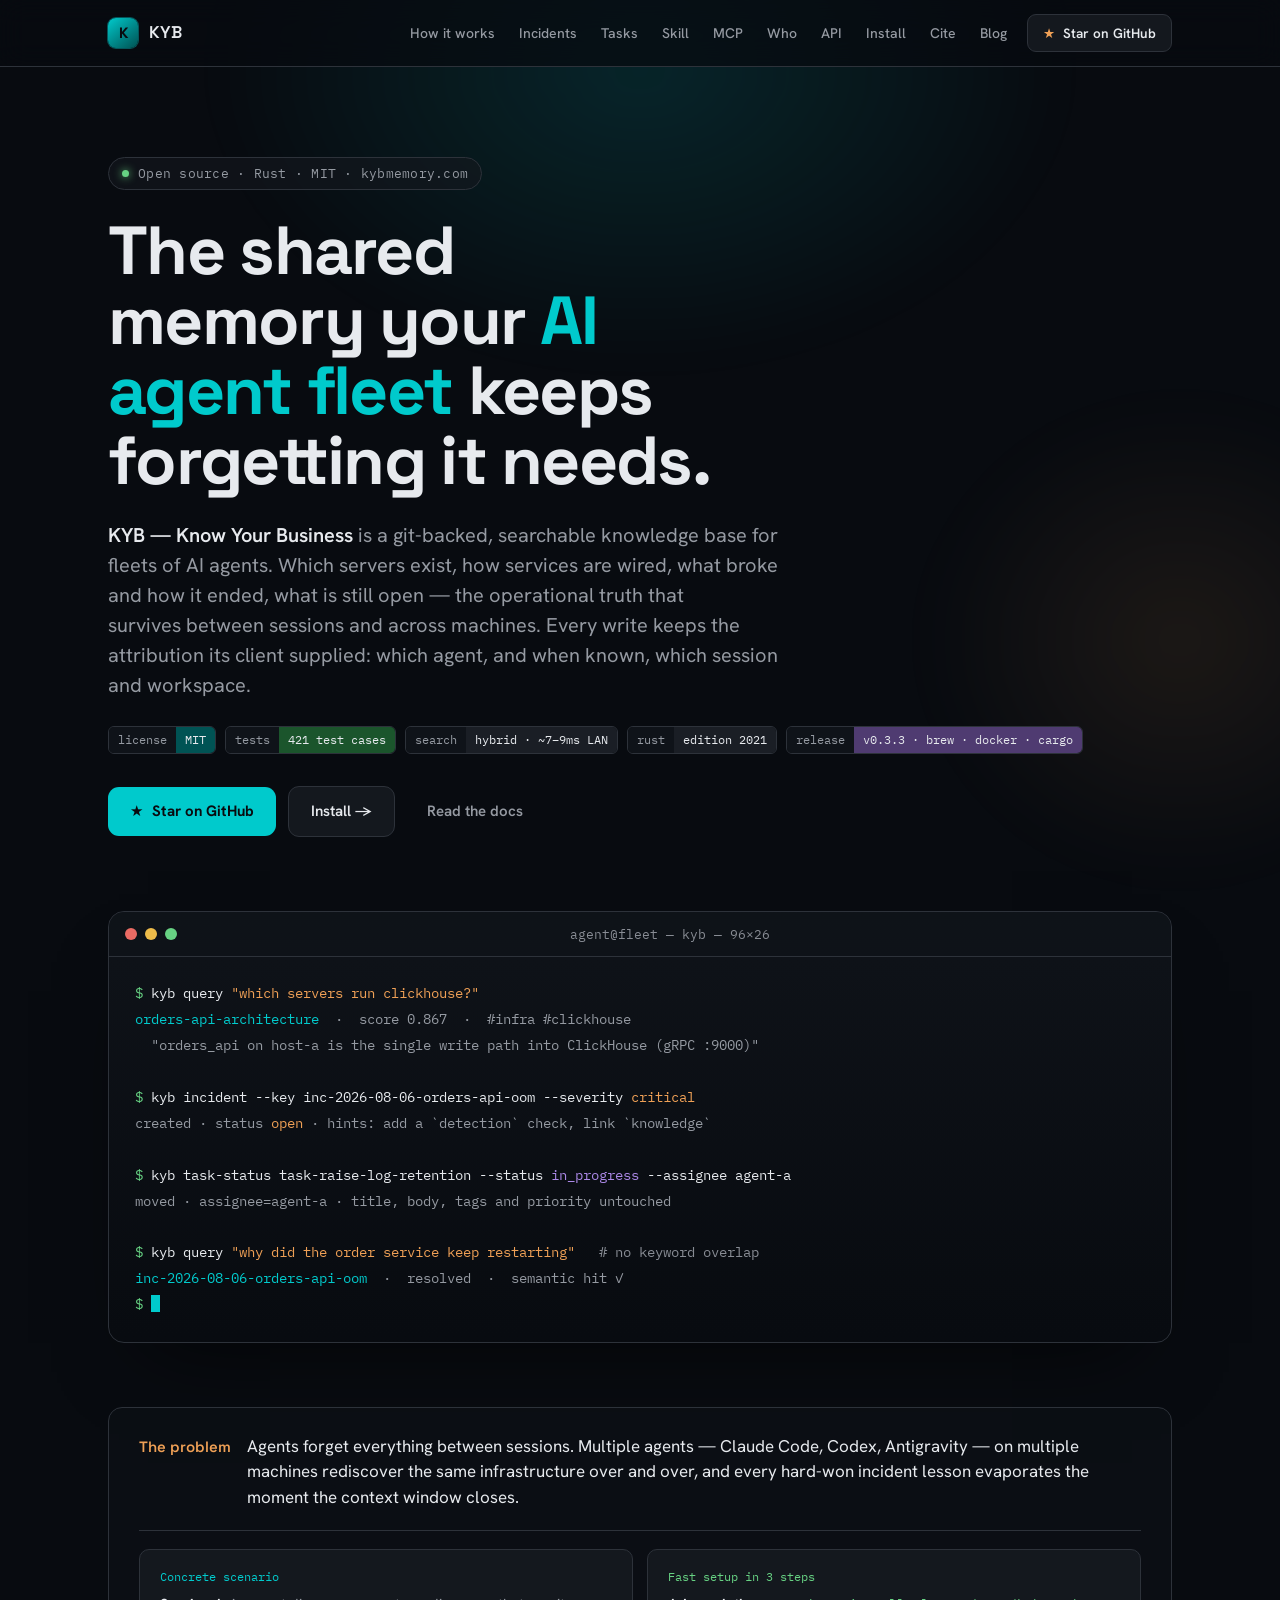
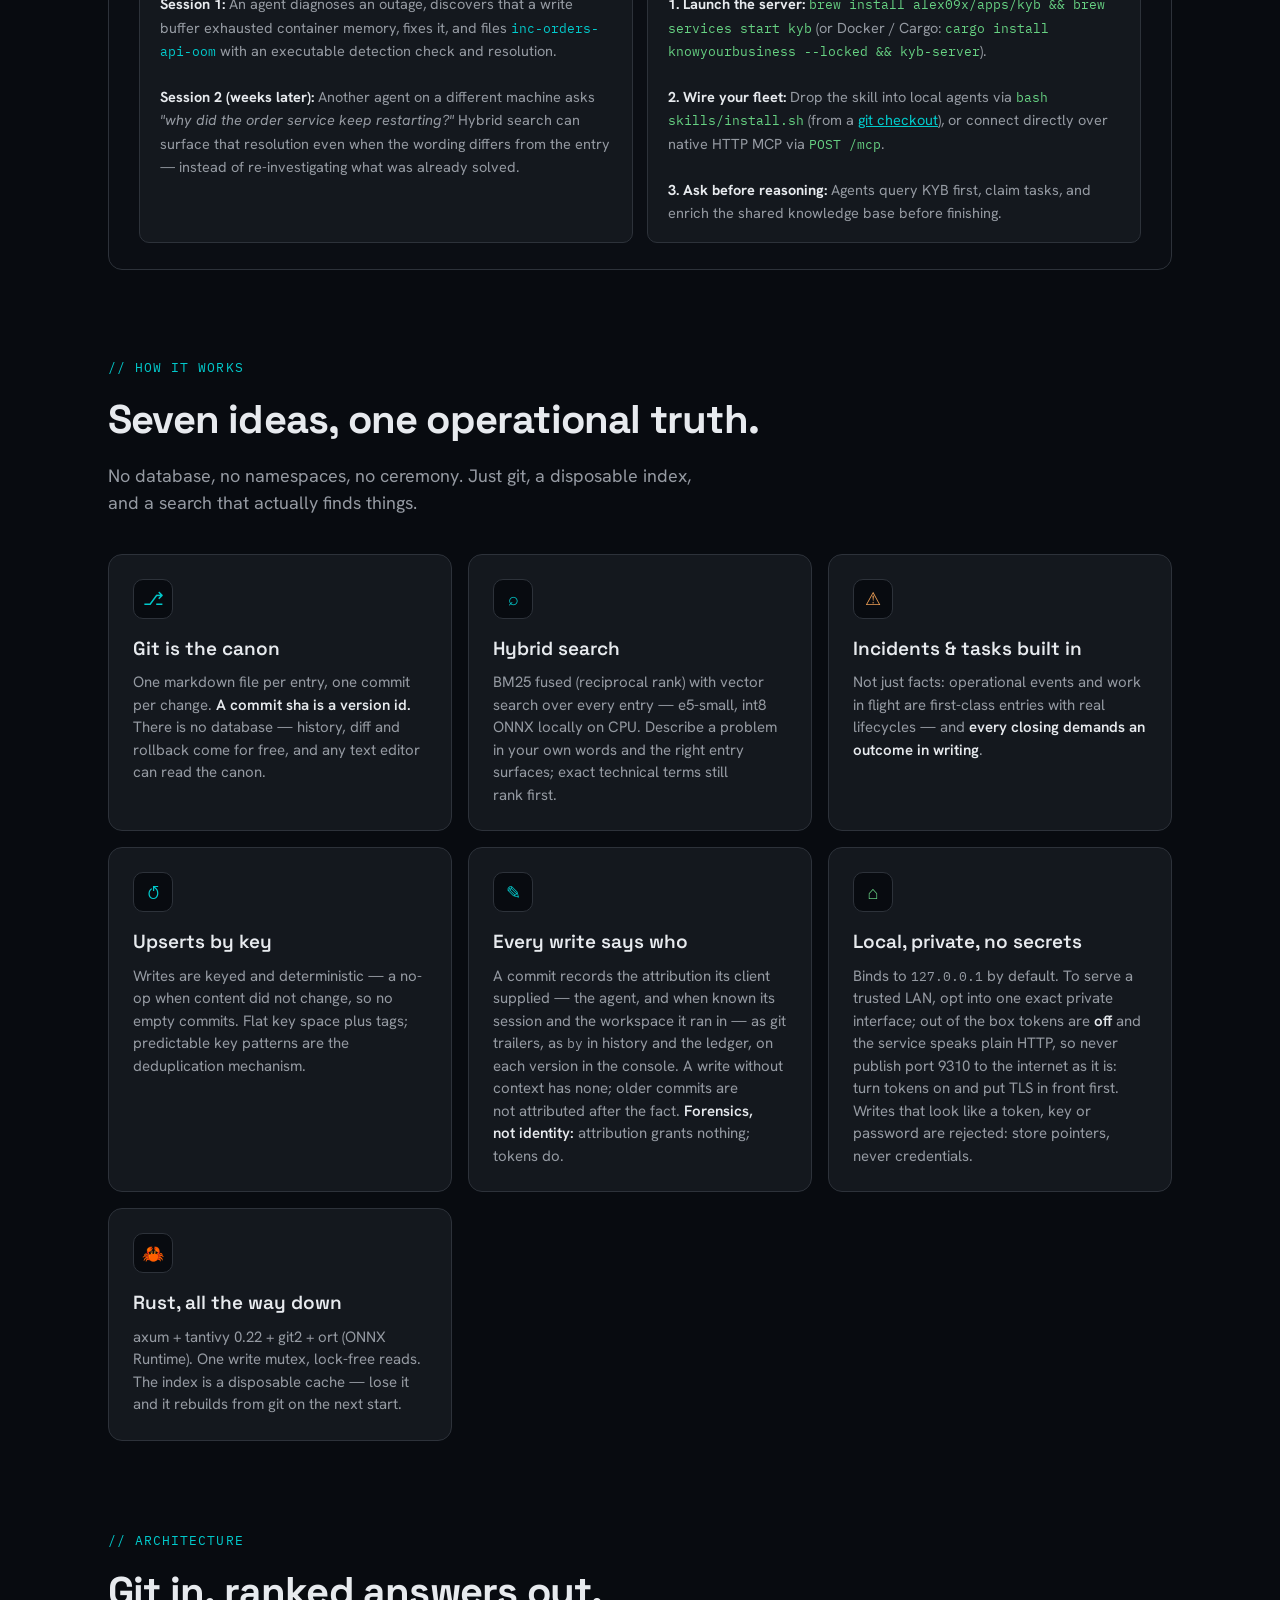
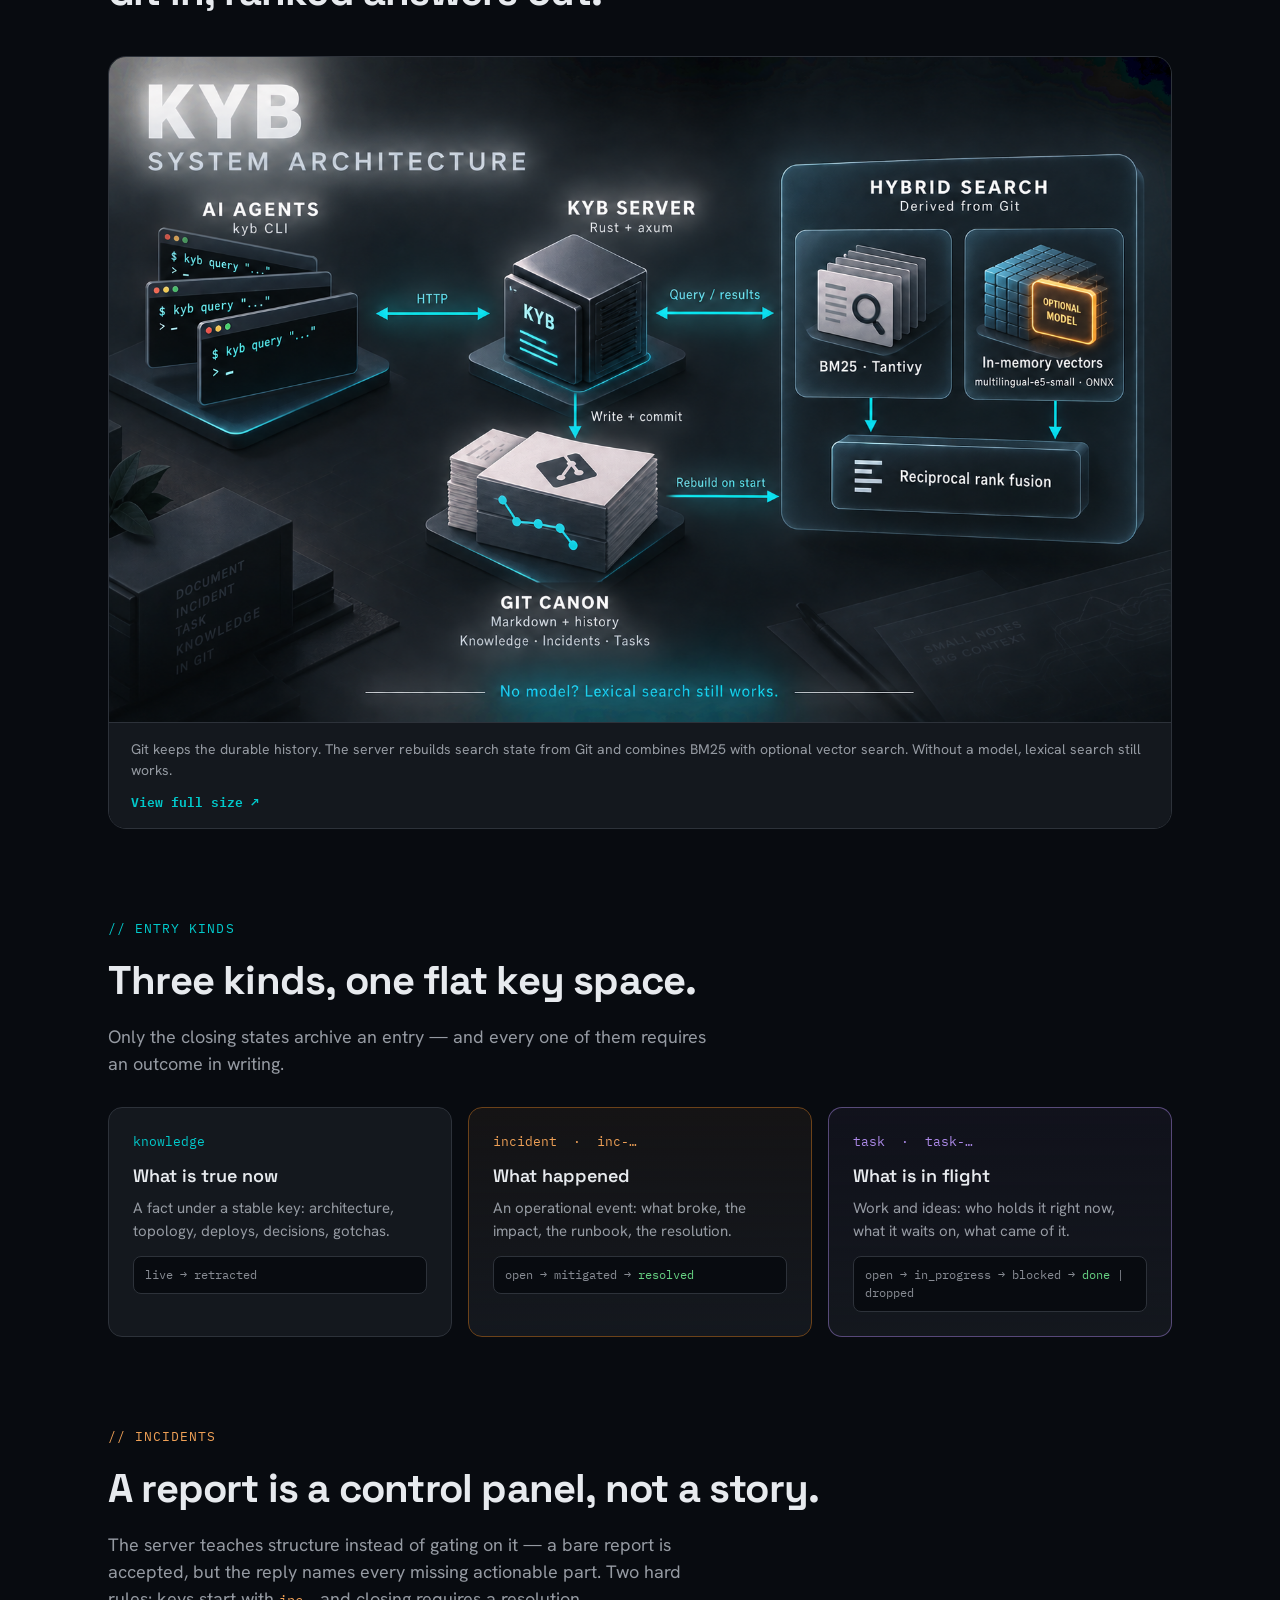
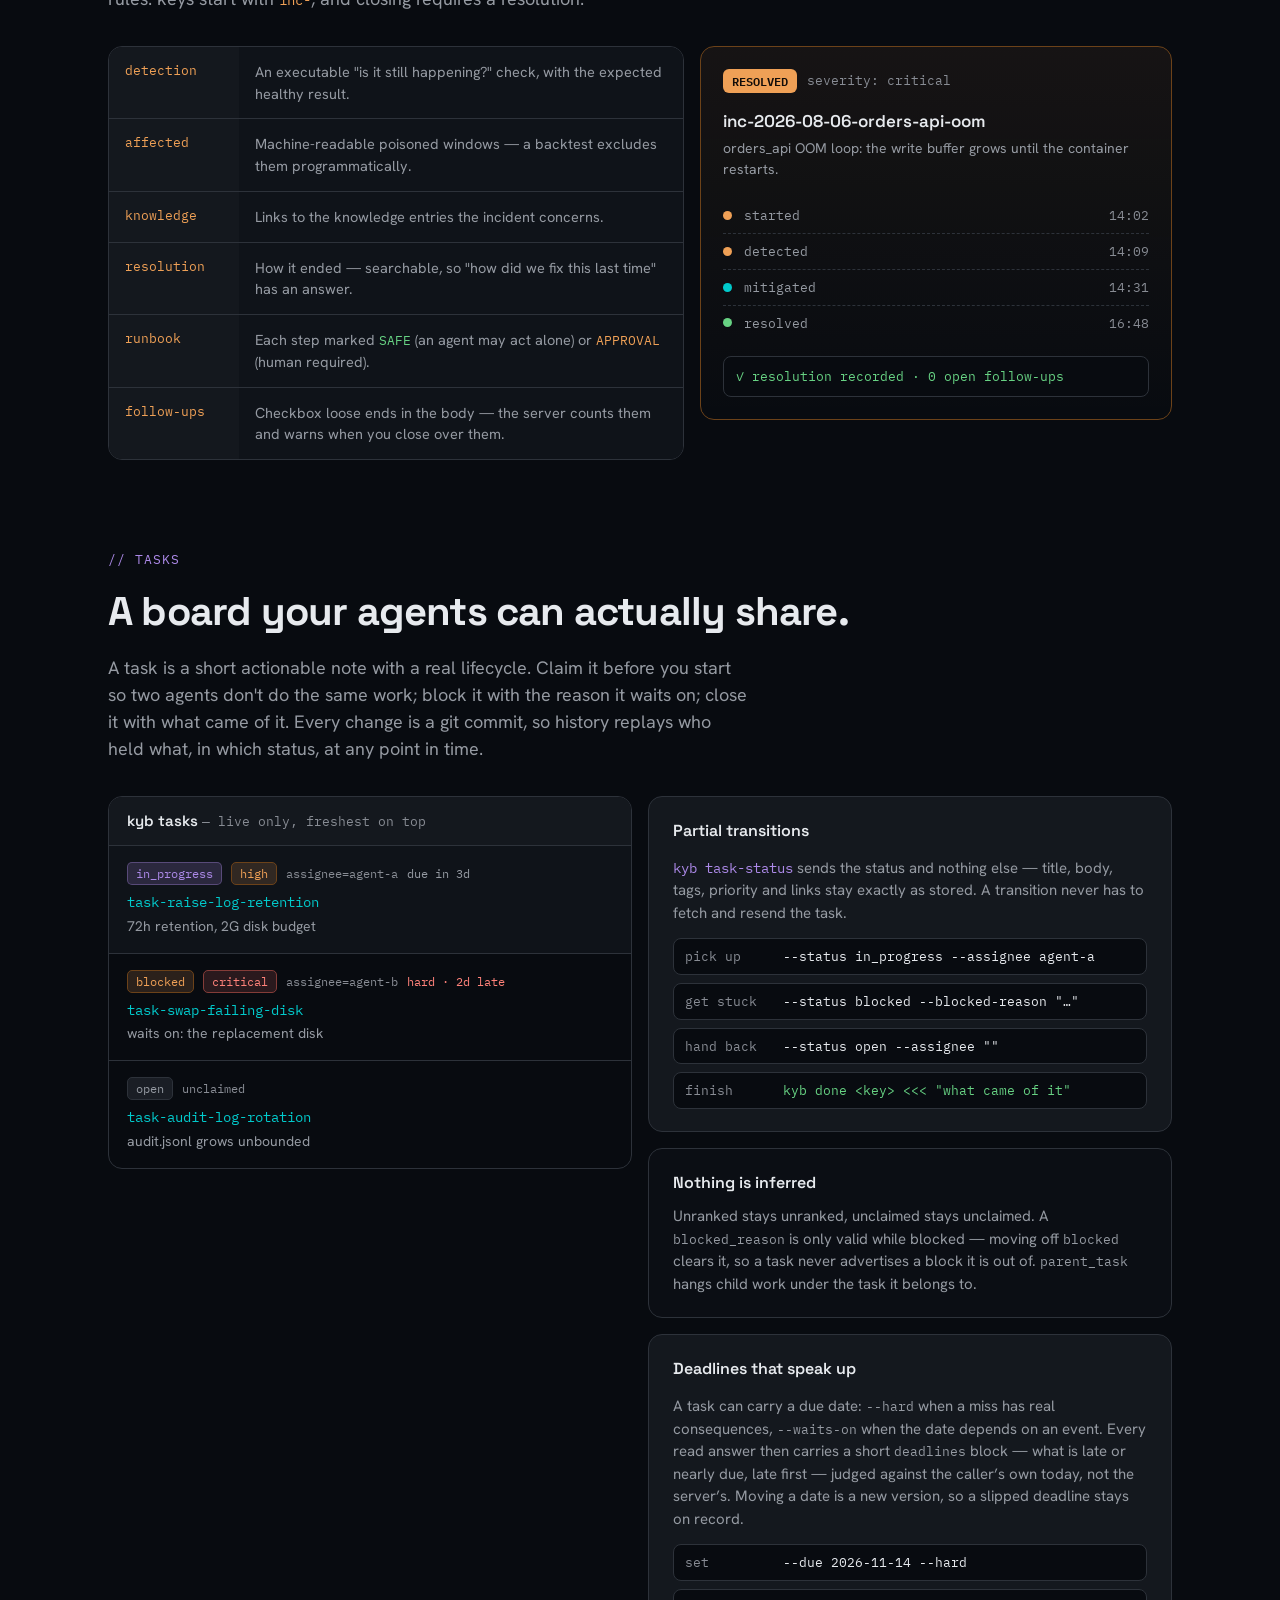
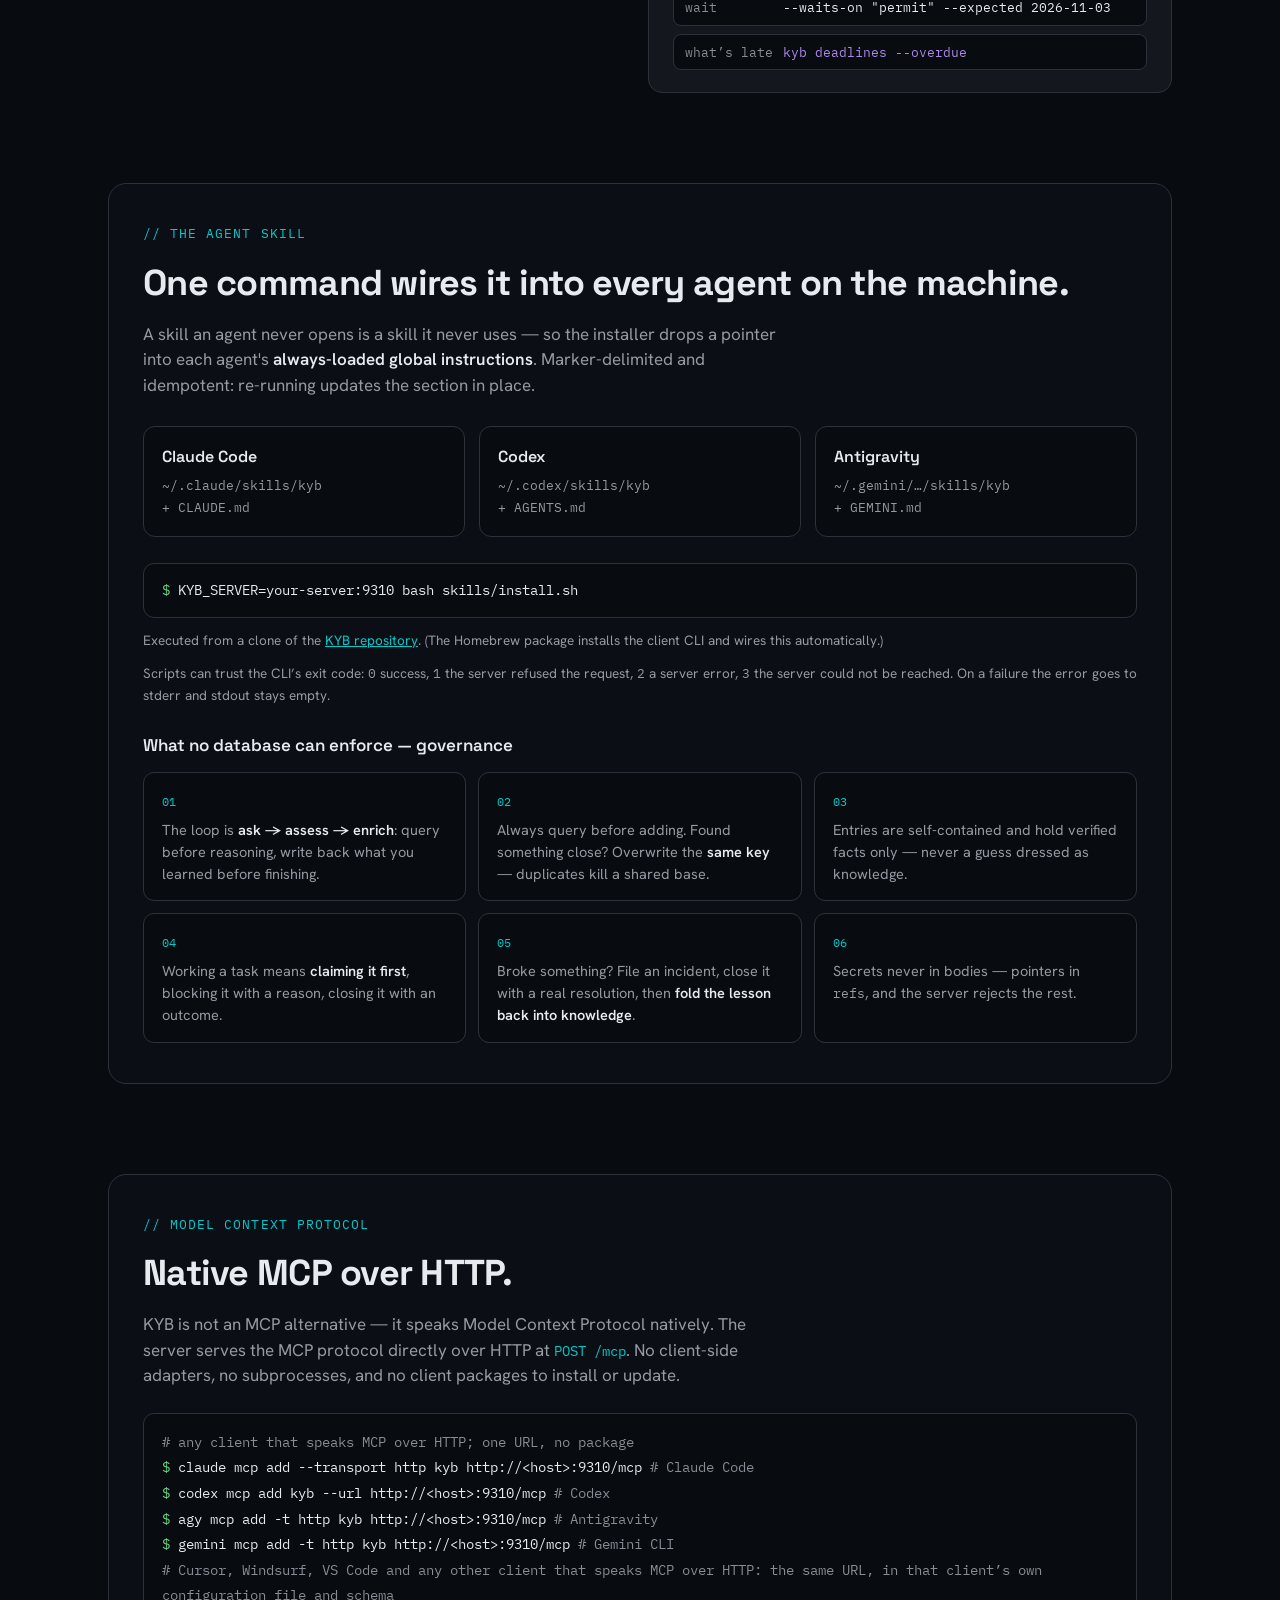
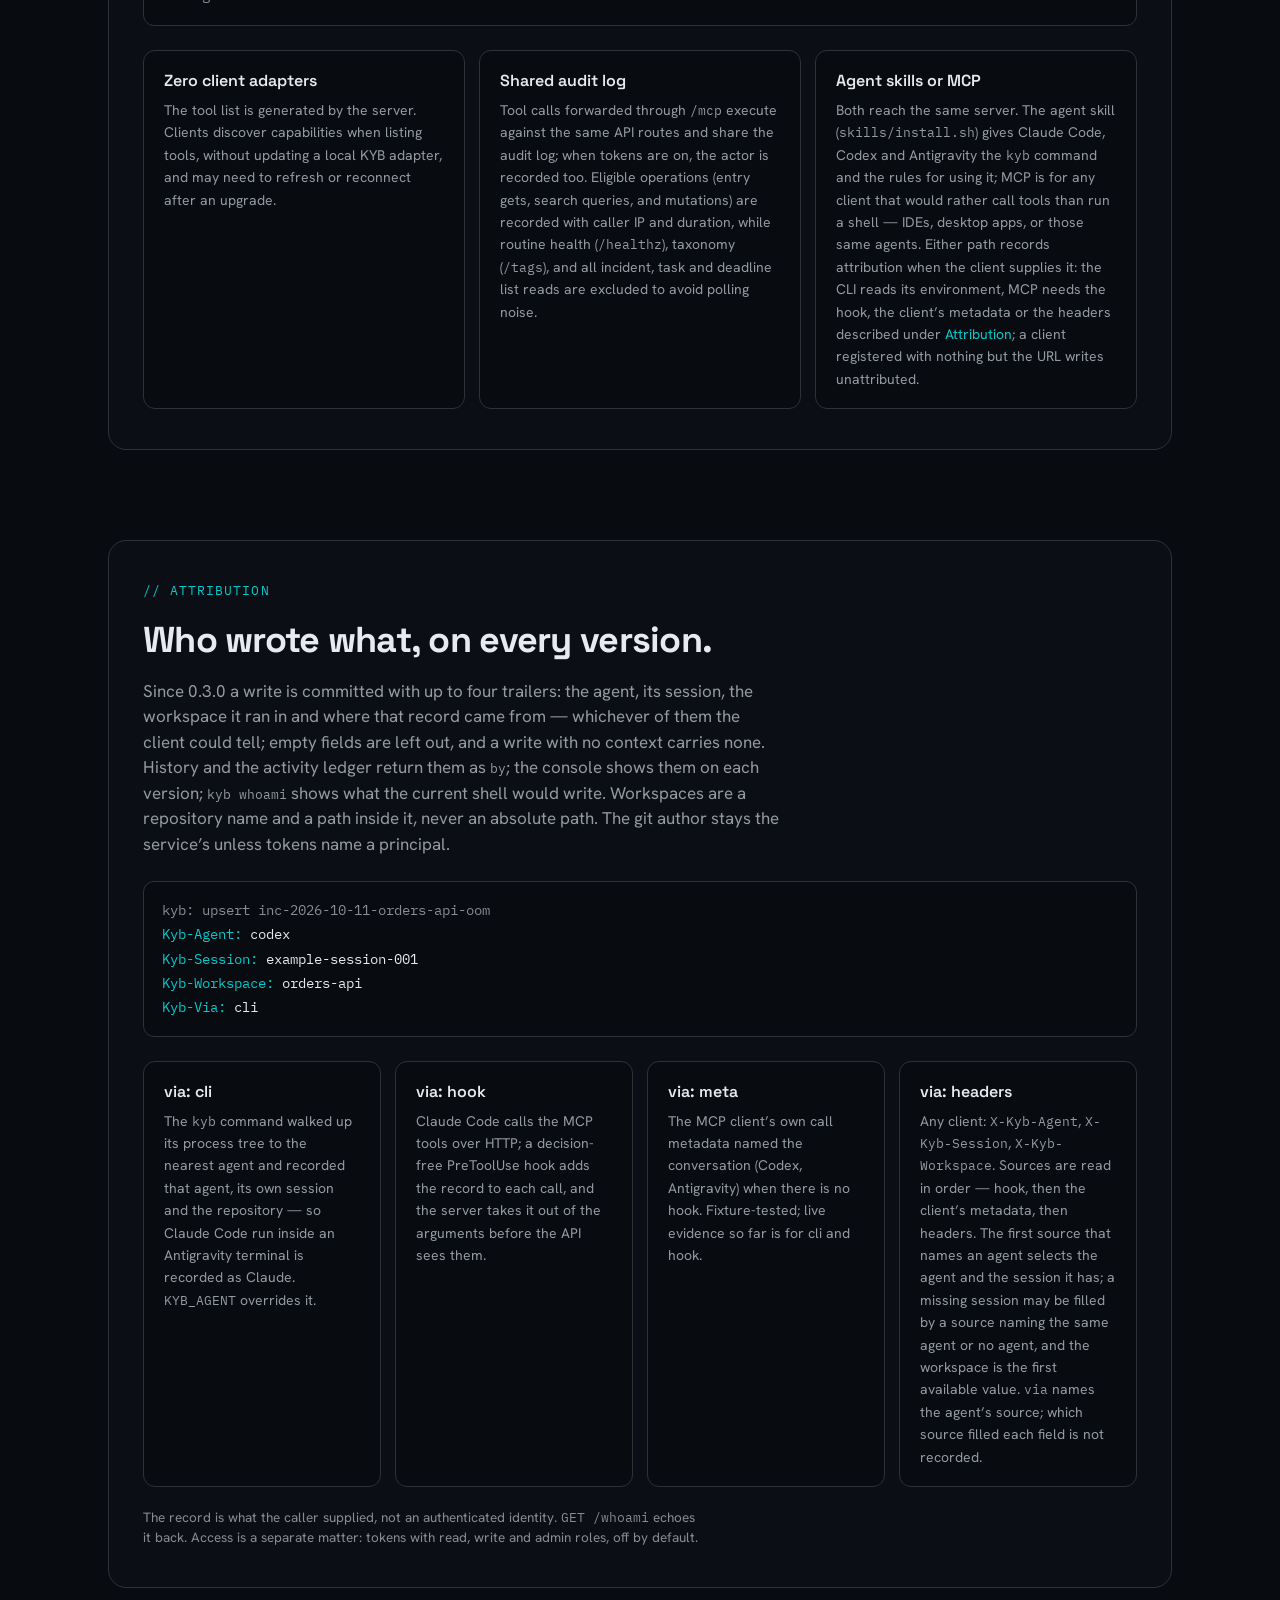
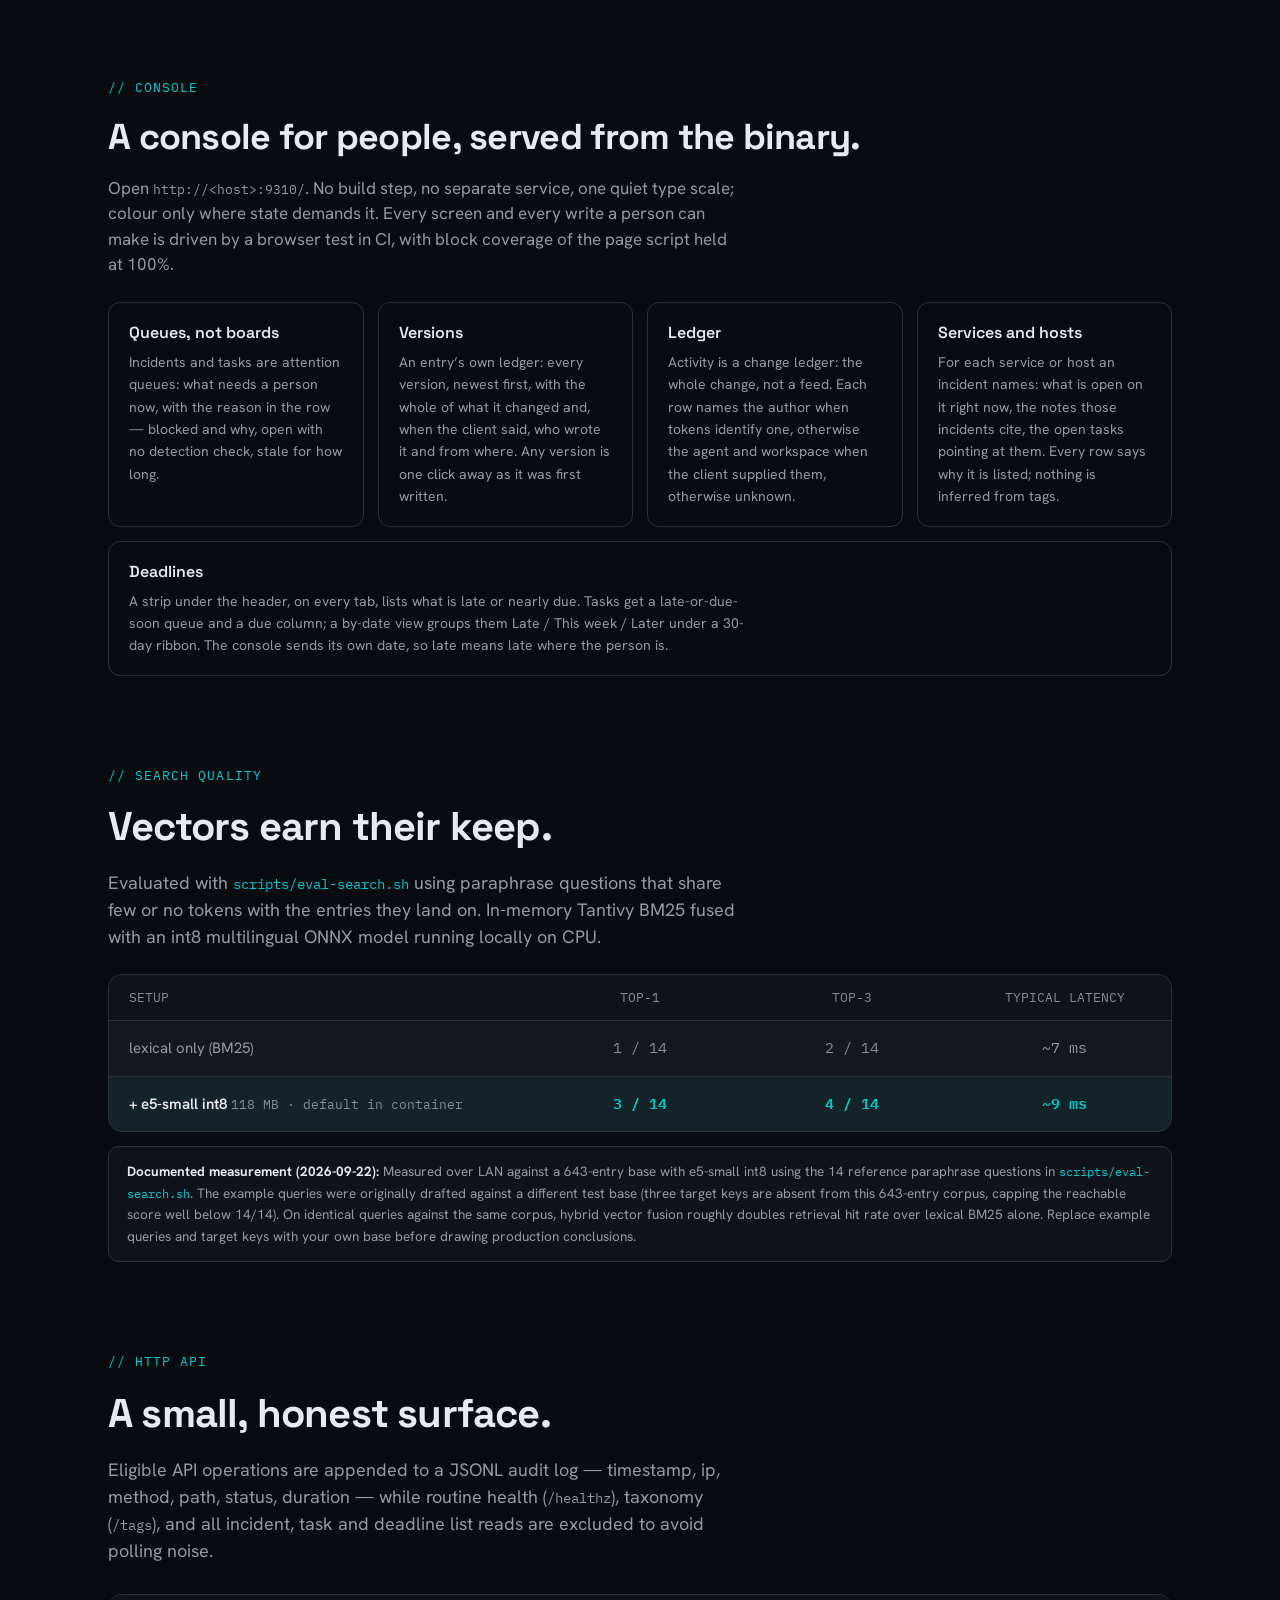
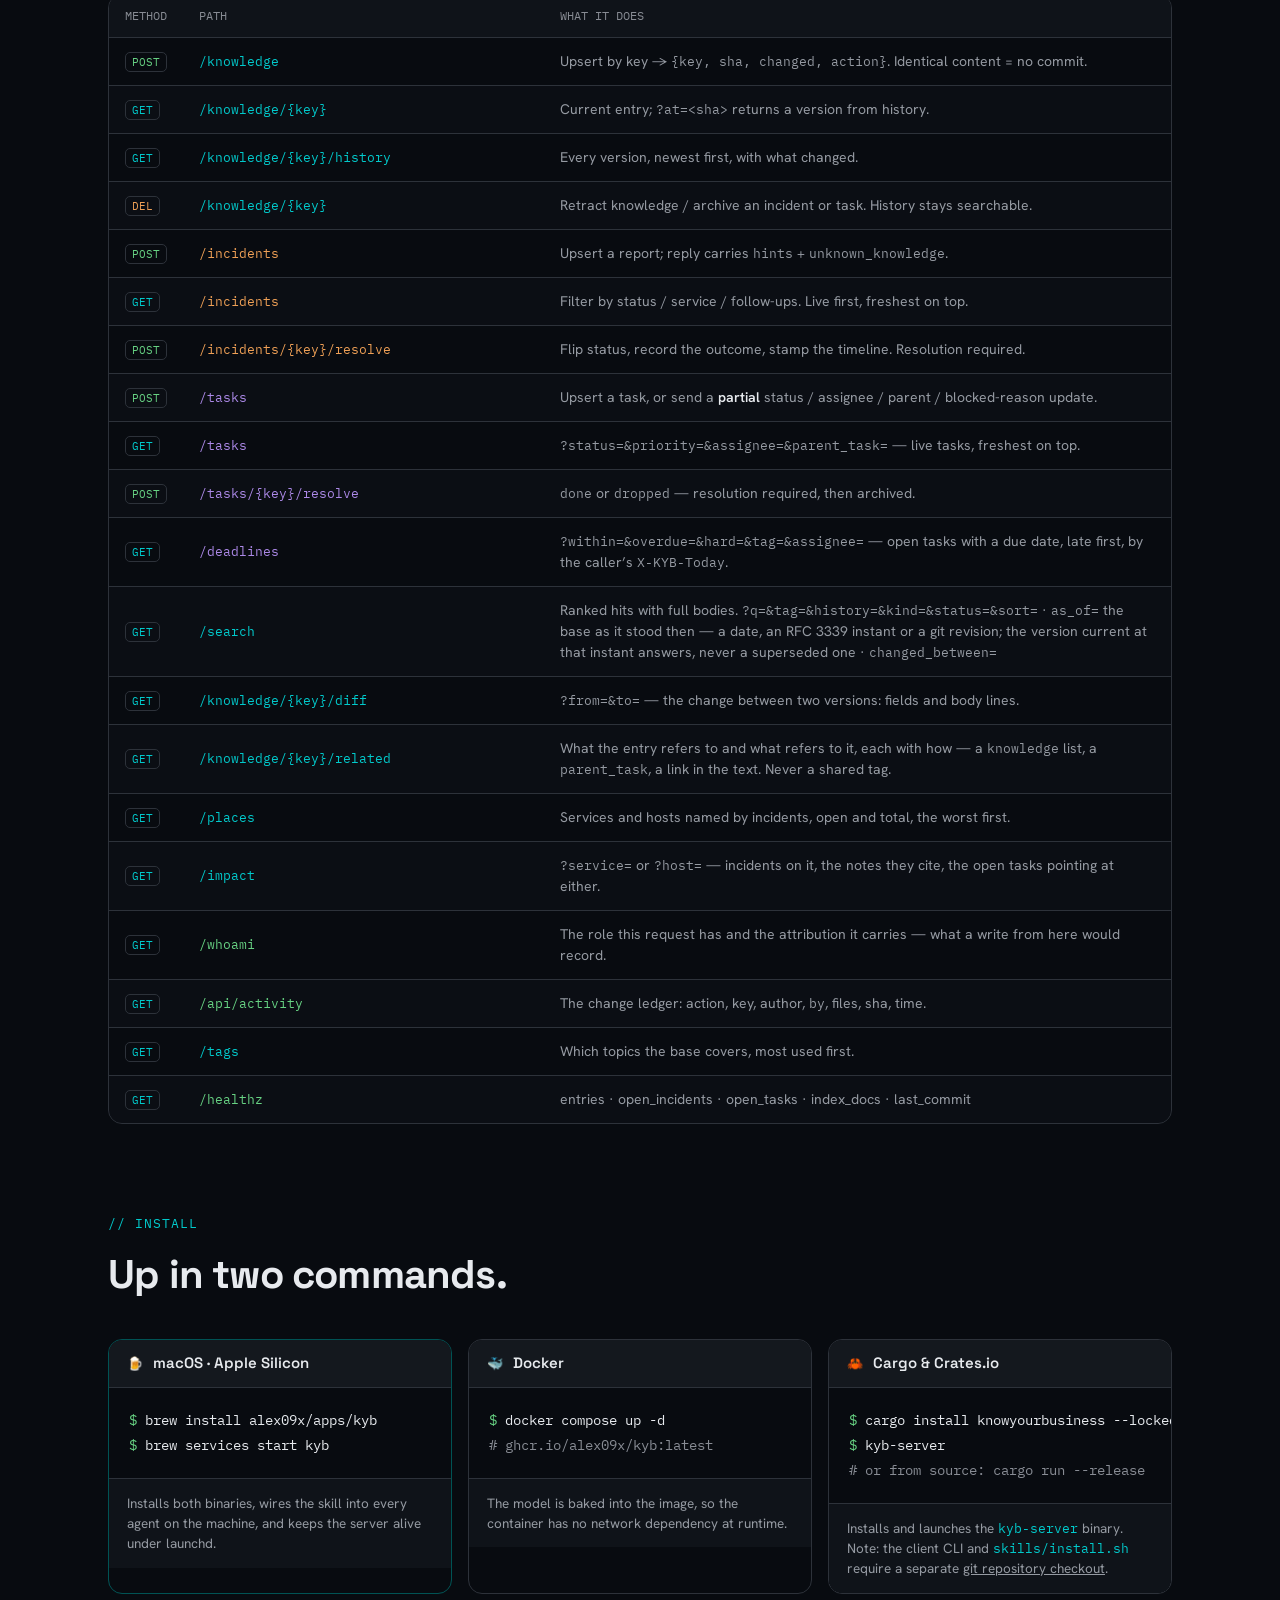
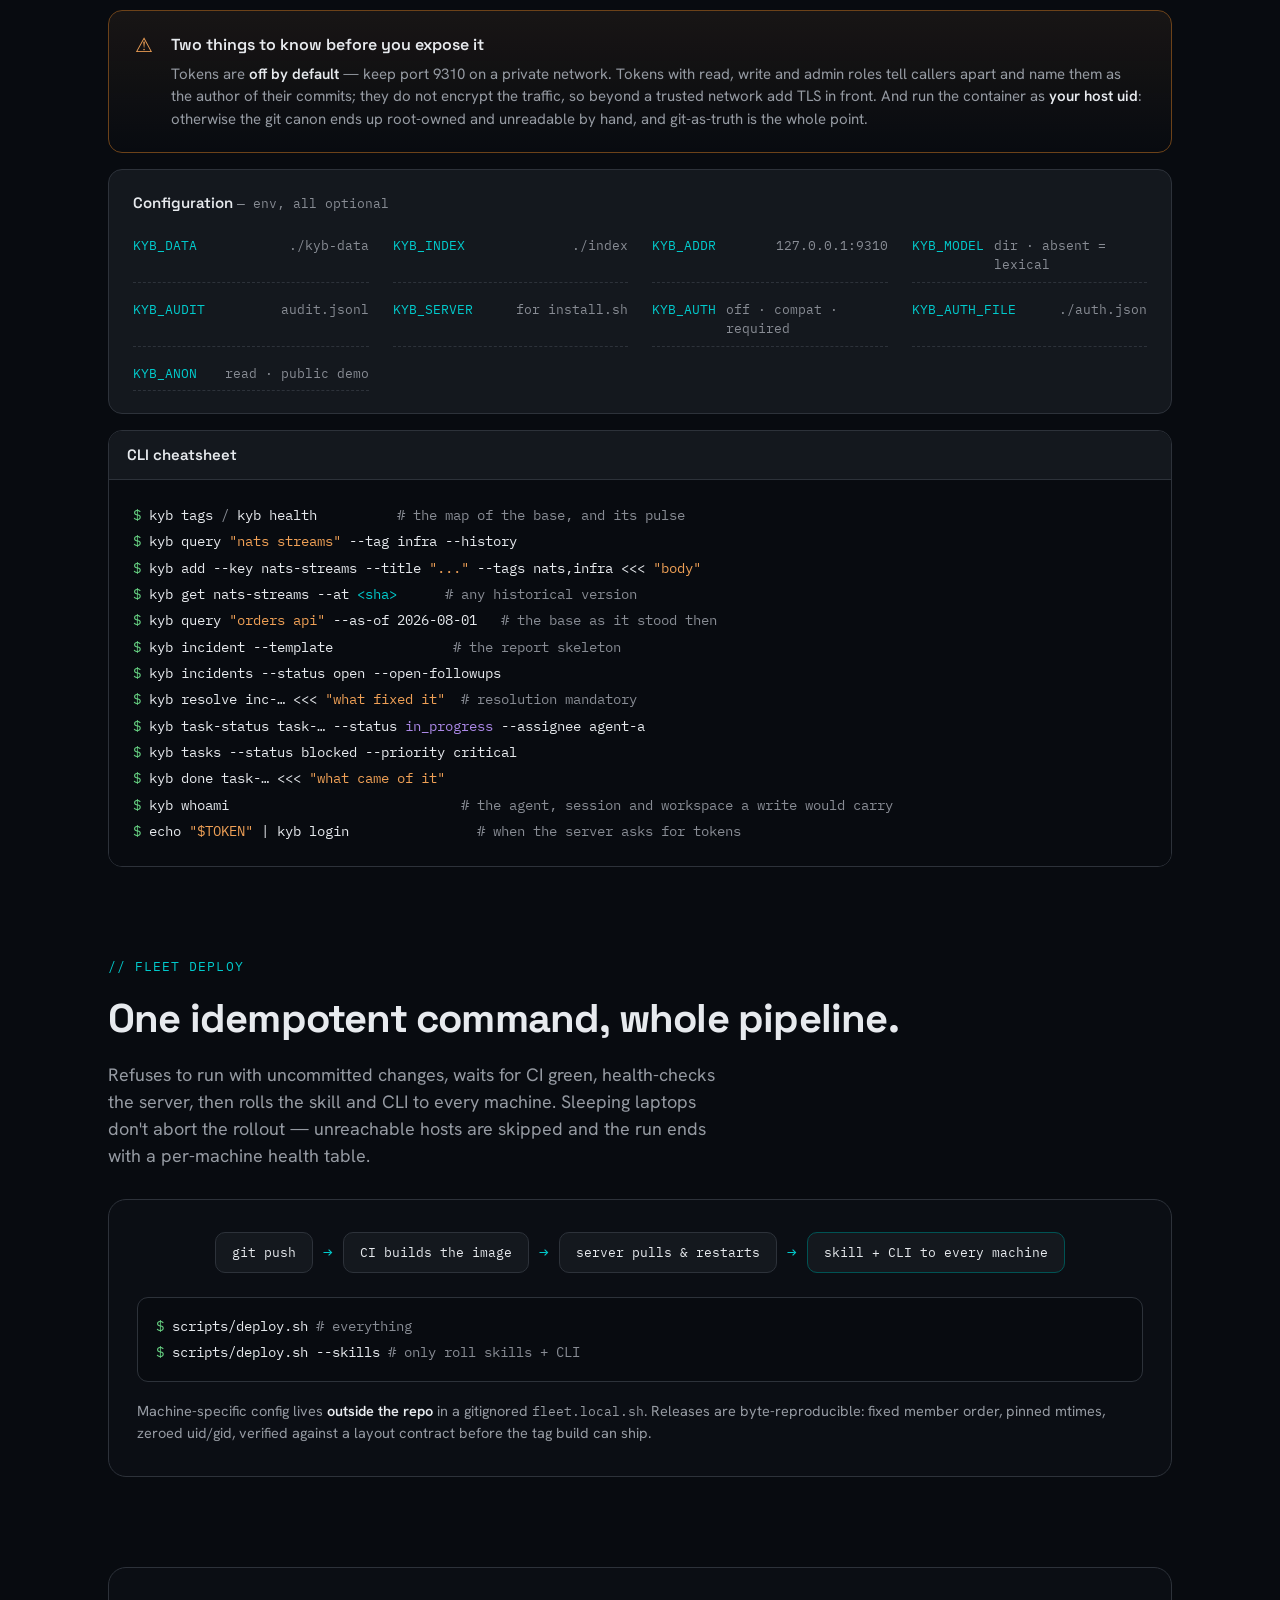
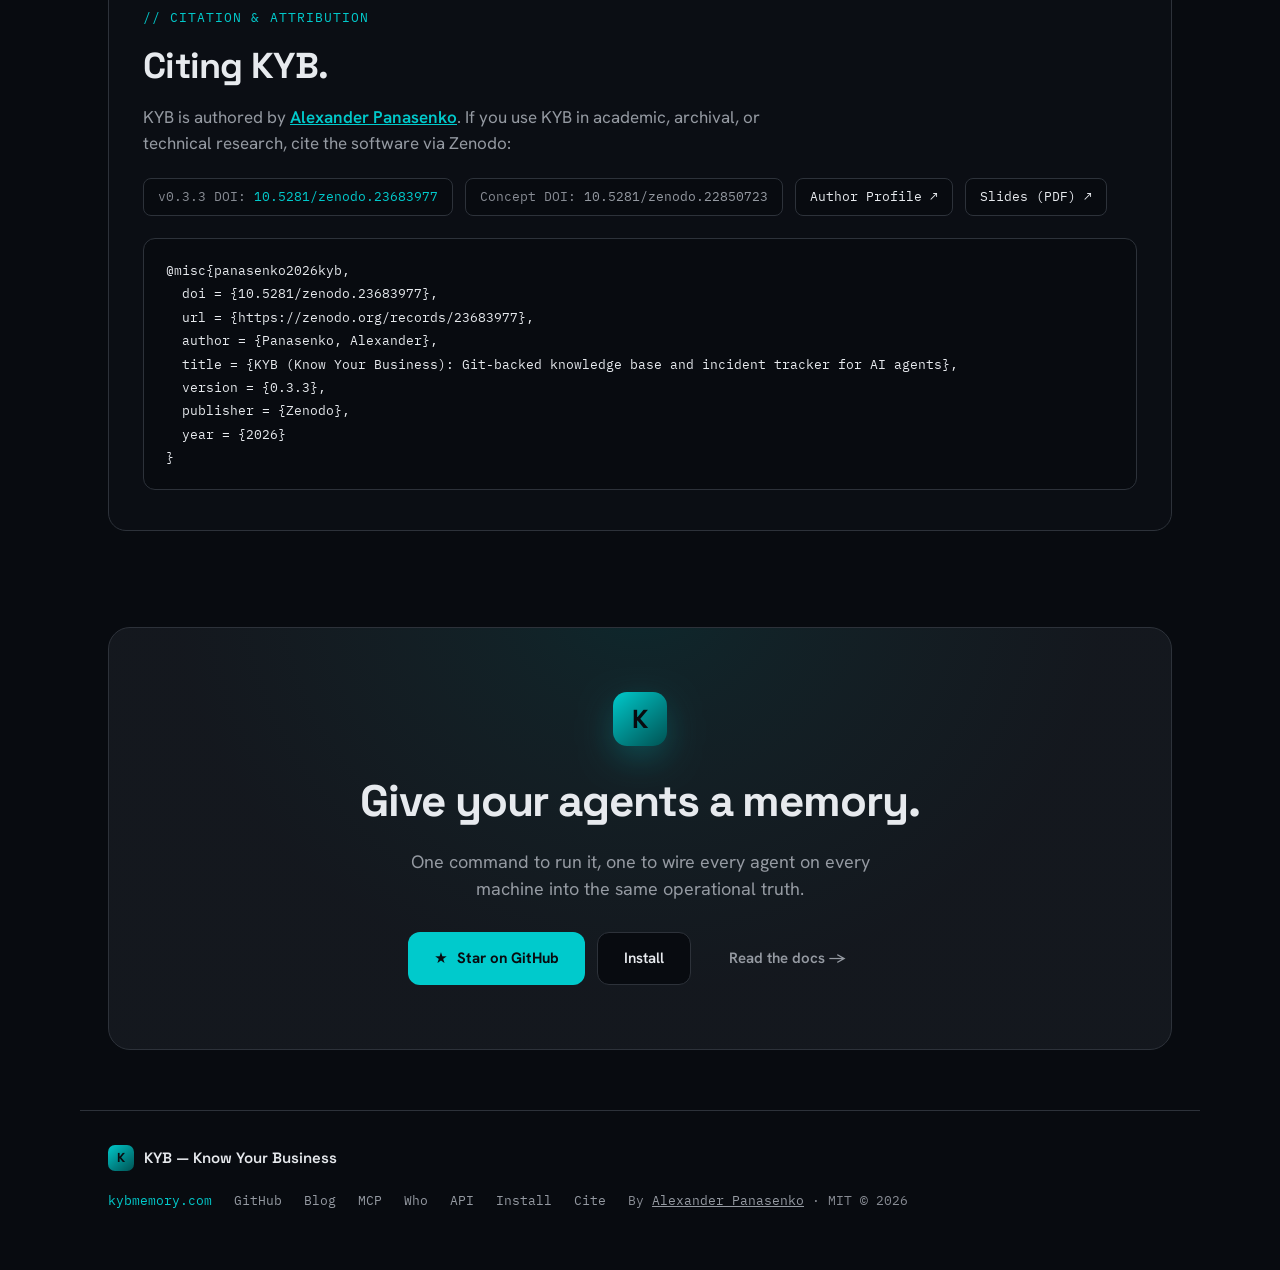
==== commit bab936df: "docs: link the KYB slides on Zenodo next to the citation README and kybmemory.com point to the publi" ====
--- a/docs/index.html
+++ b/docs/index.html
@@ -710,6 +710,9 @@
         <a href="https://prod.codes/about/" style="display: inline-flex; align-items: center; gap: 8px; max-width: 100%; box-sizing: border-box; padding: 8px 14px; border-radius: 8px; background: var(--bg); border: 1px solid var(--border); font-family: 'IBM Plex Mono'; font-size: 13px; color: var(--text);">
           <span>Author Profile ↗</span>
         </a>
+        <a href="https://zenodo.org/records/23911562" style="display: inline-flex; align-items: center; gap: 8px; max-width: 100%; box-sizing: border-box; padding: 8px 14px; border-radius: 8px; background: var(--bg); border: 1px solid var(--border); font-family: 'IBM Plex Mono'; font-size: 13px; color: var(--text);">
+          <span>Slides (PDF) ↗</span>
+        </a>
       </div>
 
       <pre role="region" tabindex="0" aria-label="BibTeX citation" style="margin: 0; padding: 20px 22px; font-family: 'IBM Plex Mono'; font-size: 13px; line-height: 1.8; color: var(--text); background: var(--bg); border: 1px solid var(--border); border-radius: 12px; overflow-x: auto;">@misc{panasenko2026kyb,
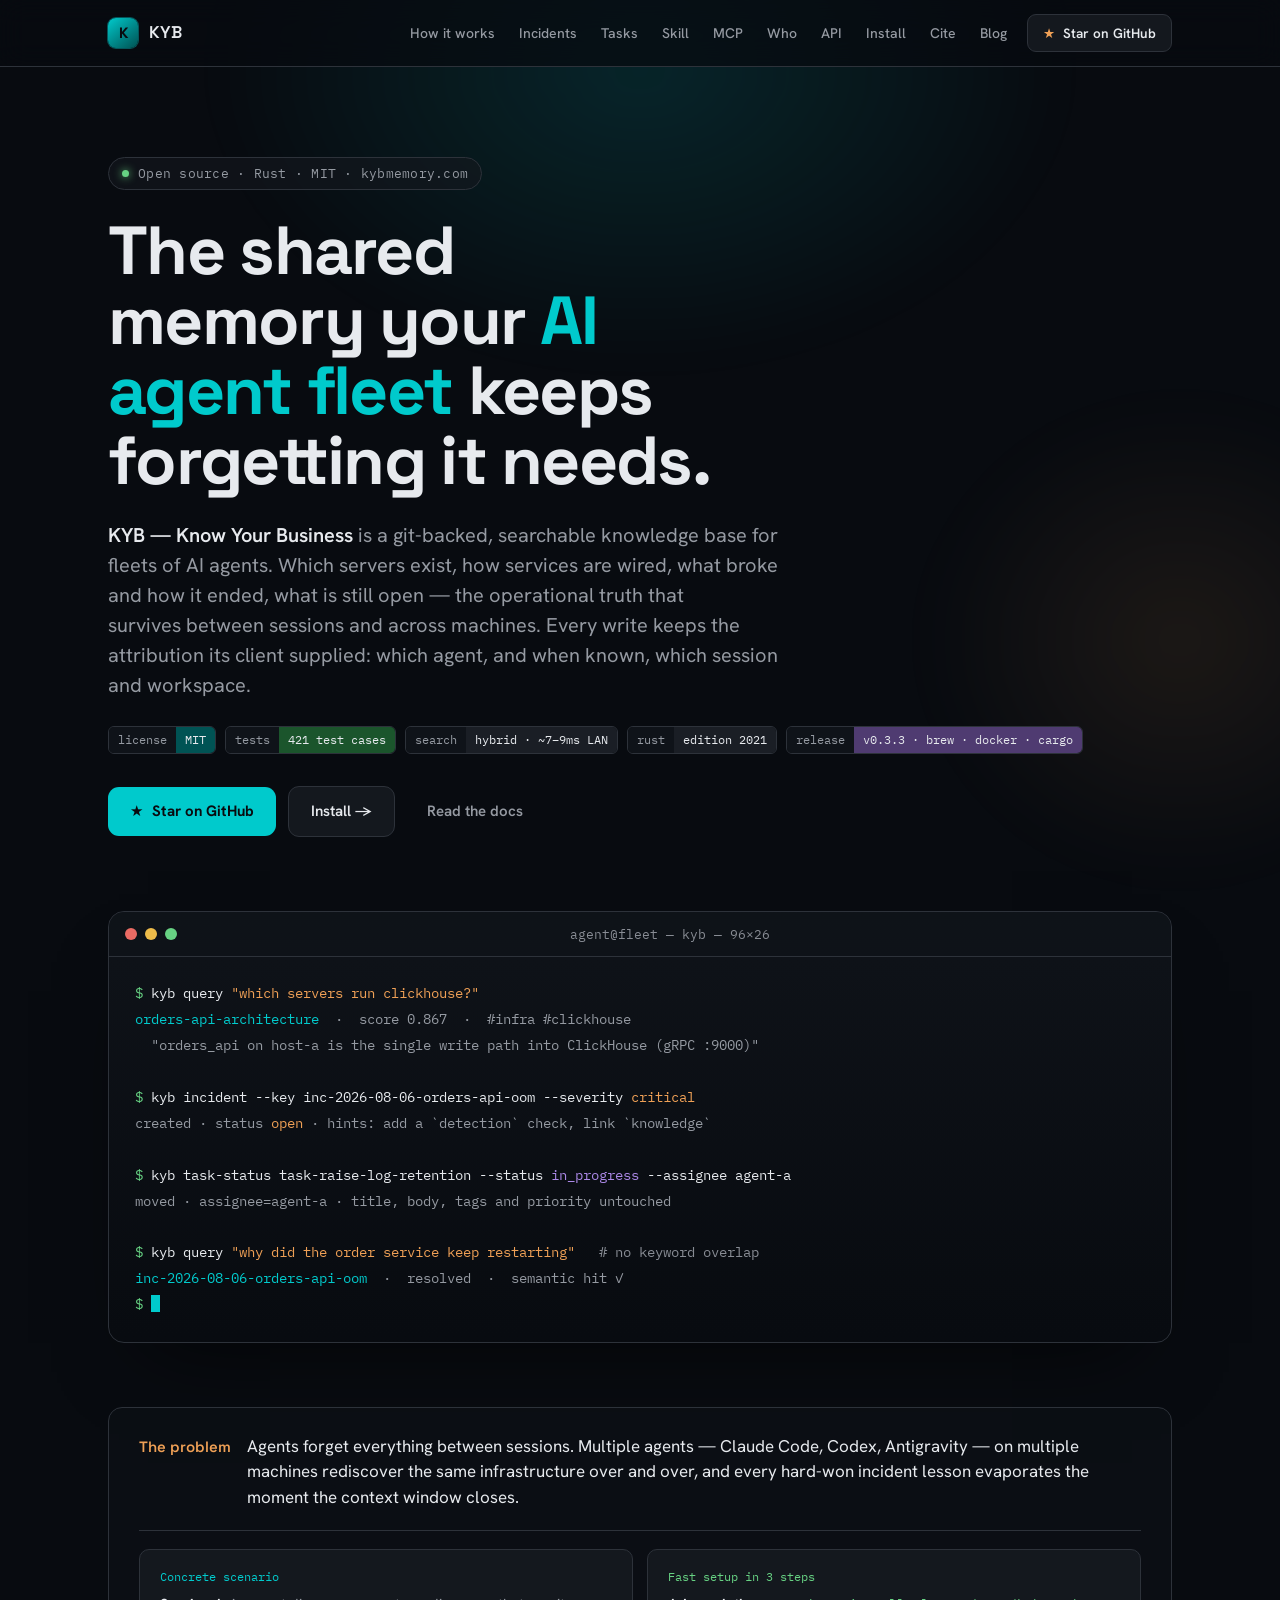
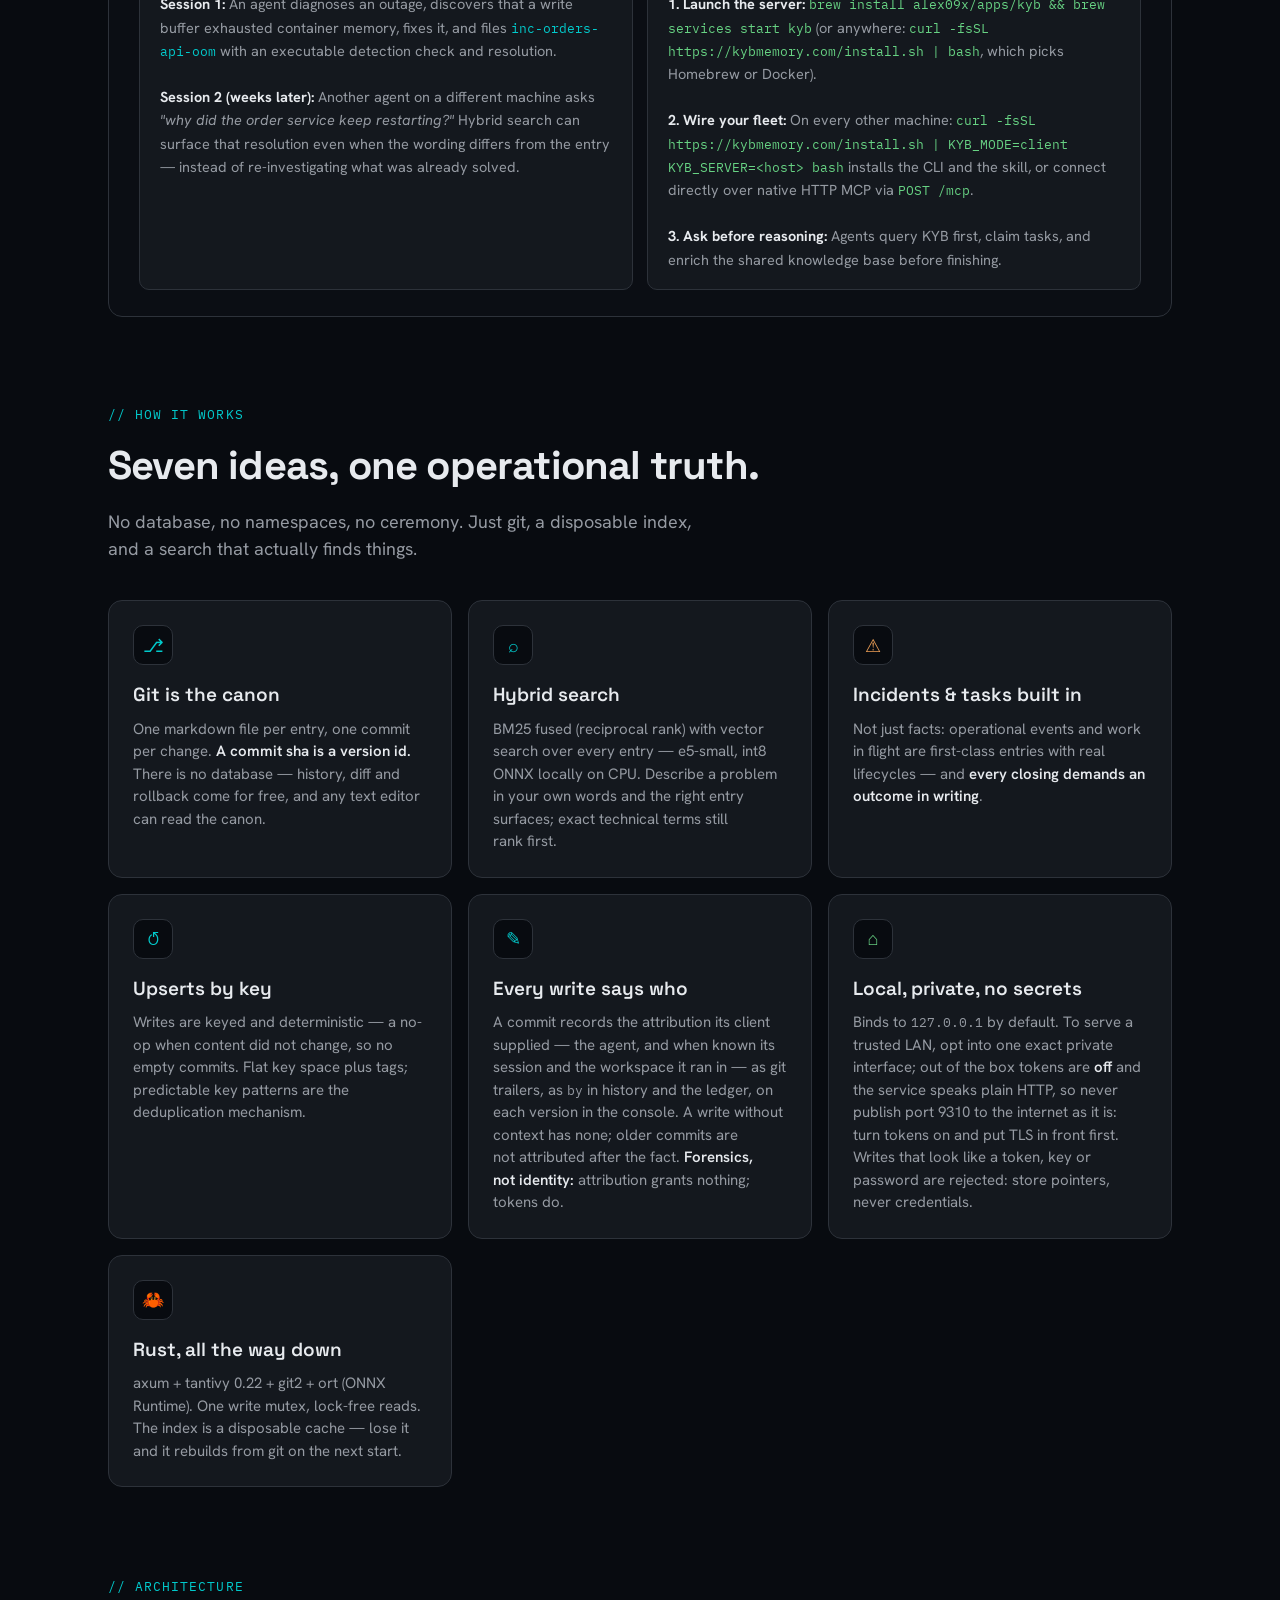
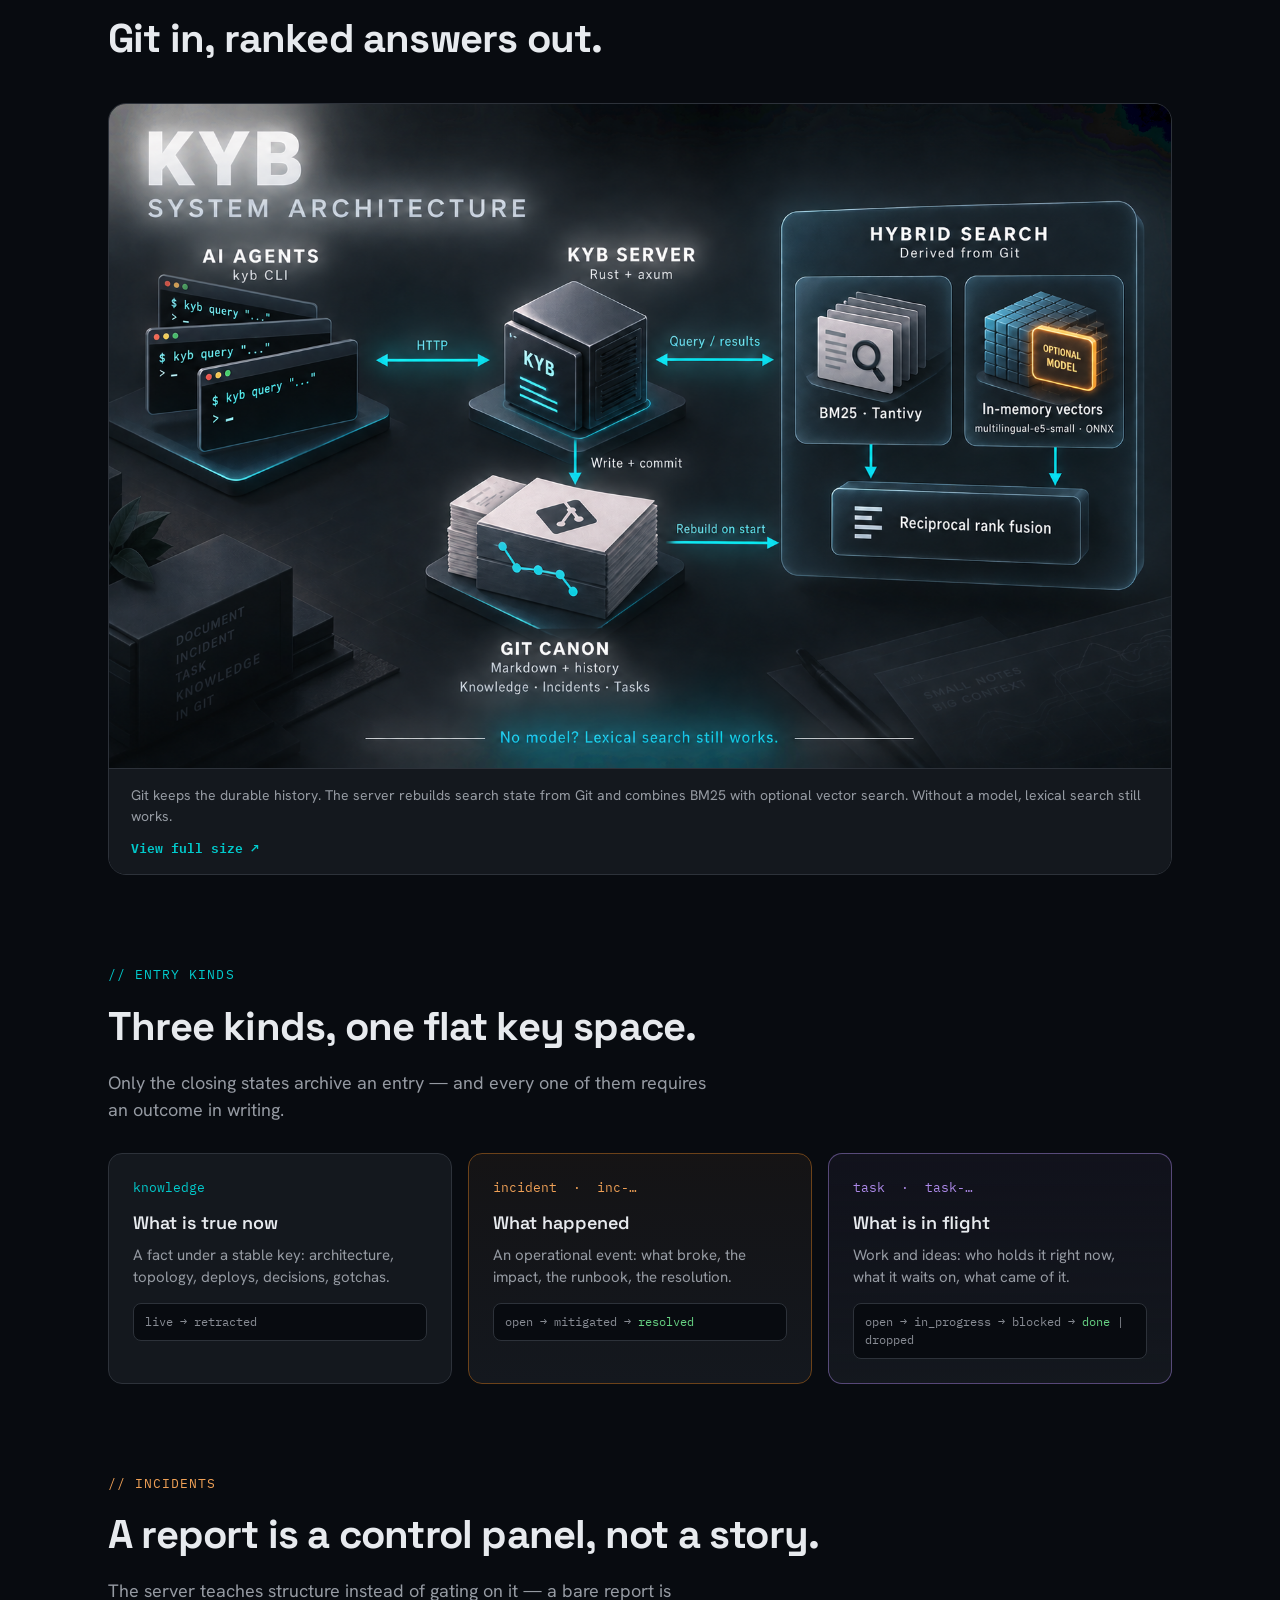
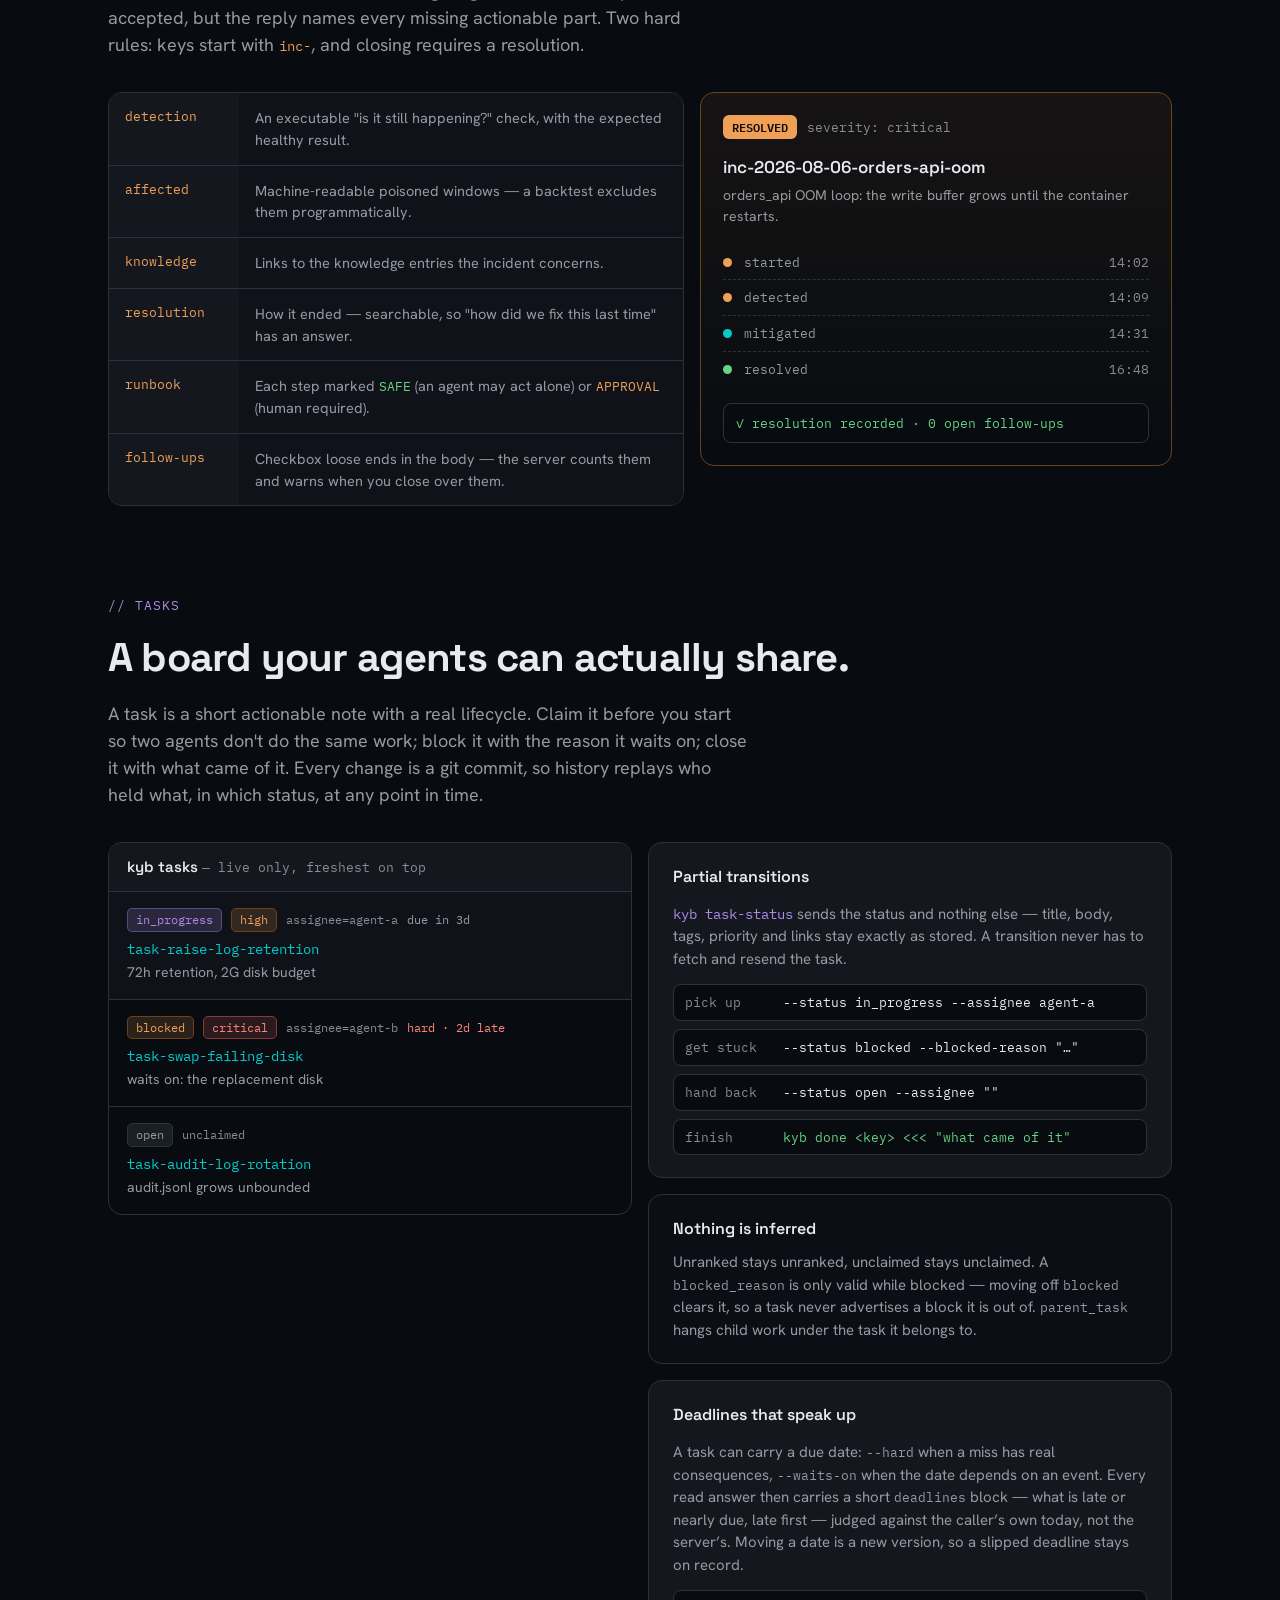
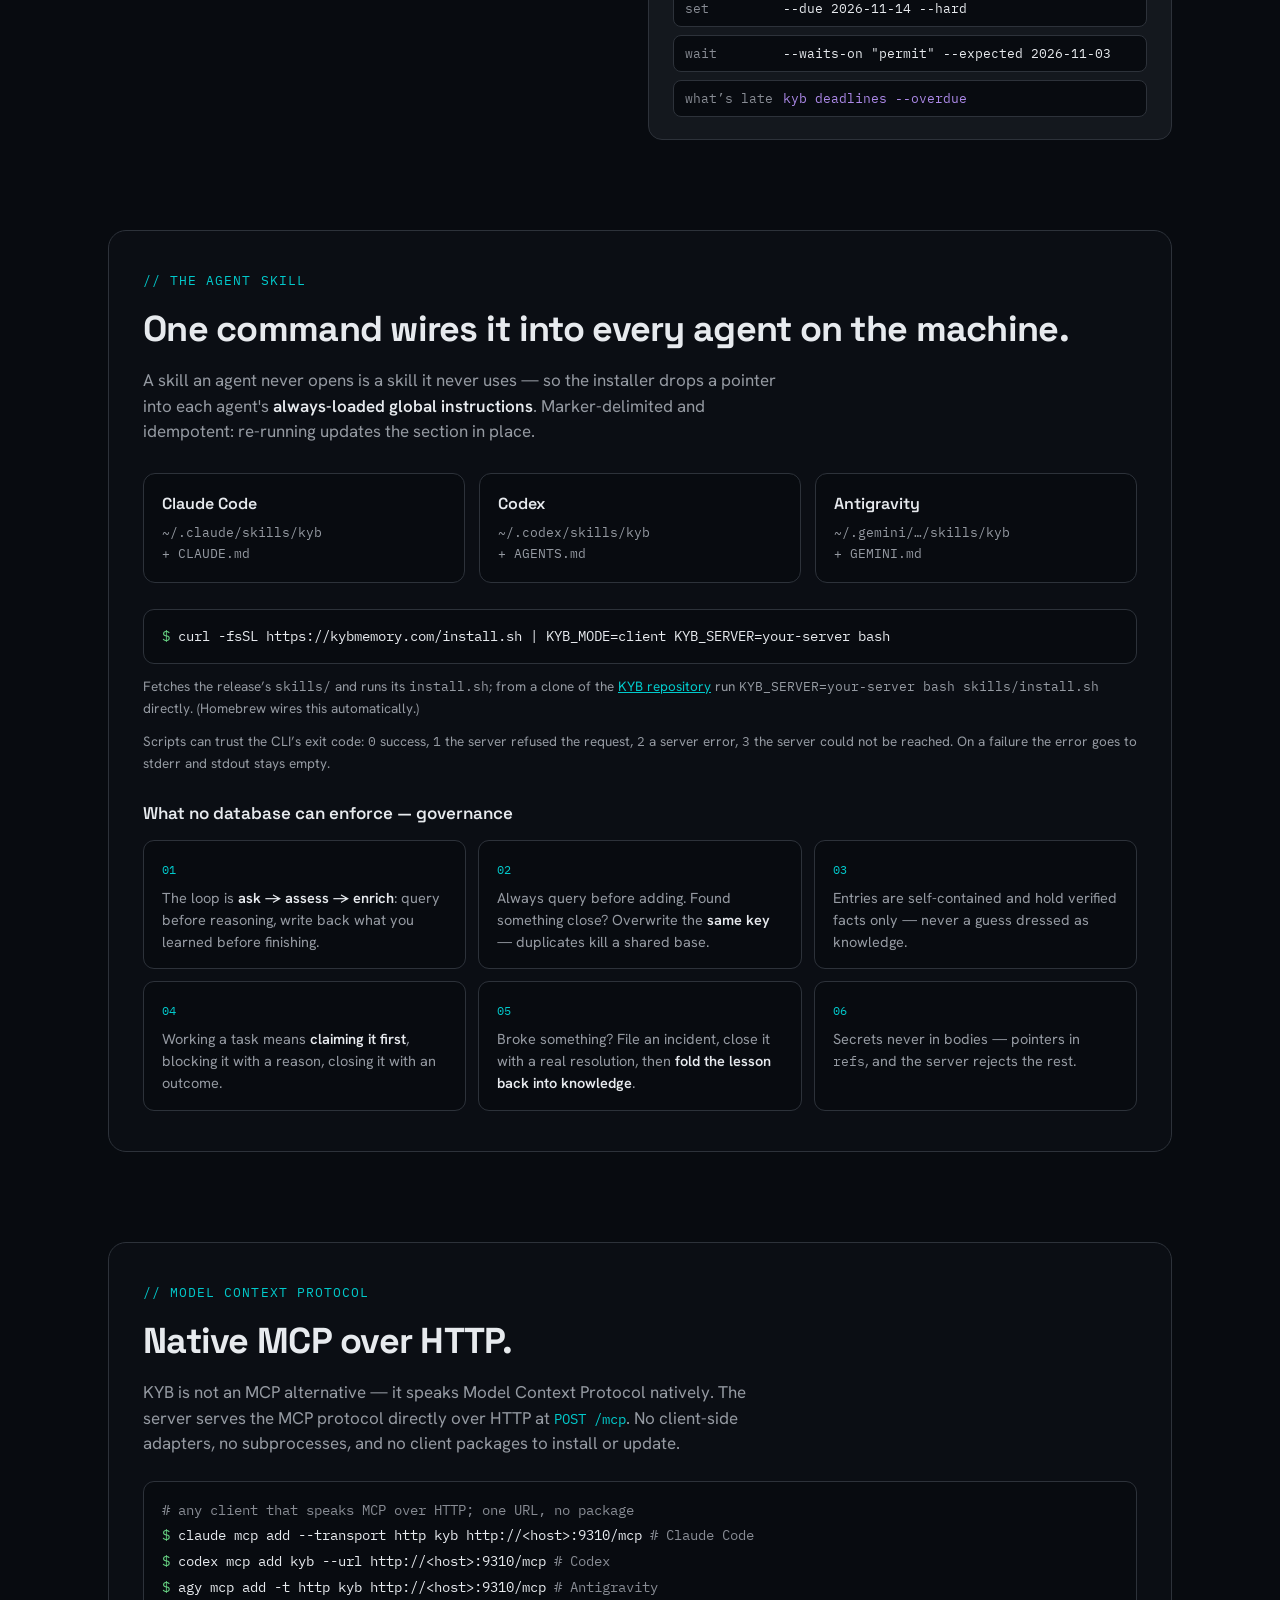
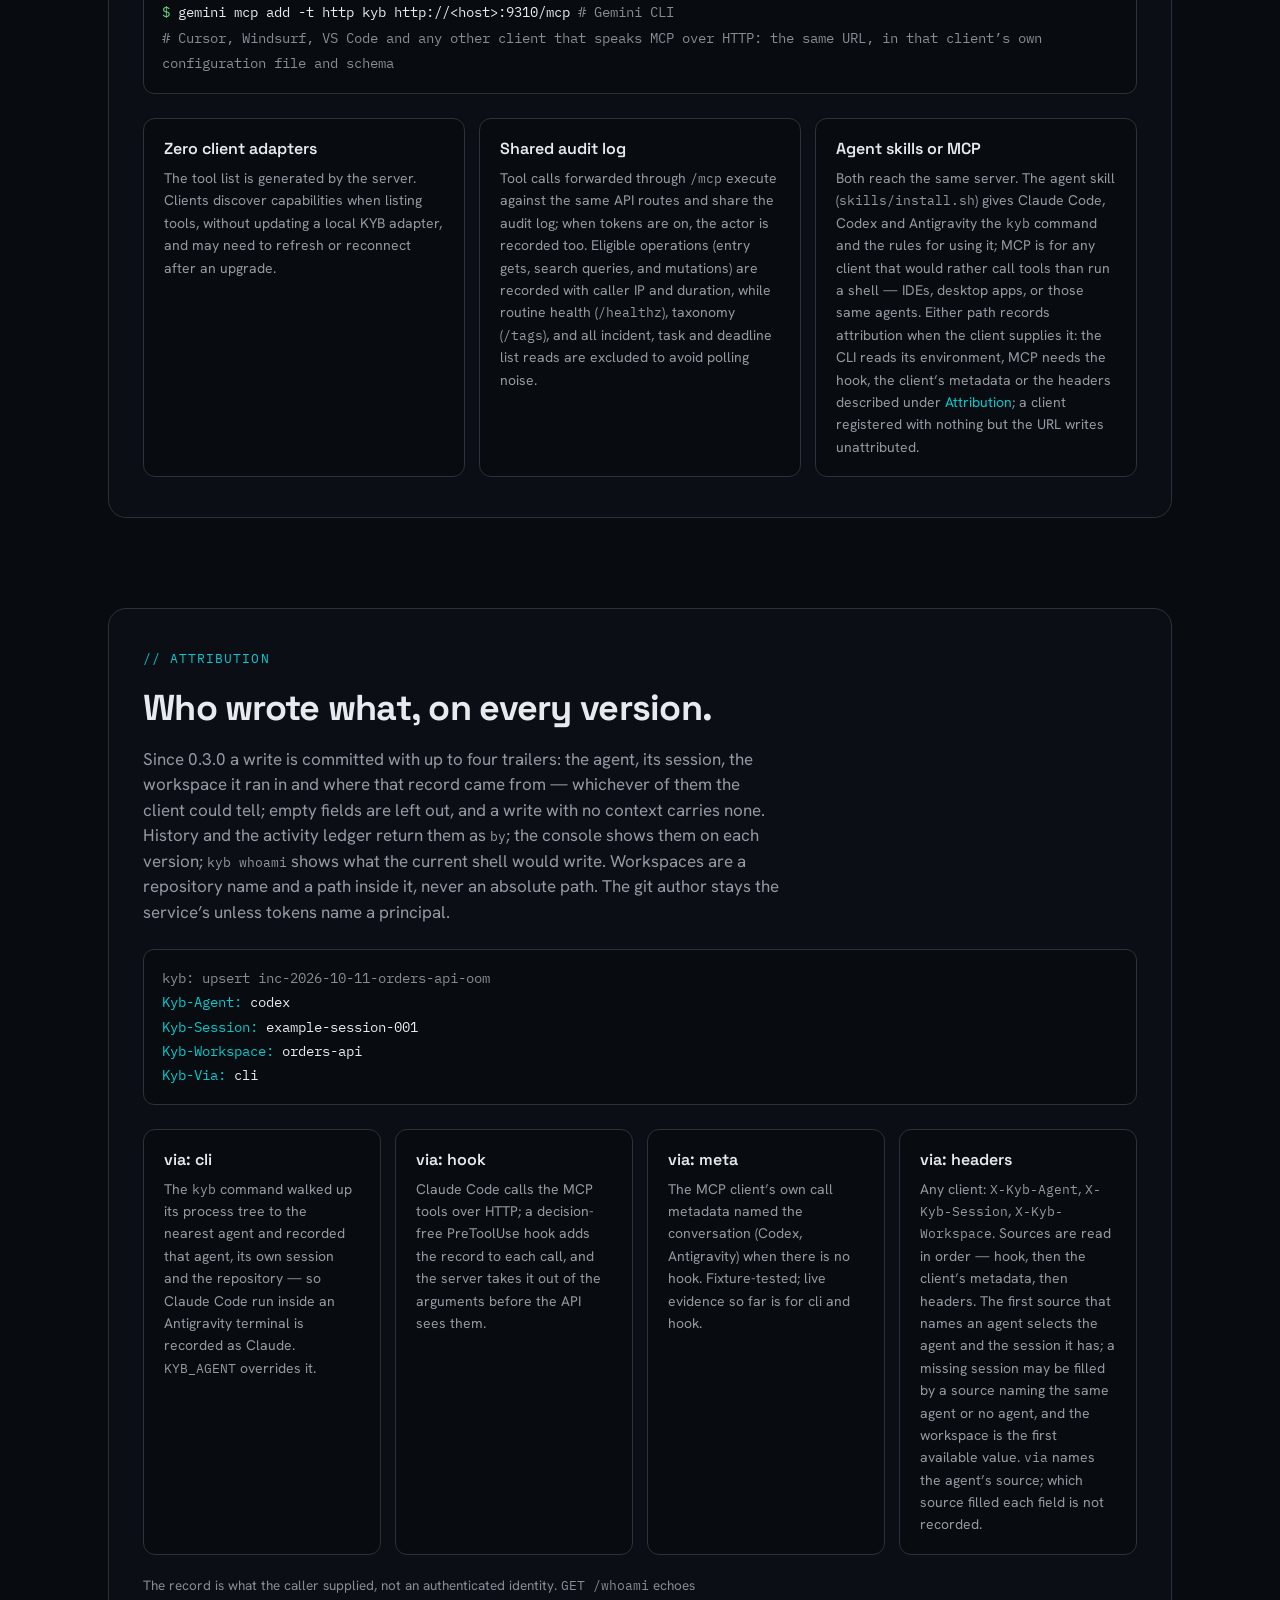
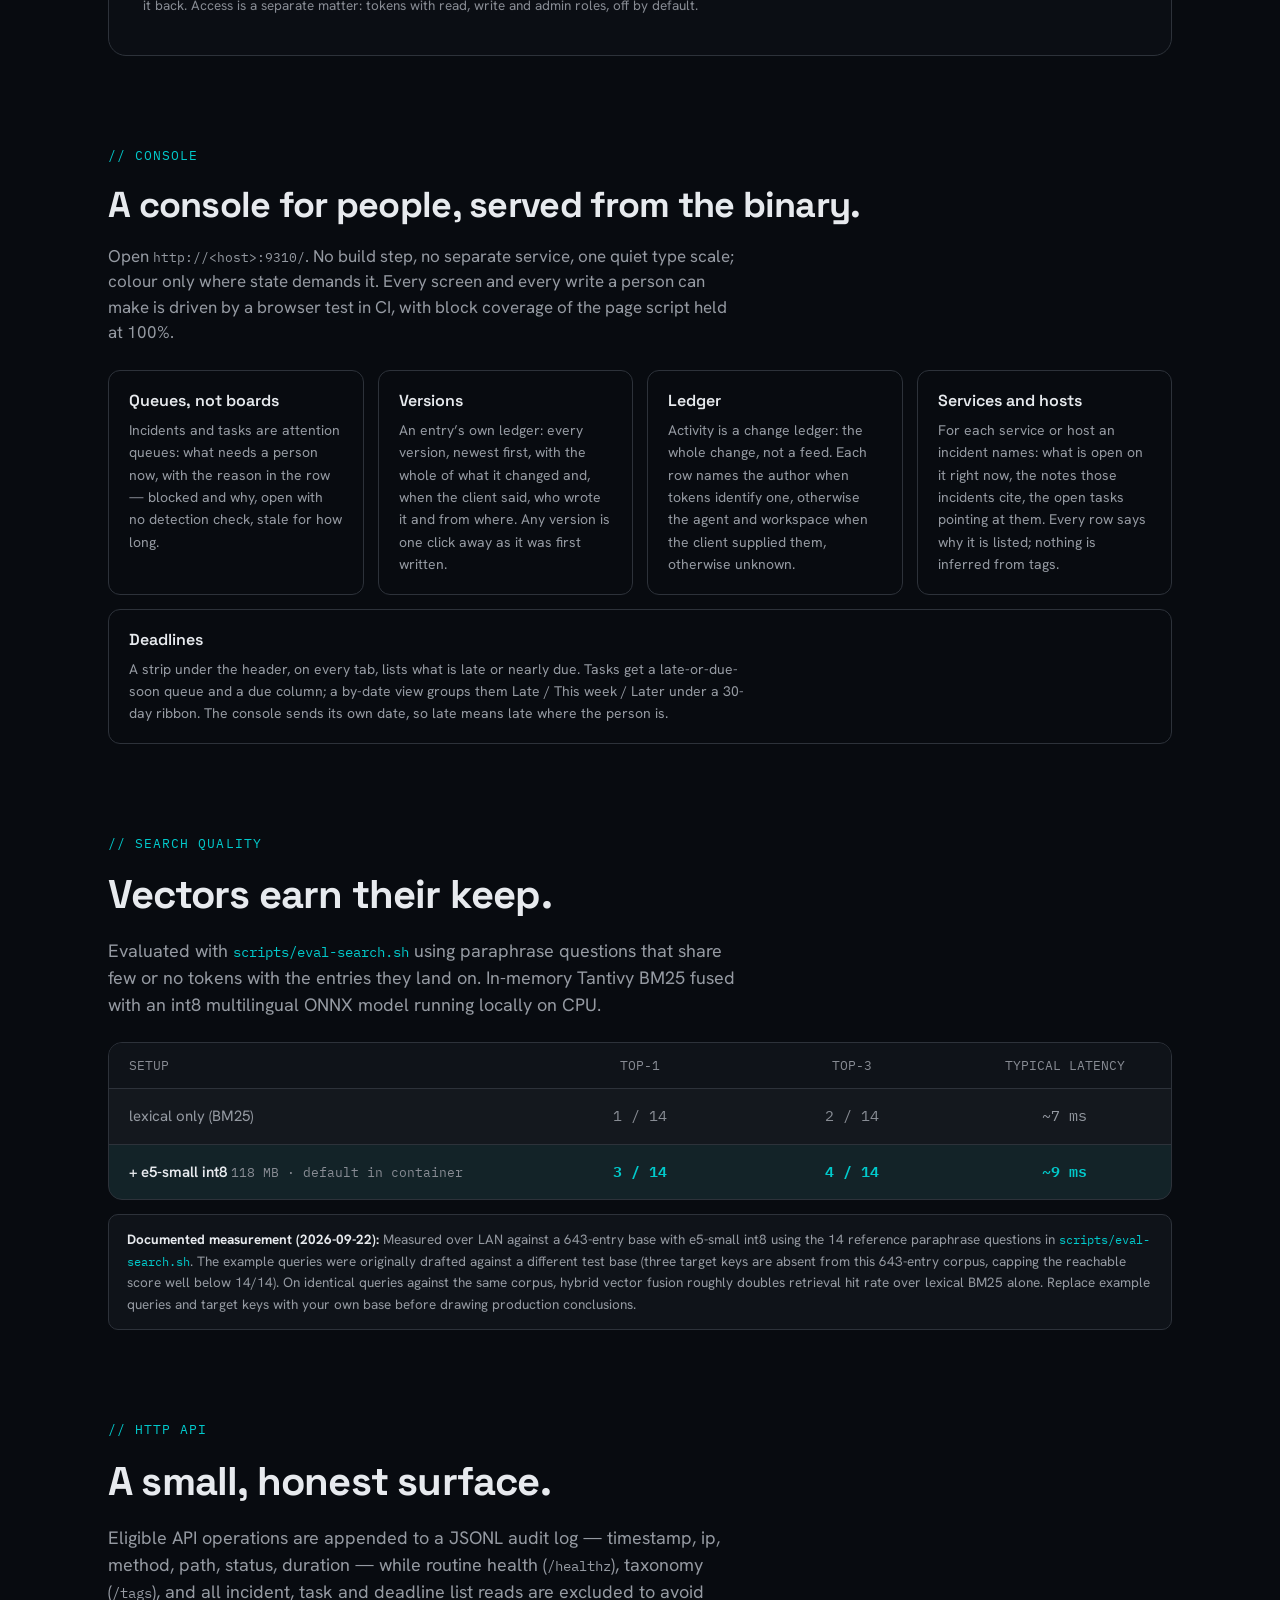
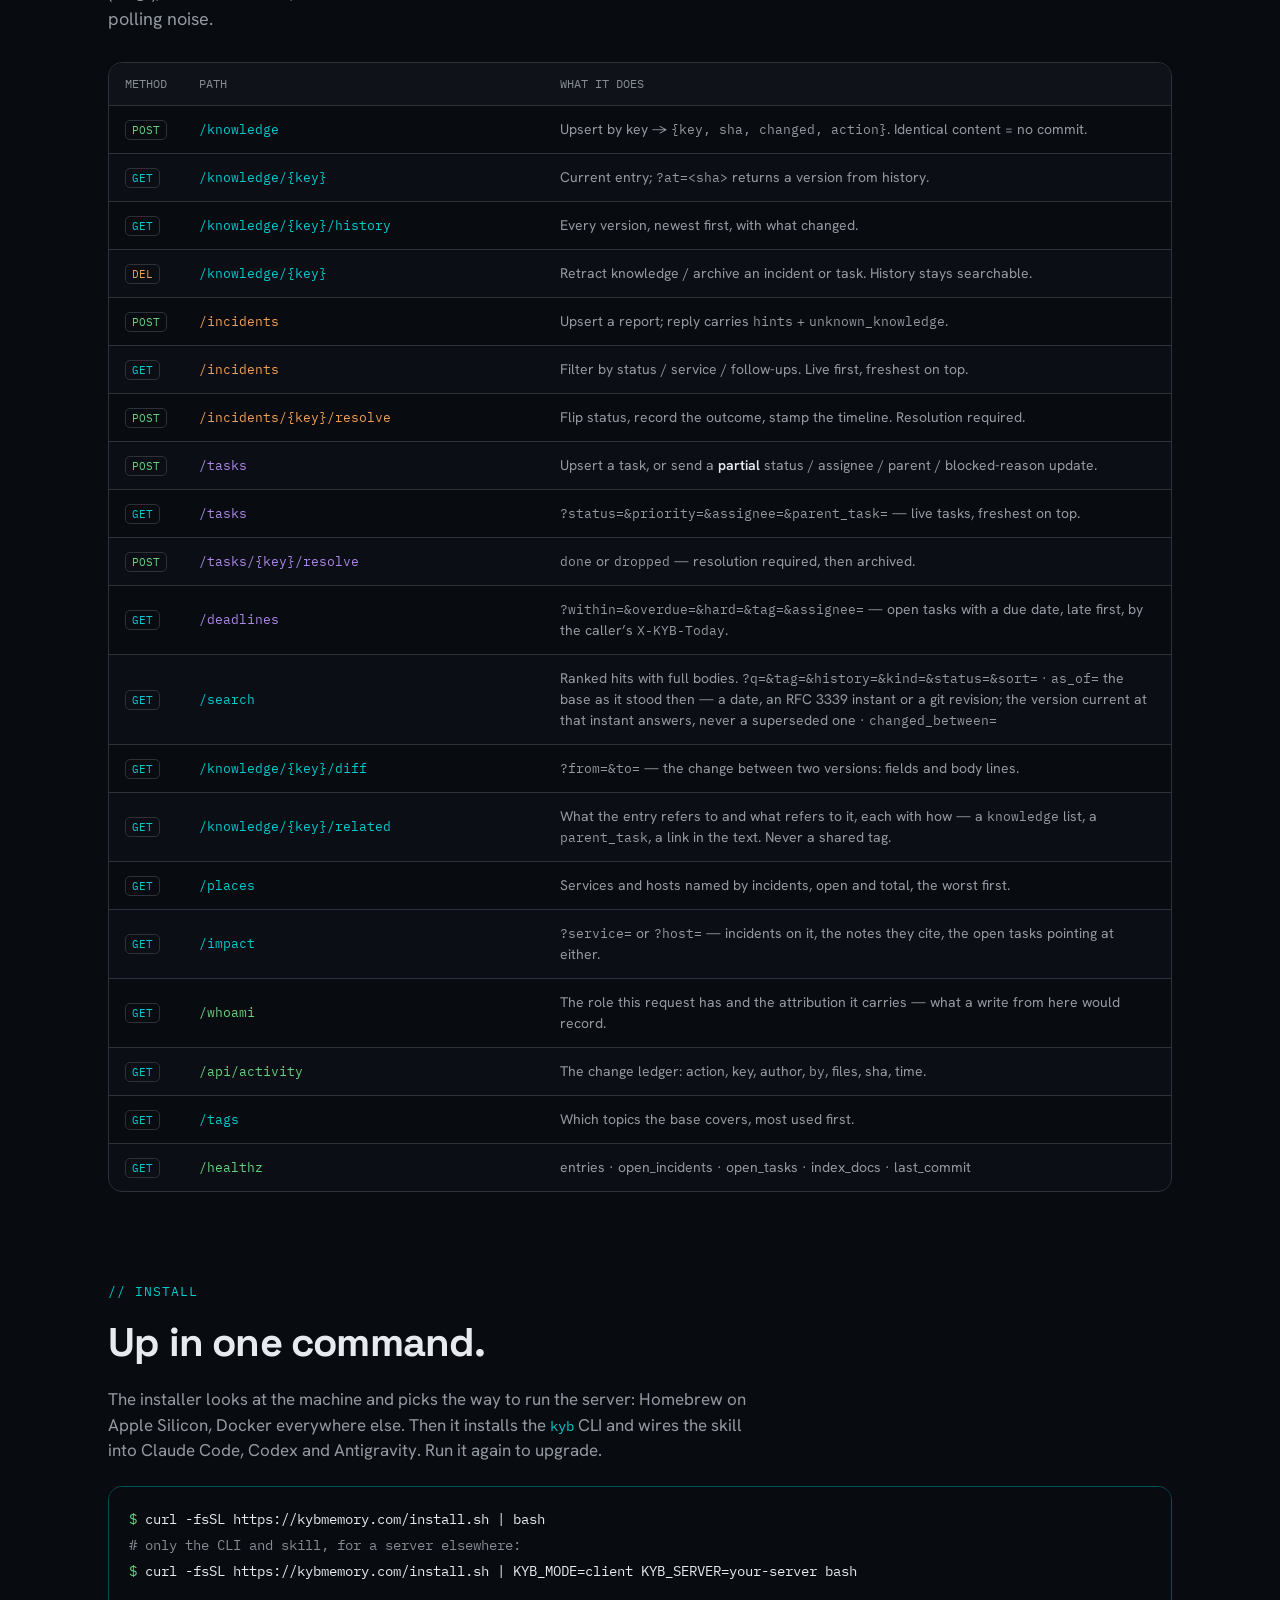
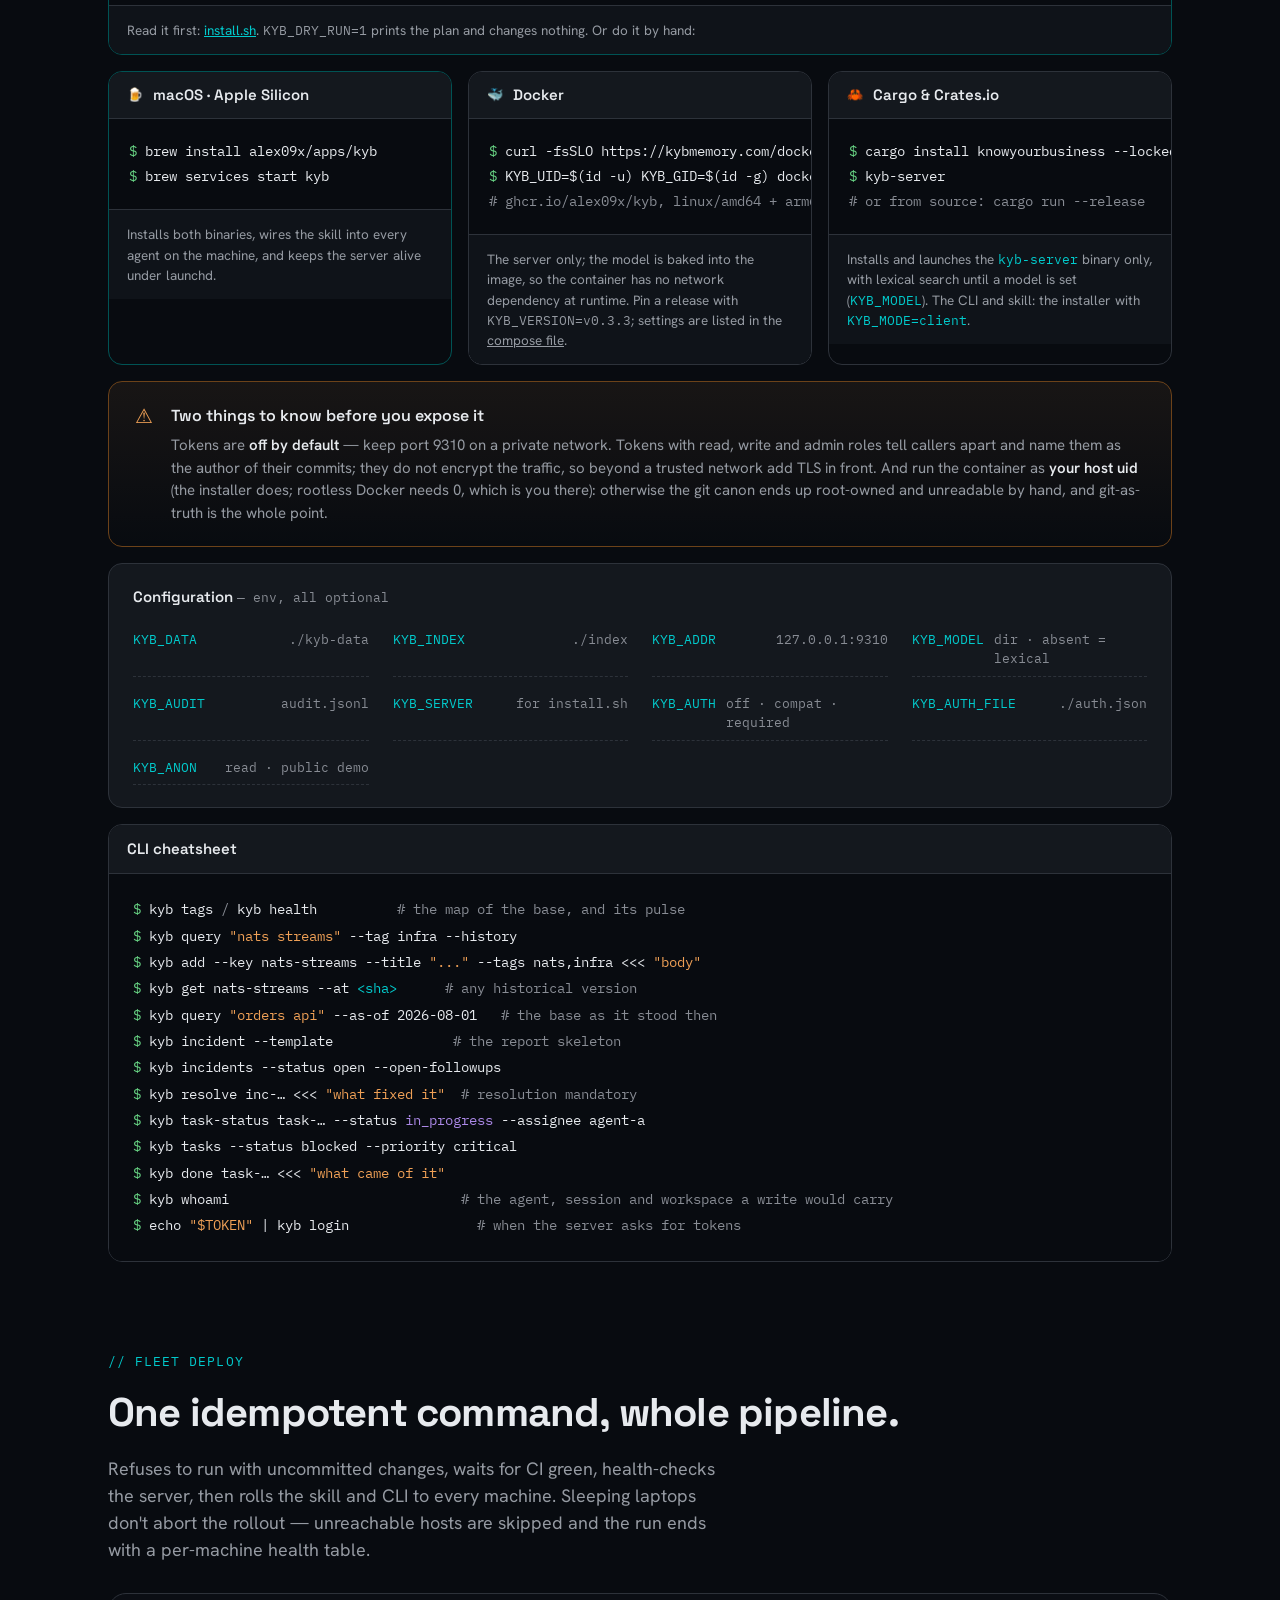
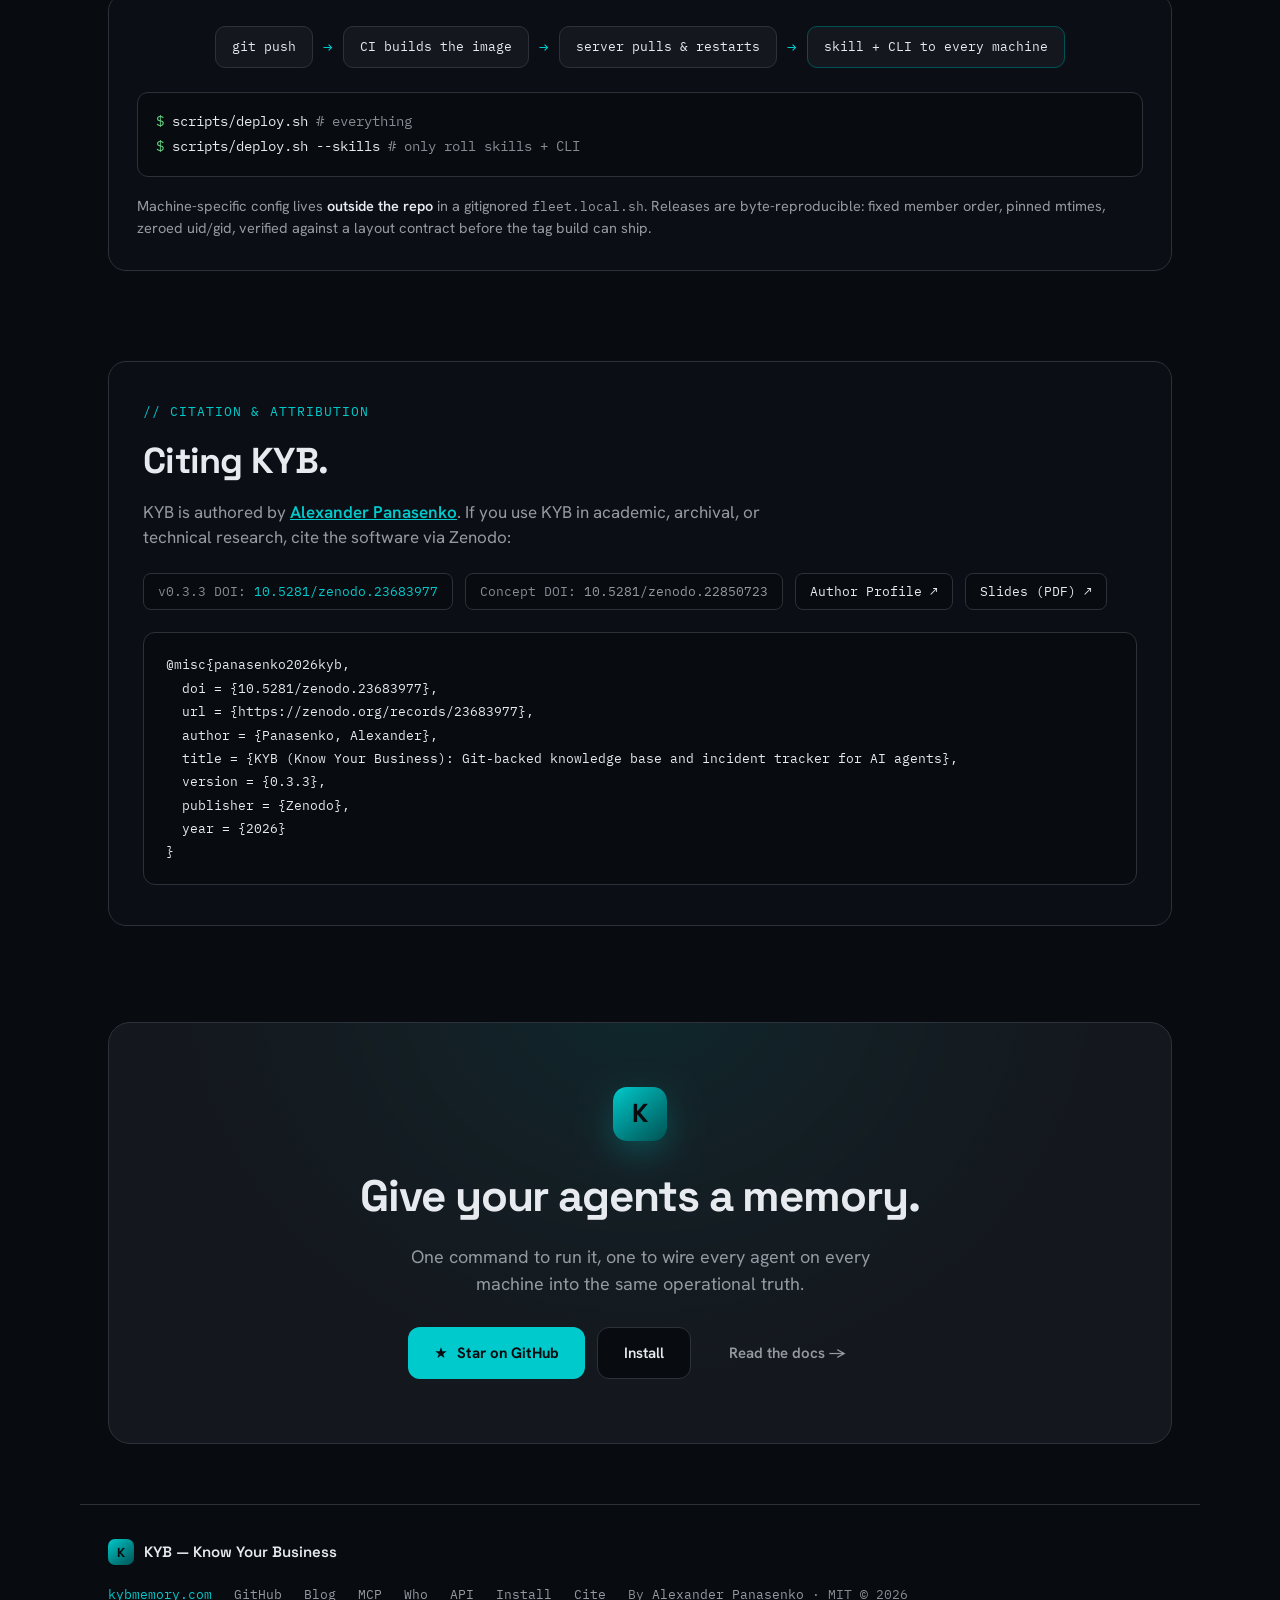
==== commit 32f0607a: "One-line installer at kybmemory.com/install.sh and a public compose file curl -fsSL https://kybmemor" ====
--- a/docs/index.html
+++ b/docs/index.html
@@ -43,7 +43,7 @@
 {"@type":"Question","name":"Does KYB need a database?","acceptedAnswer":{"@type":"Answer","text":"No. Git is the canon: one markdown file per entry, one commit per change, and a commit sha is a version id. The Tantivy search index is a disposable cache rebuilt from git on every start."}},
 {"@type":"Question","name":"How does KYB search work?","acceptedAnswer":{"@type":"Answer","text":"Hybrid search: BM25 lexical scoring fused by reciprocal rank with vector search over every entry, using a multilingual e5-small int8 ONNX model on CPU. In a 2026-09-22 benchmark against a 643-entry base, round-trip LAN queries completed in ~7–9 ms. Without the model on disk the service degrades to lexical-only."}},
 {"@type":"Question","name":"Which AI agents does KYB support?","acceptedAnswer":{"@type":"Answer","text":"The installer wires the KYB skill into every agent it finds on a machine: Claude Code, Codex and Antigravity. It writes a pointer into each agent's always-loaded global instructions, so the skill is discovered without being asked for. In addition, KYB serves native Model Context Protocol (MCP) over HTTP at POST /mcp."}},
-{"@type":"Question","name":"How do I install KYB?","acceptedAnswer":{"@type":"Answer","text":"On Apple Silicon macOS: brew install alex09x/apps/kyb, then brew services start kyb. With Docker: docker compose up -d, using the ghcr.io/alex09x/kyb image. Via Cargo: cargo install knowyourbusiness --locked, then kyb-server. Skills installation (skills/install.sh) and the client CLI require a repository checkout. From source: cargo run --release."}}]}]}
+{"@type":"Question","name":"How do I install KYB?","acceptedAnswer":{"@type":"Answer","text":"One command: curl -fsSL https://kybmemory.com/install.sh | bash. It uses Homebrew on Apple Silicon macOS and Docker (ghcr.io/alex09x/kyb, linux/amd64 and arm64) elsewhere, then installs the kyb CLI and the agent skill. KYB_MODE=client KYB_SERVER=host installs only the CLI and skill. By hand: brew install alex09x/apps/kyb and brew services start kyb; or docker compose up -d with https://kybmemory.com/docker-compose.yml; or cargo install knowyourbusiness --locked for the server binary alone."}}]}]}
 </script>
 
 <style>
@@ -199,8 +199,8 @@
         <div style="background: var(--panel); border: 1px solid var(--border); border-radius: 10px; padding: 18px 20px;">
           <div style="font-family: 'IBM Plex Mono'; font-size: 12px; color: var(--good); margin-bottom: 6px;">Fast setup in 3 steps</div>
           <div style="font-size: 14.5px; color: var(--muted); line-height: 1.6;">
-            <strong style="color: var(--text);">1. Launch the server:</strong> <code style="font-family: 'IBM Plex Mono'; font-size: 12.5px; color: var(--good);">brew install alex09x/apps/kyb &amp;&amp; brew services start kyb</code> (or Docker / Cargo: <code style="font-family: 'IBM Plex Mono'; font-size: 12.5px; color: var(--good);">cargo install knowyourbusiness --locked &amp;&amp; kyb-server</code>).<br><br>
-            <strong style="color: var(--text);">2. Wire your fleet:</strong> Drop the skill into local agents via <code style="font-family: 'IBM Plex Mono'; font-size: 12.5px; color: var(--good);">bash skills/install.sh</code> (from a <a href="https://github.com/alex09x/kyb" style="color: var(--accent); text-decoration: underline;">git checkout</a>), or connect directly over native HTTP MCP via <code style="font-family: 'IBM Plex Mono'; font-size: 12.5px; color: var(--good);">POST /mcp</code>.<br><br>
+            <strong style="color: var(--text);">1. Launch the server:</strong> <code style="font-family: 'IBM Plex Mono'; font-size: 12.5px; color: var(--good);">brew install alex09x/apps/kyb &amp;&amp; brew services start kyb</code> (or anywhere: <code style="font-family: 'IBM Plex Mono'; font-size: 12.5px; color: var(--good);">curl -fsSL https://kybmemory.com/install.sh | bash</code>, which picks Homebrew or Docker).<br><br>
+            <strong style="color: var(--text);">2. Wire your fleet:</strong> On every other machine: <code style="font-family: 'IBM Plex Mono'; font-size: 12.5px; color: var(--good);">curl -fsSL https://kybmemory.com/install.sh | KYB_MODE=client KYB_SERVER=&lt;host&gt; bash</code> installs the CLI and the skill, or connect directly over native HTTP MCP via <code style="font-family: 'IBM Plex Mono'; font-size: 12.5px; color: var(--good);">POST /mcp</code>.<br><br>
             <strong style="color: var(--text);">3. Ask before reasoning:</strong> Agents query KYB first, claim tasks, and enrich the shared knowledge base before finishing.
           </div>
         </div>
@@ -429,8 +429,8 @@
         </div>
       </div>
 
-      <div style="border-radius: 11px; background: var(--bg); border: 1px solid var(--border); padding: 16px 18px; font-family: 'IBM Plex Mono'; font-size: 14px; overflow-x: auto; margin-bottom: 12px;"><span style="color: var(--good);">$</span> KYB_SERVER=your-server:9310 bash skills/install.sh</div>
-      <p style="margin: 0 0 26px; color: var(--muted); font-size: 13.5px; line-height: 1.6;">Executed from a clone of the <a href="https://github.com/alex09x/kyb" style="color: var(--accent); text-decoration: underline;">KYB repository</a>. (The Homebrew package installs the client CLI and wires this automatically.)</p>
+      <div style="border-radius: 11px; background: var(--bg); border: 1px solid var(--border); padding: 16px 18px; font-family: 'IBM Plex Mono'; font-size: 14px; overflow-x: auto; margin-bottom: 12px;"><span style="color: var(--good);">$</span> curl -fsSL https://kybmemory.com/install.sh | KYB_MODE=client KYB_SERVER=your-server bash</div>
+      <p style="margin: 0 0 26px; color: var(--muted); font-size: 13.5px; line-height: 1.6;">Fetches the release&#8217;s <span style="font-family: 'IBM Plex Mono'; font-size: 12.5px;">skills/</span> and runs its <span style="font-family: 'IBM Plex Mono'; font-size: 12.5px;">install.sh</span>; from a clone of the <a href="https://github.com/alex09x/kyb" style="color: var(--accent); text-decoration: underline;">KYB repository</a> run <span style="font-family: 'IBM Plex Mono'; font-size: 12.5px;">KYB_SERVER=your-server bash skills/install.sh</span> directly. (Homebrew wires this automatically.)</p>
       <p style="margin: -14px 0 26px; color: var(--muted); font-size: 13.5px; line-height: 1.6;">Scripts can trust the CLI&#8217;s exit code: <span style="font-family: 'IBM Plex Mono'; font-size: 12.5px;">0</span> success, <span style="font-family: 'IBM Plex Mono'; font-size: 12.5px;">1</span> the server refused the request, <span style="font-family: 'IBM Plex Mono'; font-size: 12.5px;">2</span> a server error, <span style="font-family: 'IBM Plex Mono'; font-size: 12.5px;">3</span> the server could not be reached. On a failure the error goes to stderr and stdout stays empty.</p>
 
       <h3 style="font-family: 'Space Grotesk'; font-weight: 600; font-size: 17px; margin: 0 0 14px;">What no database can enforce — governance</h3>
@@ -610,7 +610,12 @@
   <!-- ===================== INSTALL ===================== -->
   <section id="install" style="max-width: 1120px; margin: 90px auto 0; padding: 0 28px;">
     <div style="font-family: 'IBM Plex Mono'; font-size: 13px; color: var(--accent); letter-spacing: 0.08em; text-transform: uppercase; margin-bottom: 12px;">// Install</div>
-    <h2 style="font-family: 'Space Grotesk'; font-weight: 700; font-size: clamp(28px, 4vw, 40px); letter-spacing: -0.02em; margin: 0 0 34px;">Up in two commands.</h2>
+    <h2 style="font-family: 'Space Grotesk'; font-weight: 700; font-size: clamp(28px, 4vw, 40px); letter-spacing: -0.02em; margin: 0 0 14px;">Up in one command.</h2>
+    <p style="font-size: 17px; color: var(--muted); max-width: 64ch; margin: 0 0 22px; text-wrap: pretty;">The installer looks at the machine and picks the way to run the server: Homebrew on Apple Silicon, Docker everywhere else. Then it installs the <span style="font-family: 'IBM Plex Mono'; font-size: 14px; color: var(--accent);">kyb</span> CLI and wires the skill into Claude Code, Codex and Antigravity. Run it again to upgrade.</p>
+    <div style="border-radius: 14px; border: 1px solid var(--accent-dim); overflow: hidden; margin-bottom: 16px;">
+      <pre role="region" tabindex="0" aria-label="One-line installer" style="margin: 0; padding: 20px; font-family: 'IBM Plex Mono'; font-size: 14px; line-height: 1.85; color: var(--text); background: var(--bg); overflow-x: auto;"><span style="display:block;"><span style="color: var(--good);">$</span> curl -fsSL https://kybmemory.com/install.sh | bash</span><span style="display:block;"><span style="color: var(--faint);"># only the CLI and skill, for a server elsewhere:</span></span><span style="display:block;"><span style="color: var(--good);">$</span> curl -fsSL https://kybmemory.com/install.sh | KYB_MODE=client KYB_SERVER=your-server bash</span></pre>
+      <div style="padding: 14px 18px; background: var(--bg2); color: var(--muted); font-size: 13.5px; border-top: 1px solid var(--border);">Read it first: <a href="/install.sh" style="color: var(--accent); text-decoration: underline;">install.sh</a>. <span style="font-family: 'IBM Plex Mono'; font-size: 12.5px;">KYB_DRY_RUN=1</span> prints the plan and changes nothing. Or do it by hand:</div>
+    </div>
 
     <div style="display: grid; grid-template-columns: repeat(auto-fit, minmax(300px, 1fr)); gap: 16px;">
       <div style="border-radius: 14px; border: 1px solid var(--accent-dim); overflow: hidden;">
@@ -627,8 +632,8 @@
           <span style="font-size: 13px;">🐳</span>
           <span style="font-family: 'Space Grotesk'; font-weight: 600; font-size: 15px;">Docker</span>
         </div>
-        <pre role="region" tabindex="0" aria-label="Docker installation commands" style="margin: 0; padding: 20px; font-family: 'IBM Plex Mono'; font-size: 13.5px; line-height: 1.85; color: var(--text); background: var(--bg); overflow-x: auto;"><span style="display:block;"><span style="color: var(--good);">$</span> docker compose up -d</span><span style="display:block;"><span style="color: var(--faint);"># ghcr.io/alex09x/kyb:latest</span></span></pre>
-        <div style="padding: 14px 18px; background: var(--bg2); color: var(--muted); font-size: 13.5px; border-top: 1px solid var(--border);">The model is baked into the image, so the container has no network dependency at runtime.</div>
+        <pre role="region" tabindex="0" aria-label="Docker installation commands" style="margin: 0; padding: 20px; font-family: 'IBM Plex Mono'; font-size: 13.5px; line-height: 1.85; color: var(--text); background: var(--bg); overflow-x: auto;"><span style="display:block;"><span style="color: var(--good);">$</span> curl -fsSLO https://kybmemory.com/docker-compose.yml</span><span style="display:block;"><span style="color: var(--good);">$</span> KYB_UID=$(id -u) KYB_GID=$(id -g) docker compose up -d</span><span style="display:block;"><span style="color: var(--faint);"># ghcr.io/alex09x/kyb, linux/amd64 + arm64</span></span></pre>
+        <div style="padding: 14px 18px; background: var(--bg2); color: var(--muted); font-size: 13.5px; border-top: 1px solid var(--border);">The server only; the model is baked into the image, so the container has no network dependency at runtime. Pin a release with <span style="font-family: 'IBM Plex Mono'; font-size: 12.5px;">KYB_VERSION=v0.3.3</span>; settings are listed in the <a href="/docker-compose.yml" style="color: var(--muted); text-decoration: underline;">compose file</a>.</div>
       </div>
 
       <div style="border-radius: 14px; border: 1px solid var(--border); overflow: hidden;">
@@ -637,7 +642,7 @@
           <span style="font-family: 'Space Grotesk'; font-weight: 600; font-size: 15px;">Cargo &amp; Crates.io</span>
         </div>
         <pre role="region" tabindex="0" aria-label="Cargo installation commands" style="margin: 0; padding: 20px; font-family: 'IBM Plex Mono'; font-size: 13.5px; line-height: 1.85; color: var(--text); background: var(--bg); overflow-x: auto;"><span style="display:block;"><span style="color: var(--good);">$</span> cargo install knowyourbusiness --locked</span><span style="display:block;"><span style="color: var(--good);">$</span> kyb-server</span><span style="display:block;"><span style="color: var(--faint);"># or from source: cargo run --release</span></span></pre>
-        <div style="padding: 14px 18px; background: var(--bg2); color: var(--muted); font-size: 13.5px; border-top: 1px solid var(--border);">Installs and launches the <code style="font-family: 'IBM Plex Mono'; font-size: 12.5px; color: var(--accent);">kyb-server</code> binary. Note: the client CLI and <code style="font-family: 'IBM Plex Mono'; font-size: 12.5px; color: var(--accent);">skills/install.sh</code> require a separate <a href="https://github.com/alex09x/kyb" style="color: var(--muted); text-decoration: underline;">git repository checkout</a>.</div>
+        <div style="padding: 14px 18px; background: var(--bg2); color: var(--muted); font-size: 13.5px; border-top: 1px solid var(--border);">Installs and launches the <code style="font-family: 'IBM Plex Mono'; font-size: 12.5px; color: var(--accent);">kyb-server</code> binary only, with lexical search until a model is set (<code style="font-family: 'IBM Plex Mono'; font-size: 12.5px; color: var(--accent);">KYB_MODEL</code>). The CLI and skill: the installer with <code style="font-family: 'IBM Plex Mono'; font-size: 12.5px; color: var(--accent);">KYB_MODE=client</code>.</div>
       </div>
     </div>
 
@@ -645,7 +650,7 @@
       <span style="color: var(--incident); font-size: 20px; line-height: 1.2;">⚠</span>
       <div>
         <h3 style="font-family: 'Space Grotesk'; font-weight: 600; font-size: 16px; margin: 0 0 6px;">Two things to know before you expose it</h3>
-        <p style="margin: 0; color: var(--muted); font-size: 15px; text-wrap: pretty;">Tokens are <strong style="color: var(--text); font-weight: 600;">off by default</strong> — keep port 9310 on a private network. Tokens with read, write and admin roles tell callers apart and name them as the author of their commits; they do not encrypt the traffic, so beyond a trusted network add TLS in front. And run the container as <strong style="color: var(--text); font-weight: 600;">your host uid</strong>: otherwise the git canon ends up root-owned and unreadable by hand, and git-as-truth is the whole point.</p>
+        <p style="margin: 0; color: var(--muted); font-size: 15px; text-wrap: pretty;">Tokens are <strong style="color: var(--text); font-weight: 600;">off by default</strong> — keep port 9310 on a private network. Tokens with read, write and admin roles tell callers apart and name them as the author of their commits; they do not encrypt the traffic, so beyond a trusted network add TLS in front. And run the container as <strong style="color: var(--text); font-weight: 600;">your host uid</strong> (the installer does; rootless Docker needs 0, which is you there): otherwise the git canon ends up root-owned and unreadable by hand, and git-as-truth is the whole point.</p>
       </div>
     </div>
 
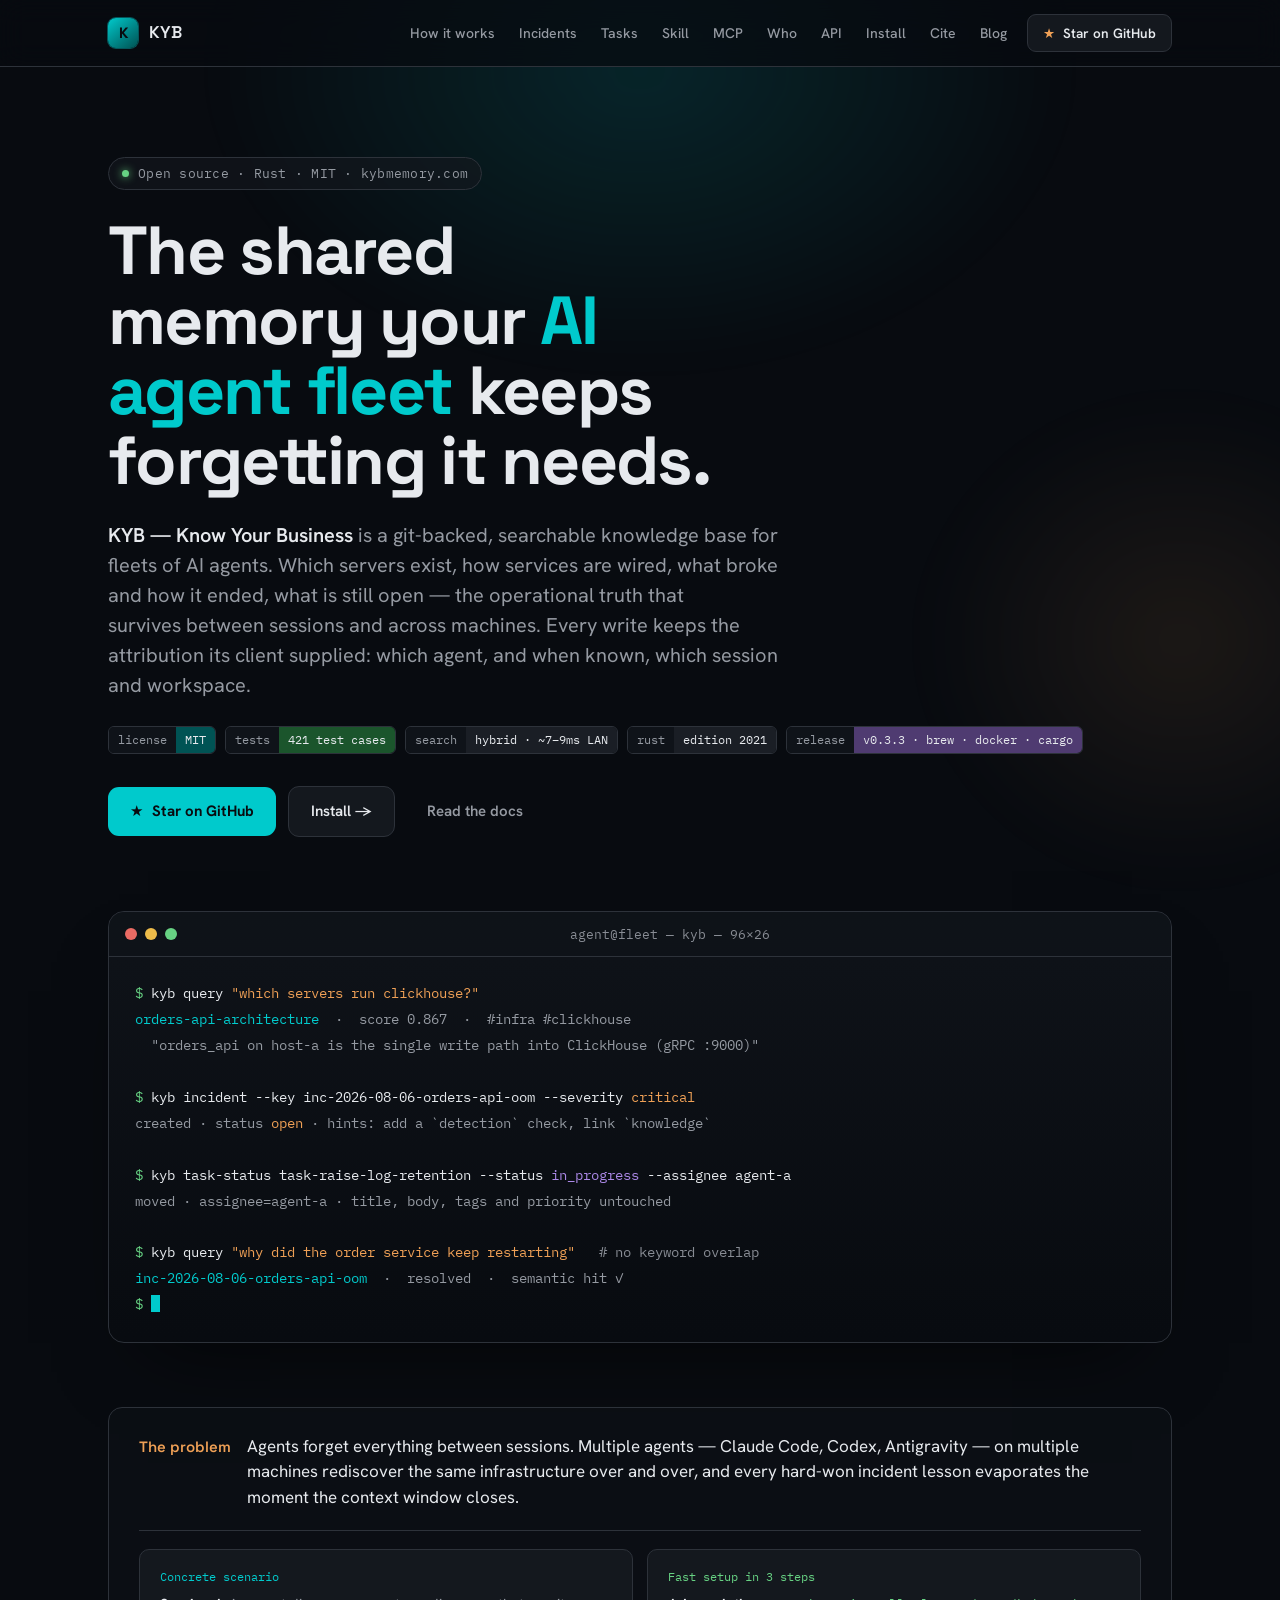
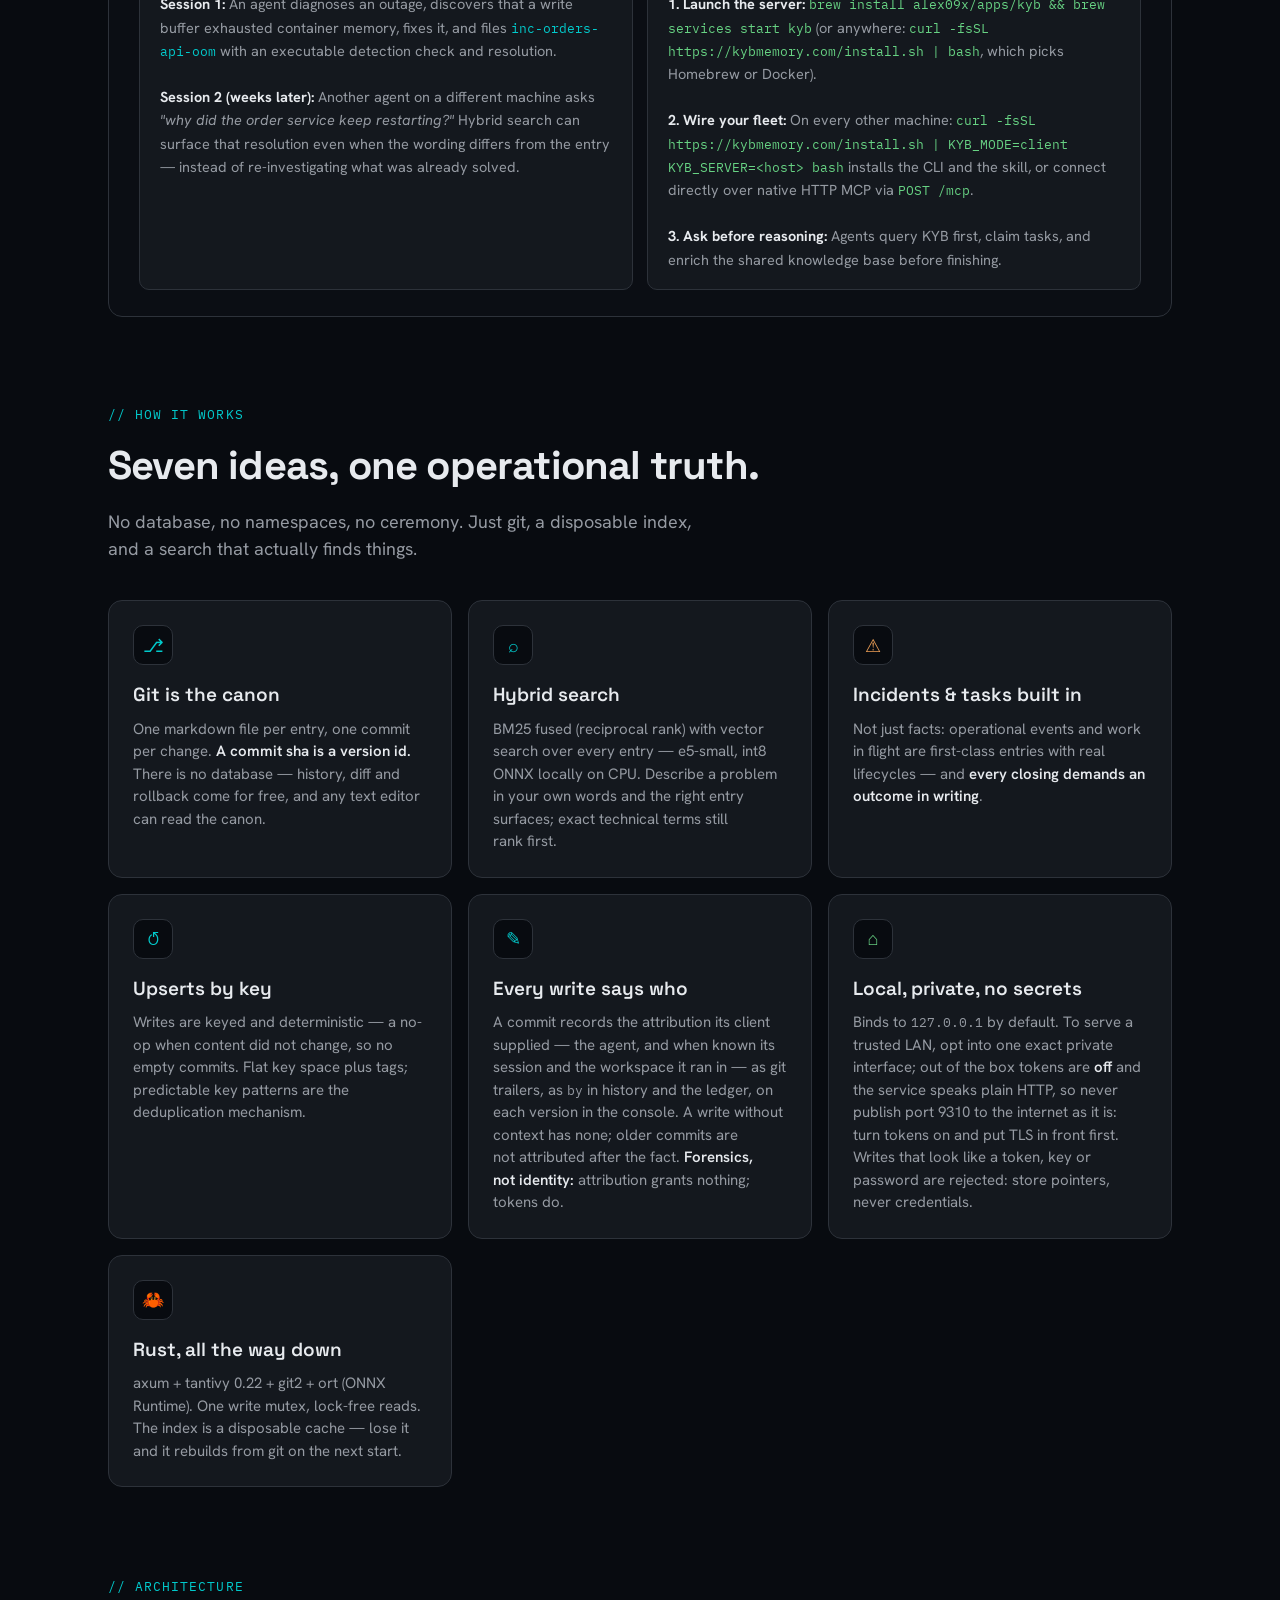
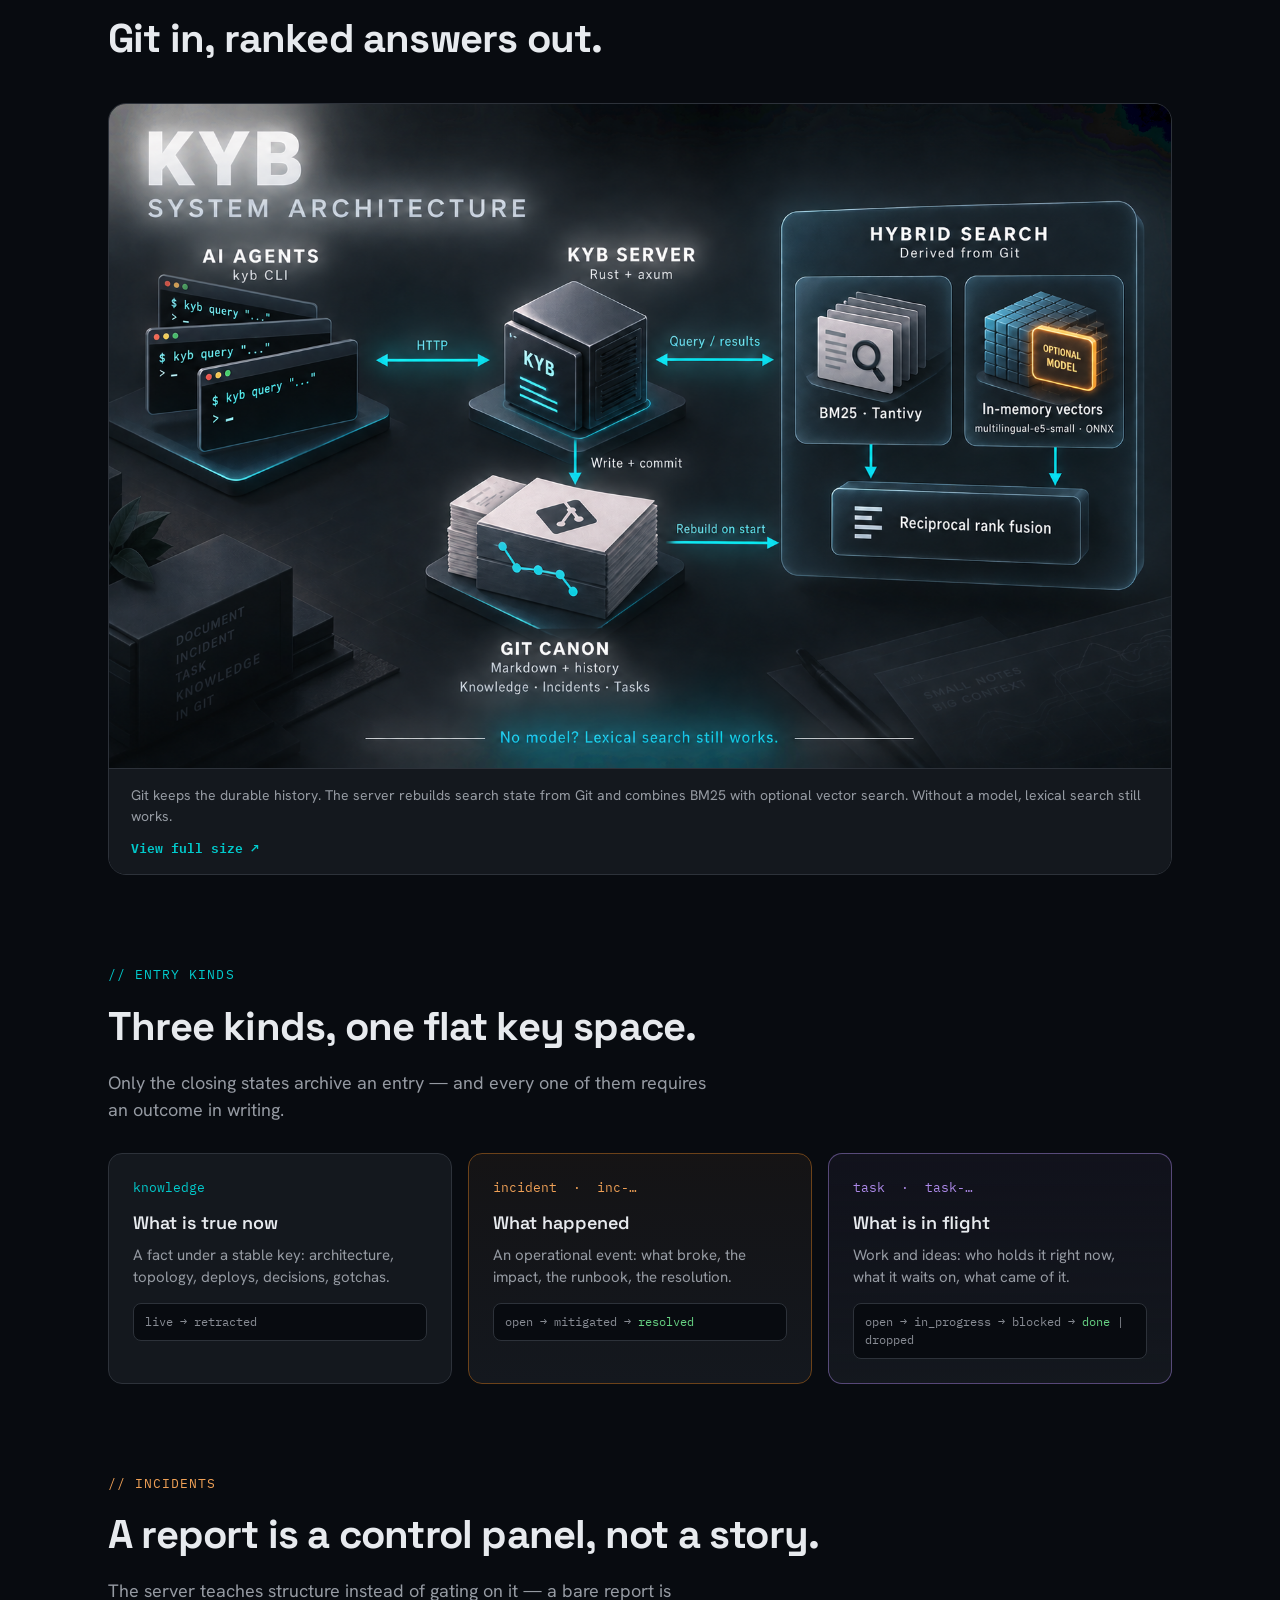
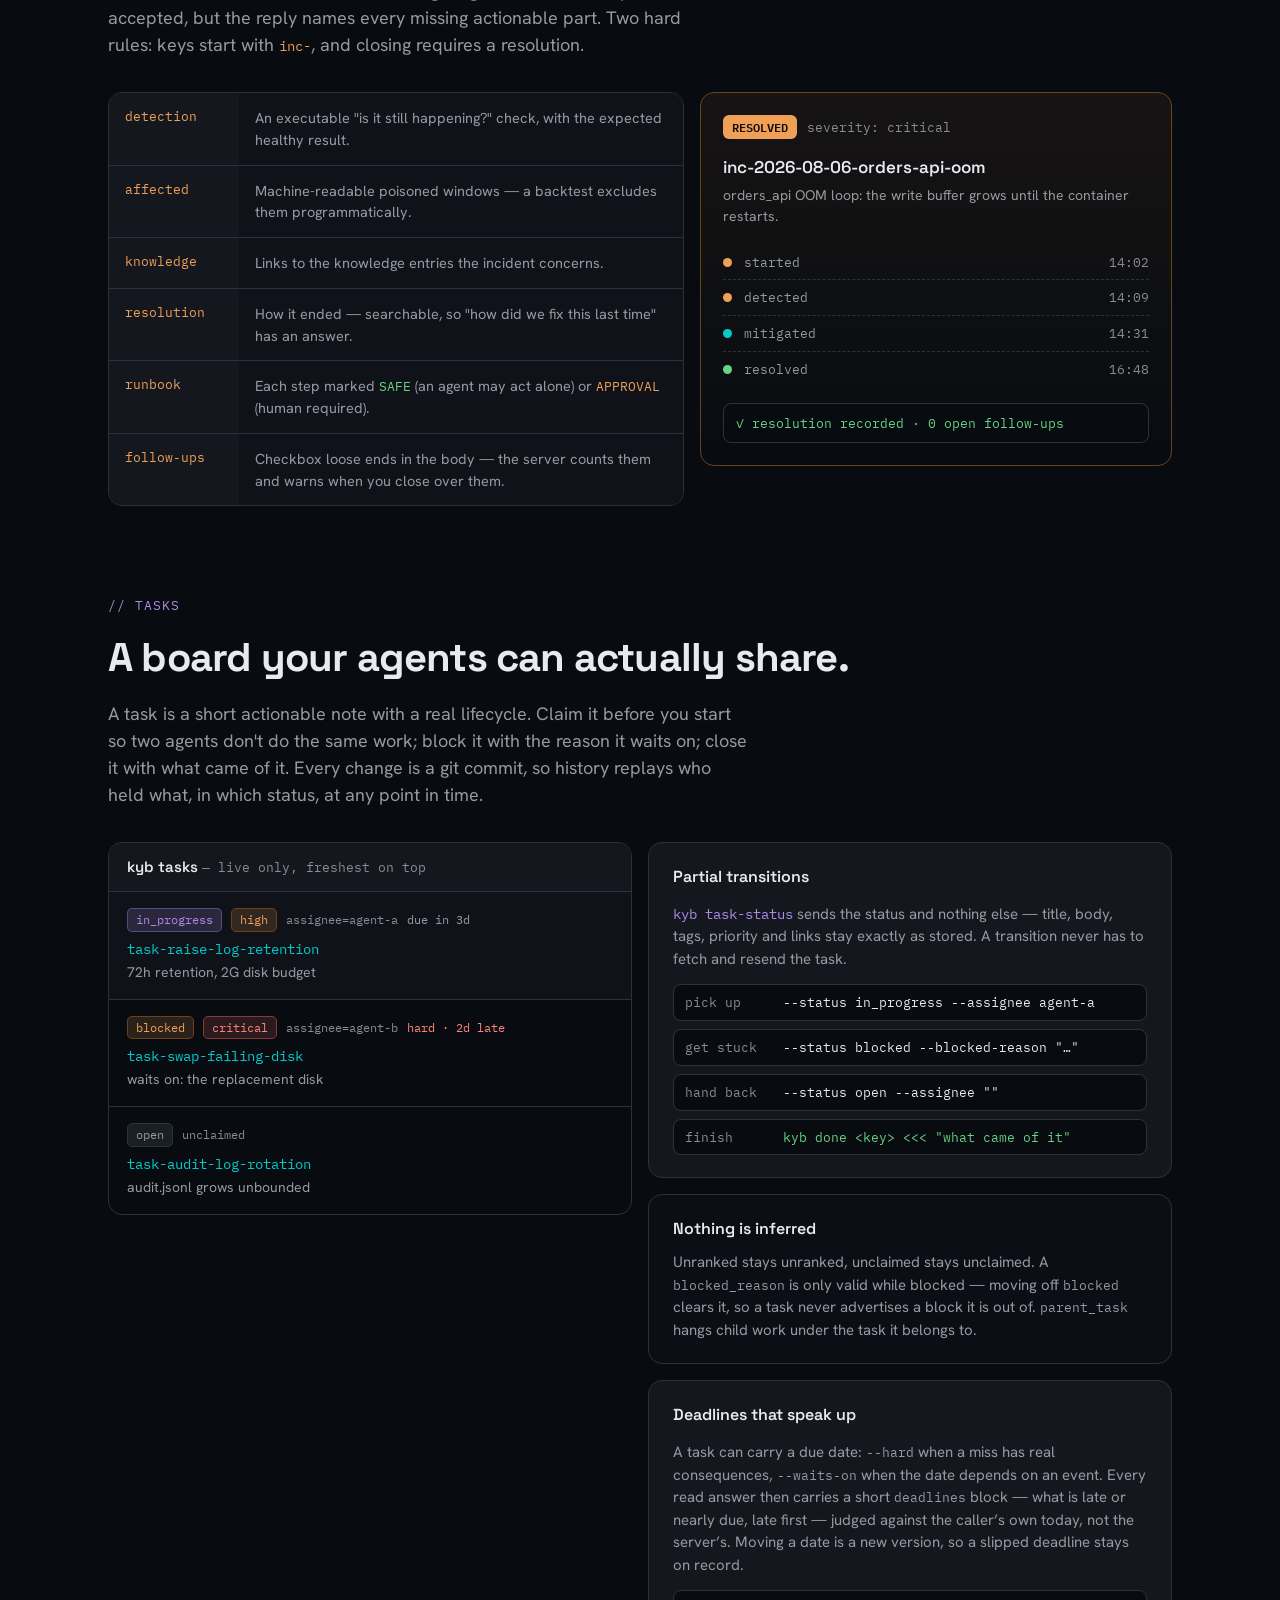
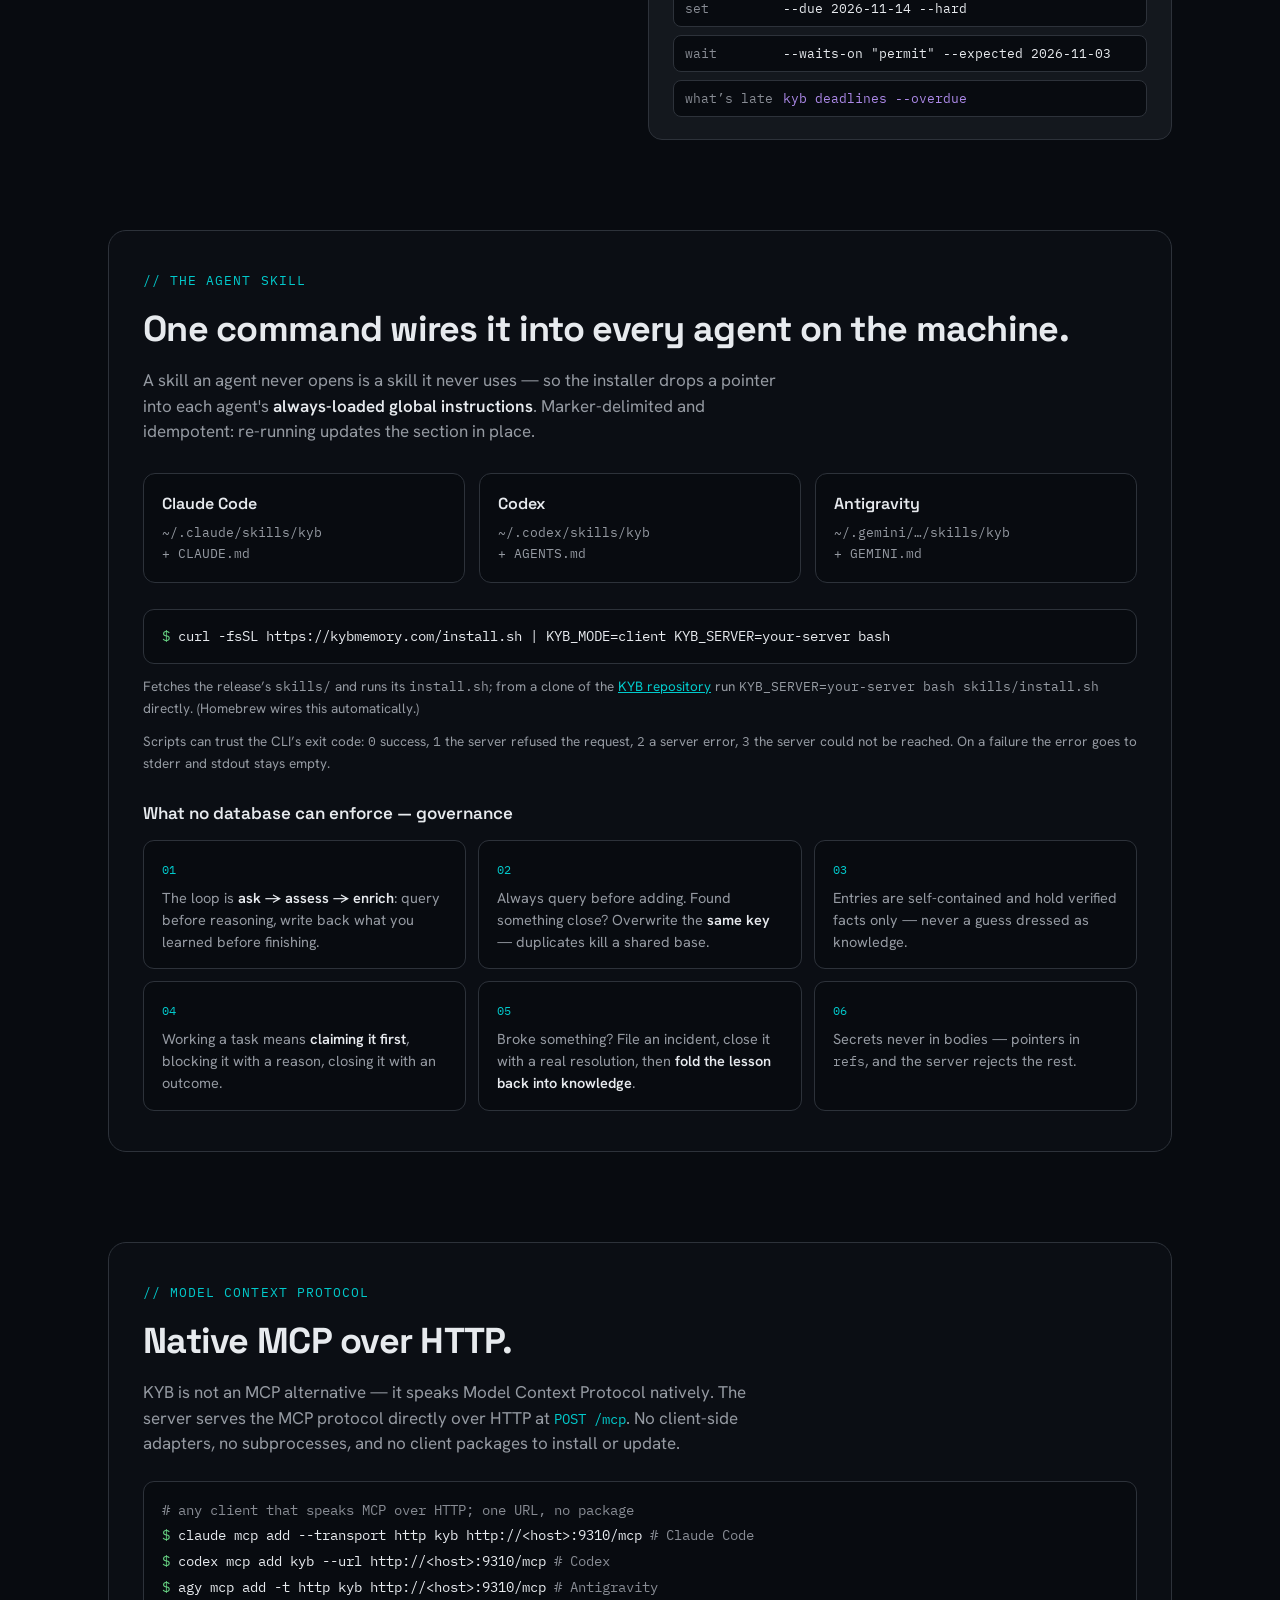
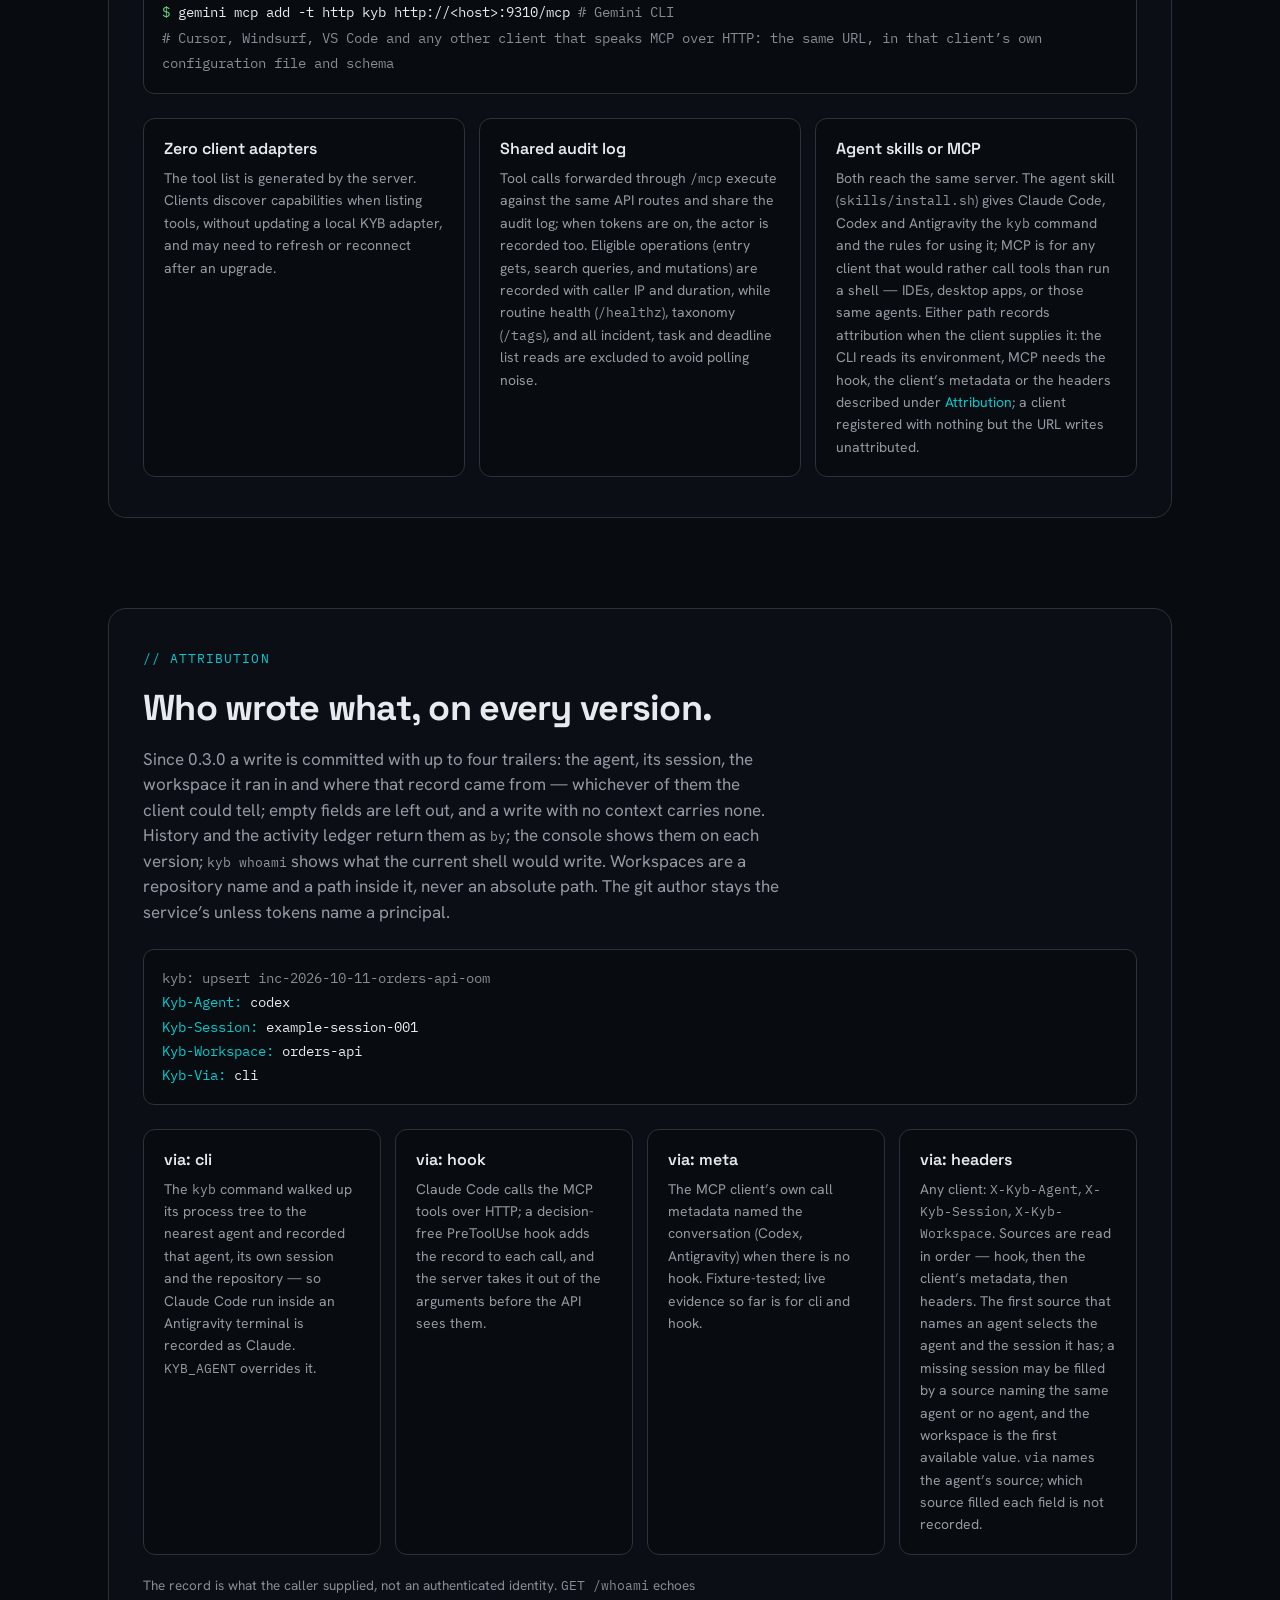
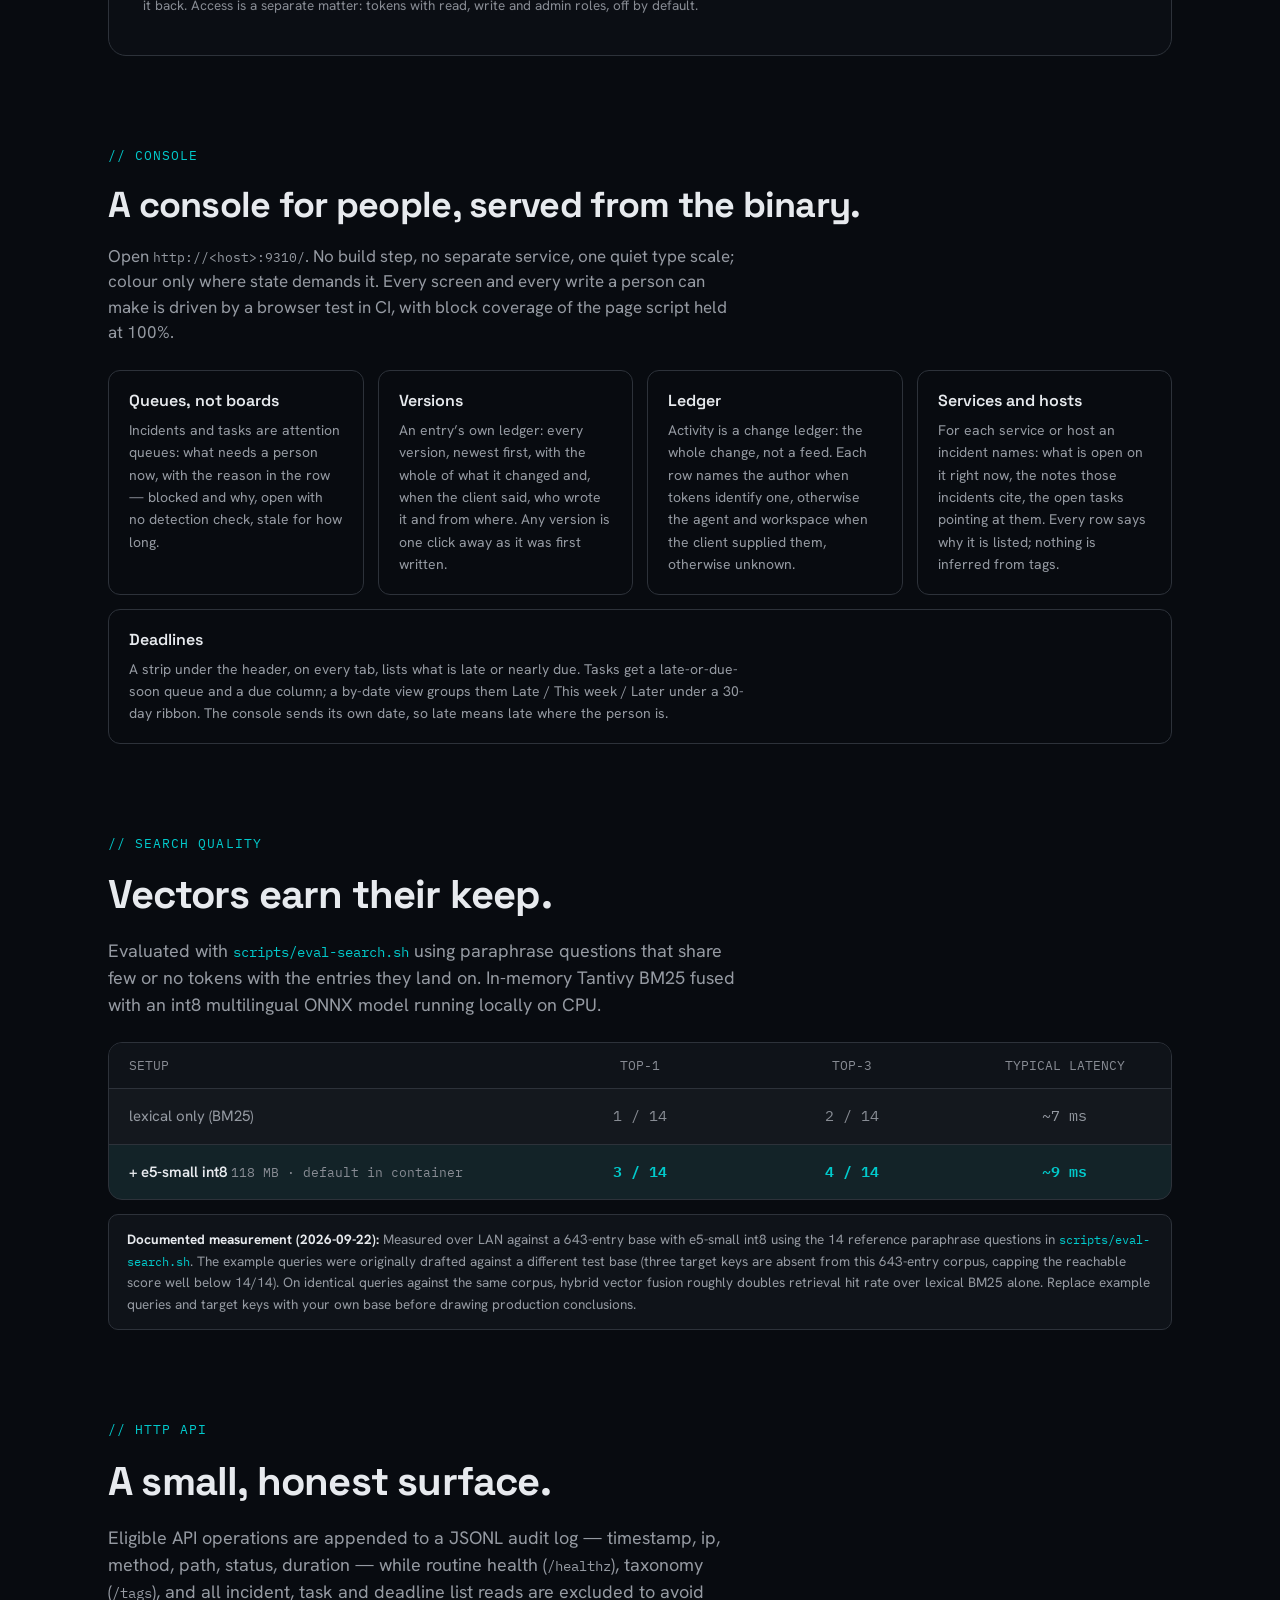
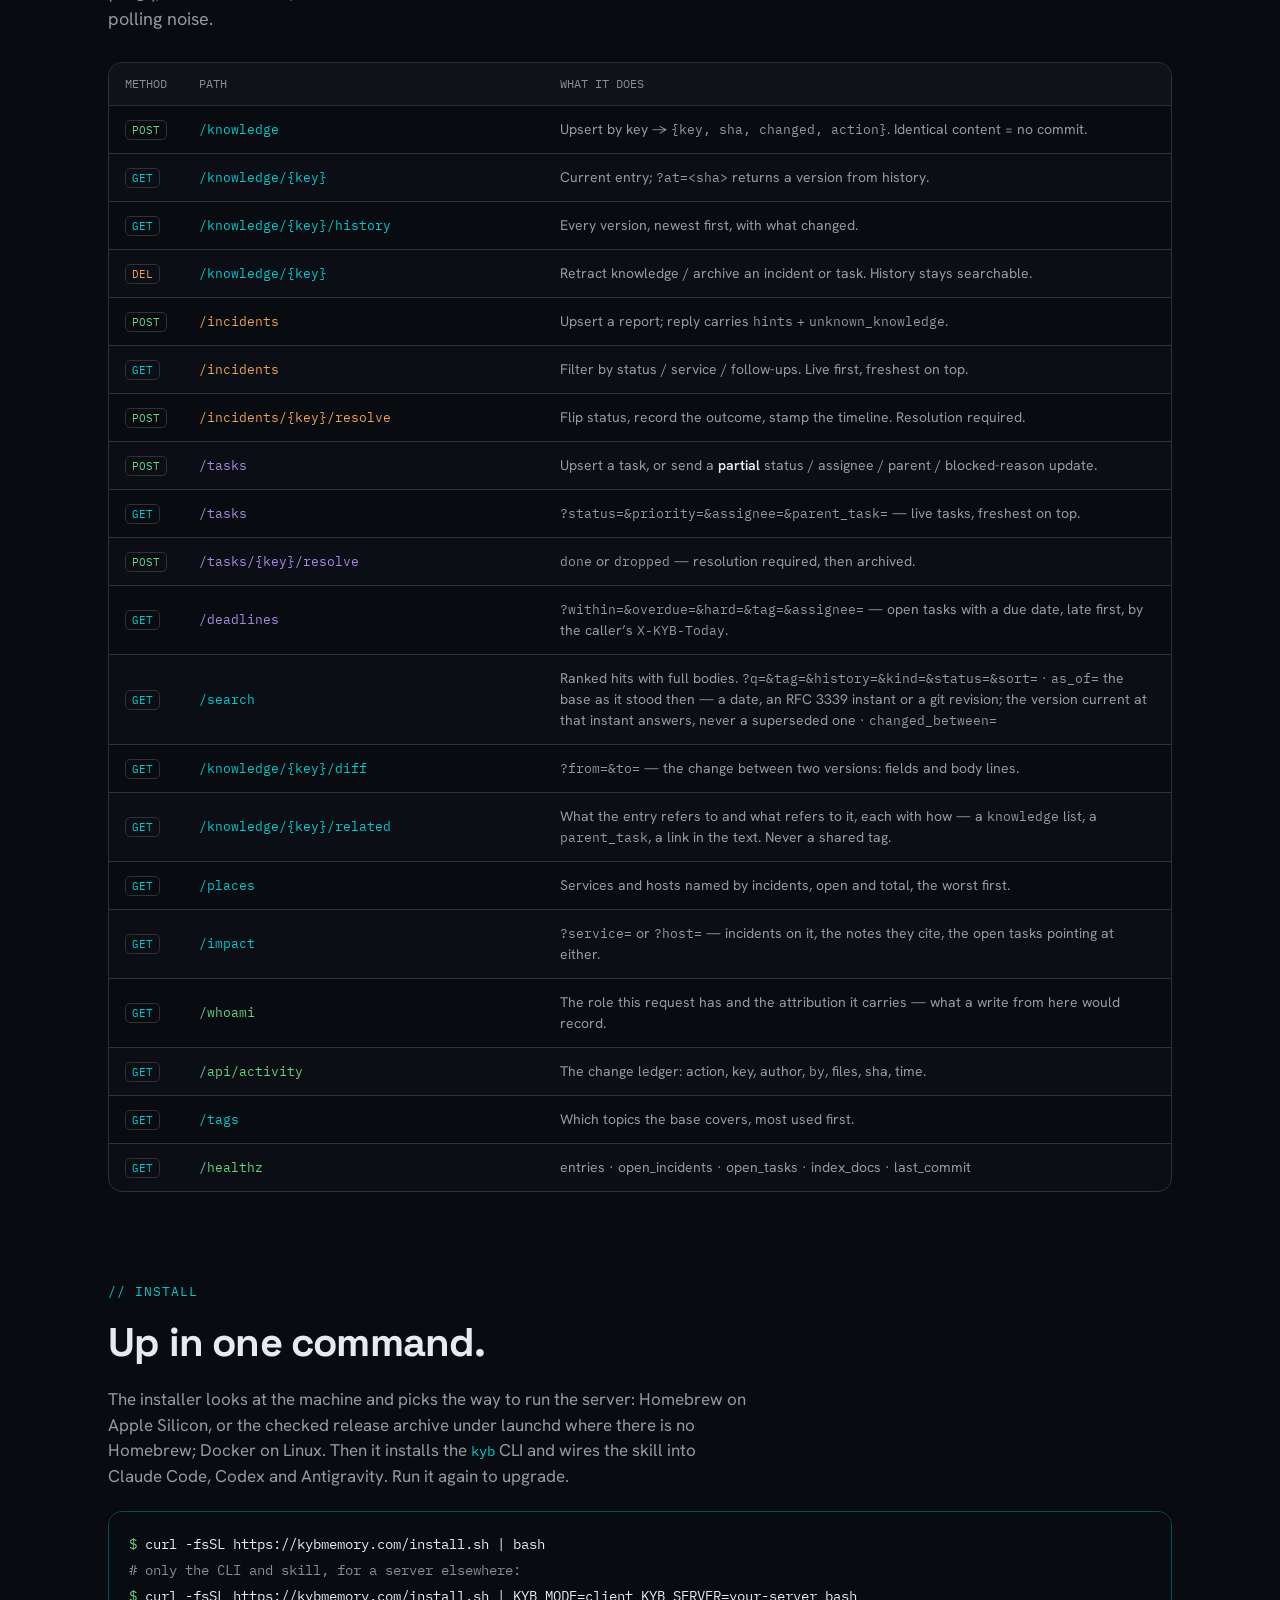
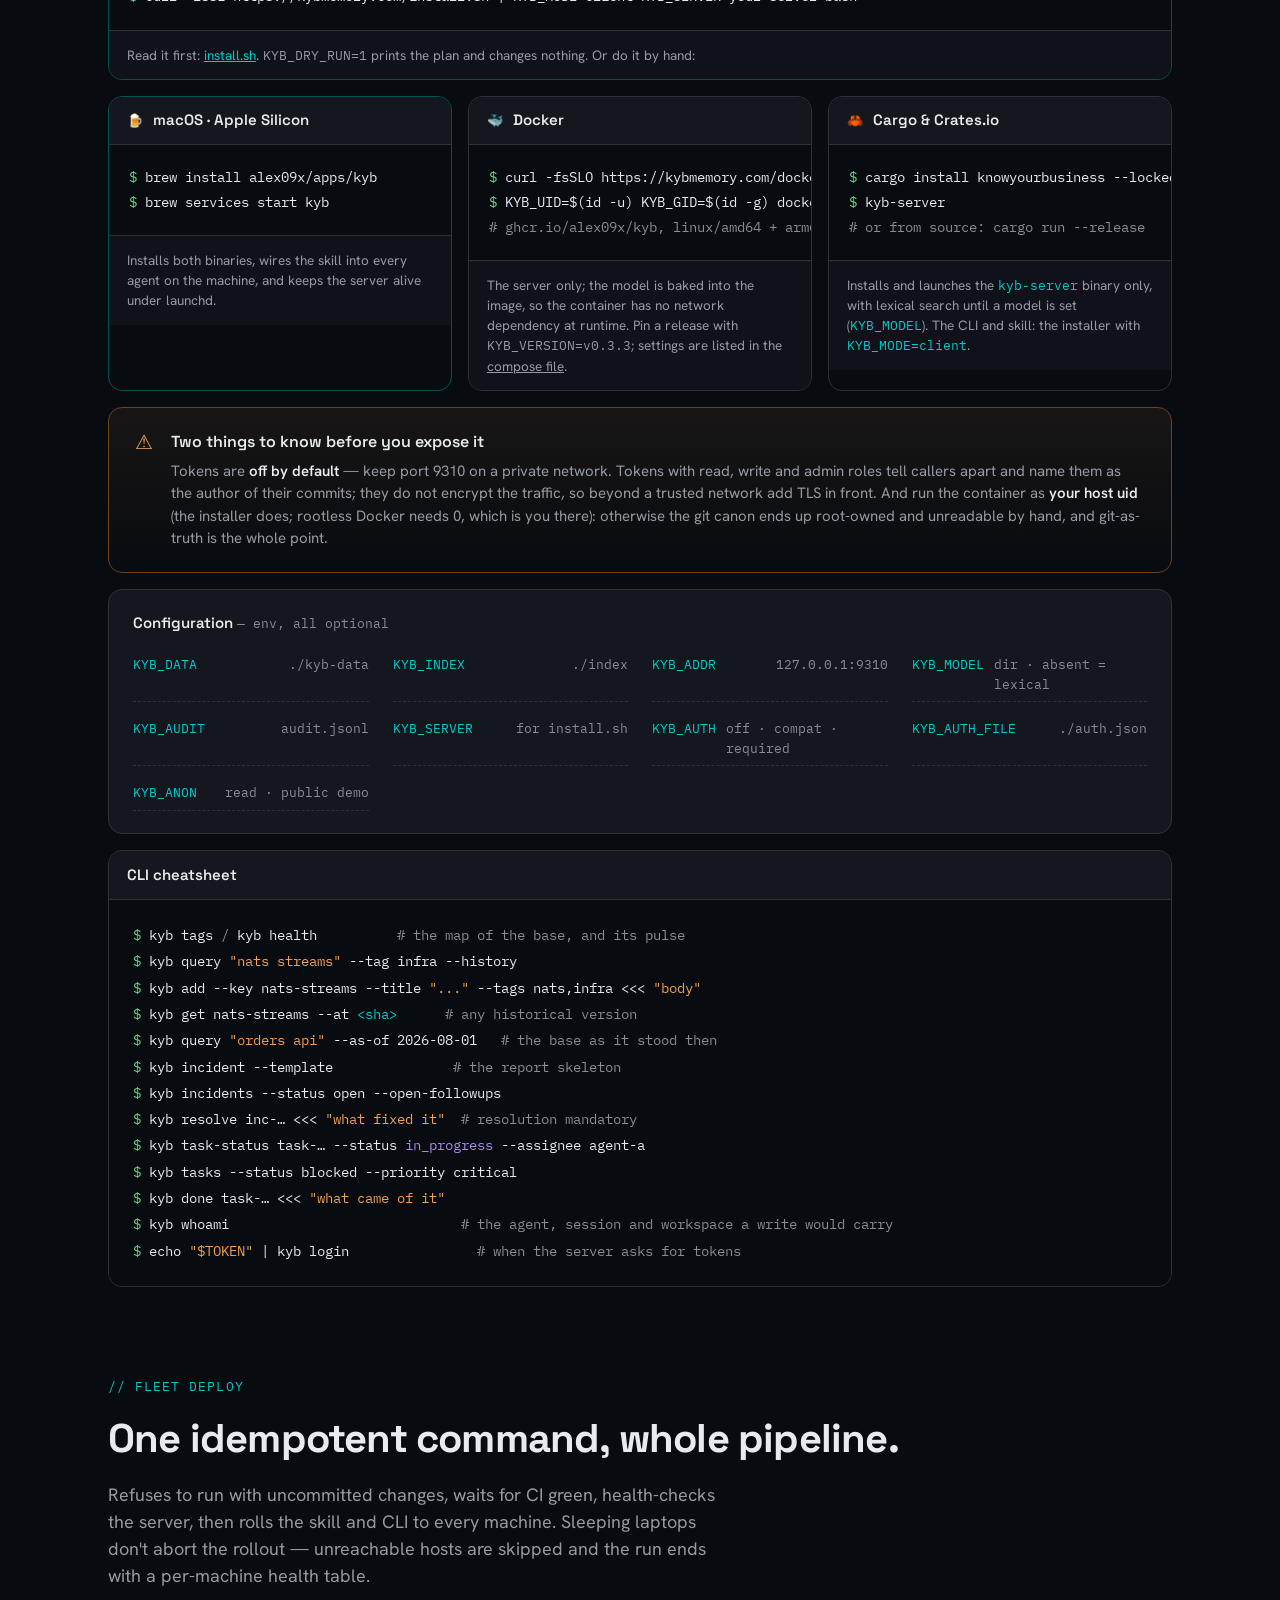
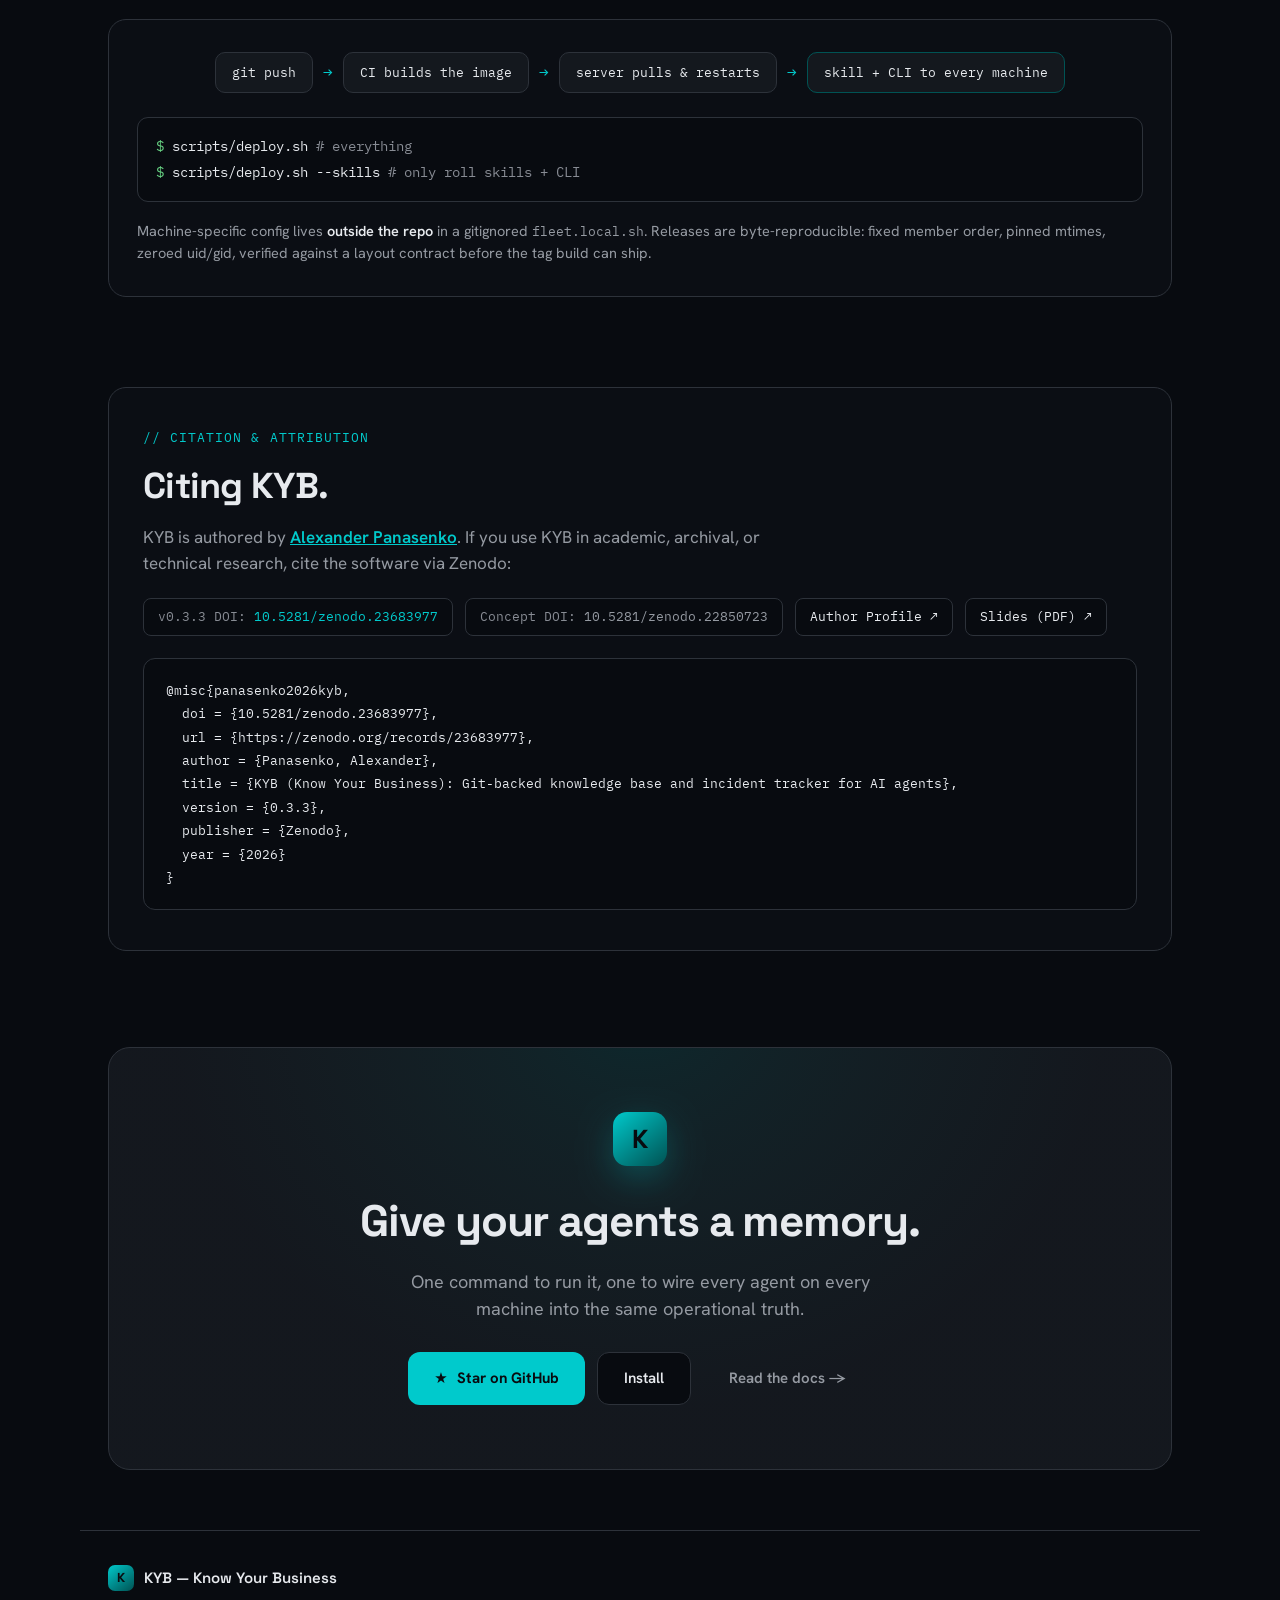
==== commit 11465d1f: "install.sh: macOS without Homebrew, and CI checks the skill landed in every agent On Apple Silicon w" ====
--- a/docs/index.html
+++ b/docs/index.html
@@ -611,7 +611,7 @@
   <section id="install" style="max-width: 1120px; margin: 90px auto 0; padding: 0 28px;">
     <div style="font-family: 'IBM Plex Mono'; font-size: 13px; color: var(--accent); letter-spacing: 0.08em; text-transform: uppercase; margin-bottom: 12px;">// Install</div>
     <h2 style="font-family: 'Space Grotesk'; font-weight: 700; font-size: clamp(28px, 4vw, 40px); letter-spacing: -0.02em; margin: 0 0 14px;">Up in one command.</h2>
-    <p style="font-size: 17px; color: var(--muted); max-width: 64ch; margin: 0 0 22px; text-wrap: pretty;">The installer looks at the machine and picks the way to run the server: Homebrew on Apple Silicon, Docker everywhere else. Then it installs the <span style="font-family: 'IBM Plex Mono'; font-size: 14px; color: var(--accent);">kyb</span> CLI and wires the skill into Claude Code, Codex and Antigravity. Run it again to upgrade.</p>
+    <p style="font-size: 17px; color: var(--muted); max-width: 64ch; margin: 0 0 22px; text-wrap: pretty;">The installer looks at the machine and picks the way to run the server: Homebrew on Apple Silicon, or the checked release archive under launchd where there is no Homebrew; Docker on Linux. Then it installs the <span style="font-family: 'IBM Plex Mono'; font-size: 14px; color: var(--accent);">kyb</span> CLI and wires the skill into Claude Code, Codex and Antigravity. Run it again to upgrade.</p>
     <div style="border-radius: 14px; border: 1px solid var(--accent-dim); overflow: hidden; margin-bottom: 16px;">
       <pre role="region" tabindex="0" aria-label="One-line installer" style="margin: 0; padding: 20px; font-family: 'IBM Plex Mono'; font-size: 14px; line-height: 1.85; color: var(--text); background: var(--bg); overflow-x: auto;"><span style="display:block;"><span style="color: var(--good);">$</span> curl -fsSL https://kybmemory.com/install.sh | bash</span><span style="display:block;"><span style="color: var(--faint);"># only the CLI and skill, for a server elsewhere:</span></span><span style="display:block;"><span style="color: var(--good);">$</span> curl -fsSL https://kybmemory.com/install.sh | KYB_MODE=client KYB_SERVER=your-server bash</span></pre>
       <div style="padding: 14px 18px; background: var(--bg2); color: var(--muted); font-size: 13.5px; border-top: 1px solid var(--border);">Read it first: <a href="/install.sh" style="color: var(--accent); text-decoration: underline;">install.sh</a>. <span style="font-family: 'IBM Plex Mono'; font-size: 12.5px;">KYB_DRY_RUN=1</span> prints the plan and changes nothing. Or do it by hand:</div>
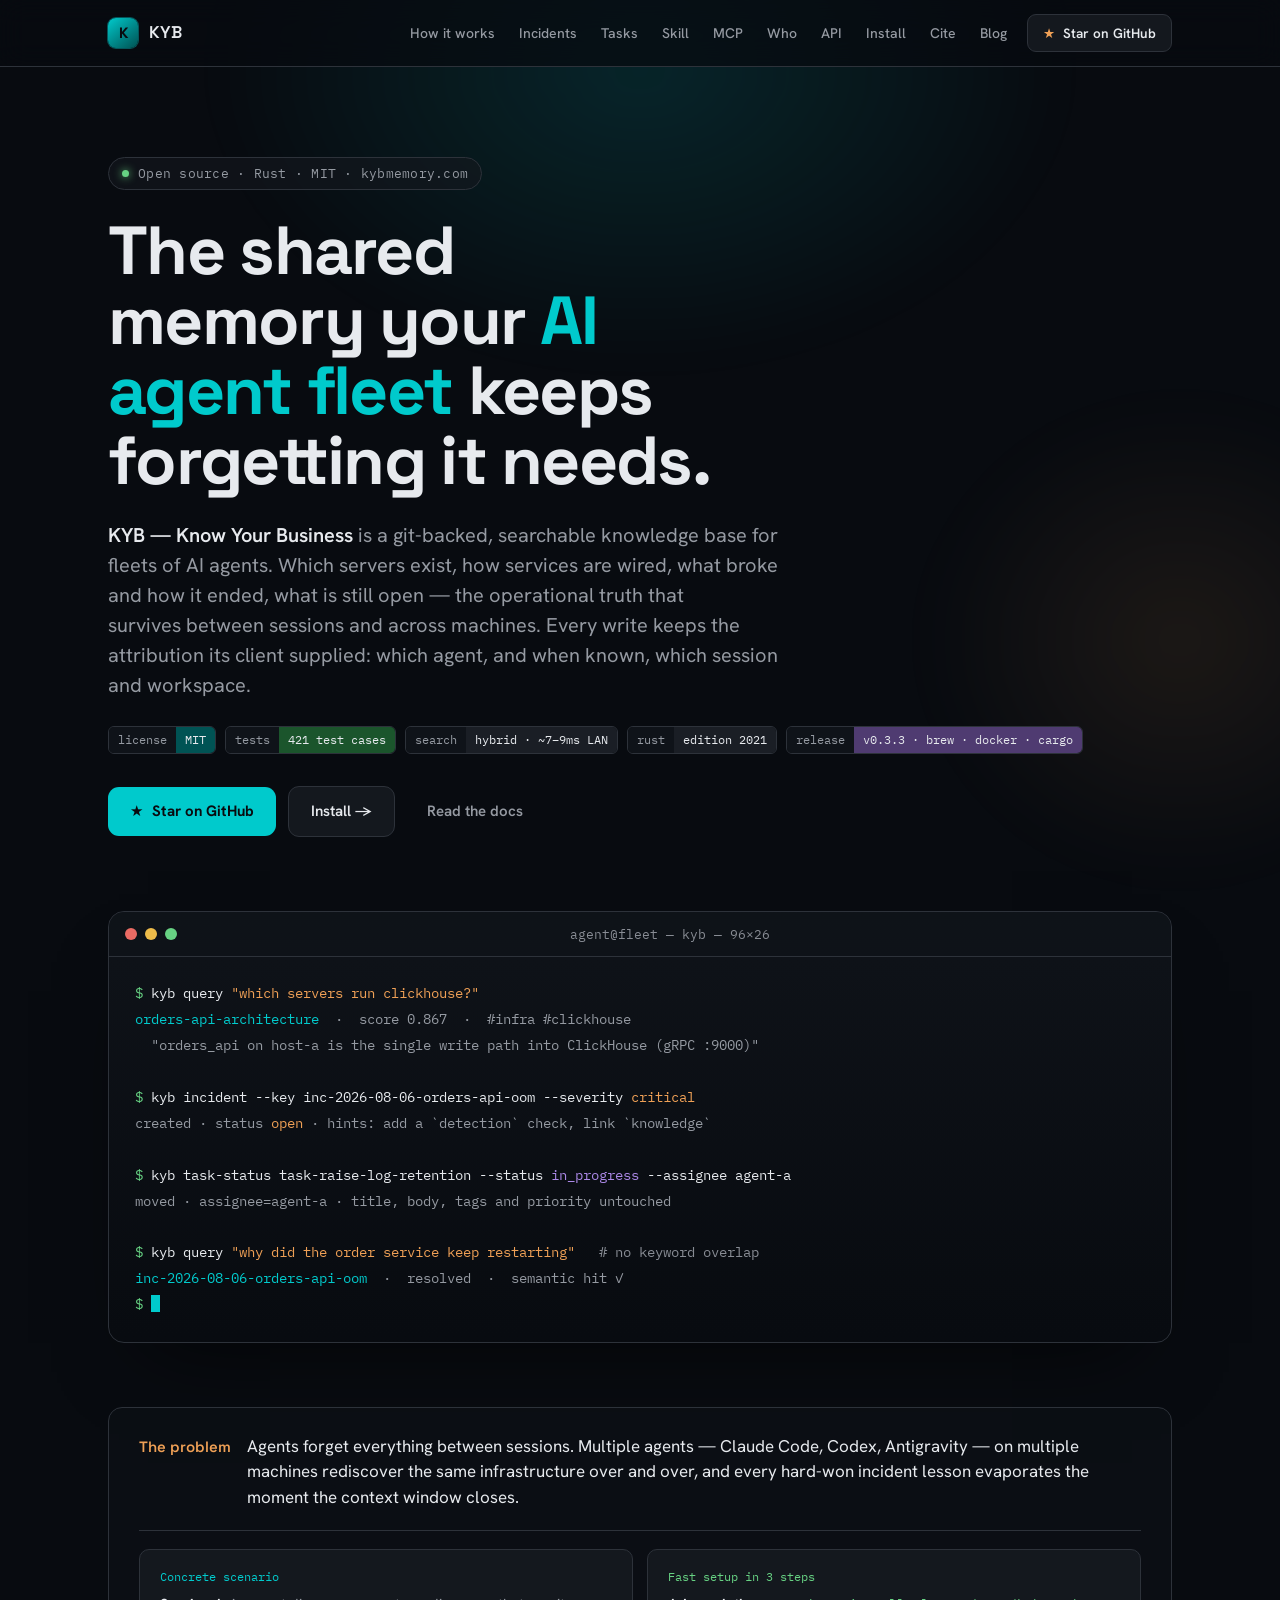
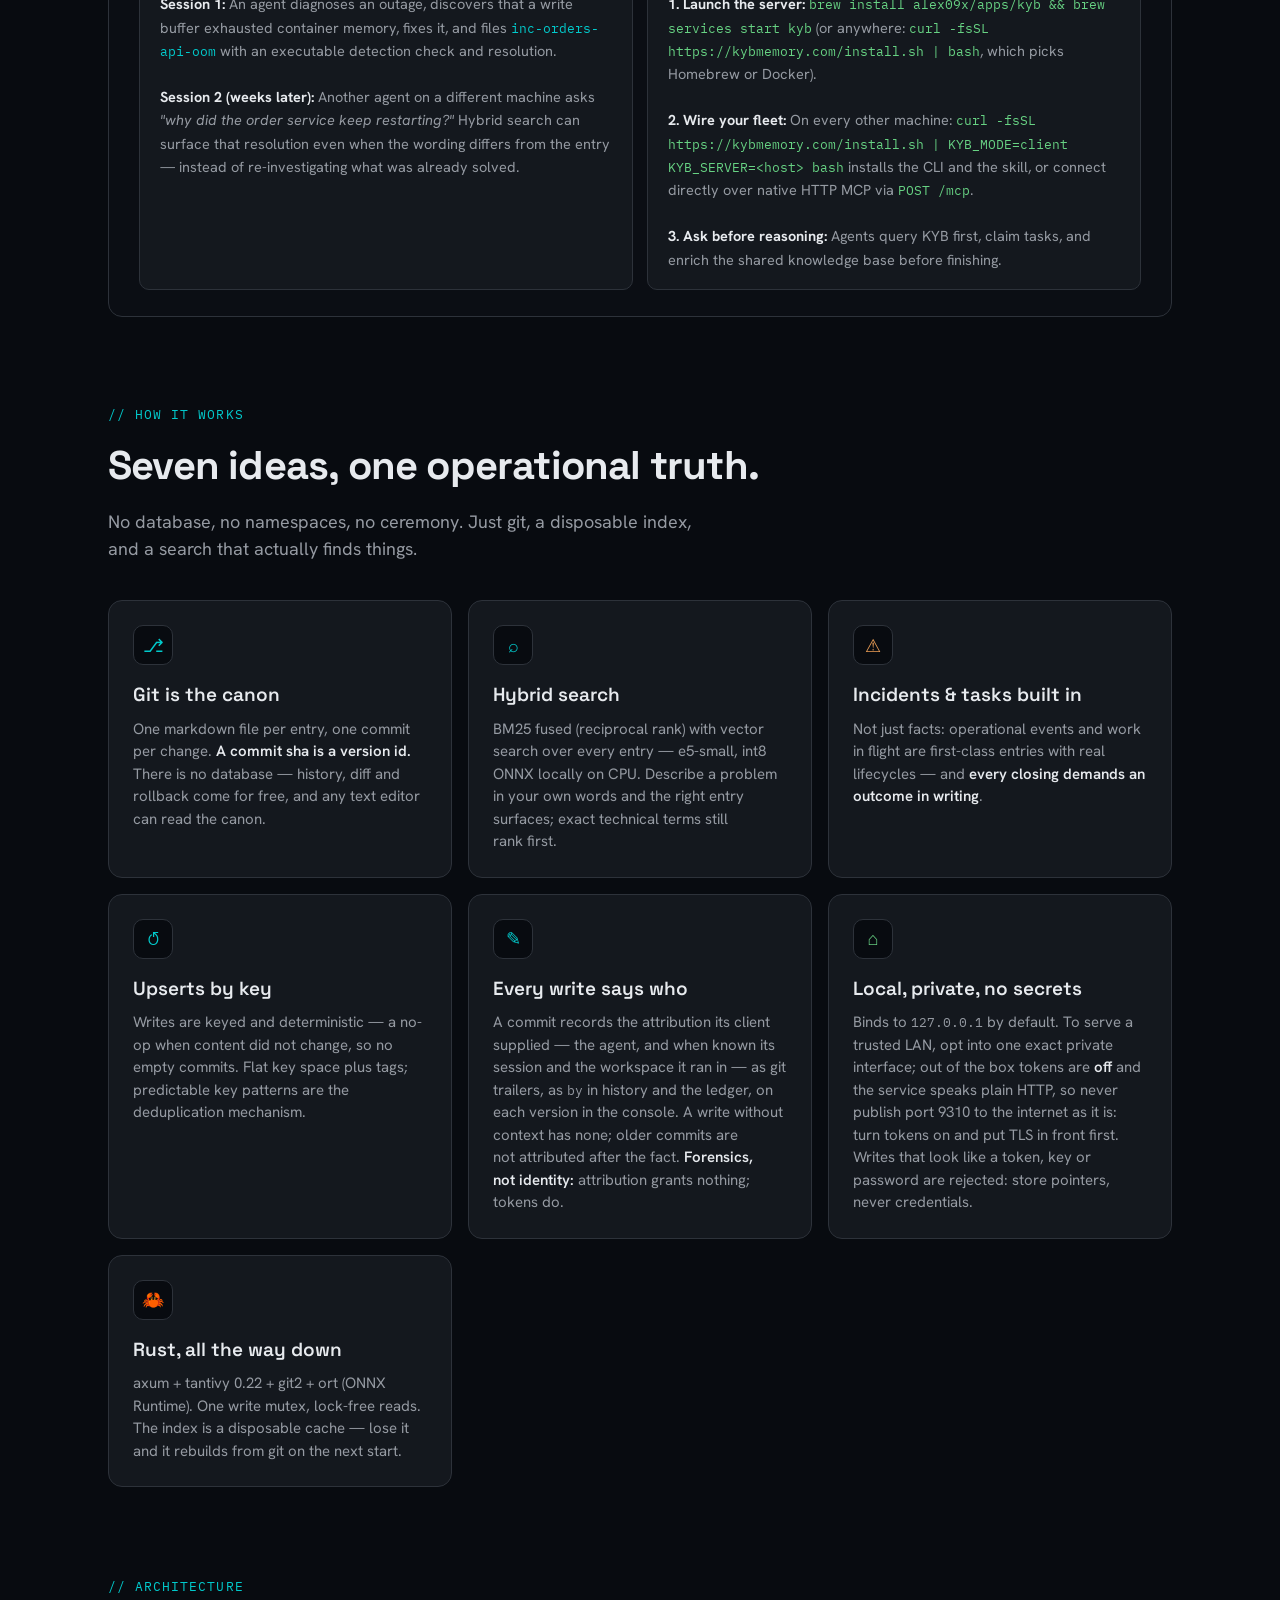
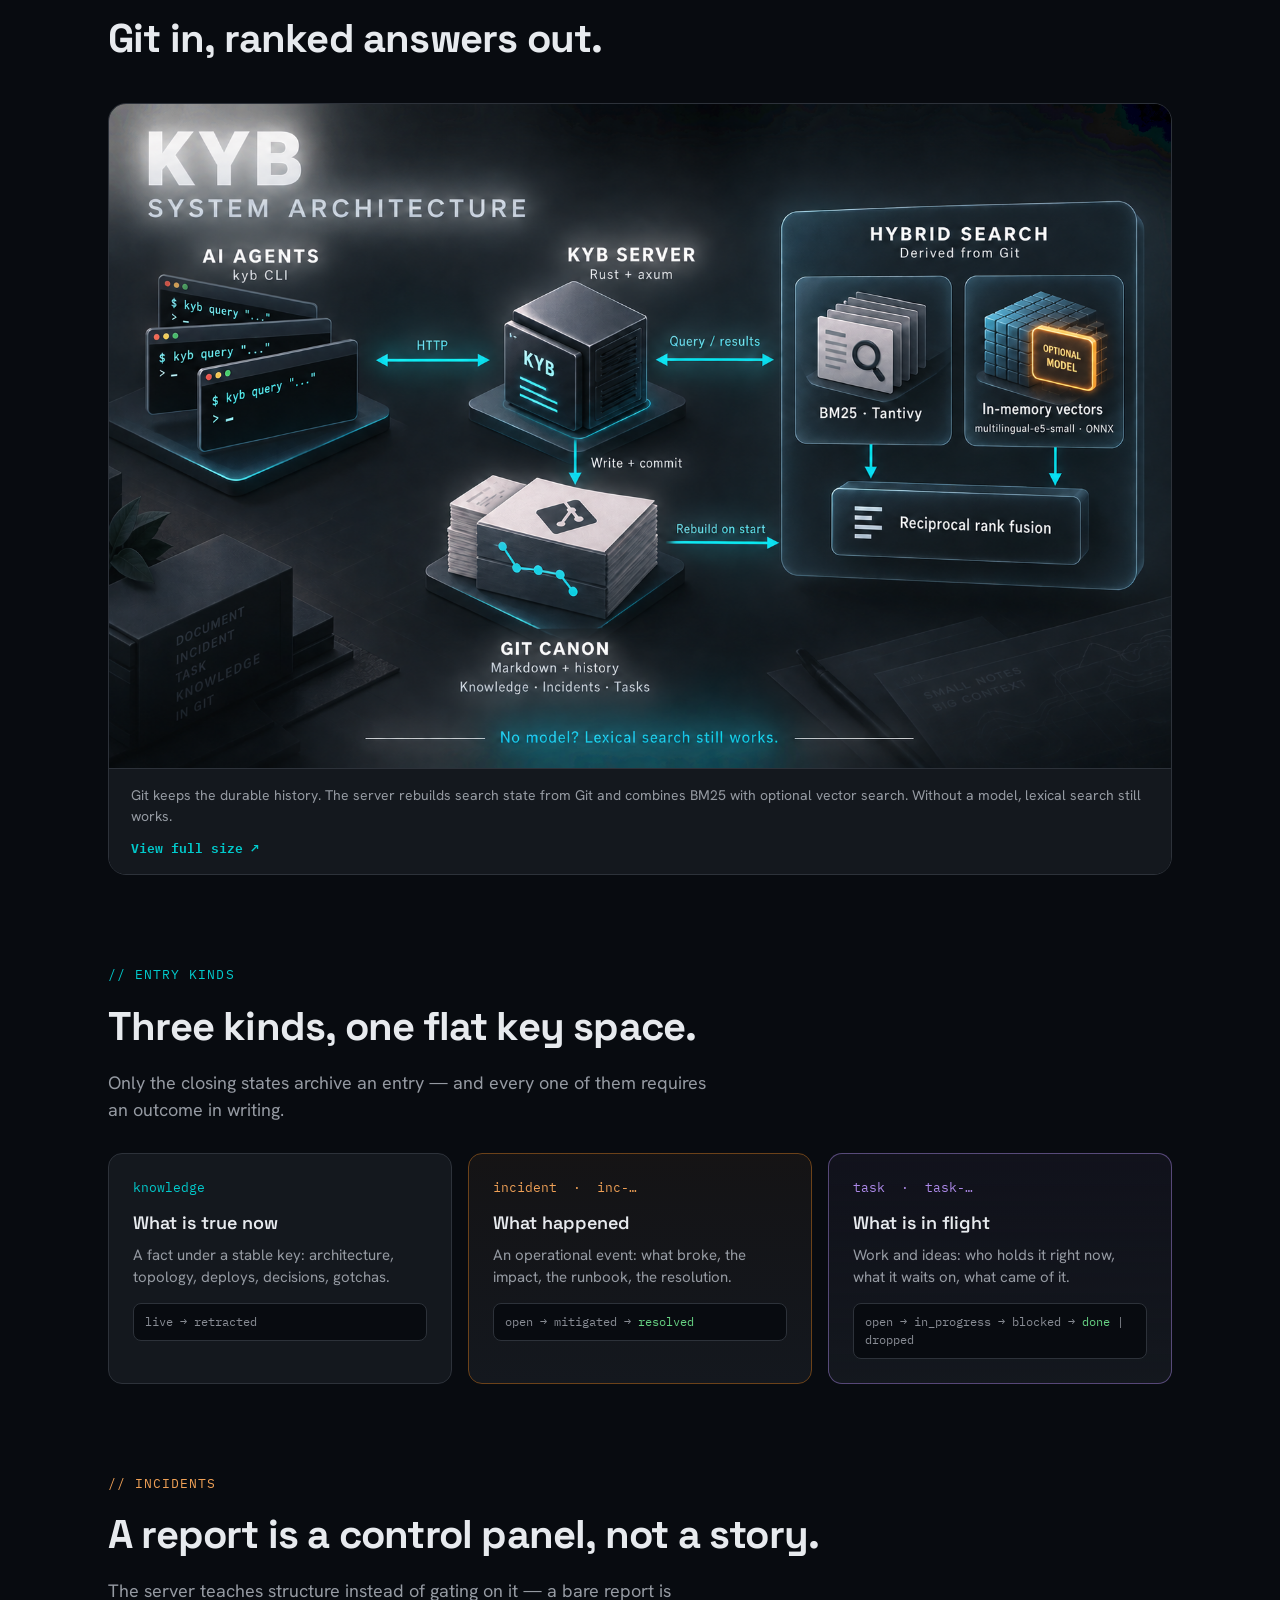
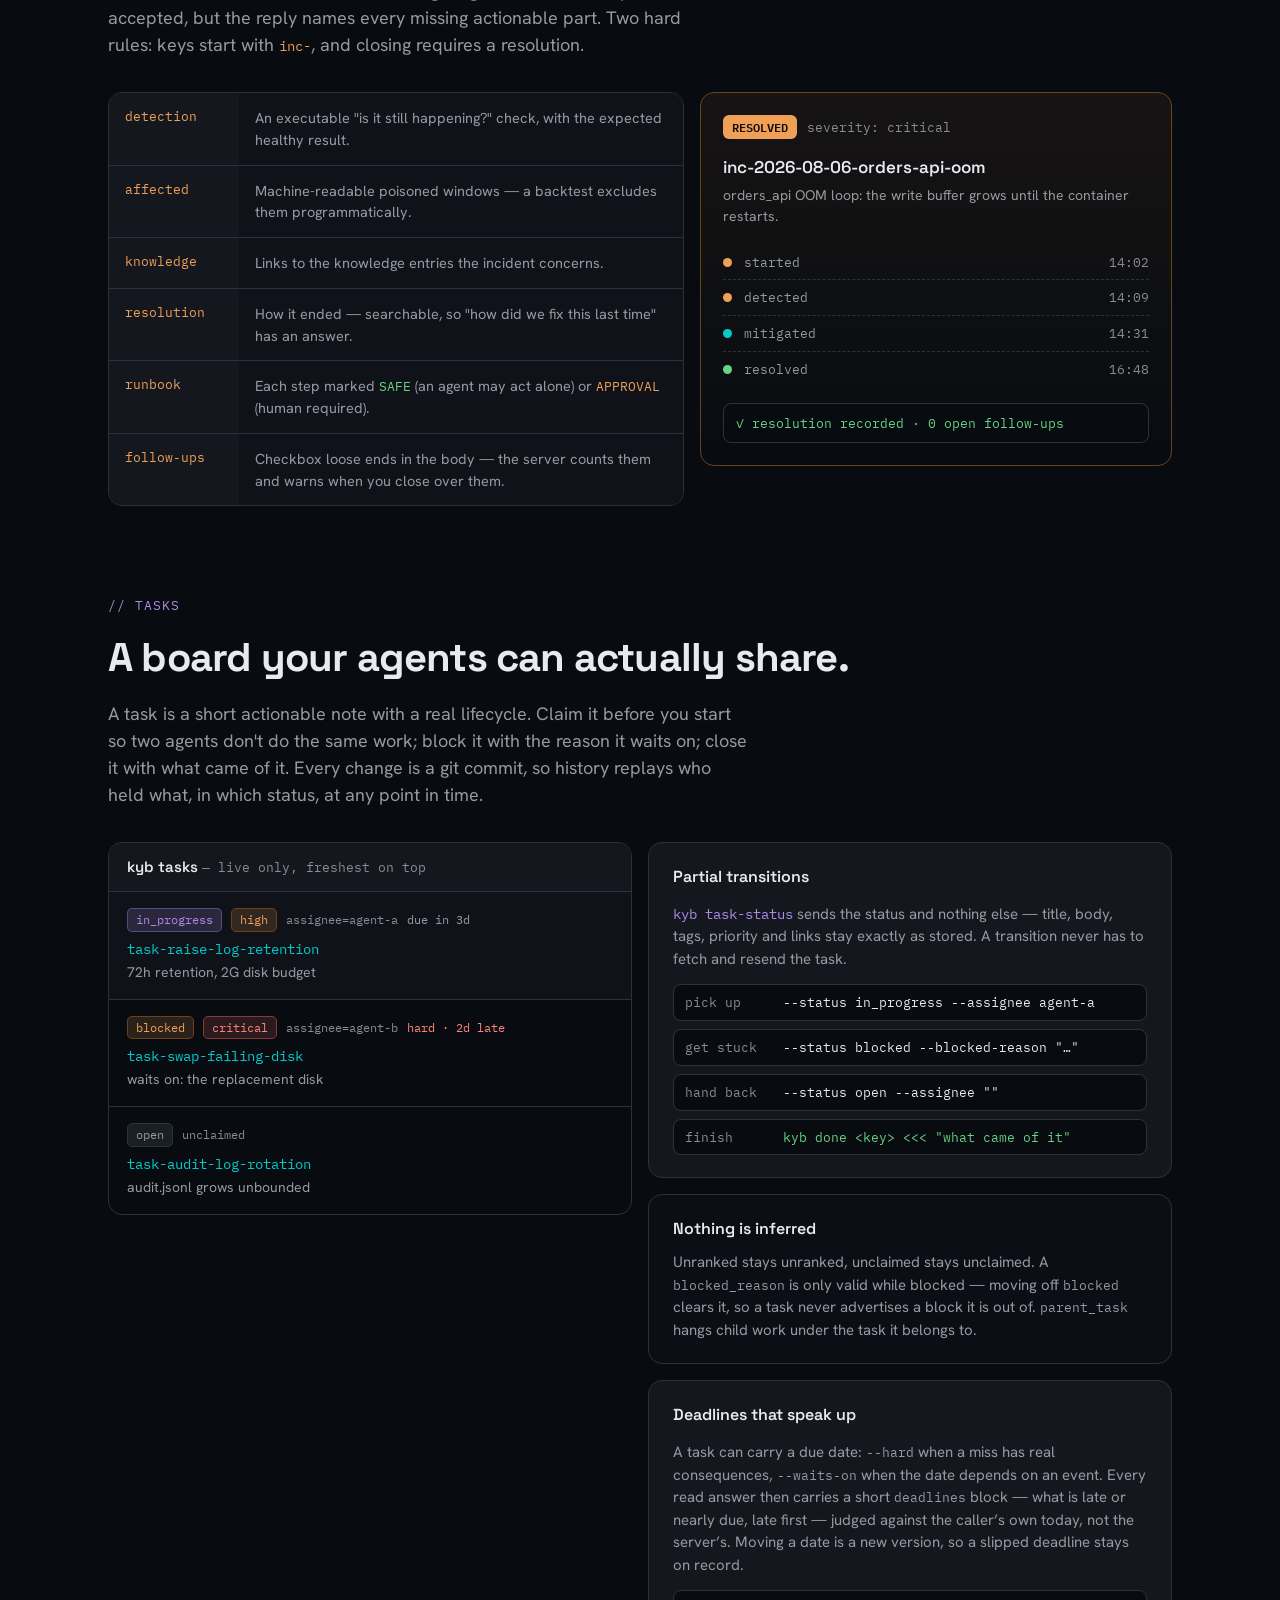
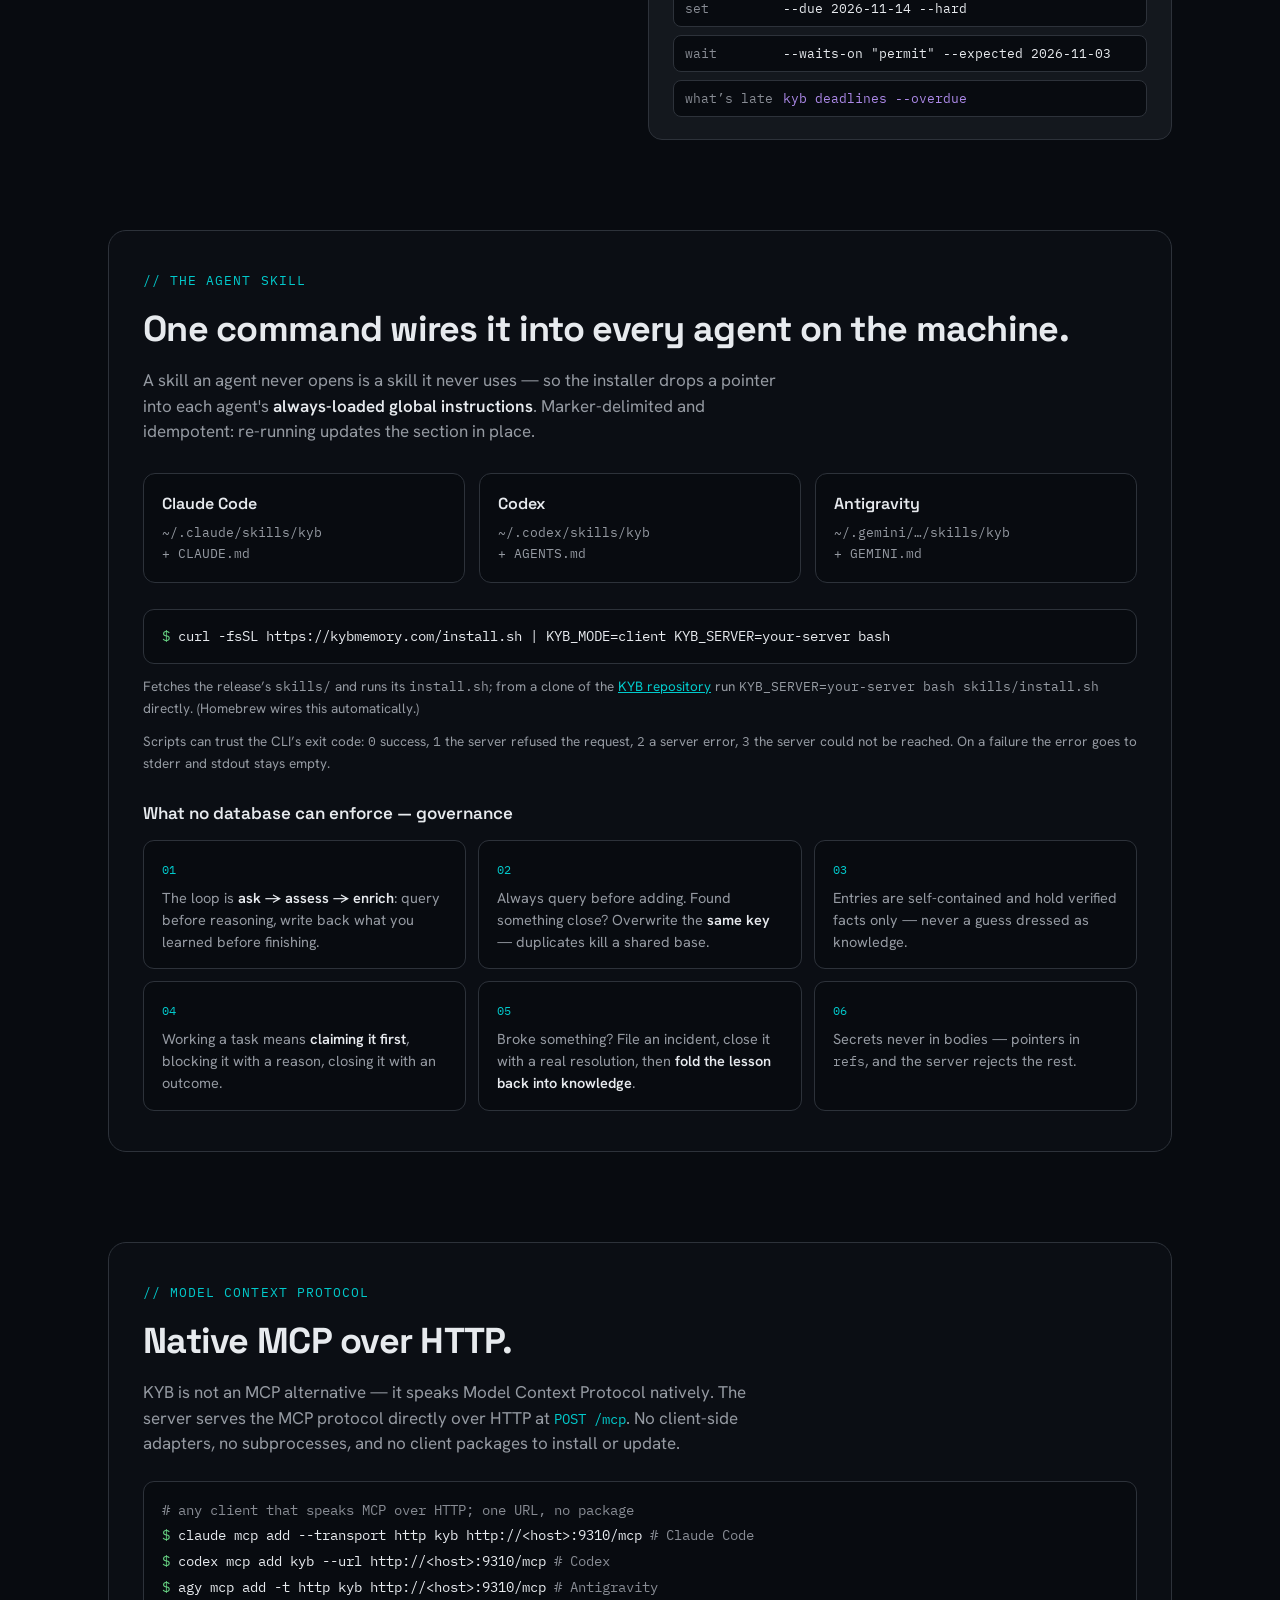
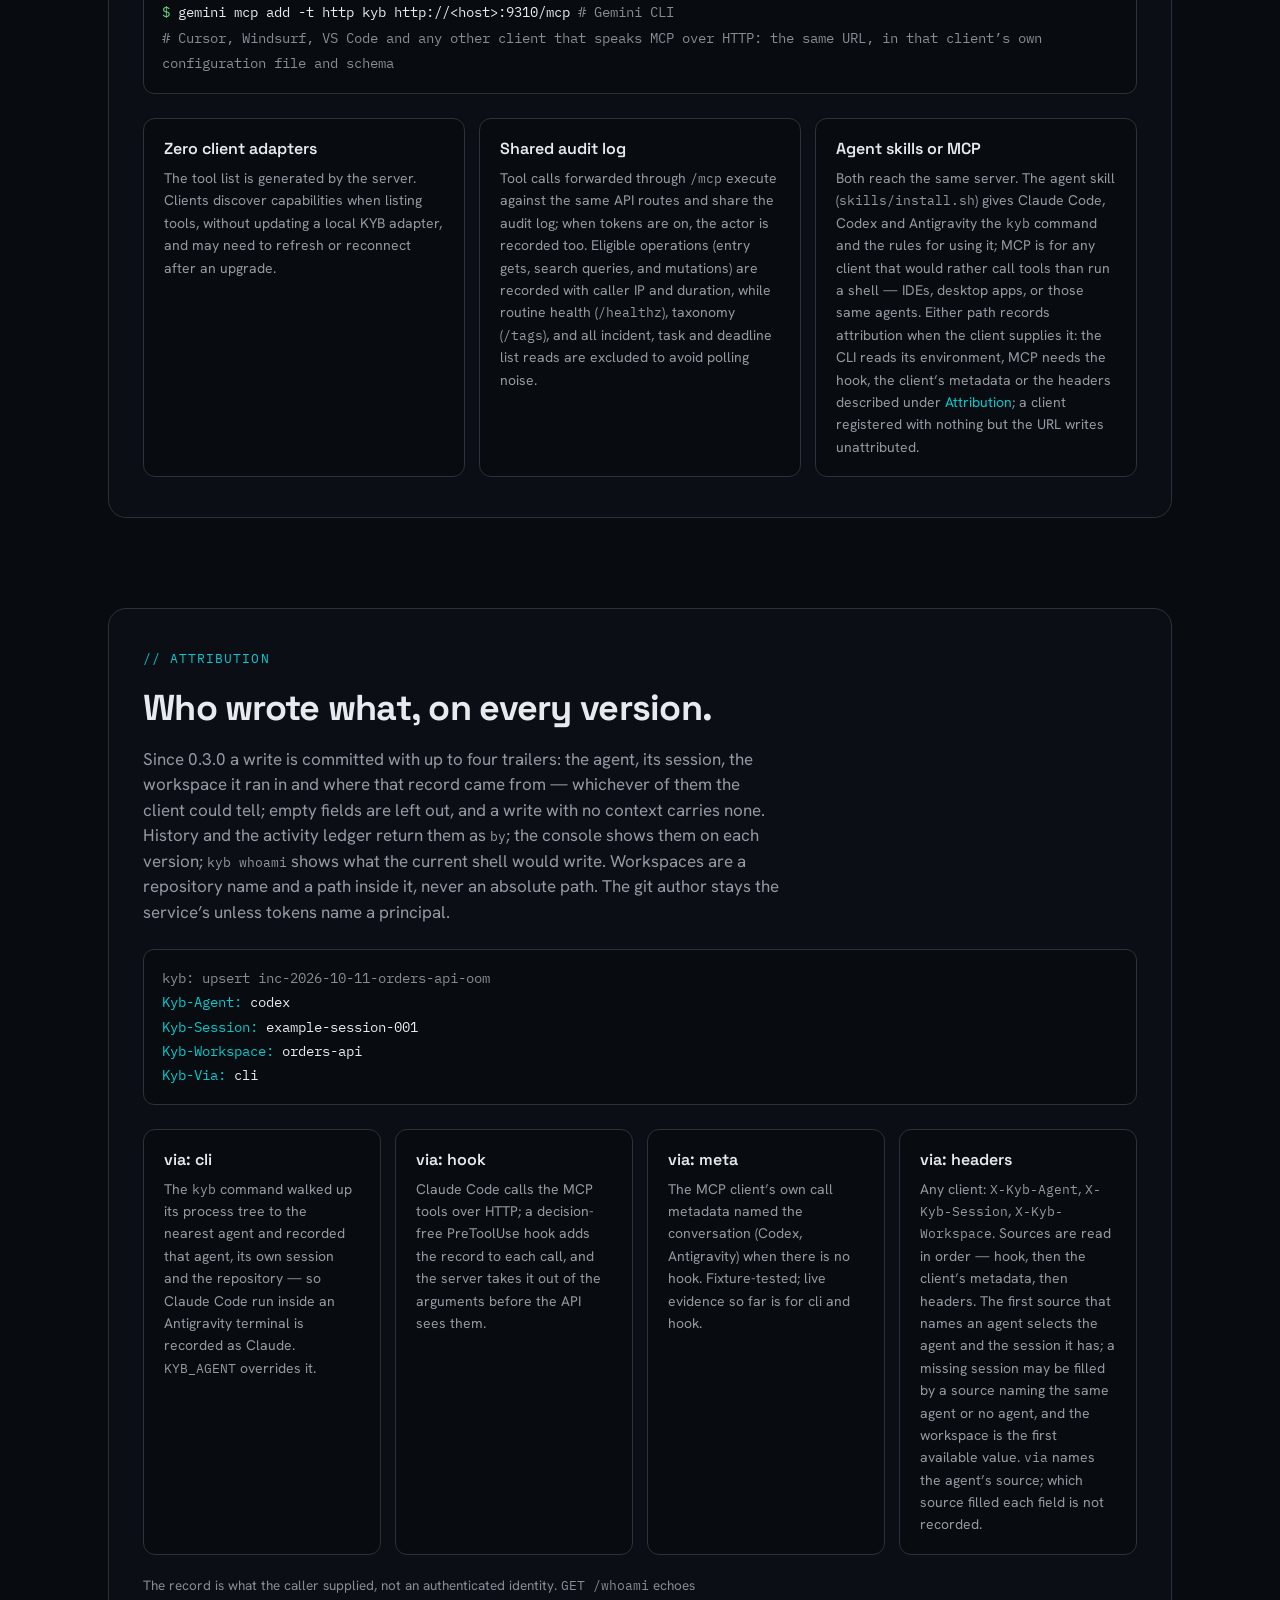
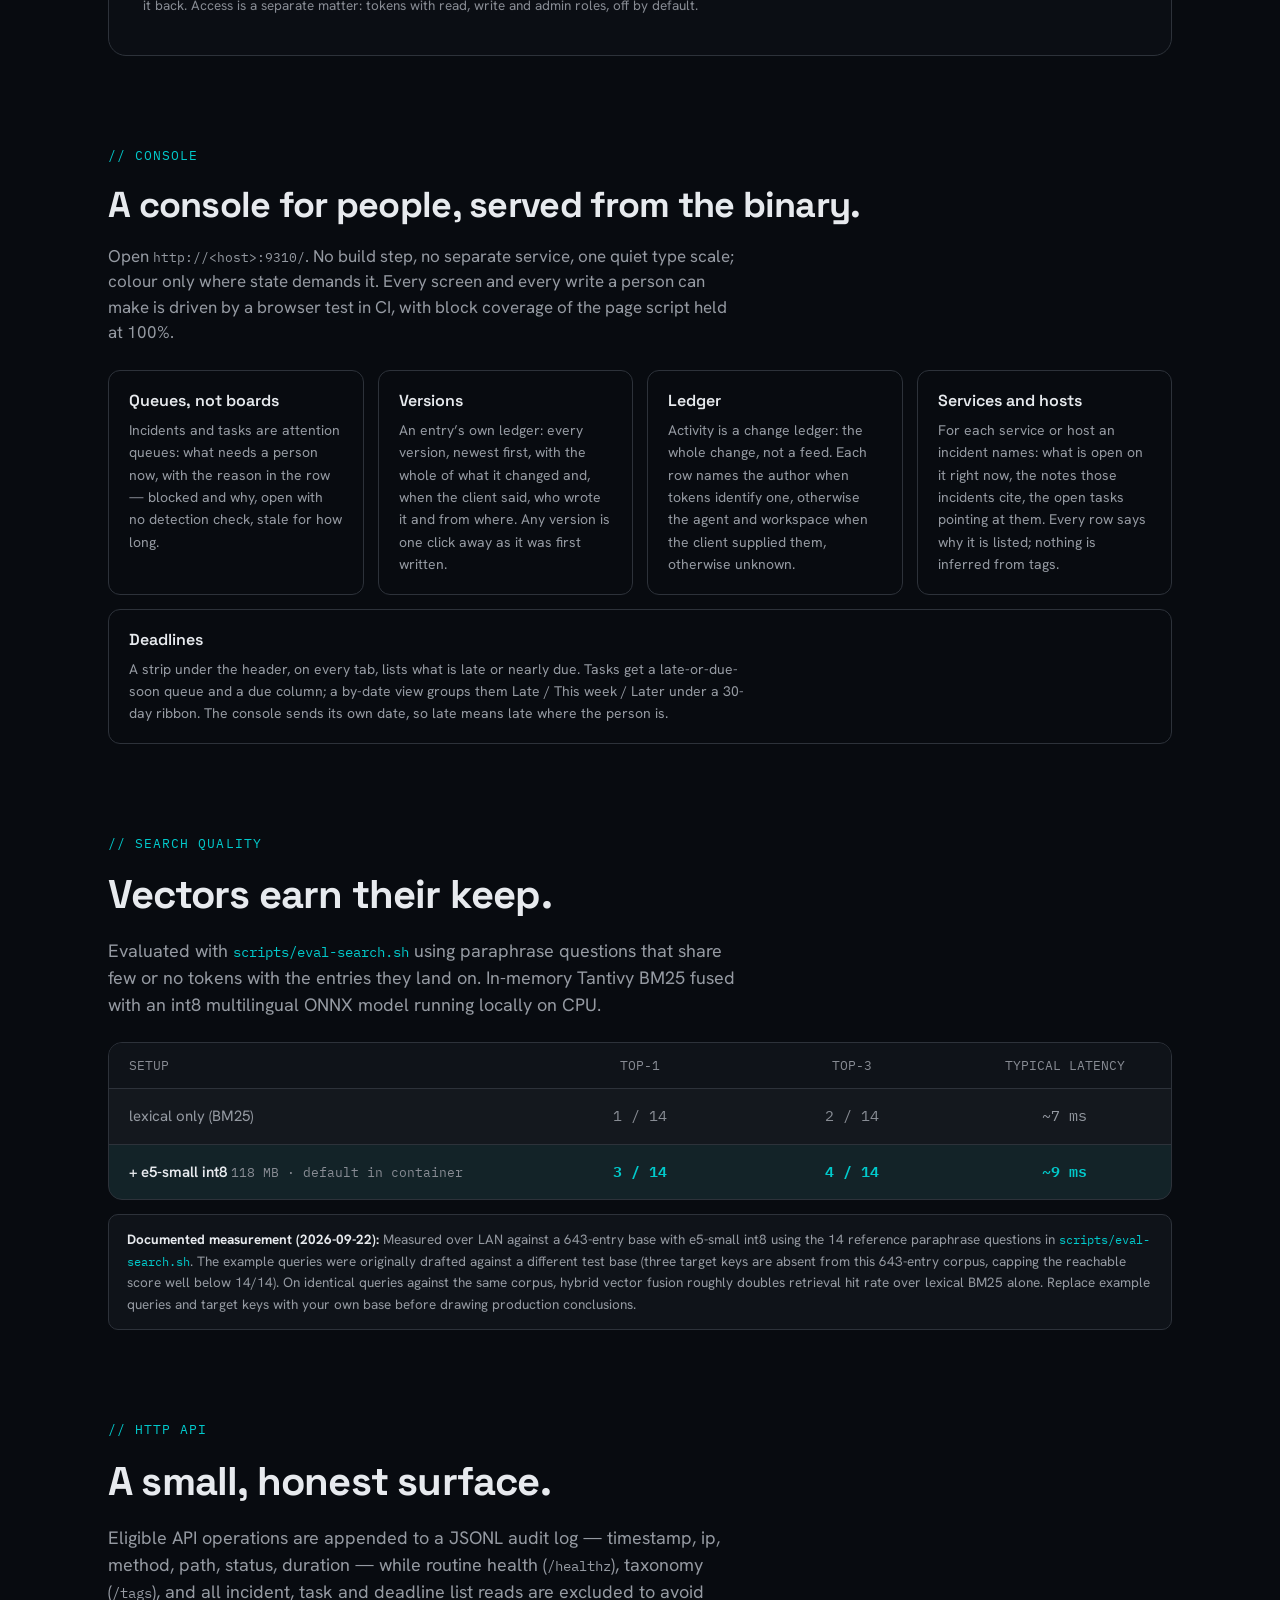
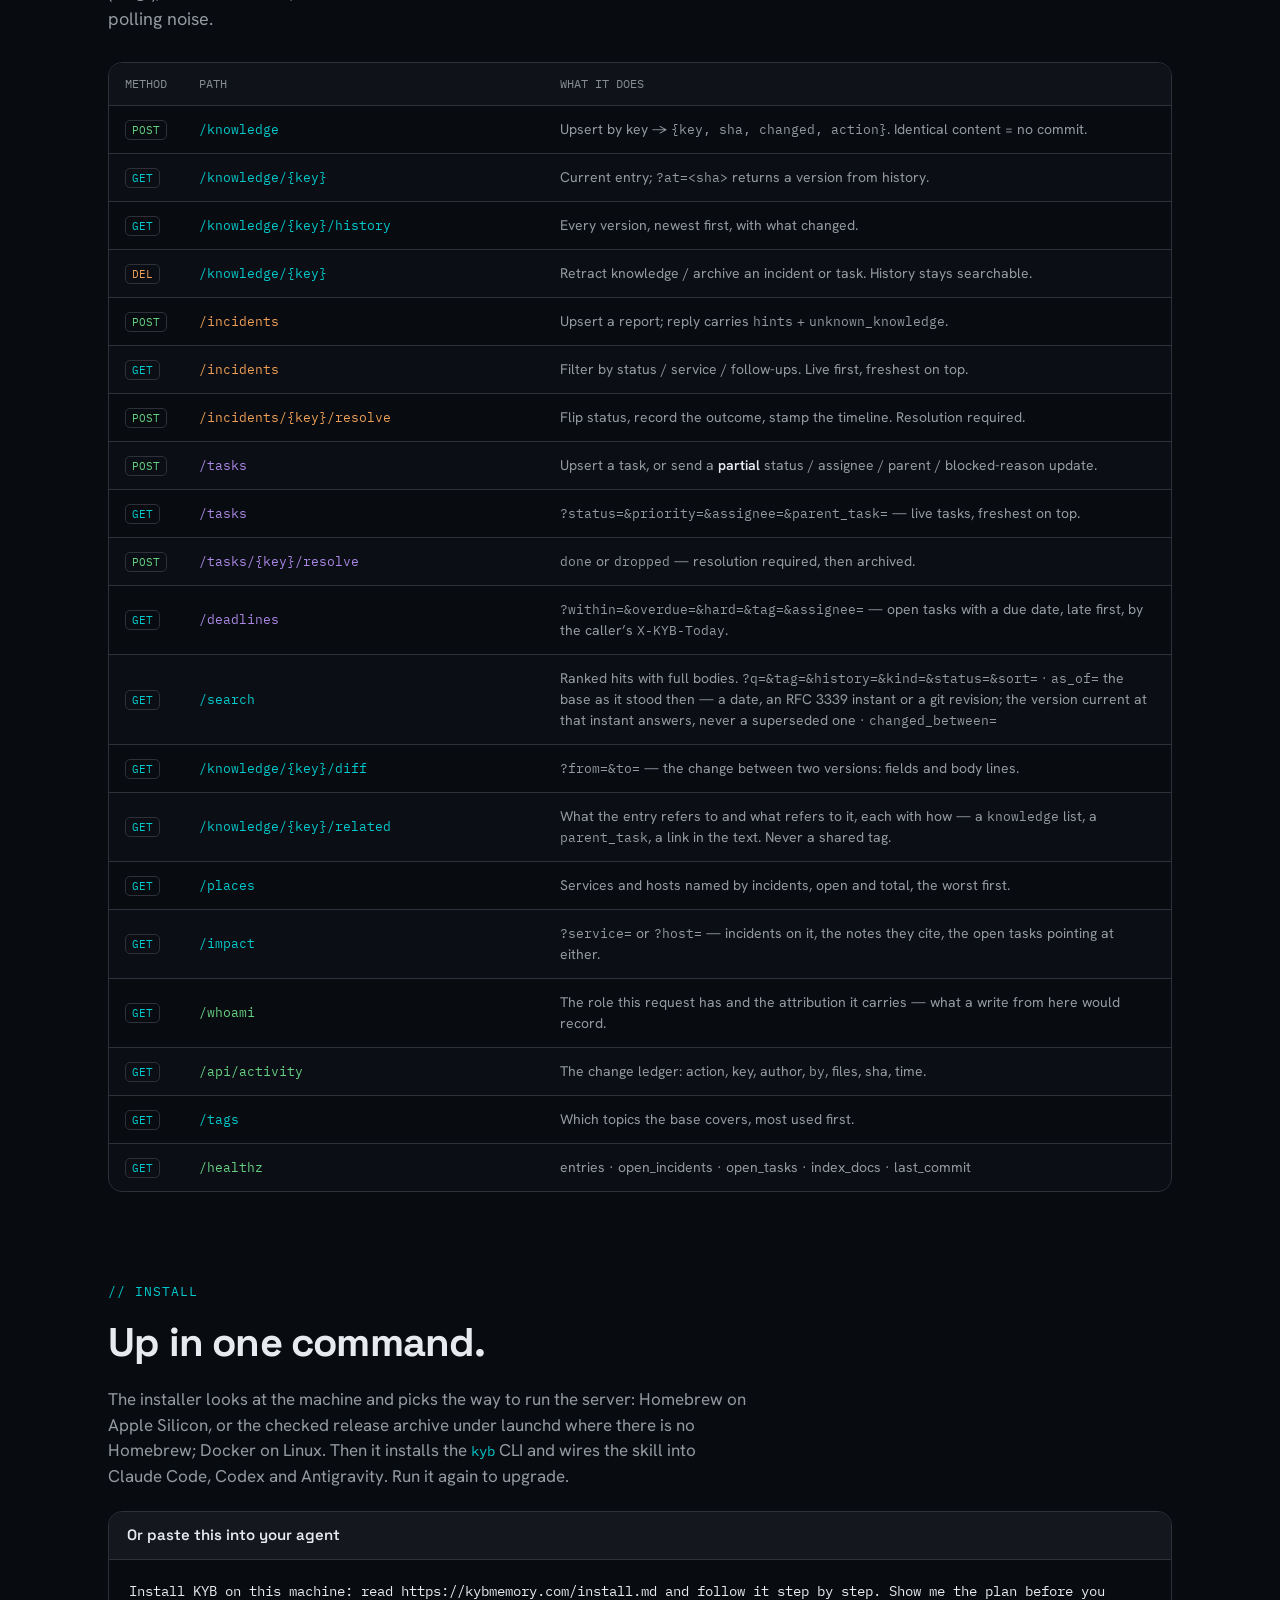
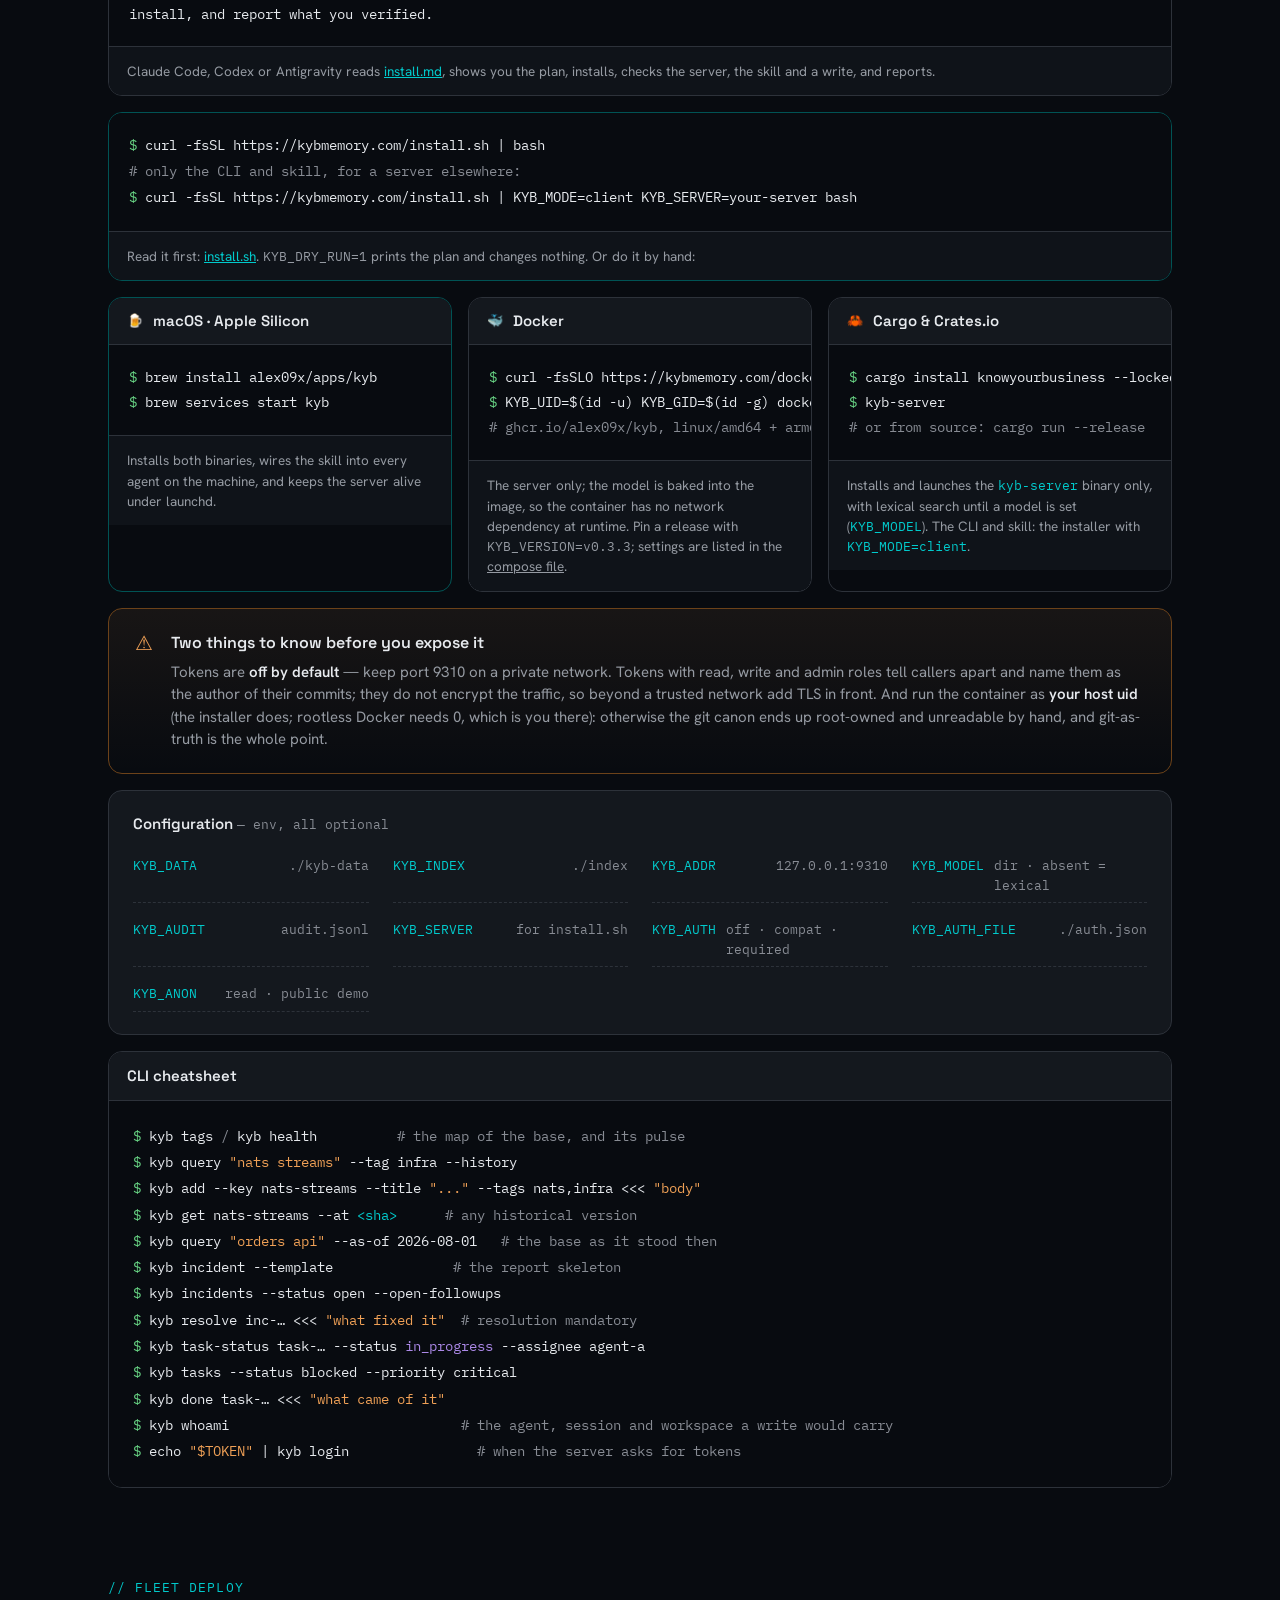
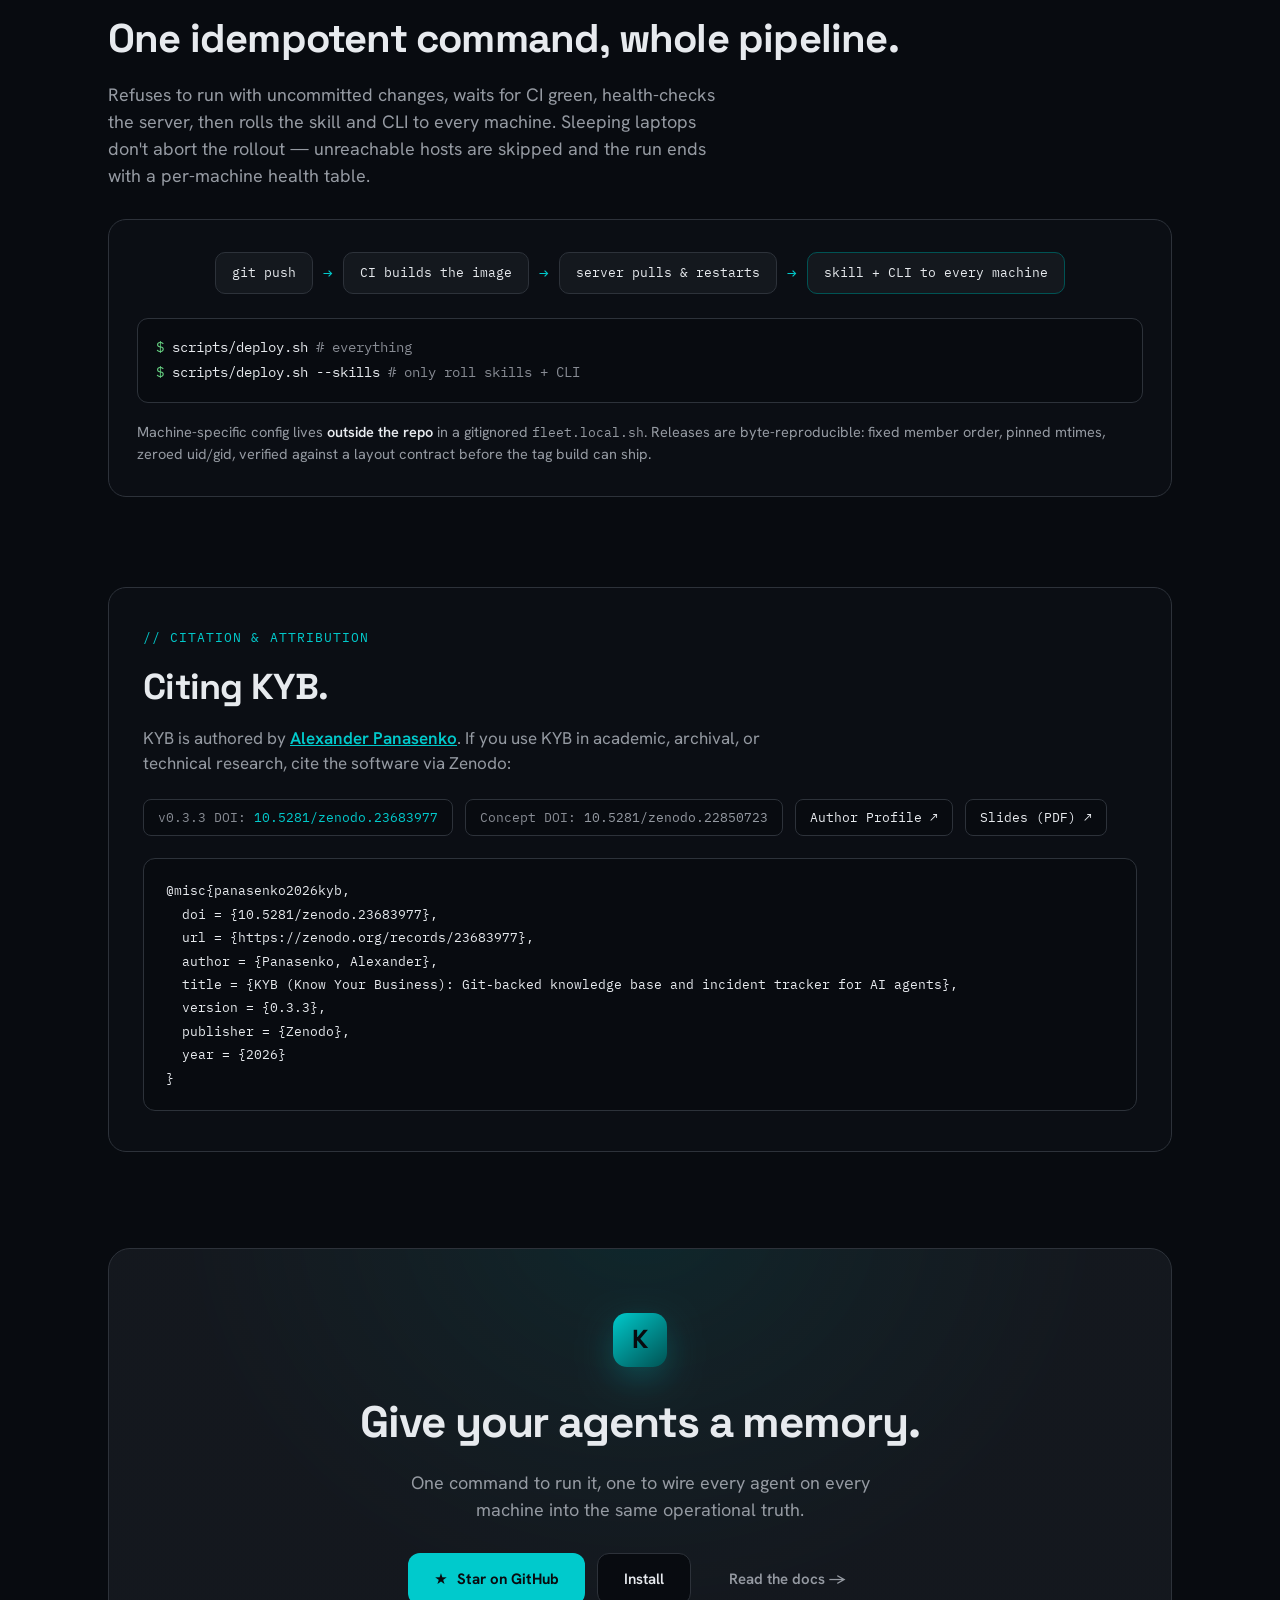
==== commit 4545383a: "A prompt that makes an agent install KYB: kybmemory.com/install.md Paste one line into Claude Code, " ====
--- a/docs/index.html
+++ b/docs/index.html
@@ -612,6 +612,11 @@
     <div style="font-family: 'IBM Plex Mono'; font-size: 13px; color: var(--accent); letter-spacing: 0.08em; text-transform: uppercase; margin-bottom: 12px;">// Install</div>
     <h2 style="font-family: 'Space Grotesk'; font-weight: 700; font-size: clamp(28px, 4vw, 40px); letter-spacing: -0.02em; margin: 0 0 14px;">Up in one command.</h2>
     <p style="font-size: 17px; color: var(--muted); max-width: 64ch; margin: 0 0 22px; text-wrap: pretty;">The installer looks at the machine and picks the way to run the server: Homebrew on Apple Silicon, or the checked release archive under launchd where there is no Homebrew; Docker on Linux. Then it installs the <span style="font-family: 'IBM Plex Mono'; font-size: 14px; color: var(--accent);">kyb</span> CLI and wires the skill into Claude Code, Codex and Antigravity. Run it again to upgrade.</p>
+    <div style="border-radius: 14px; border: 1px solid var(--border); overflow: hidden; margin-bottom: 16px;">
+      <div style="padding: 12px 18px; border-bottom: 1px solid var(--border); background: var(--panel); font-family: 'Space Grotesk'; font-weight: 600; font-size: 15px;">Or paste this into your agent</div>
+      <pre role="region" tabindex="0" aria-label="Prompt that makes an AI agent install KYB" style="margin: 0; padding: 20px; font-family: 'IBM Plex Mono'; font-size: 13.5px; line-height: 1.7; color: var(--text); background: var(--bg); white-space: pre-wrap; overflow-wrap: anywhere;">Install KYB on this machine: read https://kybmemory.com/install.md and follow it step by step. Show me the plan before you install, and report what you verified.</pre>
+      <div style="padding: 14px 18px; background: var(--bg2); color: var(--muted); font-size: 13.5px; border-top: 1px solid var(--border);">Claude Code, Codex or Antigravity reads <a href="/install.md" style="color: var(--accent); text-decoration: underline;">install.md</a>, shows you the plan, installs, checks the server, the skill and a write, and reports.</div>
+    </div>
     <div style="border-radius: 14px; border: 1px solid var(--accent-dim); overflow: hidden; margin-bottom: 16px;">
       <pre role="region" tabindex="0" aria-label="One-line installer" style="margin: 0; padding: 20px; font-family: 'IBM Plex Mono'; font-size: 14px; line-height: 1.85; color: var(--text); background: var(--bg); overflow-x: auto;"><span style="display:block;"><span style="color: var(--good);">$</span> curl -fsSL https://kybmemory.com/install.sh | bash</span><span style="display:block;"><span style="color: var(--faint);"># only the CLI and skill, for a server elsewhere:</span></span><span style="display:block;"><span style="color: var(--good);">$</span> curl -fsSL https://kybmemory.com/install.sh | KYB_MODE=client KYB_SERVER=your-server bash</span></pre>
       <div style="padding: 14px 18px; background: var(--bg2); color: var(--muted); font-size: 13.5px; border-top: 1px solid var(--border);">Read it first: <a href="/install.sh" style="color: var(--accent); text-decoration: underline;">install.sh</a>. <span style="font-family: 'IBM Plex Mono'; font-size: 12.5px;">KYB_DRY_RUN=1</span> prints the plan and changes nothing. Or do it by hand:</div>
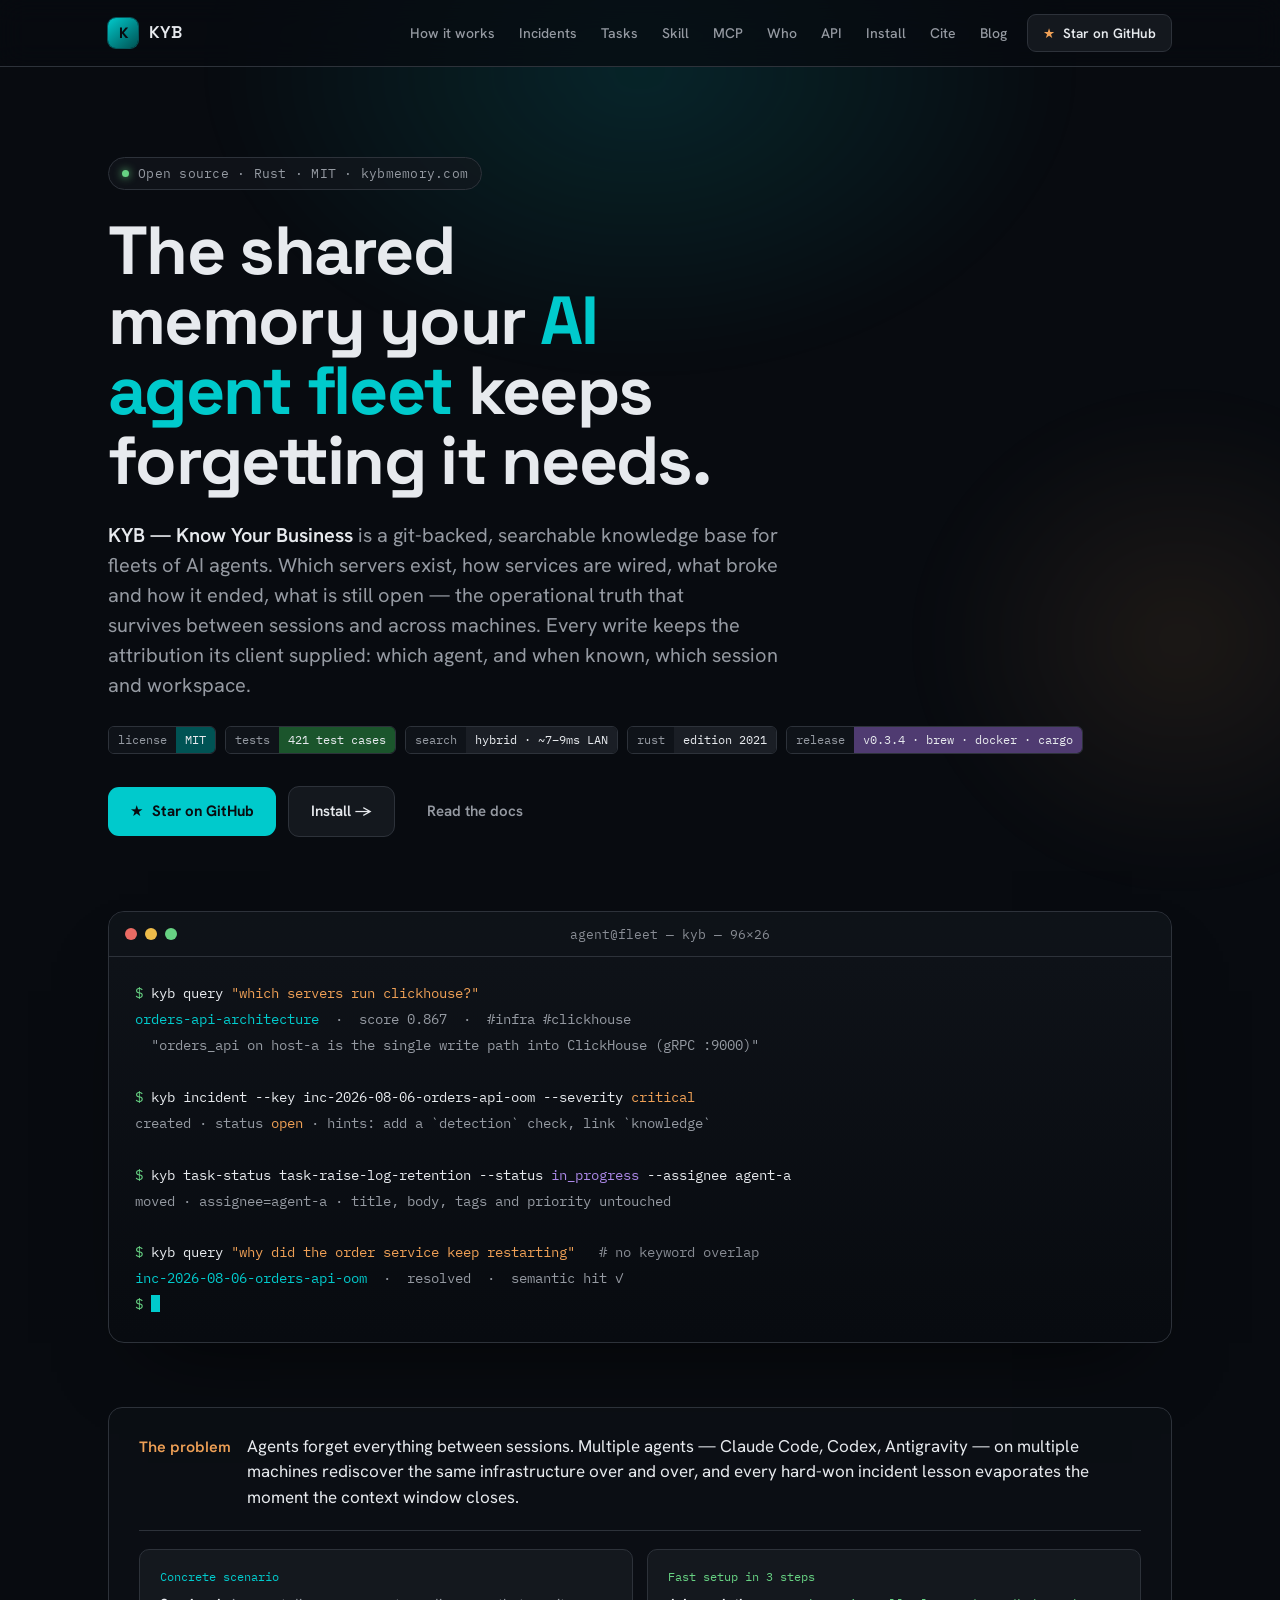
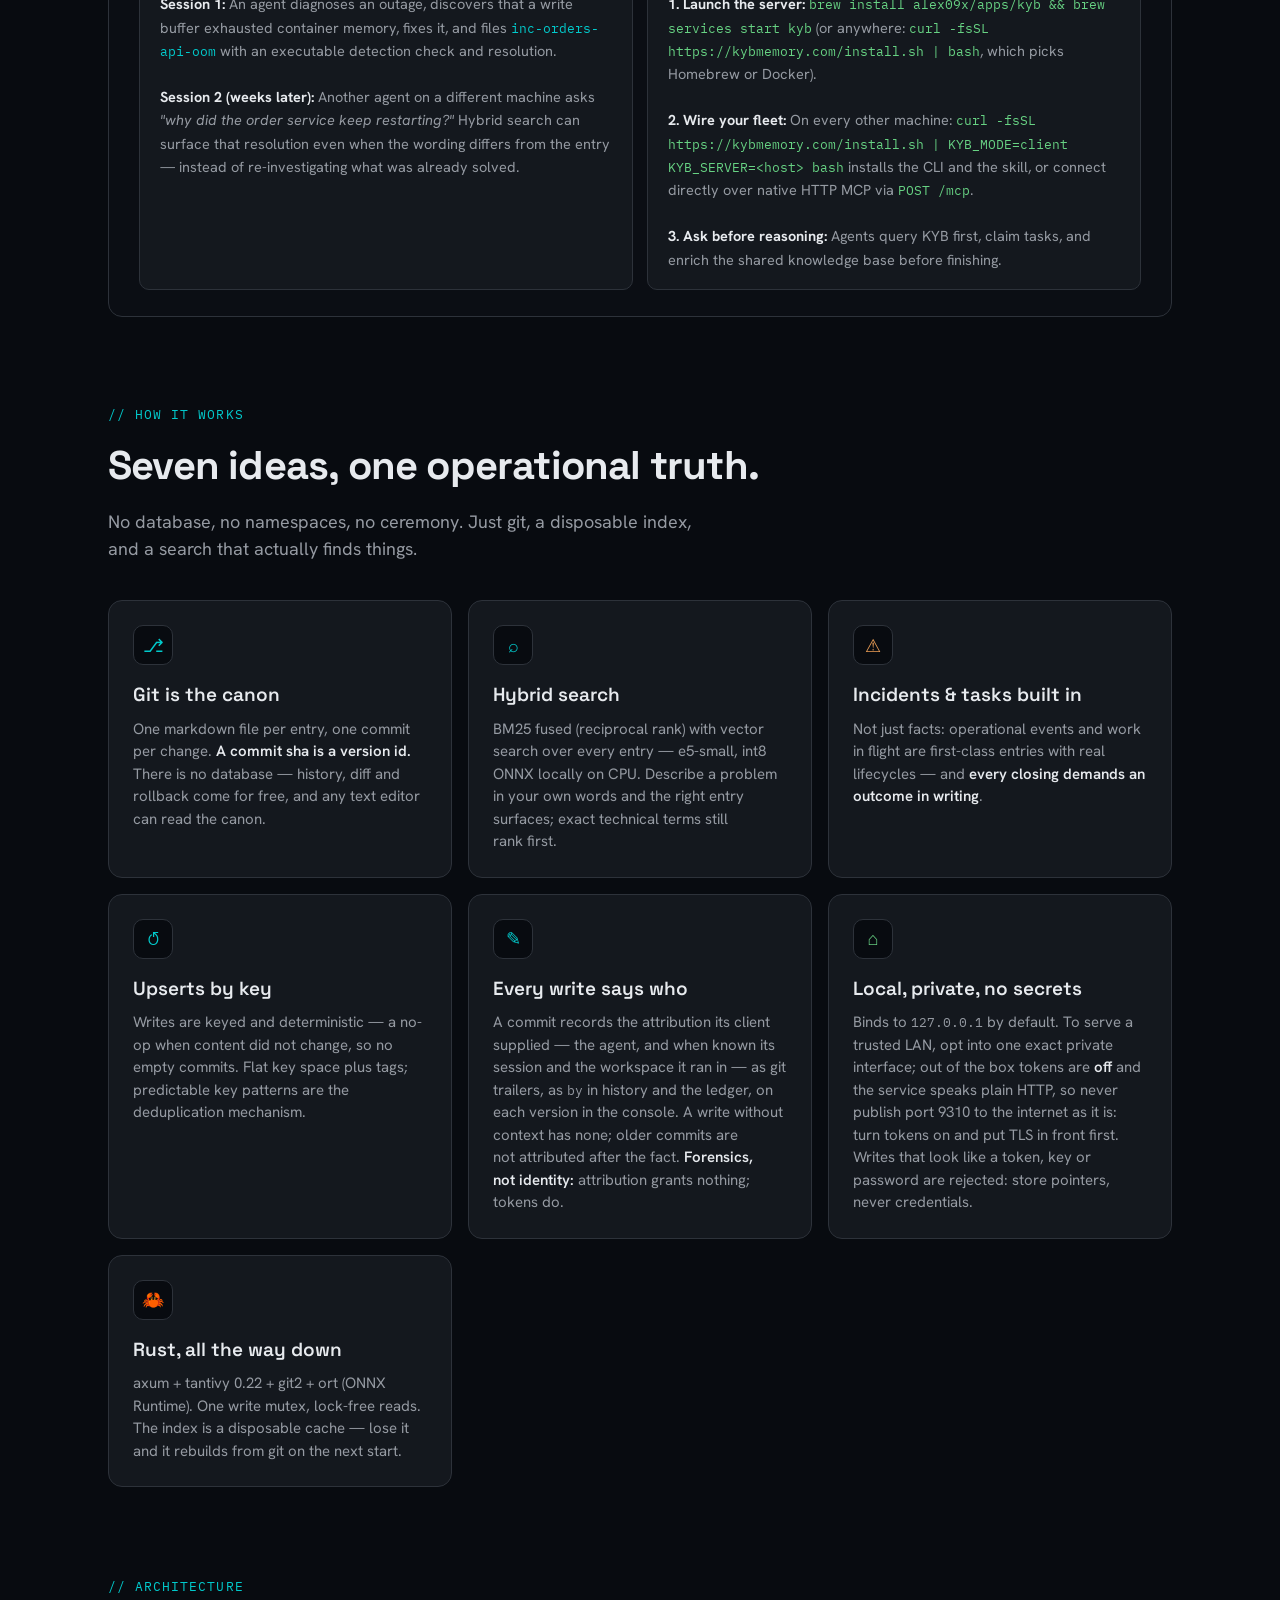
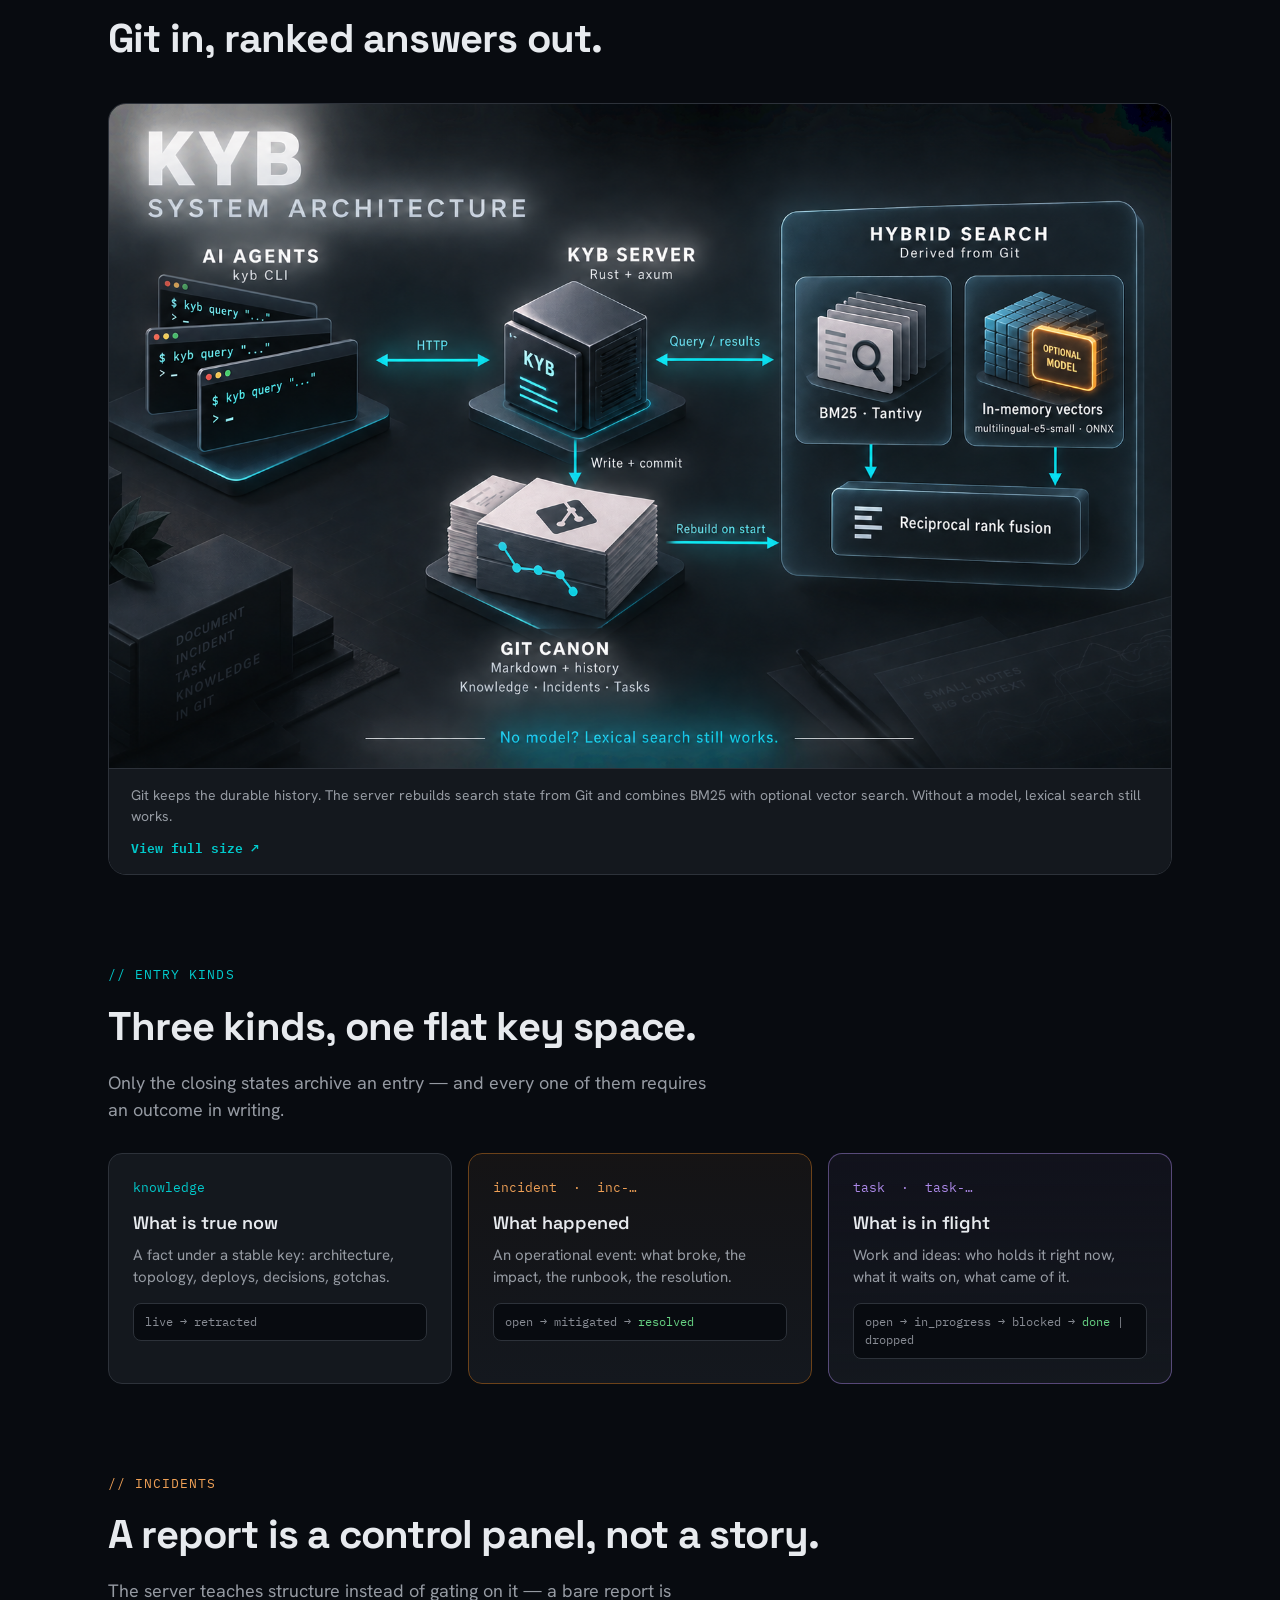
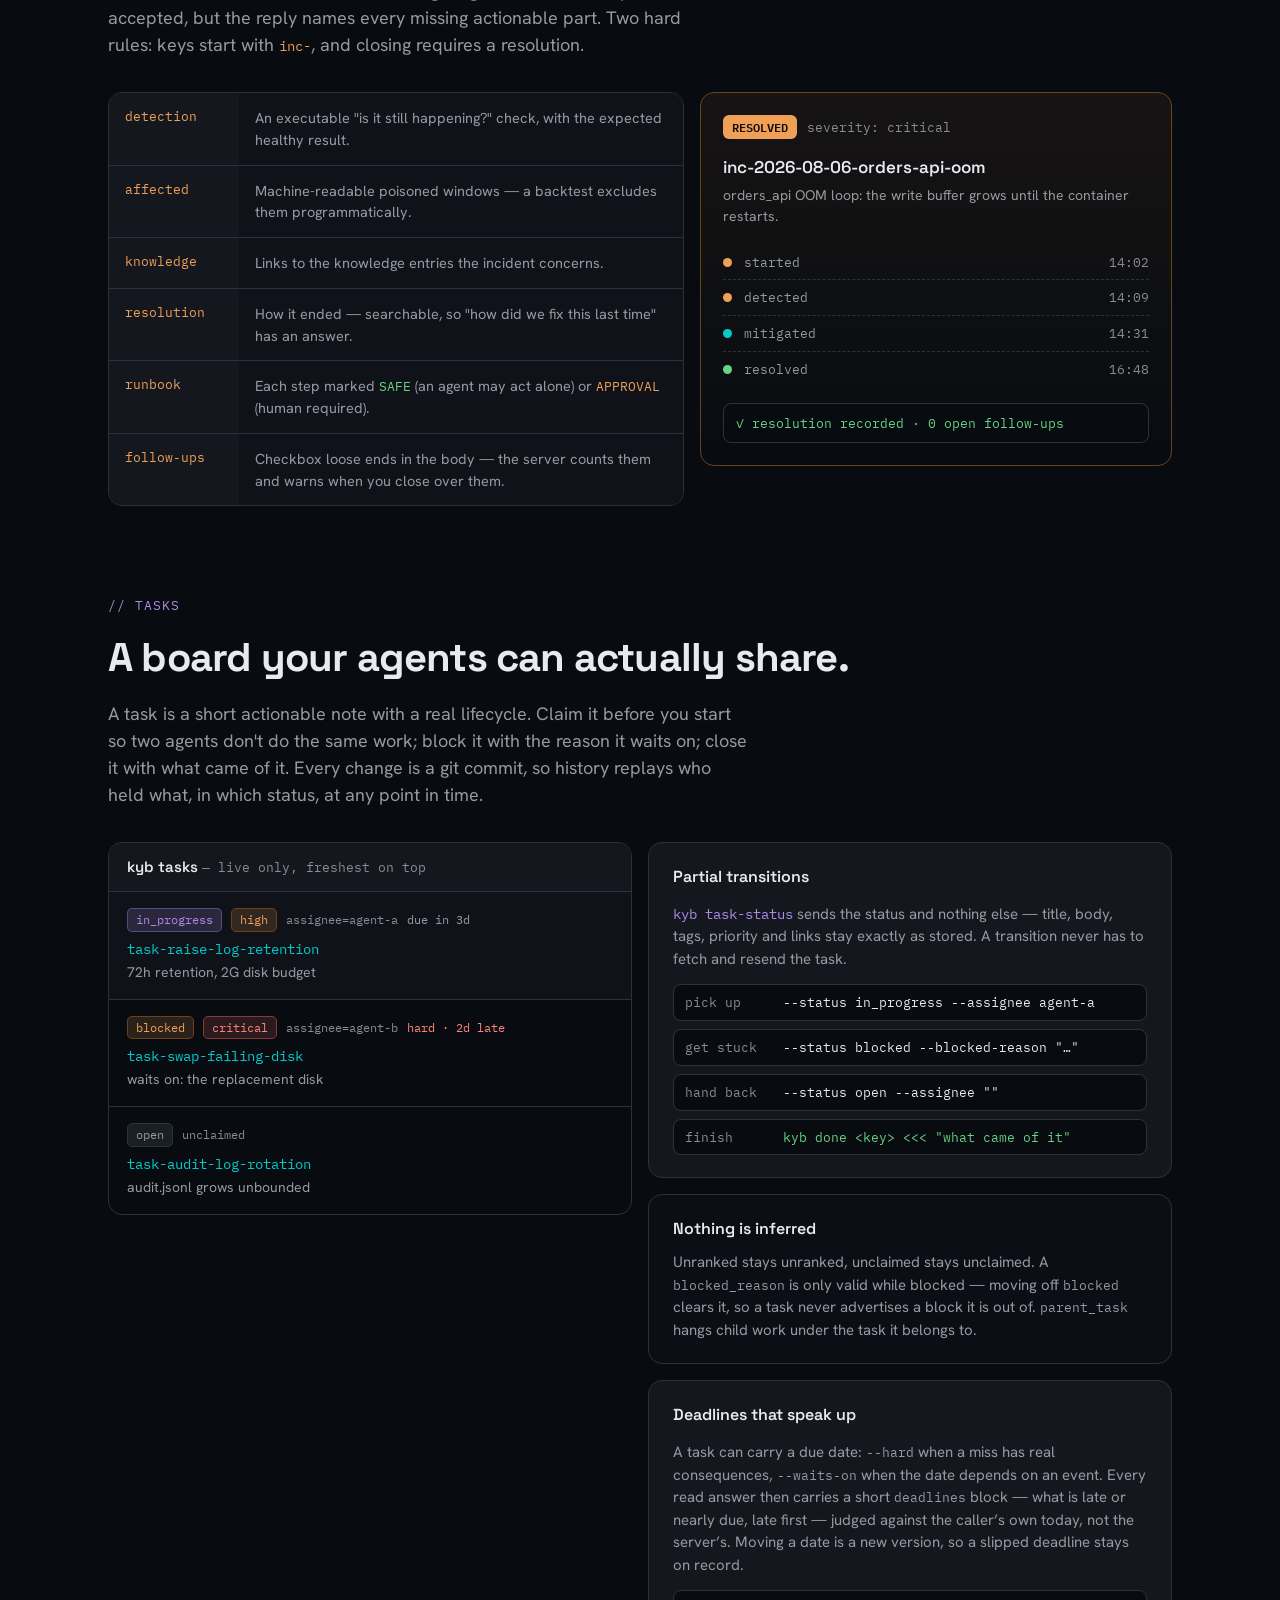
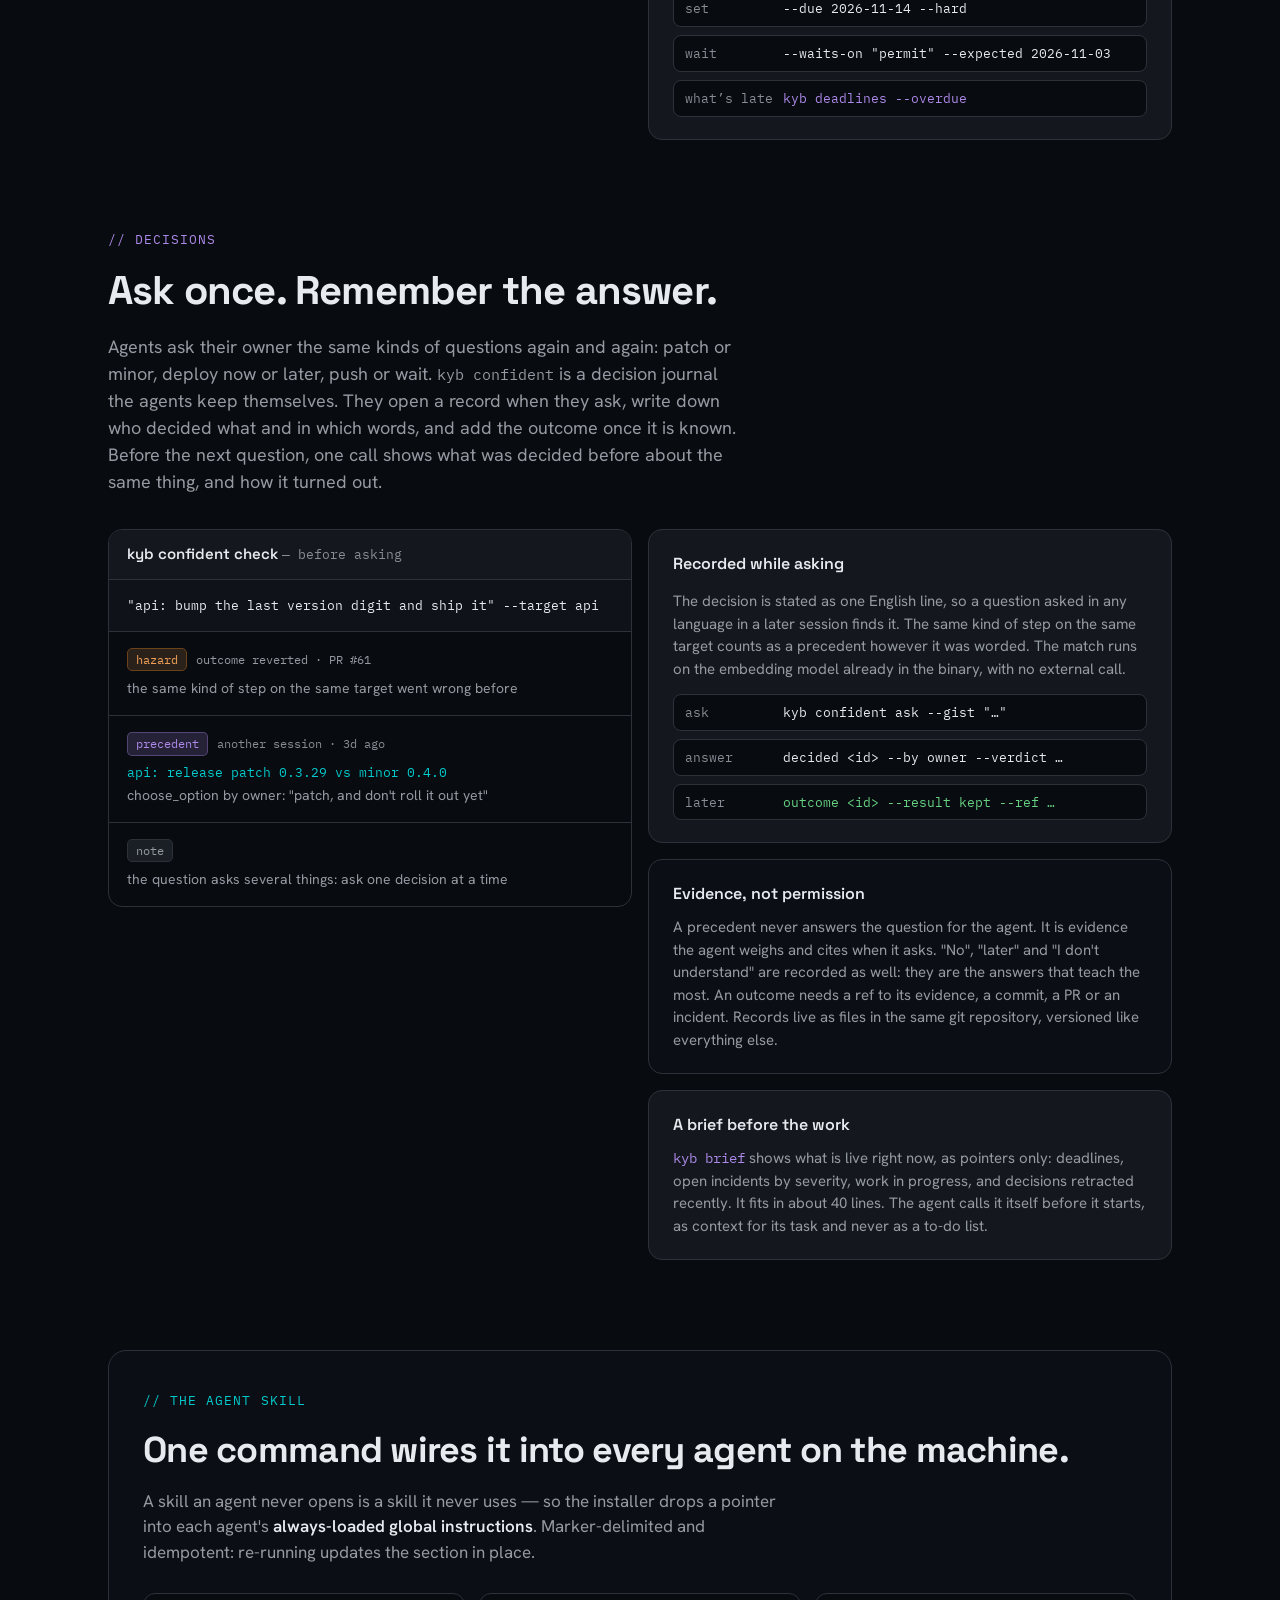
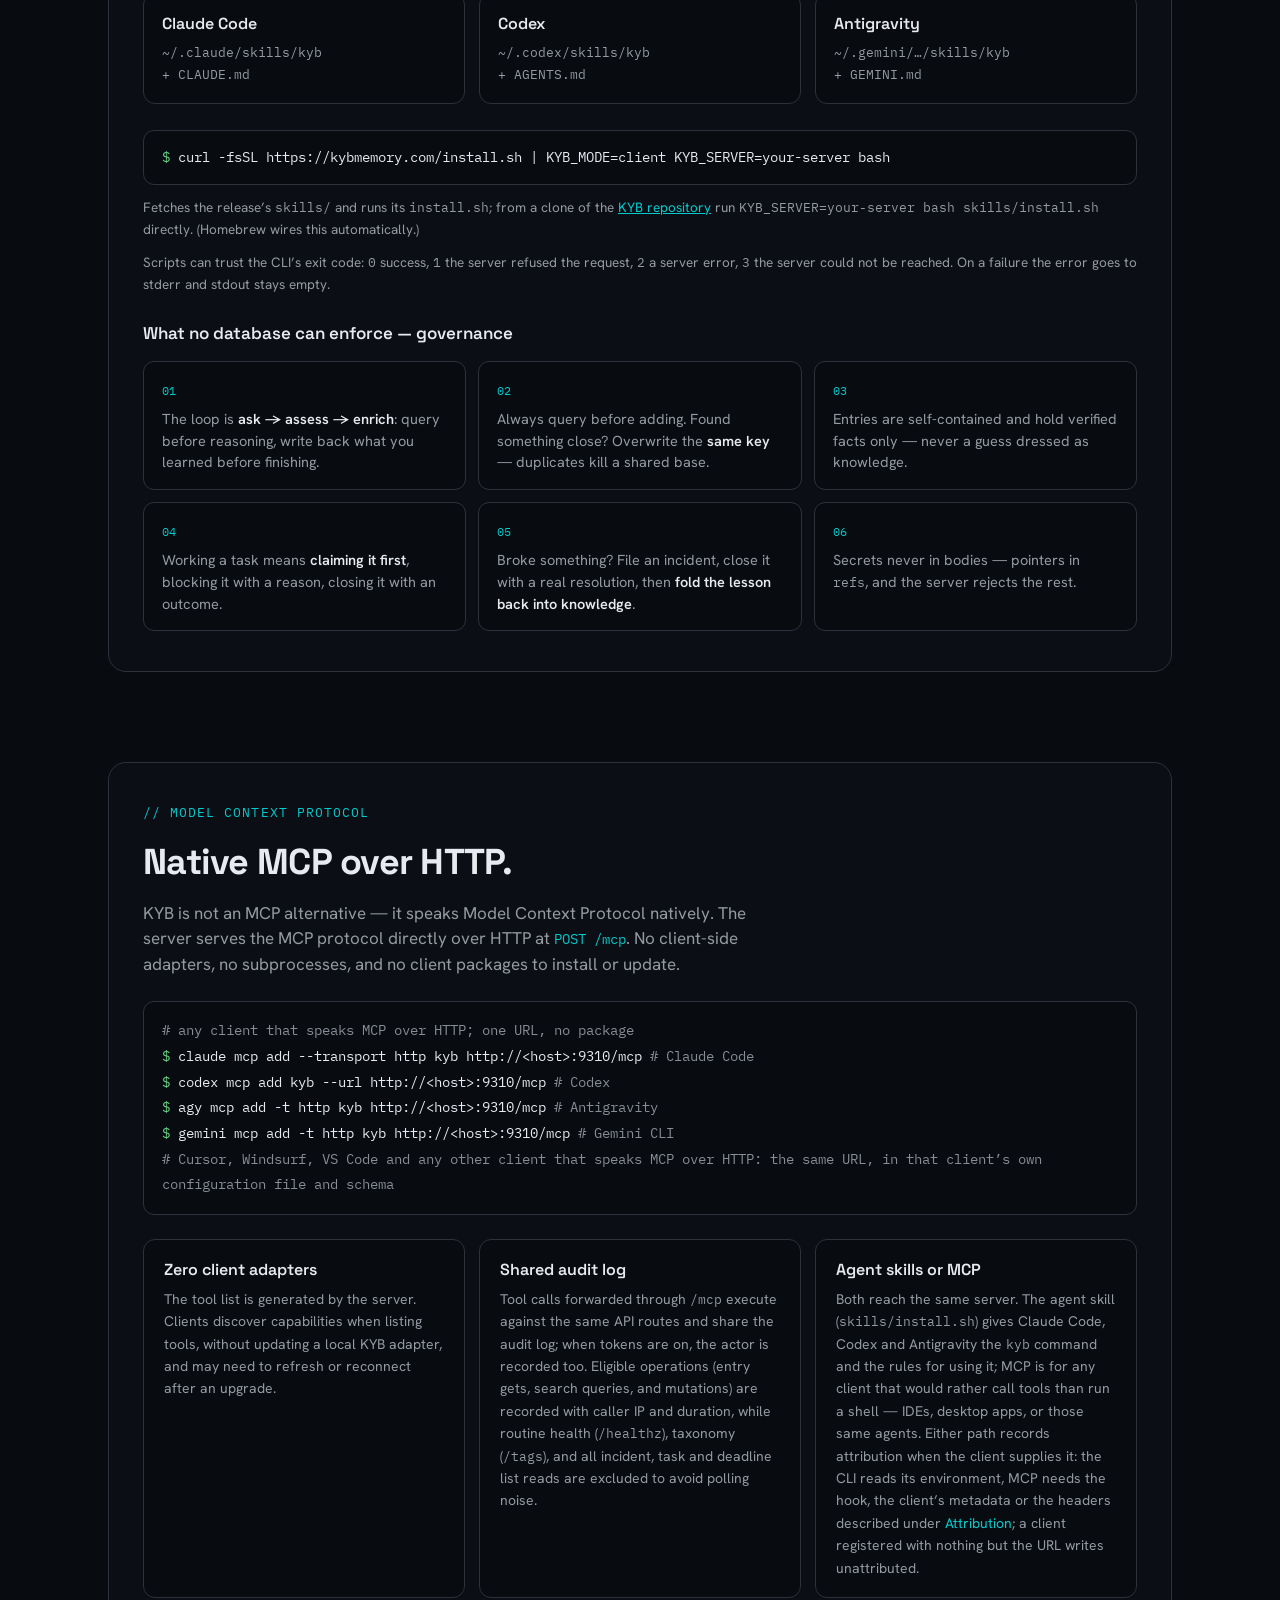
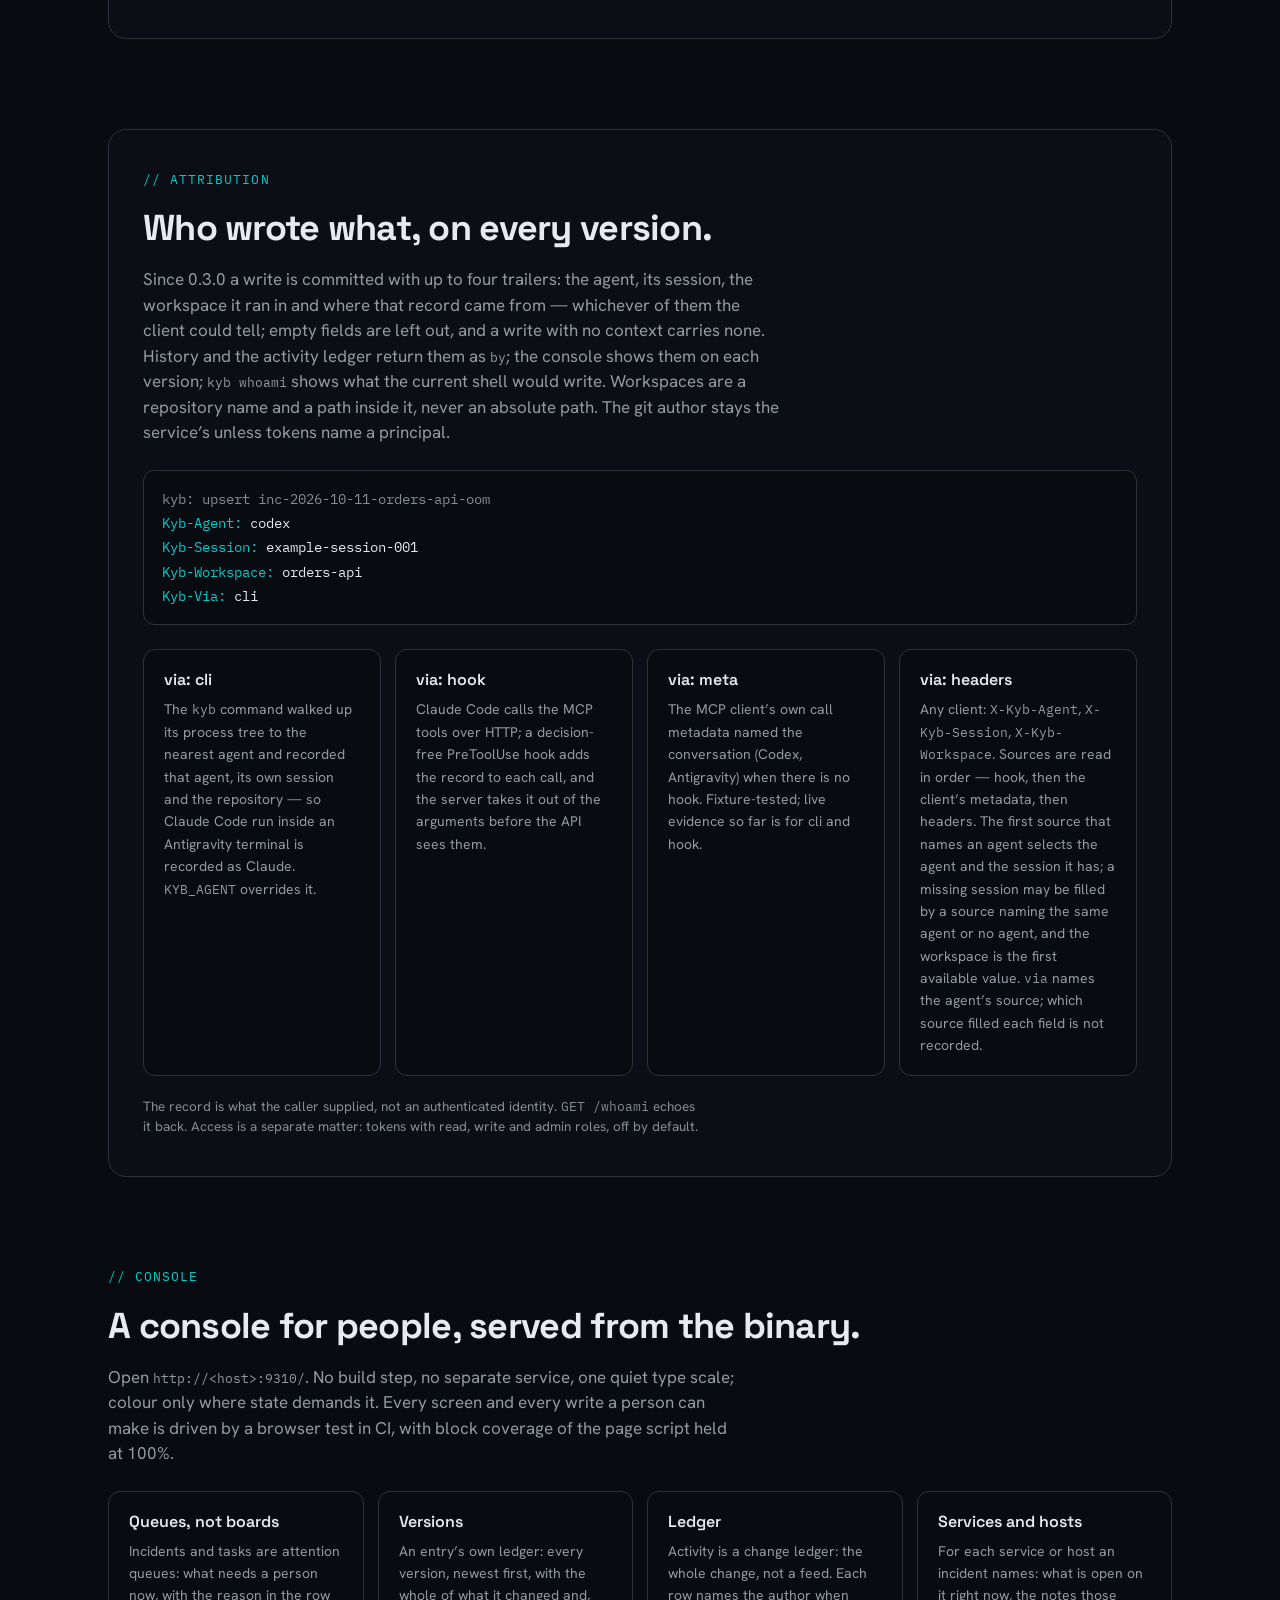
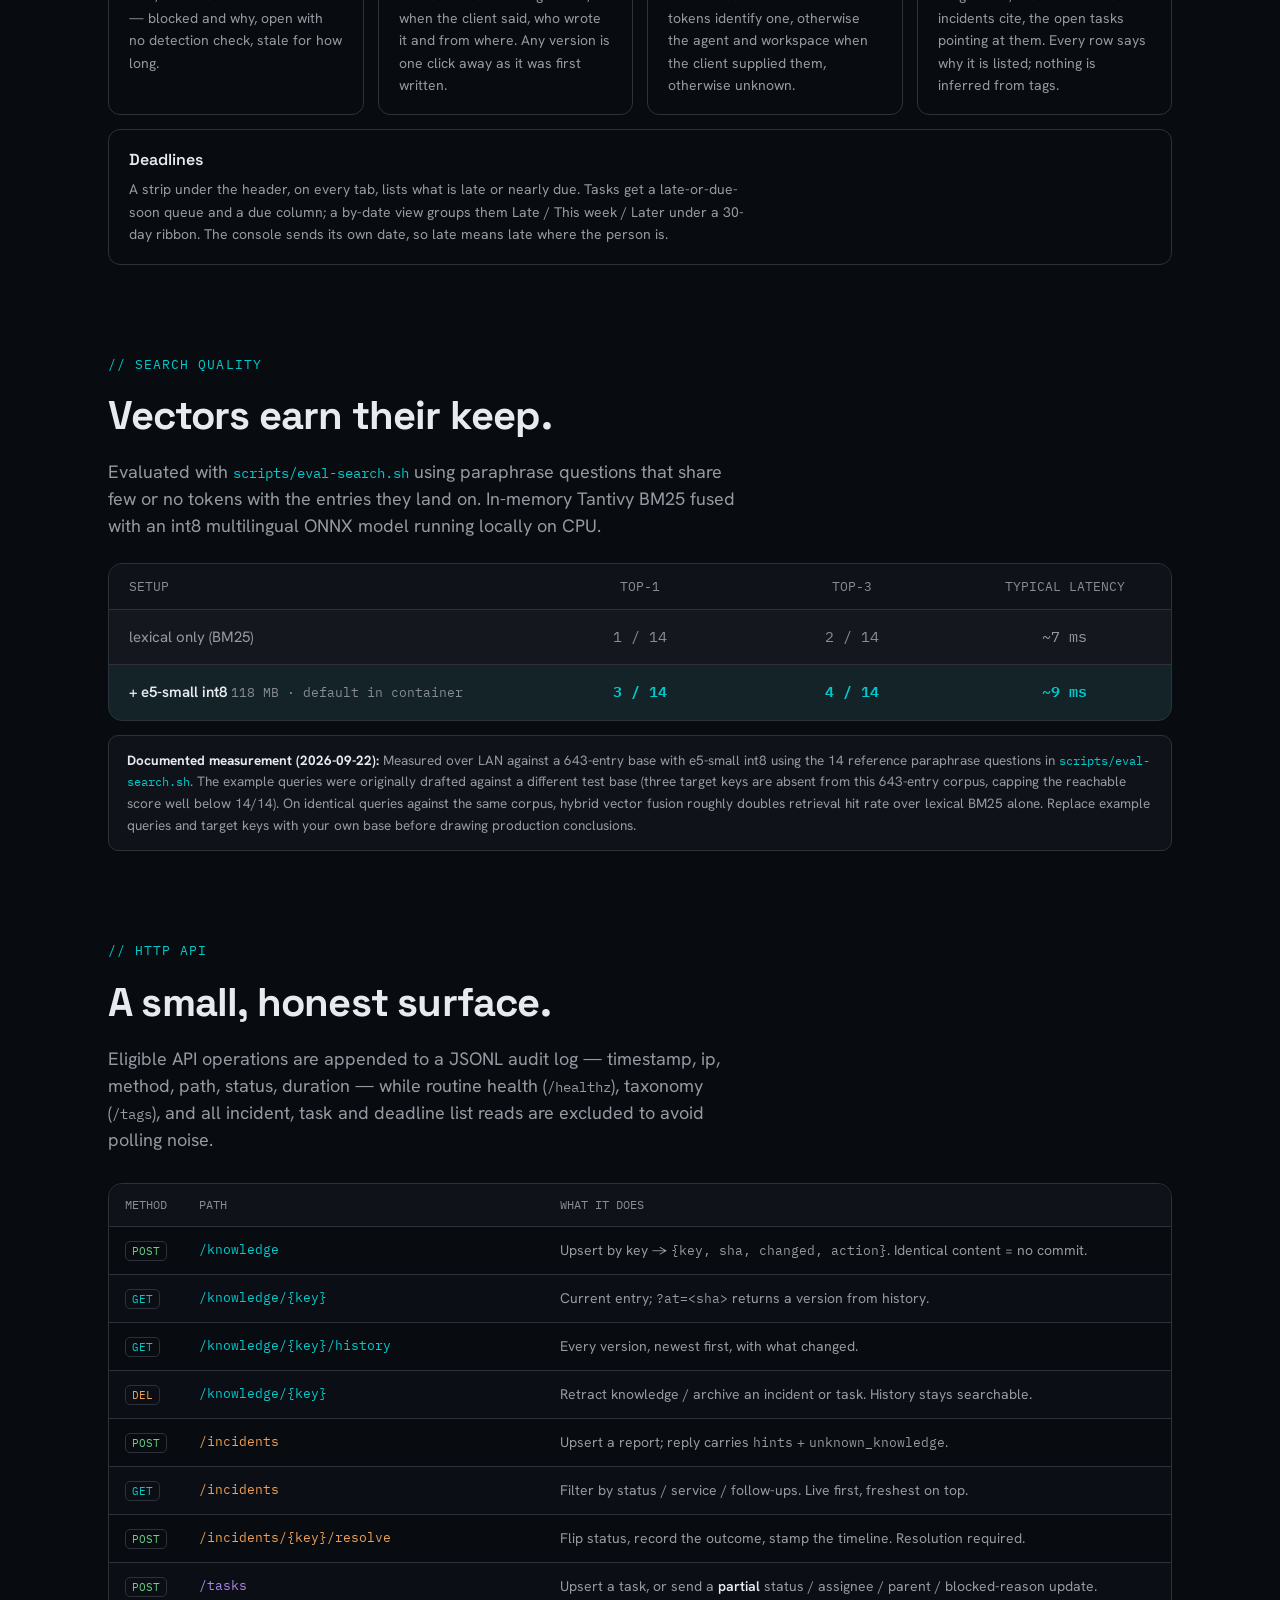
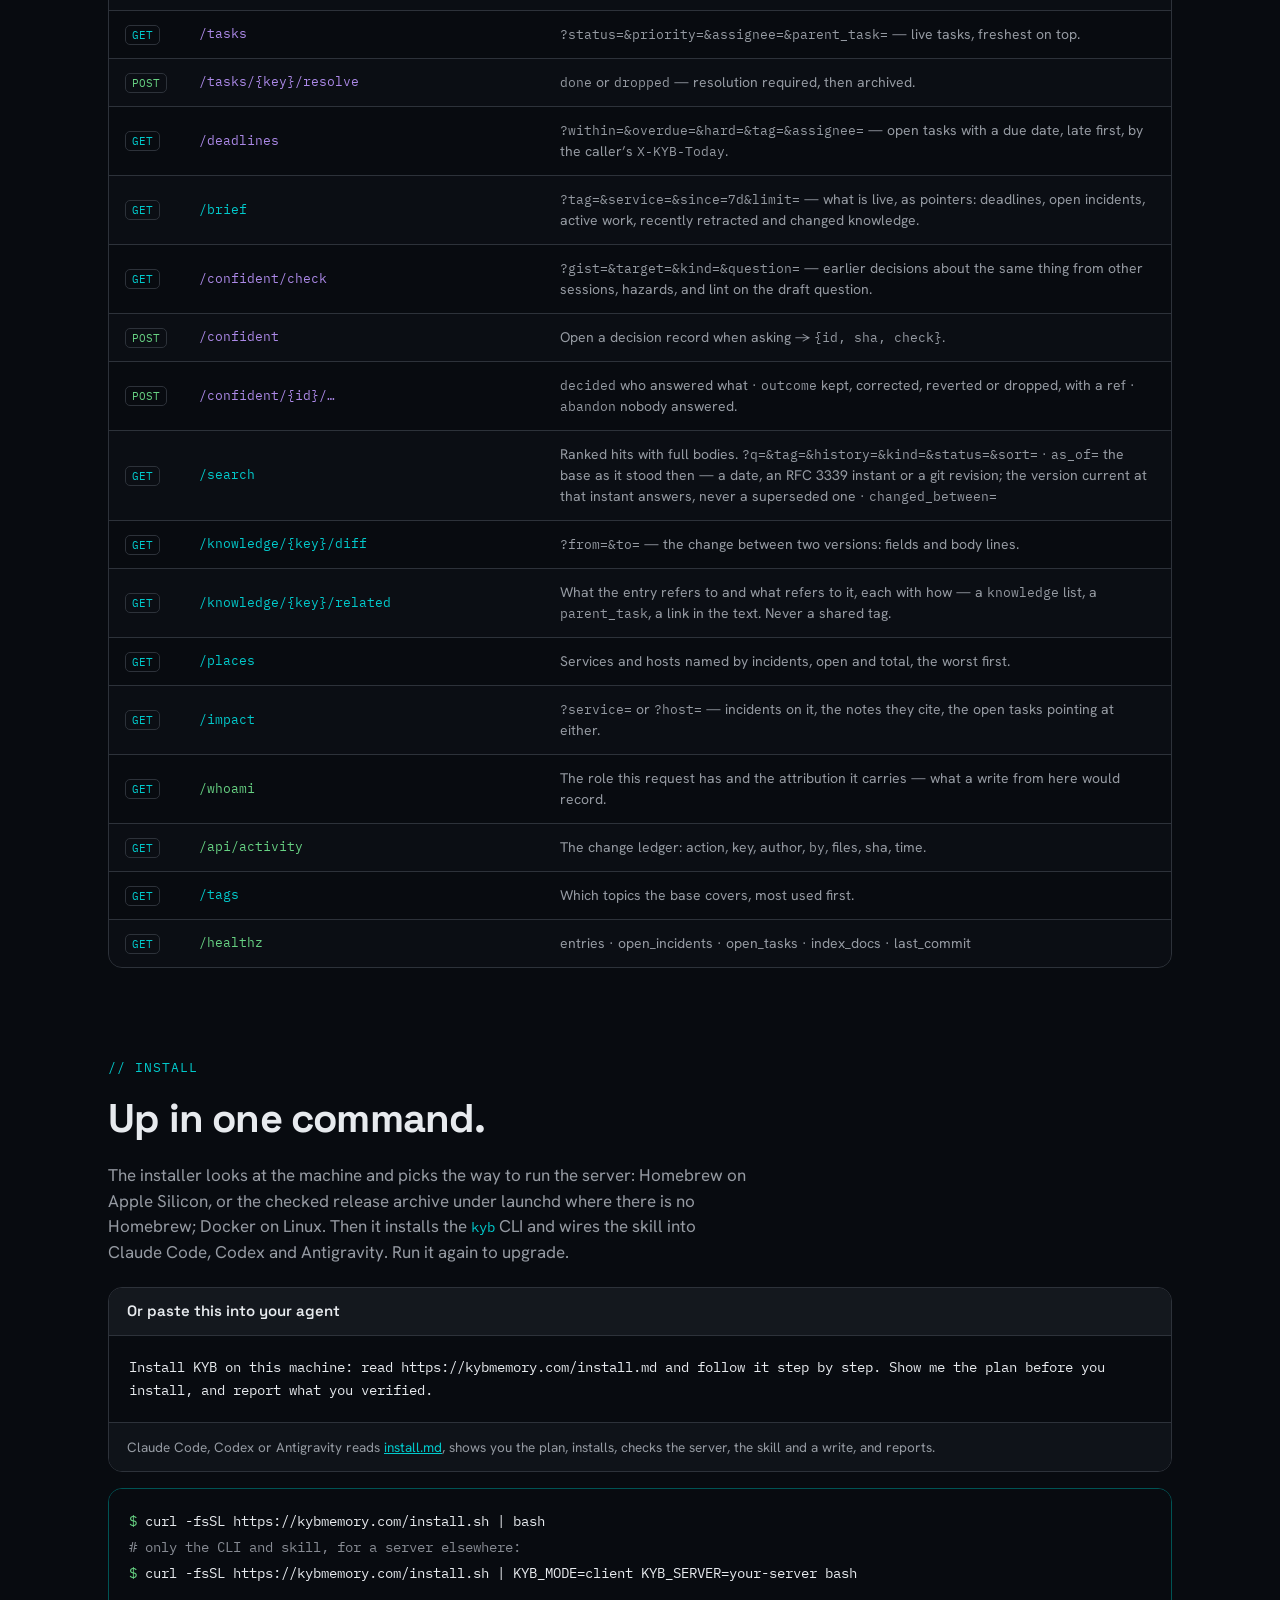
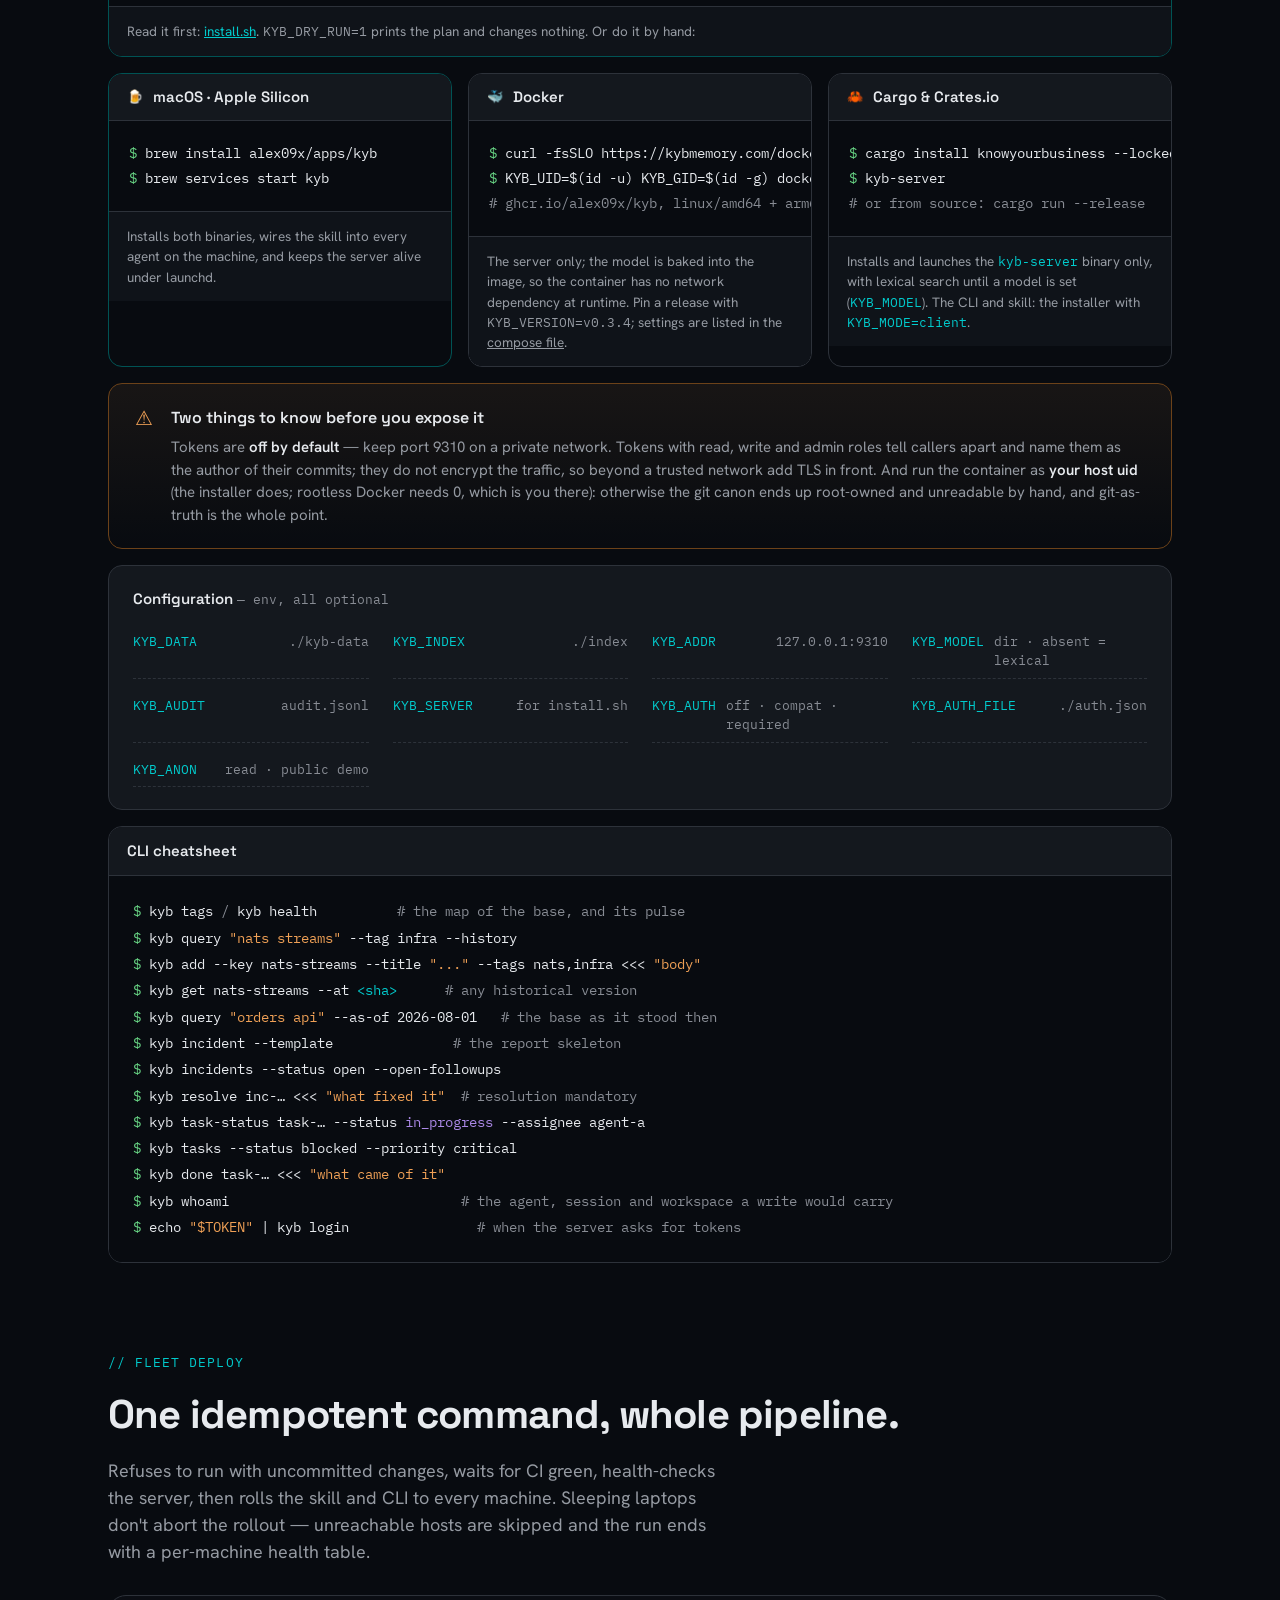
==== commit e578d5eb: "Release 0.3.4: version bump, and the site describes the decision journal and the brief Version 0.3.4" ====
--- a/docs/index.html
+++ b/docs/index.html
@@ -36,7 +36,7 @@
 
 <script type="application/ld+json">
 {"@context":"https://schema.org","@graph":[
-{"@type":"SoftwareApplication","name":"KYB — Know Your Business","applicationCategory":"DeveloperApplication","operatingSystem":"macOS, Linux, Docker","description":"KYB is a git-backed, searchable knowledge base and incident tracker for fleets of AI agents. Fast hybrid BM25 + CPU vector search, no database, access tokens and roles optional. Open source, Rust, MIT.","url":"https://kybmemory.com/","softwareVersion":"0.3.3","license":"https://opensource.org/licenses/MIT","programmingLanguage":"Rust","author":{"@type":"Person","name":"Alexander Panasenko","url":"https://prod.codes/about/"},"offers":{"@type":"Offer","price":"0","priceCurrency":"USD"},"codeRepository":"https://github.com/alex09x/kyb"},
+{"@type":"SoftwareApplication","name":"KYB — Know Your Business","applicationCategory":"DeveloperApplication","operatingSystem":"macOS, Linux, Docker","description":"KYB is a git-backed, searchable knowledge base and incident tracker for fleets of AI agents. Fast hybrid BM25 + CPU vector search, no database, access tokens and roles optional. Open source, Rust, MIT.","url":"https://kybmemory.com/","softwareVersion":"0.3.4","license":"https://opensource.org/licenses/MIT","programmingLanguage":"Rust","author":{"@type":"Person","name":"Alexander Panasenko","url":"https://prod.codes/about/"},"offers":{"@type":"Offer","price":"0","priceCurrency":"USD"},"codeRepository":"https://github.com/alex09x/kyb"},
 {"@type":"WebSite","name":"KYB","url":"https://kybmemory.com/","description":"KYB is a git-backed, searchable knowledge base and incident tracker for fleets of AI agents. Fast hybrid BM25 + CPU vector search, no database, access tokens and roles optional. Open source, Rust, MIT.","author":{"@type":"Person","name":"Alexander Panasenko","url":"https://prod.codes/about/"}},
 {"@type":"FAQPage","mainEntity":[
 {"@type":"Question","name":"What is KYB?","acceptedAnswer":{"@type":"Answer","text":"KYB is a git-backed, searchable knowledge base and incident tracker for fleets of AI agents. It stores which servers exist, how services are wired, what broke and how it ended, and what work is still in flight — so the operational truth survives between agent sessions and across machines."}},
@@ -148,7 +148,7 @@
       <span style="display: inline-flex; font-family: 'IBM Plex Mono'; font-size: 12px; border-radius: 6px; overflow: hidden; border: 1px solid var(--border);"><span style="padding: 4px 9px; background: var(--bg2); color: var(--muted);">tests</span><span style="padding: 4px 9px; background: oklch(0.40 0.09 150); color: var(--text);">421 test cases</span></span>
       <span style="display: inline-flex; font-family: 'IBM Plex Mono'; font-size: 12px; border-radius: 6px; overflow: hidden; border: 1px solid var(--border);"><span style="padding: 4px 9px; background: var(--bg2); color: var(--muted);">search</span><span style="padding: 4px 9px; background: var(--panel2); color: var(--text);">hybrid · ~7–9ms LAN</span></span>
       <span style="display: inline-flex; font-family: 'IBM Plex Mono'; font-size: 12px; border-radius: 6px; overflow: hidden; border: 1px solid var(--border);"><span style="padding: 4px 9px; background: var(--bg2); color: var(--muted);">rust</span><span style="padding: 4px 9px; background: var(--panel2); color: var(--text);">edition 2021</span></span>
-      <span style="display: inline-flex; font-family: 'IBM Plex Mono'; font-size: 12px; border-radius: 6px; overflow: hidden; border: 1px solid var(--border);"><span style="padding: 4px 9px; background: var(--bg2); color: var(--muted);">release</span><span style="padding: 4px 9px; background: oklch(0.40 0.09 300); color: var(--text);">v0.3.3 · brew · docker · cargo</span></span>
+      <span style="display: inline-flex; font-family: 'IBM Plex Mono'; font-size: 12px; border-radius: 6px; overflow: hidden; border: 1px solid var(--border);"><span style="padding: 4px 9px; background: var(--bg2); color: var(--muted);">release</span><span style="padding: 4px 9px; background: oklch(0.40 0.09 300); color: var(--text);">v0.3.4 · brew · docker · cargo</span></span>
     </div>
 
     <div style="display: flex; flex-wrap: wrap; gap: 12px; align-items: center;">
@@ -402,6 +402,61 @@
             <div style="display: flex; gap: 10px; padding: 8px 11px; background: var(--bg); border: 1px solid var(--border); border-radius: 8px;"><span style="color: var(--faint); min-width: 88px;">wait</span><span style="color: var(--text);">--waits-on "permit" --expected 2026-11-03</span></div>
             <div style="display: flex; gap: 10px; padding: 8px 11px; background: var(--bg); border: 1px solid var(--border); border-radius: 8px;"><span style="color: var(--faint); min-width: 88px;">what&#8217;s late</span><span style="color: var(--violet);">kyb deadlines --overdue</span></div>
           </div>
+        </div>
+      </div>
+    </div>
+  </section>
+
+  <!-- ===================== DECISION JOURNAL ===================== -->
+  <section id="decisions" style="max-width: 1120px; margin: 90px auto 0; padding: 0 28px;">
+    <div style="font-family: 'IBM Plex Mono'; font-size: 13px; color: var(--violet); letter-spacing: 0.08em; text-transform: uppercase; margin-bottom: 12px;">// Decisions</div>
+    <h2 style="font-family: 'Space Grotesk'; font-weight: 700; font-size: clamp(28px, 4vw, 40px); letter-spacing: -0.02em; margin: 0 0 12px;">Ask once. Remember the answer.</h2>
+    <p style="font-size: 18px; color: var(--muted); max-width: 64ch; margin: 0 0 34px;">Agents ask their owner the same kinds of questions again and again: patch or minor, deploy now or later, push or wait. <span style="font-family: 'IBM Plex Mono'; font-size: 15px;">kyb confident</span> is a decision journal the agents keep themselves. They open a record when they ask, write down who decided what and in which words, and add the outcome once it is known. Before the next question, one call shows what was decided before about the same thing, and how it turned out.</p>
+
+    <div style="display: grid; grid-template-columns: 1fr 1fr; gap: 16px; align-items: start;">
+      <div style="border-radius: 14px; border: 1px solid var(--border); overflow: hidden;">
+        <div style="padding: 13px 18px; background: var(--panel); border-bottom: 1px solid var(--border); font-family: 'Space Grotesk'; font-weight: 600; font-size: 15px;">kyb confident check <span style="color: var(--faint); font-family: 'IBM Plex Mono'; font-size: 12.5px; font-weight: 400;">— before asking</span></div>
+        <div style="padding: 16px 18px; border-bottom: 1px solid var(--border); background: var(--bg2); font-family: 'IBM Plex Mono'; font-size: 13px; color: var(--text);">"api: bump the last version digit and ship it" --target api</div>
+        <div style="padding: 16px 18px; border-bottom: 1px solid var(--border);">
+          <div style="display: flex; align-items: center; gap: 9px; margin-bottom: 7px; flex-wrap: wrap;">
+            <span style="font-family: 'IBM Plex Mono'; font-size: 11.5px; padding: 2px 8px; border-radius: 5px; background: oklch(0.77 0.13 62 / 0.15); color: var(--incident); border: 1px solid var(--incident-dim);">hazard</span>
+            <span style="font-family: 'IBM Plex Mono'; font-size: 11.5px; color: var(--muted);">outcome reverted · PR #61</span>
+          </div>
+          <div style="font-size: 14px; color: var(--muted);">the same kind of step on the same target went wrong before</div>
+        </div>
+        <div style="padding: 16px 18px; border-bottom: 1px solid var(--border);">
+          <div style="display: flex; align-items: center; gap: 9px; margin-bottom: 7px; flex-wrap: wrap;">
+            <span style="font-family: 'IBM Plex Mono'; font-size: 11.5px; padding: 2px 8px; border-radius: 5px; background: oklch(0.70 0.14 300 / 0.18); color: var(--violet); border: 1px solid oklch(0.70 0.14 300 / 0.35);">precedent</span>
+            <span style="font-family: 'IBM Plex Mono'; font-size: 11.5px; color: var(--faint);">another session · 3d ago</span>
+          </div>
+          <div style="font-family: 'IBM Plex Mono'; font-size: 13px; color: var(--accent);">api: release patch 0.3.29 vs minor 0.4.0</div>
+          <div style="font-size: 14px; color: var(--muted); margin-top: 3px;">choose_option by owner: "patch, and don't roll it out yet"</div>
+        </div>
+        <div style="padding: 16px 18px;">
+          <div style="display: flex; align-items: center; gap: 9px; margin-bottom: 7px; flex-wrap: wrap;">
+            <span style="font-family: 'IBM Plex Mono'; font-size: 11.5px; padding: 2px 8px; border-radius: 5px; background: var(--panel2); color: var(--muted); border: 1px solid var(--border);">note</span>
+          </div>
+          <div style="font-size: 14px; color: var(--muted);">the question asks several things: ask one decision at a time</div>
+        </div>
+      </div>
+
+      <div style="display: flex; flex-direction: column; gap: 16px;">
+        <div style="border-radius: 14px; border: 1px solid var(--border); background: var(--panel); padding: 22px 24px;">
+          <h3 style="font-family: 'Space Grotesk'; font-weight: 600; font-size: 16px; margin: 0 0 14px;">Recorded while asking</h3>
+          <p style="margin: 0 0 14px; color: var(--muted); font-size: 15px; text-wrap: pretty;">The decision is stated as one English line, so a question asked in any language in a later session finds it. The same kind of step on the same target counts as a precedent however it was worded. The match runs on the embedding model already in the binary, with no external call.</p>
+          <div style="display: grid; gap: 8px; font-family: 'IBM Plex Mono'; font-size: 12.5px;">
+            <div style="display: flex; gap: 10px; padding: 8px 11px; background: var(--bg); border: 1px solid var(--border); border-radius: 8px;"><span style="color: var(--faint); min-width: 88px;">ask</span><span style="color: var(--text);">kyb confident ask --gist "…"</span></div>
+            <div style="display: flex; gap: 10px; padding: 8px 11px; background: var(--bg); border: 1px solid var(--border); border-radius: 8px;"><span style="color: var(--faint); min-width: 88px;">answer</span><span style="color: var(--text);">decided &lt;id&gt; --by owner --verdict …</span></div>
+            <div style="display: flex; gap: 10px; padding: 8px 11px; background: var(--bg); border: 1px solid var(--border); border-radius: 8px;"><span style="color: var(--faint); min-width: 88px;">later</span><span style="color: var(--good);">outcome &lt;id&gt; --result kept --ref …</span></div>
+          </div>
+        </div>
+        <div style="border-radius: 14px; border: 1px solid var(--border); background: oklch(0.185 0.014 260 / 0.5); padding: 22px 24px;">
+          <h3 style="font-family: 'Space Grotesk'; font-weight: 600; font-size: 16px; margin: 0 0 10px;">Evidence, not permission</h3>
+          <p style="margin: 0; color: var(--muted); font-size: 15px; text-wrap: pretty;">A precedent never answers the question for the agent. It is evidence the agent weighs and cites when it asks. "No", "later" and "I don't understand" are recorded as well: they are the answers that teach the most. An outcome needs a ref to its evidence, a commit, a PR or an incident. Records live as files in the same git repository, versioned like everything else.</p>
+        </div>
+        <div style="border-radius: 14px; border: 1px solid var(--border); background: var(--panel); padding: 22px 24px;">
+          <h3 style="font-family: 'Space Grotesk'; font-weight: 600; font-size: 16px; margin: 0 0 10px;">A brief before the work</h3>
+          <p style="margin: 0; color: var(--muted); font-size: 15px; text-wrap: pretty;"><span style="font-family: 'IBM Plex Mono'; font-size: 13.5px; color: var(--violet);">kyb brief</span> shows what is live right now, as pointers only: deadlines, open incidents by severity, work in progress, and decisions retracted recently. It fits in about 40 lines. The agent calls it itself before it starts, as context for its task and never as a to-do list.</p>
         </div>
       </div>
     </div>
@@ -595,6 +650,10 @@
       <div style="display: grid; grid-template-columns: 74px 1.15fr 2fr; font-size: 14px; border-bottom: 1px solid var(--border); align-items: center;"><div style="padding: 13px 16px;"><span style="font-family:'IBM Plex Mono'; font-size: 11px; color: var(--accent); border: 1px solid var(--border); border-radius: 5px; padding: 2px 6px;">GET</span></div><div style="padding: 13px 16px; font-family:'IBM Plex Mono'; font-size: 13px; color: var(--violet);">/tasks</div><div style="padding: 13px 16px; color: var(--muted);"><span style="font-family:'IBM Plex Mono'; font-size:12.5px;">?status=&amp;priority=&amp;assignee=&amp;parent_task=</span> — live tasks, freshest on top.</div></div>
       <div style="display: grid; grid-template-columns: 74px 1.15fr 2fr; font-size: 14px; border-bottom: 1px solid var(--border); align-items: center; background: oklch(0.185 0.014 260 / 0.4);"><div style="padding: 13px 16px;"><span style="font-family:'IBM Plex Mono'; font-size: 11px; color: var(--good); border: 1px solid var(--border); border-radius: 5px; padding: 2px 6px;">POST</span></div><div style="padding: 13px 16px; font-family:'IBM Plex Mono'; font-size: 13px; color: var(--violet);">/tasks/{key}/resolve</div><div style="padding: 13px 16px; color: var(--muted);"><span style="font-family:'IBM Plex Mono'; font-size:12.5px;">done</span> or <span style="font-family:'IBM Plex Mono'; font-size:12.5px;">dropped</span> — resolution required, then archived.</div></div>
       <div style="display: grid; grid-template-columns: 74px 1.15fr 2fr; font-size: 14px; border-bottom: 1px solid var(--border); align-items: center;"><div style="padding: 13px 16px;"><span style="font-family:'IBM Plex Mono'; font-size: 11px; color: var(--accent); border: 1px solid var(--border); border-radius: 5px; padding: 2px 6px;">GET</span></div><div style="padding: 13px 16px; font-family:'IBM Plex Mono'; font-size: 13px; color: var(--violet);">/deadlines</div><div style="padding: 13px 16px; color: var(--muted);"><span style="font-family:'IBM Plex Mono'; font-size:12.5px;">?within=&amp;overdue=&amp;hard=&amp;tag=&amp;assignee=</span> — open tasks with a due date, late first, by the caller&#8217;s <span style="font-family:'IBM Plex Mono'; font-size:12.5px;">X-KYB-Today</span>.</div></div>
+      <div style="display: grid; grid-template-columns: 74px 1.15fr 2fr; font-size: 14px; border-bottom: 1px solid var(--border); align-items: center; background: oklch(0.185 0.014 260 / 0.4);"><div style="padding: 13px 16px;"><span style="font-family:'IBM Plex Mono'; font-size: 11px; color: var(--accent); border: 1px solid var(--border); border-radius: 5px; padding: 2px 6px;">GET</span></div><div style="padding: 13px 16px; font-family:'IBM Plex Mono'; font-size: 13px; color: var(--accent);">/brief</div><div style="padding: 13px 16px; color: var(--muted);"><span style="font-family:'IBM Plex Mono'; font-size:12.5px;">?tag=&amp;service=&amp;since=7d&amp;limit=</span> — what is live, as pointers: deadlines, open incidents, active work, recently retracted and changed knowledge.</div></div>
+      <div style="display: grid; grid-template-columns: 74px 1.15fr 2fr; font-size: 14px; border-bottom: 1px solid var(--border); align-items: center;"><div style="padding: 13px 16px;"><span style="font-family:'IBM Plex Mono'; font-size: 11px; color: var(--accent); border: 1px solid var(--border); border-radius: 5px; padding: 2px 6px;">GET</span></div><div style="padding: 13px 16px; font-family:'IBM Plex Mono'; font-size: 13px; color: var(--violet);">/confident/check</div><div style="padding: 13px 16px; color: var(--muted);"><span style="font-family:'IBM Plex Mono'; font-size:12.5px;">?gist=&amp;target=&amp;kind=&amp;question=</span> — earlier decisions about the same thing from other sessions, hazards, and lint on the draft question.</div></div>
+      <div style="display: grid; grid-template-columns: 74px 1.15fr 2fr; font-size: 14px; border-bottom: 1px solid var(--border); align-items: center; background: oklch(0.185 0.014 260 / 0.4);"><div style="padding: 13px 16px;"><span style="font-family:'IBM Plex Mono'; font-size: 11px; color: var(--good); border: 1px solid var(--border); border-radius: 5px; padding: 2px 6px;">POST</span></div><div style="padding: 13px 16px; font-family:'IBM Plex Mono'; font-size: 13px; color: var(--violet);">/confident</div><div style="padding: 13px 16px; color: var(--muted);">Open a decision record when asking → <span style="font-family:'IBM Plex Mono'; font-size:12.5px;">{id, sha, check}</span>.</div></div>
+      <div style="display: grid; grid-template-columns: 74px 1.15fr 2fr; font-size: 14px; border-bottom: 1px solid var(--border); align-items: center;"><div style="padding: 13px 16px;"><span style="font-family:'IBM Plex Mono'; font-size: 11px; color: var(--good); border: 1px solid var(--border); border-radius: 5px; padding: 2px 6px;">POST</span></div><div style="padding: 13px 16px; font-family:'IBM Plex Mono'; font-size: 13px; color: var(--violet);">/confident/{id}/…</div><div style="padding: 13px 16px; color: var(--muted);"><span style="font-family:'IBM Plex Mono'; font-size:12.5px;">decided</span> who answered what · <span style="font-family:'IBM Plex Mono'; font-size:12.5px;">outcome</span> kept, corrected, reverted or dropped, with a ref · <span style="font-family:'IBM Plex Mono'; font-size:12.5px;">abandon</span> nobody answered.</div></div>
       <div style="display: grid; grid-template-columns: 74px 1.15fr 2fr; font-size: 14px; border-bottom: 1px solid var(--border); align-items: center; background: oklch(0.185 0.014 260 / 0.4);"><div style="padding: 13px 16px;"><span style="font-family:'IBM Plex Mono'; font-size: 11px; color: var(--accent); border: 1px solid var(--border); border-radius: 5px; padding: 2px 6px;">GET</span></div><div style="padding: 13px 16px; font-family:'IBM Plex Mono'; font-size: 13px; color: var(--accent);">/search</div><div style="padding: 13px 16px; color: var(--muted);">Ranked hits with full bodies. <span style="font-family:'IBM Plex Mono'; font-size:12.5px;">?q=&amp;tag=&amp;history=&amp;kind=&amp;status=&amp;sort=</span> · <span style="font-family: 'IBM Plex Mono'; font-size: 12.5px;">as_of=</span> the base as it stood then — a date, an RFC 3339 instant or a git revision; the version current at that instant answers, never a superseded one · <span style="font-family: 'IBM Plex Mono'; font-size: 12.5px;">changed_between=</span></div></div>
       <div style="display: grid; grid-template-columns: 74px 1.15fr 2fr; font-size: 14px; border-bottom: 1px solid var(--border); align-items: center;"><div style="padding: 13px 16px;"><span style="font-family:'IBM Plex Mono'; font-size: 11px; color: var(--accent); border: 1px solid var(--border); border-radius: 5px; padding: 2px 6px;">GET</span></div><div style="padding: 13px 16px; font-family:'IBM Plex Mono'; font-size: 13px; color: var(--accent);">/knowledge/{key}/diff</div><div style="padding: 13px 16px; color: var(--muted);"><span style="font-family: 'IBM Plex Mono'; font-size: 12.5px;">?from=&amp;to=</span> — the change between two versions: fields and body lines.</div></div>
       <div style="display: grid; grid-template-columns: 74px 1.15fr 2fr; font-size: 14px; border-bottom: 1px solid var(--border); align-items: center; background: oklch(0.185 0.014 260 / 0.4);"><div style="padding: 13px 16px;"><span style="font-family:'IBM Plex Mono'; font-size: 11px; color: var(--accent); border: 1px solid var(--border); border-radius: 5px; padding: 2px 6px;">GET</span></div><div style="padding: 13px 16px; font-family:'IBM Plex Mono'; font-size: 13px; color: var(--accent);">/knowledge/{key}/related</div><div style="padding: 13px 16px; color: var(--muted);">What the entry refers to and what refers to it, each with how — a <span style="font-family: 'IBM Plex Mono'; font-size: 12.5px;">knowledge</span> list, a <span style="font-family: 'IBM Plex Mono'; font-size: 12.5px;">parent_task</span>, a link in the text. Never a shared tag.</div></div>
@@ -638,7 +697,7 @@
           <span style="font-family: 'Space Grotesk'; font-weight: 600; font-size: 15px;">Docker</span>
         </div>
         <pre role="region" tabindex="0" aria-label="Docker installation commands" style="margin: 0; padding: 20px; font-family: 'IBM Plex Mono'; font-size: 13.5px; line-height: 1.85; color: var(--text); background: var(--bg); overflow-x: auto;"><span style="display:block;"><span style="color: var(--good);">$</span> curl -fsSLO https://kybmemory.com/docker-compose.yml</span><span style="display:block;"><span style="color: var(--good);">$</span> KYB_UID=$(id -u) KYB_GID=$(id -g) docker compose up -d</span><span style="display:block;"><span style="color: var(--faint);"># ghcr.io/alex09x/kyb, linux/amd64 + arm64</span></span></pre>
-        <div style="padding: 14px 18px; background: var(--bg2); color: var(--muted); font-size: 13.5px; border-top: 1px solid var(--border);">The server only; the model is baked into the image, so the container has no network dependency at runtime. Pin a release with <span style="font-family: 'IBM Plex Mono'; font-size: 12.5px;">KYB_VERSION=v0.3.3</span>; settings are listed in the <a href="/docker-compose.yml" style="color: var(--muted); text-decoration: underline;">compose file</a>.</div>
+        <div style="padding: 14px 18px; background: var(--bg2); color: var(--muted); font-size: 13.5px; border-top: 1px solid var(--border);">The server only; the model is baked into the image, so the container has no network dependency at runtime. Pin a release with <span style="font-family: 'IBM Plex Mono'; font-size: 12.5px;">KYB_VERSION=v0.3.4</span>; settings are listed in the <a href="/docker-compose.yml" style="color: var(--muted); text-decoration: underline;">compose file</a>.</div>
       </div>
 
       <div style="border-radius: 14px; border: 1px solid var(--border); overflow: hidden;">
